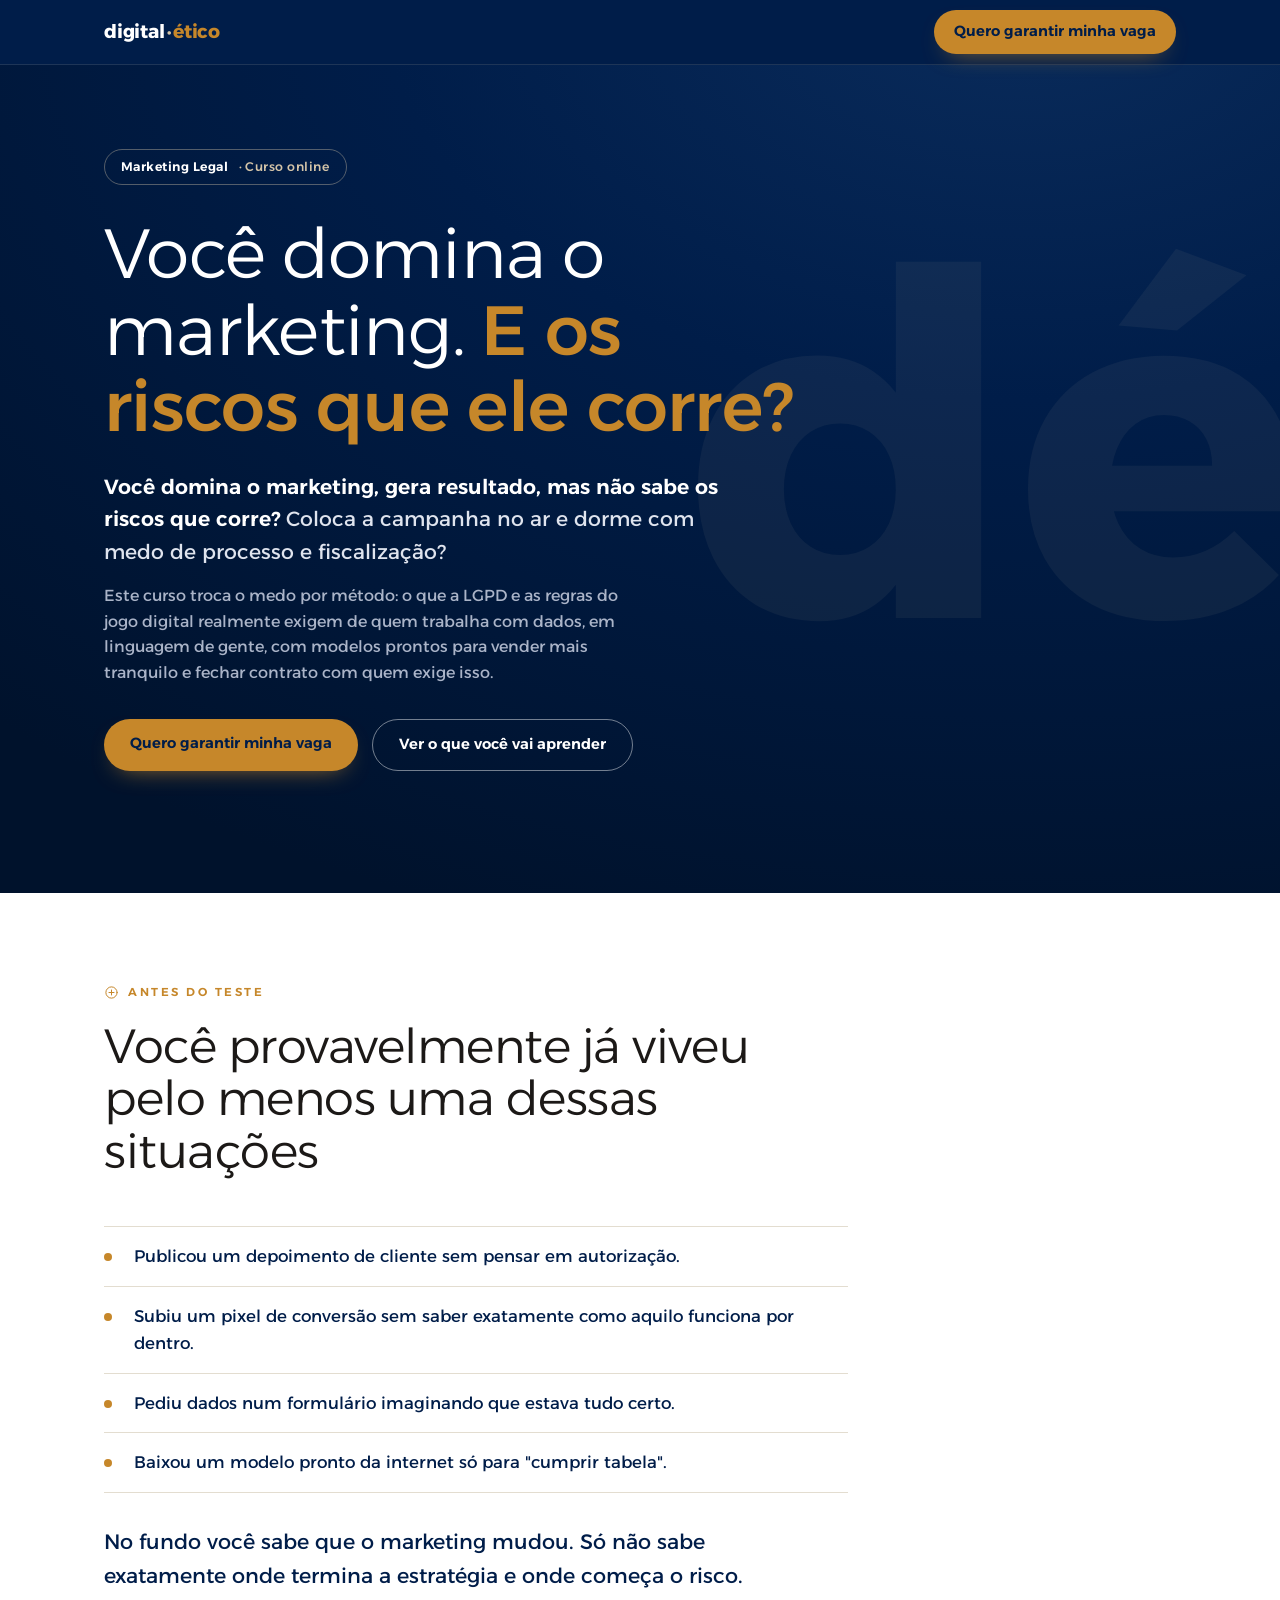
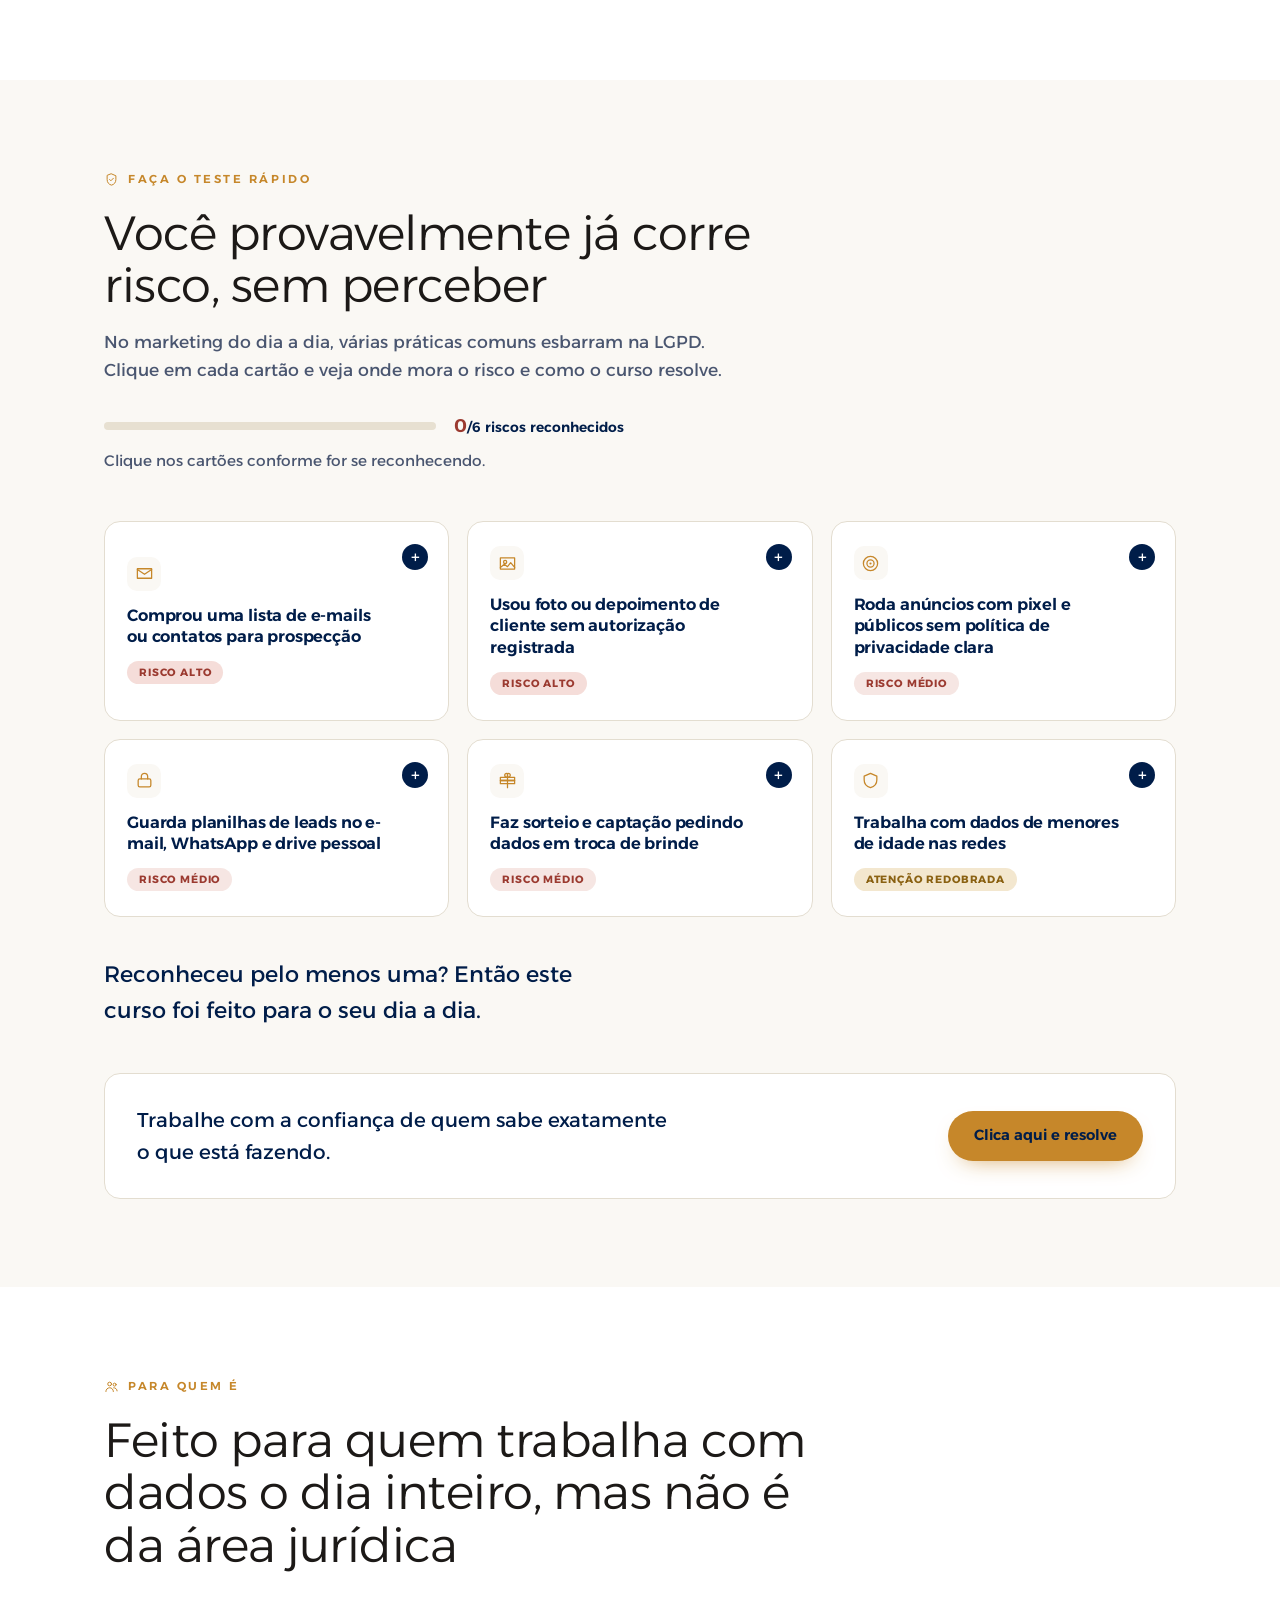
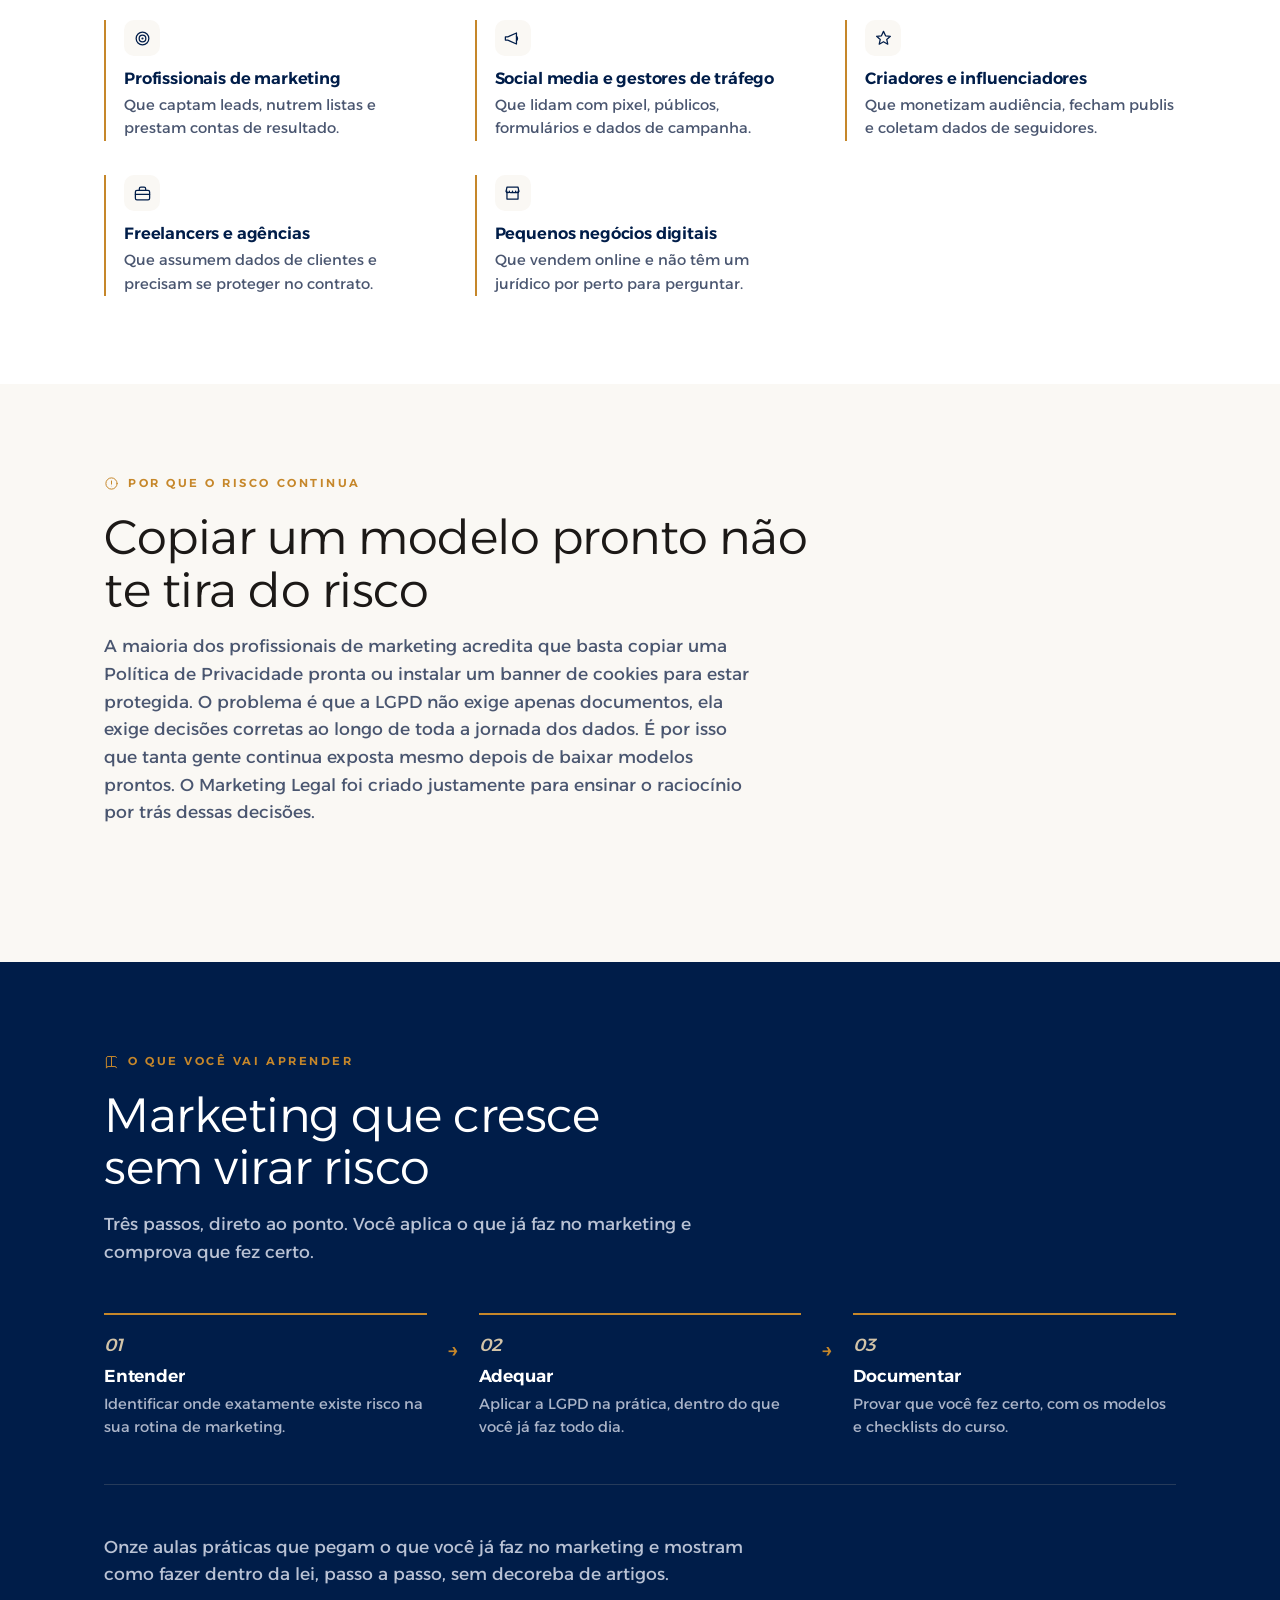
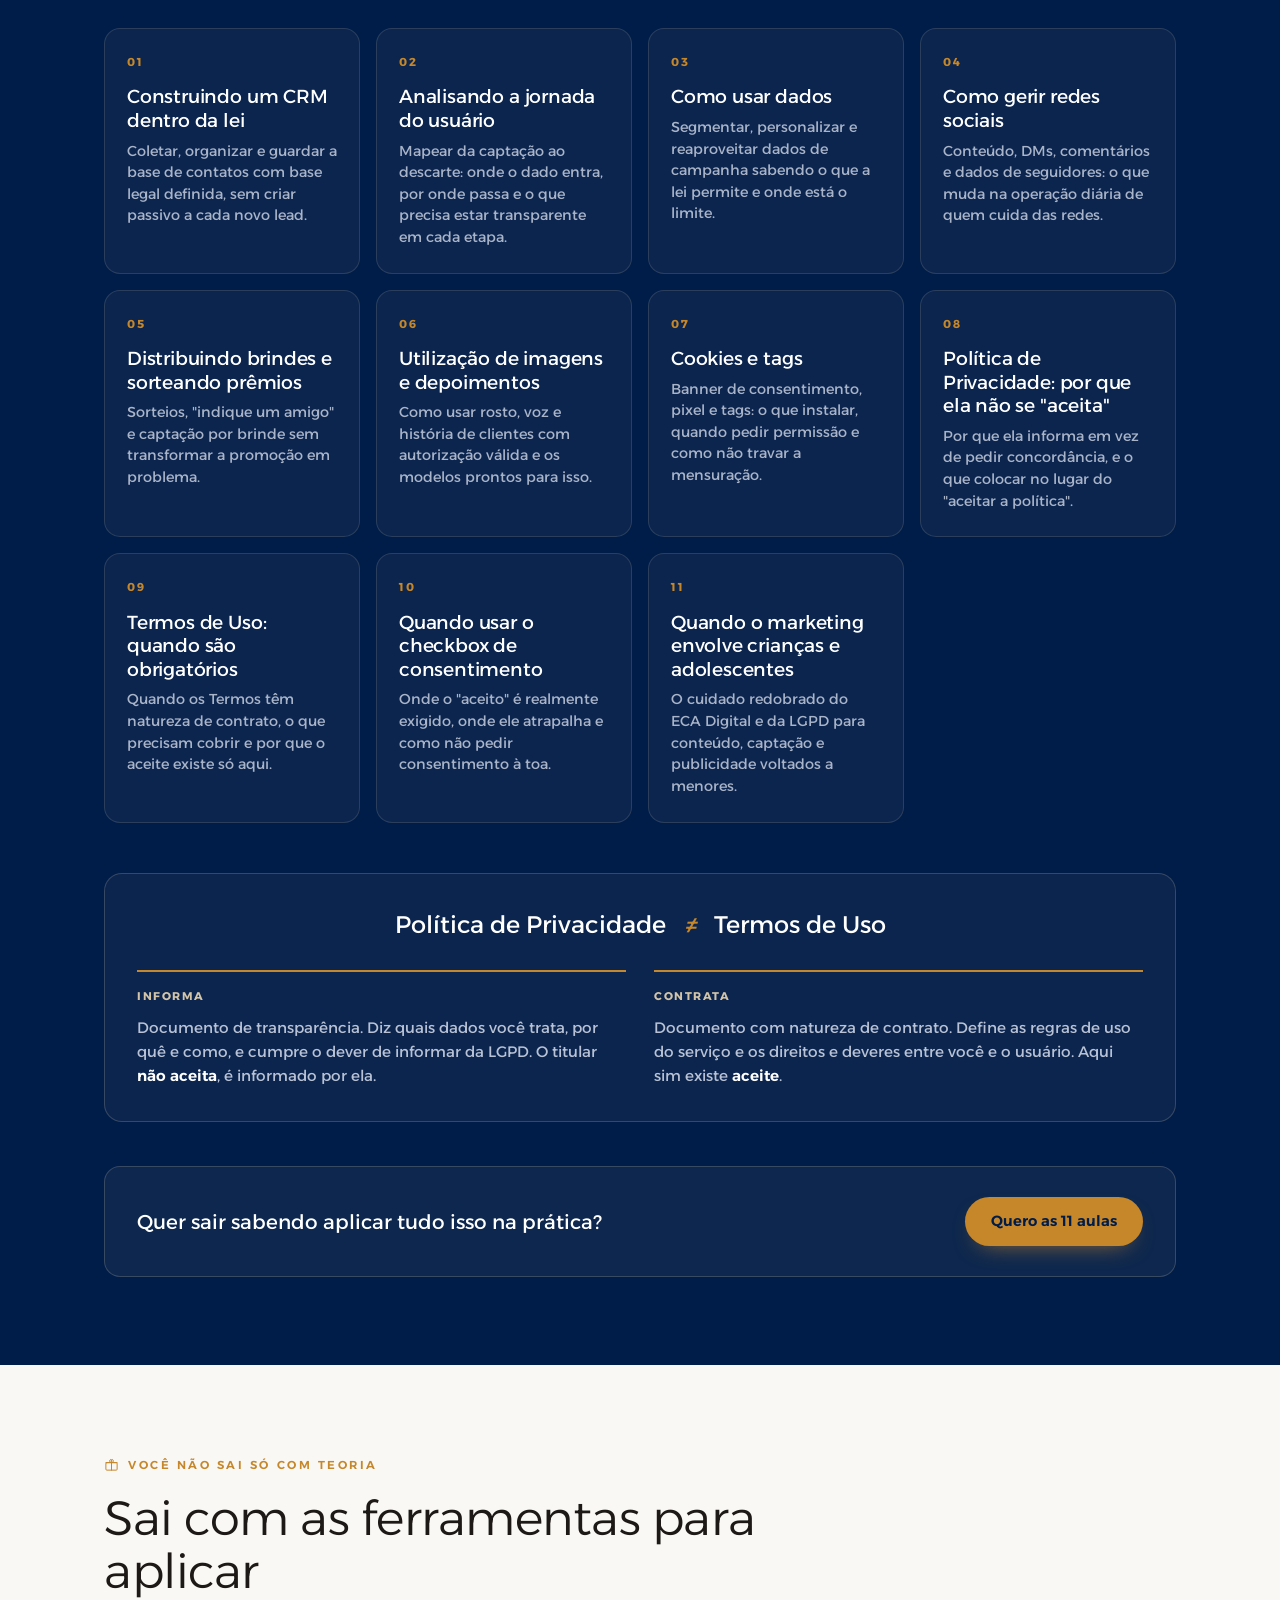
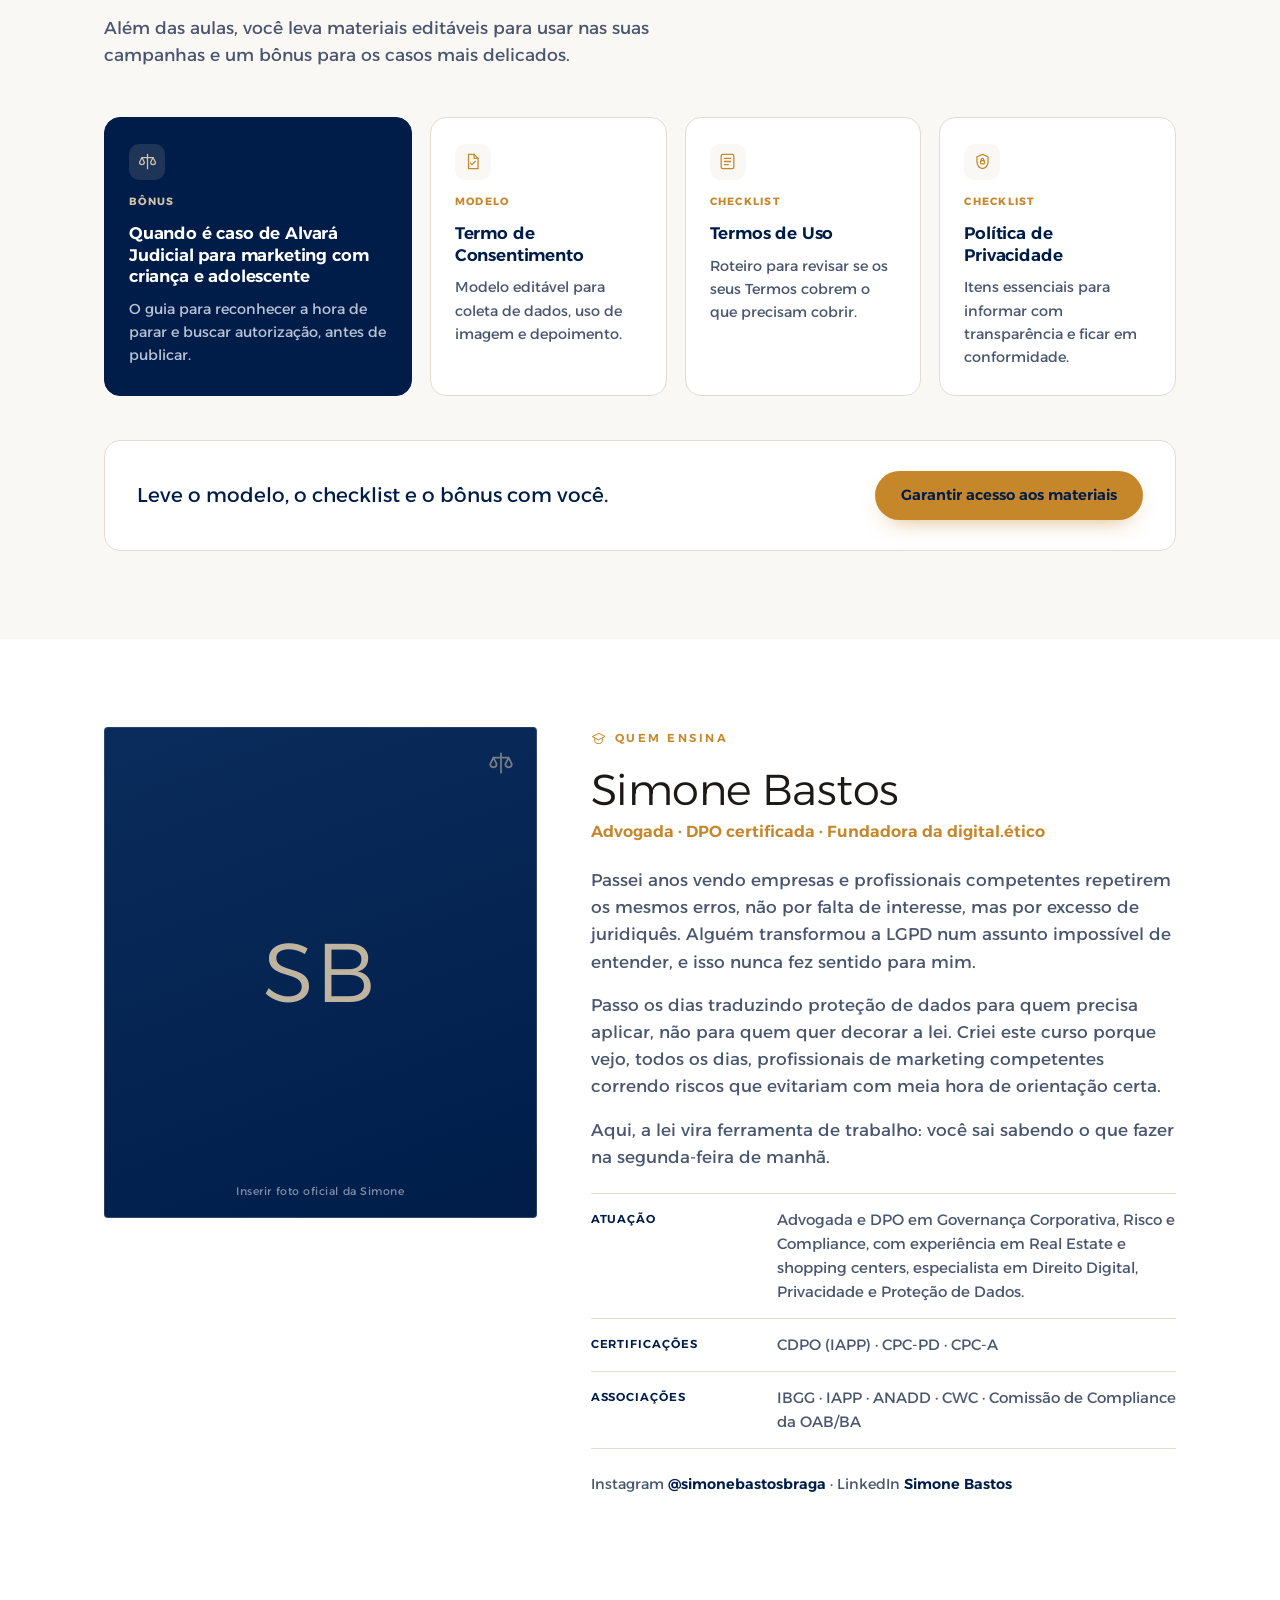
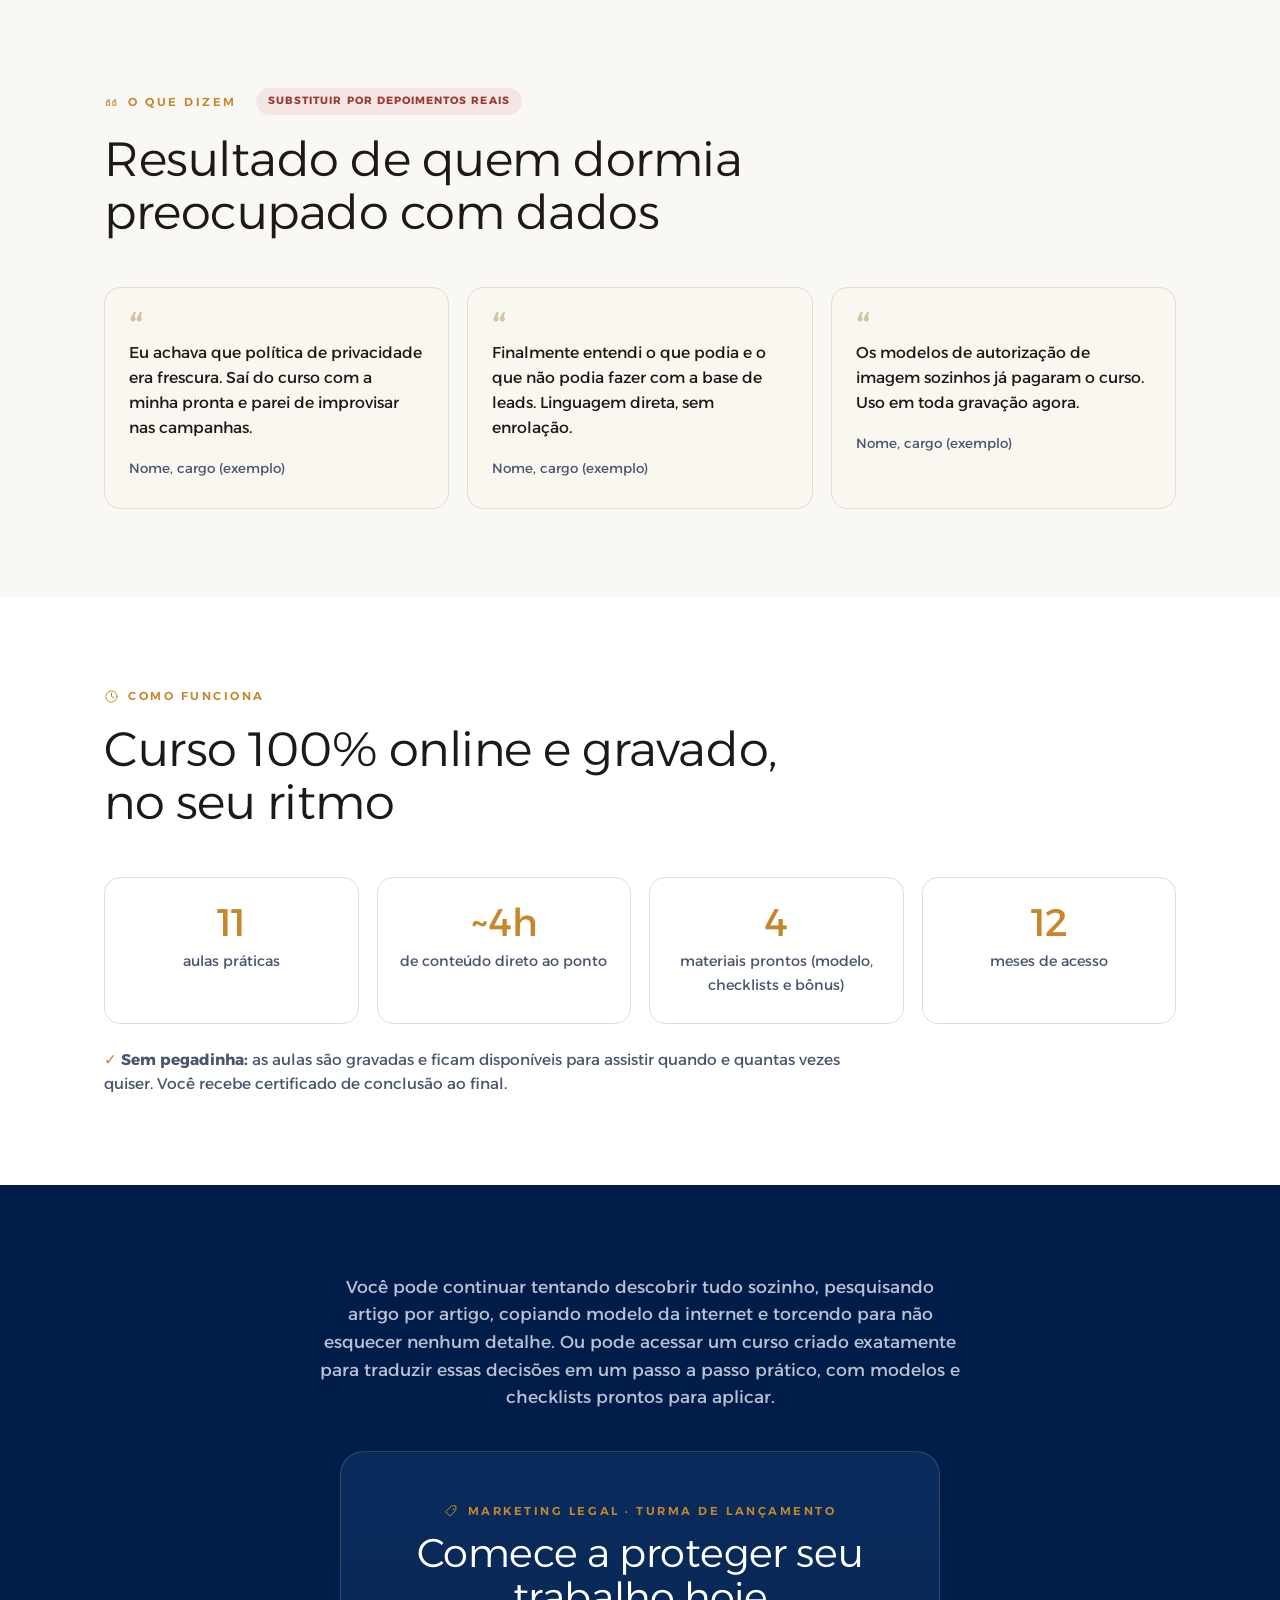
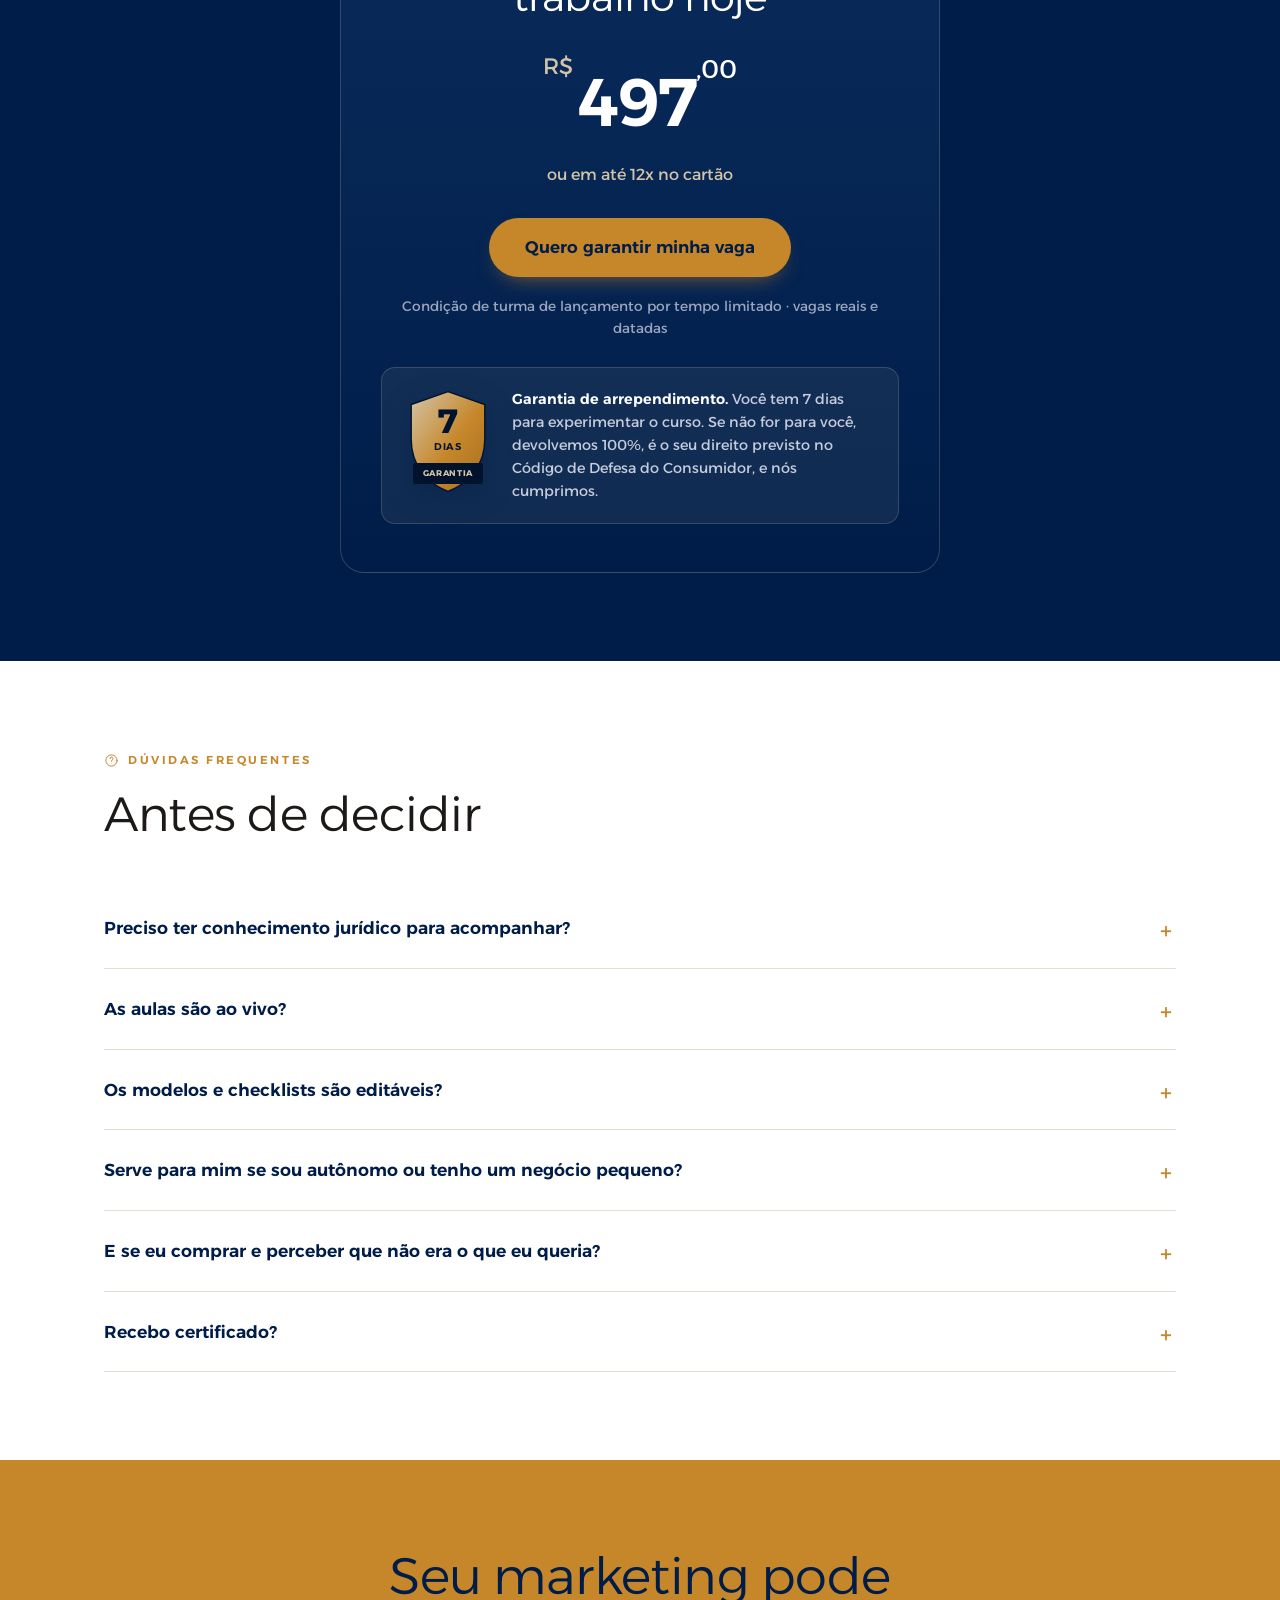
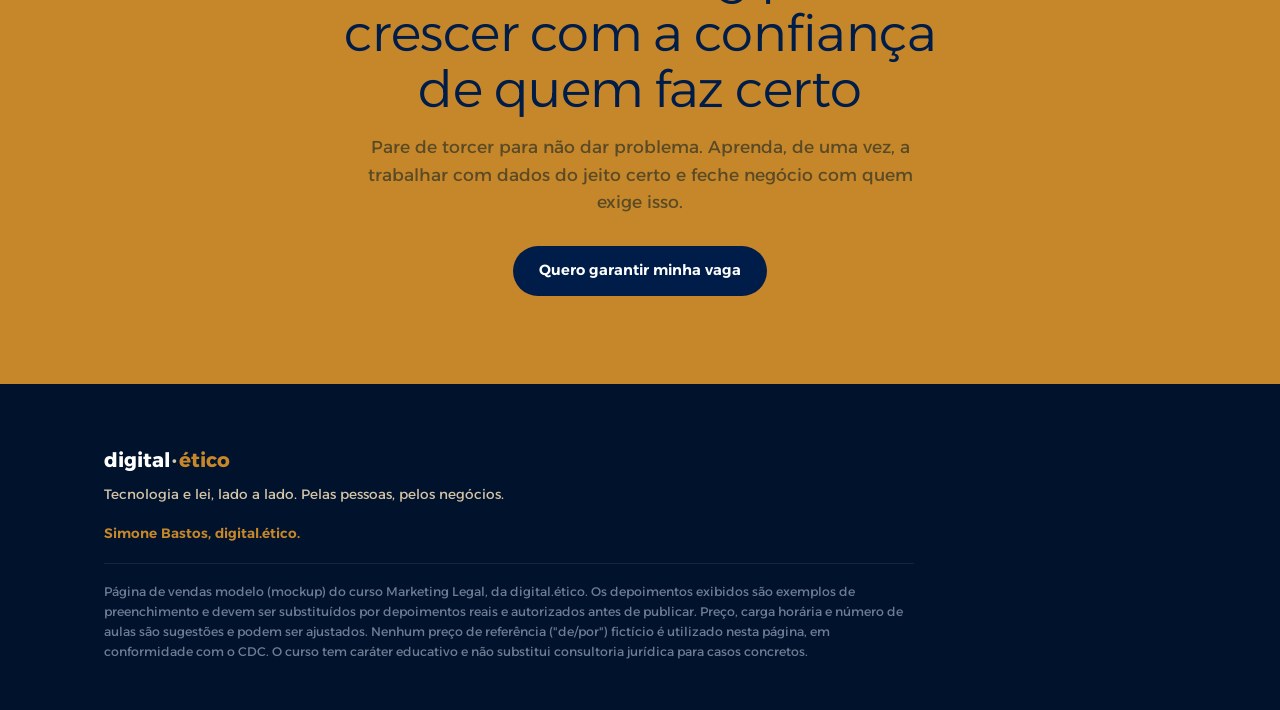
==== marketing-legal/index.html @ 9e47176b "Atualiza LP Marketing Legal para a v9 - Remove descrição de consequência inconsistente dos cards de " ====
<!DOCTYPE html>
<html lang="pt-BR">
<head>
<meta charset="UTF-8">
<meta name="viewport" content="width=device-width, initial-scale=1.0">
<title>Marketing Legal · Curso da digital.ético</title>
<meta name="description" content="Curso online de Marketing Legal para quem trabalha com dados no marketing e não é da área jurídica. LGPD em linguagem direta, com modelos e checklists prontos para usar.">
<meta property="og:type" content="website">
<meta property="og:locale" content="pt_BR">
<meta property="og:title" content="Marketing Legal · Curso da digital.ético">
<meta property="og:description" content="Curso online de Marketing Legal para quem trabalha com dados no marketing e não é da área jurídica. LGPD em linguagem direta, com modelos e checklists prontos para usar.">

<link rel="preconnect" href="https://fonts.googleapis.com">
<link rel="preconnect" href="https://fonts.gstatic.com" crossorigin>
<link href="https://fonts.googleapis.com/css2?family=Alexandria:wght@300;400;500;600;700&display=swap" rel="stylesheet">
<link rel="stylesheet" href="css/style.css">
</head>
<body>

<!-- HEADER -->
<header>
  <div class="wrap nav">
    <span class="logo">digital<span class="dot">·</span><span class="d">ético</span></span>
    <a href="#oferta" class="btn btn-gold">Quero garantir minha vaga</a>
  </div>
</header>

<!-- HERO -->
<section class="hero">
  <span class="para-mark" aria-hidden="true">dé</span>
  <div class="wrap">
    <span class="tag-pill"><b>Marketing Legal</b> · Curso online</span>
    <h1>Você domina o marketing. <span class="accent">E os <br>riscos que ele corre?</span></h1>
    <p class="hook"><b>Você domina o marketing, gera resultado, mas não sabe os riscos que corre?</b> Coloca a campanha no ar e dorme com medo de processo e fiscalização?</p>
    <p class="hero-sub">Este curso troca o medo por método: o que a LGPD e as regras do jogo digital realmente exigem de quem trabalha com dados, em linguagem de gente, com modelos prontos para vender mais tranquilo e fechar contrato com quem exige isso.</p>
    <div class="cta-row">
      <a href="#oferta" class="btn btn-gold">Quero garantir minha vaga</a>
      <a href="#aprender" class="btn btn-ghost">Ver o que você vai aprender</a>
    </div>
  </div>
</section>

<!-- ATIVAÇÃO -->
<section class="sec white">
  <div class="wrap">
    <div class="sec-head reveal">
      <span class="eyebrow"><svg viewBox="0 0 24 24" fill="none" stroke-width="1.6" stroke-linecap="round" stroke-linejoin="round"><circle cx="12" cy="12" r="9"/><path d="M8 12h8M12 8v8"/></svg>Antes do teste</span>
      <h2>Você provavelmente já viveu pelo menos uma dessas situações</h2>
    </div>
    <ul class="activation-list reveal">
      <li>Publicou um depoimento de cliente sem pensar em autorização.</li>
      <li>Subiu um pixel de conversão sem saber exatamente como aquilo funciona por dentro.</li>
      <li>Pediu dados num formulário imaginando que estava tudo certo.</li>
      <li>Baixou um modelo pronto da internet só para "cumprir tabela".</li>
    </ul>
    <p class="activation-turn reveal">No fundo você sabe que o marketing mudou. Só não sabe exatamente onde termina a estratégia e onde começa o risco.</p>
  </div>
</section>

<!-- RISCO -->
<section class="sec cream">
  <div class="wrap">
    <div class="sec-head reveal">
      <span class="eyebrow"><svg viewBox="0 0 24 24" fill="none" stroke-width="1.6" stroke-linecap="round" stroke-linejoin="round"><path d="M12 3l7 3v6c0 5-3 8-7 9-4-1-7-4-7-9V6z"/><path d="M9 12l2 2 4-4"/></svg>Faça o teste rápido</span>
      <h2>Você provavelmente já corre risco, sem perceber</h2>
      <p class="lead">No marketing do dia a dia, várias práticas comuns esbarram na LGPD. Clique em cada cartão e veja onde mora o risco e como o curso resolve.</p>
      <div class="risk-meter" aria-live="polite">
        <div class="rm-track"><div class="rm-fill" id="riskFill"></div></div>
        <div class="rm-text"><b id="riskCount">0</b>/6 riscos reconhecidos</div>
      </div>
      <p class="risk-msg" id="riskMsg">Clique nos cartões conforme for se reconhecendo.</p>
    </div>
    <div class="risk-grid reveal">
      <button class="risk-card" aria-expanded="false" aria-controls="risk-resolve-1">
        <span class="risk-icon" aria-hidden="true"><svg viewBox="0 0 24 24" fill="none" stroke-width="1.6" stroke-linecap="round" stroke-linejoin="round"><path d="M3 6h18v12H3z"/><path d="M3 7l9 6 9-6"/></svg></span>
        <span class="plus" aria-hidden="true">+</span>
        <h3>Comprou uma lista de e-mails ou contatos para prospecção</h3>
        <span class="pill alto">Risco alto</span>
        <div class="resolve" id="risk-resolve-1"><div class="rlabel">Como o curso resolve</div><p>Qual base legal sustenta a prospecção e como construir lista própria, com consentimento, sem herdar passivo.</p></div>
      </button>
      <button class="risk-card" aria-expanded="false" aria-controls="risk-resolve-2">
        <span class="risk-icon" aria-hidden="true"><svg viewBox="0 0 24 24" fill="none" stroke-width="1.6" stroke-linecap="round" stroke-linejoin="round"><path d="M3 5h18v14H3z"/><circle cx="9" cy="10" r="2"/><path d="M3 17l5-4 4 3 4-5 5 6"/></svg></span>
        <span class="plus" aria-hidden="true">+</span>
        <h3>Usou foto ou depoimento de cliente sem autorização registrada</h3>
        <span class="pill alto">Risco alto</span>
        <div class="resolve" id="risk-resolve-2"><div class="rlabel">Como o curso resolve</div><p>Modelo de Termo de Consentimento para imagem e depoimento, pronto para coletar antes de publicar.</p></div>
      </button>
      <button class="risk-card" aria-expanded="false" aria-controls="risk-resolve-3">
        <span class="risk-icon" aria-hidden="true"><svg viewBox="0 0 24 24" fill="none" stroke-width="1.6" stroke-linecap="round" stroke-linejoin="round"><circle cx="12" cy="12" r="9"/><circle cx="12" cy="12" r="4.5"/><circle cx="12" cy="12" r=".6" fill="currentColor"/></svg></span>
        <span class="plus" aria-hidden="true">+</span>
        <h3>Roda anúncios com pixel e públicos sem política de privacidade clara</h3>
        <span class="pill">Risco médio</span>
        <div class="resolve" id="risk-resolve-3"><div class="rlabel">Como o curso resolve</div><p>O que precisa estar visível na sua página e como configurar pixel e tags respeitando o consentimento.</p></div>
      </button>
      <button class="risk-card" aria-expanded="false" aria-controls="risk-resolve-4">
        <span class="risk-icon" aria-hidden="true"><svg viewBox="0 0 24 24" fill="none" stroke-width="1.6" stroke-linecap="round" stroke-linejoin="round"><rect x="4" y="10" width="16" height="10" rx="2"/><path d="M8 10V7a4 4 0 0 1 8 0v3"/></svg></span>
        <span class="plus" aria-hidden="true">+</span>
        <h3>Guarda planilhas de leads no e-mail, WhatsApp e drive pessoal</h3>
        <span class="pill">Risco médio</span>
        <div class="resolve" id="risk-resolve-4"><div class="rlabel">Como o curso resolve</div><p>Como centralizar e guardar a base com a segurança mínima que a lei exige e parar de espalhar dados.</p></div>
      </button>
      <button class="risk-card" aria-expanded="false" aria-controls="risk-resolve-5">
        <span class="risk-icon" aria-hidden="true"><svg viewBox="0 0 24 24" fill="none" stroke-width="1.6" stroke-linecap="round" stroke-linejoin="round"><path d="M12 8v13"/><path d="M3 12h18v4H3z"/><path d="M3 8h18v4H3z"/><path d="M12 8c-2 0-3.5-1-3.5-2.5S9.5 3 11 3s1 2 1 5"/><path d="M12 8c2 0 3.5-1 3.5-2.5S14.5 3 13 3s-1 2-1 5"/></svg></span>
        <span class="plus" aria-hidden="true">+</span>
        <h3>Faz sorteio e captação pedindo dados em troca de brinde</h3>
        <span class="pill">Risco médio</span>
        <div class="resolve" id="risk-resolve-5"><div class="rlabel">Como o curso resolve</div><p>Como captar dados em promoções, sorteios e "indique um amigo" sem transformar a ação em problema.</p></div>
      </button>
      <button class="risk-card" aria-expanded="false" aria-controls="risk-resolve-6">
        <span class="risk-icon" aria-hidden="true"><svg viewBox="0 0 24 24" fill="none" stroke-width="1.6" stroke-linecap="round" stroke-linejoin="round"><path d="M12 3l8 3.5v5c0 4.6-3.2 8.3-8 9.5-4.8-1.2-8-4.9-8-9.5v-5z"/></svg></span>
        <span class="plus" aria-hidden="true">+</span>
        <h3>Trabalha com dados de menores de idade nas redes</h3>
        <span class="pill atencao">Atenção redobrada</span>
        <div class="resolve" id="risk-resolve-6"><div class="rlabel">Como o curso resolve</div><p>O cuidado redobrado do ECA Digital e da LGPD, e quando o caso pede alvará judicial.</p></div>
      </button>
    </div>
    <p class="risk-foot reveal">Reconheceu pelo menos uma? Então este curso foi feito para o seu dia a dia.</p>

    <!-- CTA extra #1 — falando direto com quem acabou de se reconhecer no teste -->
    <div class="cta-inline reveal">
      <p>Trabalhe com a confiança de quem sabe exatamente o que está fazendo.</p>
      <a href="#oferta" class="btn btn-gold">Clica aqui e resolve</a>
    </div>
  </div>
</section>

<!-- PARA QUEM -->
<section class="sec white">
  <div class="wrap">
    <div class="sec-head reveal">
      <span class="eyebrow"><svg viewBox="0 0 24 24" fill="none" stroke-width="1.6" stroke-linecap="round" stroke-linejoin="round"><circle cx="9" cy="8" r="3"/><path d="M3 20c0-3.3 2.7-6 6-6s6 2.7 6 6"/><circle cx="17" cy="9" r="2.4"/><path d="M15.5 14a5 5 0 0 1 5.5 5"/></svg>Para quem é</span>
      <h2>Feito para quem trabalha com dados o dia inteiro, mas não é da área jurídica</h2>
    </div>
    <div class="who-grid reveal">
      <div class="who-item">
        <span class="who-icon" aria-hidden="true"><svg viewBox="0 0 24 24" fill="none" stroke-width="1.6" stroke-linecap="round" stroke-linejoin="round"><circle cx="12" cy="12" r="8"/><circle cx="12" cy="12" r="4.2"/><circle cx="12" cy="12" r=".6" fill="currentColor"/></svg></span>
        <h3>Profissionais de marketing</h3><p>Que captam leads, nutrem listas e prestam contas de resultado.</p>
      </div>
      <div class="who-item">
        <span class="who-icon" aria-hidden="true"><svg viewBox="0 0 24 24" fill="none" stroke-width="1.6" stroke-linecap="round" stroke-linejoin="round"><path d="M3 10v4h3l11 5V5L6 10H3z"/><path d="M17 9a4 4 0 0 1 0 6"/></svg></span>
        <h3>Social media e gestores de tráfego</h3><p>Que lidam com pixel, públicos, formulários e dados de campanha.</p>
      </div>
      <div class="who-item">
        <span class="who-icon" aria-hidden="true"><svg viewBox="0 0 24 24" fill="none" stroke-width="1.6" stroke-linecap="round" stroke-linejoin="round"><path d="M12 3l2.6 5.6 6.1.6-4.6 4 1.3 6-5.4-3.1-5.4 3.1 1.3-6-4.6-4 6.1-.6z"/></svg></span>
        <h3>Criadores e influenciadores</h3><p>Que monetizam audiência, fecham publis e coletam dados de seguidores.</p>
      </div>
      <div class="who-item">
        <span class="who-icon" aria-hidden="true"><svg viewBox="0 0 24 24" fill="none" stroke-width="1.6" stroke-linecap="round" stroke-linejoin="round"><rect x="3" y="8" width="18" height="12" rx="2"/><path d="M8 8V6a2 2 0 0 1 2-2h4a2 2 0 0 1 2 2v2"/><path d="M3 13h18"/></svg></span>
        <h3>Freelancers e agências</h3><p>Que assumem dados de clientes e precisam se proteger no contrato.</p>
      </div>
      <div class="who-item">
        <span class="who-icon" aria-hidden="true"><svg viewBox="0 0 24 24" fill="none" stroke-width="1.6" stroke-linecap="round" stroke-linejoin="round"><path d="M4 9l1-5h14l1 5"/><path d="M4 9a2 2 0 0 0 4 0 2 2 0 0 0 4 0 2 2 0 0 0 4 0 2 2 0 0 0 4 0"/><path d="M5 9v10h14V9"/></svg></span>
        <h3>Pequenos negócios digitais</h3><p>Que vendem online e não têm um jurídico por perto para perguntar.</p>
      </div>
    </div>
  </div>
</section>

<!-- PROVA LÓGICA -->
<section class="sec cream">
  <div class="wrap">
    <div class="sec-head reveal">
      <span class="eyebrow"><svg viewBox="0 0 24 24" fill="none" stroke-width="1.6" stroke-linecap="round" stroke-linejoin="round"><circle cx="12" cy="12" r="9"/><path d="M12 8v5"/><circle cx="12" cy="16" r=".6" fill="currentColor" stroke="none"/></svg>Por que o risco continua</span>
      <h2>Copiar um modelo pronto não te tira do risco</h2>
      <p class="lead">A maioria dos profissionais de marketing acredita que basta copiar uma Política de Privacidade pronta ou instalar um banner de cookies para estar protegida. O problema é que a LGPD não exige apenas documentos, ela exige decisões corretas ao longo de toda a jornada dos dados. É por isso que tanta gente continua exposta mesmo depois de baixar modelos prontos. O Marketing Legal foi criado justamente para ensinar o raciocínio por trás dessas decisões.</p>
    </div>
  </div>
</section>

<!-- SYLLABUS -->
<!-- Módulos e quantidade de aulas ainda em validação pela cliente — manter flexível. -->
<section class="sec dark" id="aprender">
  <div class="wrap">
    <div class="sec-head reveal">
      <span class="eyebrow"><svg viewBox="0 0 24 24" fill="none" stroke-width="1.6" stroke-linecap="round" stroke-linejoin="round"><path d="M4 5.5A2.5 2.5 0 0 1 6.5 4H12v16H6.5A2.5 2.5 0 0 0 4 22z"/><path d="M20 5.5A2.5 2.5 0 0 0 17.5 4H12v16h5.5a2.5 2.5 0 0 1 2.5 2"/></svg>O que você vai aprender</span>
      <h2>Marketing que cresce <br> sem virar risco</h2>
      <p class="lead">Três passos, direto ao ponto. Você aplica o que já faz no marketing e comprova que fez certo.</p>
    </div>
    <div class="pillars reveal">
      <div class="pillar">
        <div class="pillar-num">01</div>
        <h3>Entender</h3>
        <p>Identificar onde exatamente existe risco na sua rotina de marketing.</p>
      </div>
      <div class="pillar-arrow" aria-hidden="true">→</div>
      <div class="pillar">
        <div class="pillar-num">02</div>
        <h3>Adequar</h3>
        <p>Aplicar a LGPD na prática, dentro do que você já faz todo dia.</p>
      </div>
      <div class="pillar-arrow" aria-hidden="true">→</div>
      <div class="pillar">
        <div class="pillar-num">03</div>
        <h3>Documentar</h3>
        <p>Provar que você fez certo, com os modelos e checklists do curso.</p>
      </div>
    </div>
    <p class="lead pillars-lead reveal">Onze aulas práticas que pegam o que você já faz no marketing e mostram como fazer dentro da lei, passo a passo, sem decoreba de artigos.</p>
    <div class="syl-grid reveal">
      <div class="syl-item"><div class="syl-num">01</div><h3>Construindo um CRM dentro da lei</h3><p>Coletar, organizar e guardar a base de contatos com base legal definida, sem criar passivo a cada novo lead.</p></div>
      <div class="syl-item"><div class="syl-num">02</div><h3>Analisando a jornada do usuário</h3><p>Mapear da captação ao descarte: onde o dado entra, por onde passa e o que precisa estar transparente em cada etapa.</p></div>
      <div class="syl-item"><div class="syl-num">03</div><h3>Como usar dados</h3><p>Segmentar, personalizar e reaproveitar dados de campanha sabendo o que a lei permite e onde está o limite.</p></div>
      <div class="syl-item"><div class="syl-num">04</div><h3>Como gerir redes sociais</h3><p>Conteúdo, DMs, comentários e dados de seguidores: o que muda na operação diária de quem cuida das redes.</p></div>
      <div class="syl-item"><div class="syl-num">05</div><h3>Distribuindo brindes e sorteando prêmios</h3><p>Sorteios, "indique um amigo" e captação por brinde sem transformar a promoção em problema.</p></div>
      <div class="syl-item"><div class="syl-num">06</div><h3>Utilização de imagens e depoimentos</h3><p>Como usar rosto, voz e história de clientes com autorização válida e os modelos prontos para isso.</p></div>
      <div class="syl-item"><div class="syl-num">07</div><h3>Cookies e tags</h3><p>Banner de consentimento, pixel e tags: o que instalar, quando pedir permissão e como não travar a mensuração.</p></div>
      <div class="syl-item"><div class="syl-num">08</div><h3>Política de Privacidade: por que ela não se "aceita"</h3><p>Por que ela informa em vez de pedir concordância, e o que colocar no lugar do "aceitar a política".</p></div>
      <div class="syl-item"><div class="syl-num">09</div><h3>Termos de Uso: quando são obrigatórios</h3><p>Quando os Termos têm natureza de contrato, o que precisam cobrir e por que o aceite existe só aqui.</p></div>
      <div class="syl-item"><div class="syl-num">10</div><h3>Quando usar o checkbox de consentimento</h3><p>Onde o "aceito" é realmente exigido, onde ele atrapalha e como não pedir consentimento à toa.</p></div>
      <div class="syl-item"><div class="syl-num">11</div><h3>Quando o marketing envolve crianças e adolescentes</h3><p>O cuidado redobrado do ECA Digital e da LGPD para conteúdo, captação e publicidade voltados a menores.</p></div>
    </div>
    <div class="compare reveal">
      <div class="compare-head"><span>Política de Privacidade</span><span class="neq">≠</span><span>Termos de Uso</span></div>
      <div class="compare-cols">
        <div class="ccol">
          <div class="ctag">Informa</div>
          <p>Documento de transparência. Diz quais dados você trata, por quê e como, e cumpre o dever de informar da LGPD. O titular <b>não aceita</b>, é informado por ela.</p>
        </div>
        <div class="ccol">
          <div class="ctag">Contrata</div>
          <p>Documento com natureza de contrato. Define as regras de uso do serviço e os direitos e deveres entre você e o usuário. Aqui sim existe <b>aceite</b>.</p>
        </div>
      </div>
    </div>

    <!-- CTA extra #2 — falando com o objetivo desta seção (conteúdo/ementa) -->
    <div class="cta-inline dark reveal">
      <p>Quer sair sabendo aplicar tudo isso na prática?</p>
      <a href="#oferta" class="btn btn-gold">Quero as 11 aulas</a>
    </div>
  </div>
</section>

<!-- BÔNUS + MODELOS -->
<section class="sec cream">
  <div class="wrap">
    <div class="sec-head reveal">
      <span class="eyebrow"><svg viewBox="0 0 24 24" fill="none" stroke-width="1.6" stroke-linecap="round" stroke-linejoin="round"><rect x="3" y="9" width="18" height="12" rx="1.5"/><path d="M3 9h18M12 9v12"/><path d="M12 9c-1.8 0-3-1.2-3-2.6C9 4.8 10 4 11 4c1.2 0 1.8 2 1 5zM12 9c1.8 0 3-1.2 3-2.6C15 4.8 14 4 13 4c-1.2 0-1.8 2-1 5z"/></svg>Você não sai só com teoria</span>
      <h2>Sai com as ferramentas para aplicar</h2>
      <p class="lead">Além das aulas, você leva materiais editáveis para usar nas suas campanhas e um bônus para os casos mais delicados.</p>
    </div>
    <div class="deliver-grid reveal">
      <div class="dcard bonus">
        <span class="dcard-icon" aria-hidden="true"><svg viewBox="0 0 24 24" fill="none" stroke-width="1.6" stroke-linecap="round" stroke-linejoin="round"><path d="M12 3v18"/><path d="M5 7h6M13 7h6"/><path d="M5 7l-3 6a3 3 0 0 0 6 0z"/><path d="M19 7l-3 6a3 3 0 0 0 6 0z"/></svg></span>
        <div class="kind">Bônus</div>
        <h3>Quando é caso de Alvará Judicial para marketing com criança e adolescente</h3>
        <p>O guia para reconhecer a hora de parar e buscar autorização, antes de publicar.</p>
      </div>
      <div class="dcard">
        <span class="dcard-icon" aria-hidden="true"><svg viewBox="0 0 24 24" fill="none" stroke-width="1.6" stroke-linecap="round" stroke-linejoin="round"><path d="M7 3h7l5 5v13H7z"/><path d="M14 3v5h5"/><path d="M9.5 14l2 2 4-4"/></svg></span>
        <div class="kind">Modelo</div>
        <h3>Termo de Consentimento</h3>
        <p>Modelo editável para coleta de dados, uso de imagem e depoimento.</p>
      </div>
      <div class="dcard">
        <span class="dcard-icon" aria-hidden="true"><svg viewBox="0 0 24 24" fill="none" stroke-width="1.6" stroke-linecap="round" stroke-linejoin="round"><rect x="4" y="3" width="16" height="18" rx="2"/><path d="M8 8h8M8 12h8M8 16h5"/></svg></span>
        <div class="kind">Checklist</div>
        <h3>Termos de Uso</h3>
        <p>Roteiro para revisar se os seus Termos cobrem o que precisam cobrir.</p>
      </div>
      <div class="dcard">
        <span class="dcard-icon" aria-hidden="true"><svg viewBox="0 0 24 24" fill="none" stroke-width="1.6" stroke-linecap="round" stroke-linejoin="round"><path d="M12 3l7 3v6c0 5-3 8-7 9-4-1-7-4-7-9V6z"/><rect x="9.5" y="11" width="5" height="4" rx="1"/><path d="M10.5 11V9.5a1.5 1.5 0 0 1 3 0V11"/></svg></span>
        <div class="kind">Checklist</div>
        <h3>Política de Privacidade</h3>
        <p>Itens essenciais para informar com transparência e ficar em conformidade.</p>
      </div>
    </div>

    <!-- CTA extra #3 — falando com o objetivo desta seção (entregáveis/bônus) -->
    <div class="cta-inline reveal">
      <p>Leve o modelo, o checklist e o bônus com você.</p>
      <a href="#oferta" class="btn btn-gold">Garantir acesso aos materiais</a>
    </div>
  </div>
</section>

<!-- QUEM ENSINA -->
<section class="sec white">
  <div class="wrap teach reveal">
    <div class="photo">
      <span class="mono-icon" aria-hidden="true"><svg viewBox="0 0 24 24" fill="none" stroke-width="1.6" stroke-linecap="round" stroke-linejoin="round"><path d="M12 3v18"/><path d="M5 7h6M13 7h6"/><path d="M5 7l-3 6a3 3 0 0 0 6 0z"/><path d="M19 7l-3 6a3 3 0 0 0 6 0z"/></svg></span>
      <span class="mono">SB</span>
      <span class="mono-note">Inserir foto oficial da Simone</span>
    </div>
    <div>
      <span class="eyebrow"><svg viewBox="0 0 24 24" fill="none" stroke-width="1.6" stroke-linecap="round" stroke-linejoin="round"><path d="M12 4L2 9l10 5 10-5z"/><path d="M6 11.5V17c0 1.3 2.7 3 6 3s6-1.7 6-3v-5.5"/></svg>Quem ensina</span>
      <h2>Simone Bastos</h2>
      <div class="role">Advogada · DPO certificada · Fundadora da digital.ético</div>
      <p>Passei anos vendo empresas e profissionais competentes repetirem os mesmos erros, não por falta de interesse, mas por excesso de juridiquês. Alguém transformou a LGPD num assunto impossível de entender, e isso nunca fez sentido para mim.</p>
      <p>Passo os dias traduzindo proteção de dados para quem precisa aplicar, não para quem quer decorar a lei. Criei este curso porque vejo, todos os dias, profissionais de marketing competentes correndo riscos que evitariam com meia hora de orientação certa.</p>
      <p>Aqui, a lei vira ferramenta de trabalho: você sai sabendo o que fazer na segunda-feira de manhã.</p>
      <ul class="cv-list">
        <li><span class="k">Atuação</span><span class="v">Advogada e DPO em Governança Corporativa, Risco e Compliance, com experiência em Real Estate e shopping centers, especialista em Direito Digital, Privacidade e Proteção de Dados.</span></li>
        <li><span class="k">Certificações</span><span class="v">CDPO (IAPP) · CPC-PD · CPC-A</span></li>
        <li><span class="k">Associações</span><span class="v">IBGG · IAPP · ANADD · CWC · Comissão de Compliance da OAB/BA</span></li>
      </ul>
      <p class="socials">Instagram <b>@simonebastosbraga</b> · LinkedIn <b>Simone Bastos</b></p>
    </div>
  </div>
</section>

<!-- DEPOIMENTOS -->
<!-- Curso é novo — usar avaliações de treinamentos presenciais/corporativos já
     realizados, como a cliente sugeriu, e não depoimentos fabricados. -->
<section class="sec cream">
  <div class="wrap">
    <div class="sec-head reveal">
      <span class="eyebrow"><svg viewBox="0 0 24 24" fill="none" stroke-width="1.6" stroke-linecap="round" stroke-linejoin="round"><path d="M8 9c-2.2 0-4 1.8-4 4v5h5v-5H6c0-1.1.9-2 2-2z"/><path d="M18 9c-2.2 0-4 1.8-4 4v5h5v-5h-3c0-1.1.9-2 2-2z"/></svg>O que dizem <span class="badge-replace">substituir por depoimentos reais</span></span>
      <h2>Resultado de quem dormia preocupado com dados</h2>
    </div>
    <div class="quotes reveal">
      <div class="quote"><div class="mark">&ldquo;</div><p>Eu achava que política de privacidade era frescura. Saí do curso com a minha pronta e parei de improvisar nas campanhas.</p><div class="by">Nome, cargo (exemplo)</div></div>
      <div class="quote"><div class="mark">&ldquo;</div><p>Finalmente entendi o que podia e o que não podia fazer com a base de leads. Linguagem direta, sem enrolação.</p><div class="by">Nome, cargo (exemplo)</div></div>
      <div class="quote"><div class="mark">&ldquo;</div><p>Os modelos de autorização de imagem sozinhos já pagaram o curso. Uso em toda gravação agora.</p><div class="by">Nome, cargo (exemplo)</div></div>
    </div>
  </div>
</section>

<!-- COMO FUNCIONA -->
<section class="sec white">
  <div class="wrap">
    <div class="sec-head reveal">
      <span class="eyebrow"><svg viewBox="0 0 24 24" fill="none" stroke-width="1.6" stroke-linecap="round" stroke-linejoin="round"><circle cx="12" cy="12" r="9"/><path d="M12 7v5l4 2"/></svg>Como funciona</span>
      <h2>Curso 100% online e gravado, no seu ritmo</h2>
    </div>
    <div class="stats reveal">
      <div class="stat"><div class="big">11</div><div class="lbl">aulas práticas</div></div>
      <div class="stat"><div class="big">~4h</div><div class="lbl">de conteúdo direto ao ponto</div></div>
      <div class="stat"><div class="big">4</div><div class="lbl">materiais prontos (modelo, checklists e bônus)</div></div>
      <div class="stat"><div class="big">12</div><div class="lbl">meses de acesso</div></div>
    </div>
    <p class="nopeg reveal"><span class="ck">✓</span> <b>Sem pegadinha:</b> as aulas são gravadas e ficam disponíveis para assistir quando e quantas vezes quiser. Você recebe certificado de conclusão ao final.</p>
  </div>
</section>

<!-- OFERTA -->
<section class="sec dark" id="oferta">
  <div class="wrap">
    <div class="sec-head anchor reveal">
      <p class="lead">Você pode continuar tentando descobrir tudo sozinho, pesquisando artigo por artigo, copiando modelo da internet e torcendo para não esquecer nenhum detalhe. Ou pode acessar um curso criado exatamente para traduzir essas decisões em um passo a passo prático, com modelos e checklists prontos para aplicar.</p>
    </div>
    <div class="price-card reveal">
      <span class="eyebrow"><svg viewBox="0 0 24 24" fill="none" stroke-width="1.6" stroke-linecap="round" stroke-linejoin="round"><path d="M3 12l9-9h7v7l-9 9z"/><circle cx="15.5" cy="8.5" r="1.4" fill="currentColor" stroke="none"/></svg>Marketing Legal · Turma de lançamento</span>
      <h2>Comece a proteger seu trabalho hoje</h2>
      <div class="price"><span class="cur">R$</span><span class="num">497</span><span class="cents">,00</span></div>
      <div class="parcela">ou em até 12x no cartão</div>
      <a href="#" class="btn btn-gold">Quero garantir minha vaga</a>
      <p class="price-note">Condição de turma de lançamento por tempo limitado · vagas reais e datadas</p>
      <div class="guarantee">
        <div class="seal" aria-hidden="true">
          <svg class="seal-shield" viewBox="0 0 100 116" preserveAspectRatio="none">
            <defs>
              <linearGradient id="sealGrad" x1="0" y1="0" x2="1" y2="1">
                <stop offset="0%" style="stop-color:var(--color-brand-neutral)"/>
                <stop offset="55%" style="stop-color:var(--color-brand-accent)"/>
                <stop offset="100%" style="stop-color:var(--color-brand-accent-strong)"/>
              </linearGradient>
            </defs>
            <path d="M50 4 L90 18 L90 55 C90 85 72 104 50 112 C28 104 10 85 10 55 L10 18 Z" fill="url(#sealGrad)" stroke="var(--color-brand-primary-strong)" stroke-width="1.5"/>
          </svg>
          <div class="seal-content">
            <div class="seal-num">7</div>
            <div class="seal-lbl">DIAS</div>
            <div class="seal-ribbon">GARANTIA</div>
          </div>
        </div>
        <p><b>Garantia de arrependimento.</b> Você tem 7 dias para experimentar o curso. Se não for para você, devolvemos 100%, é o seu direito previsto no Código de Defesa do Consumidor, e nós cumprimos.</p>
      </div>
    </div>
  </div>
</section>

<!-- FAQ -->
<section class="sec white">
  <div class="wrap">
    <div class="sec-head reveal">
      <span class="eyebrow"><svg viewBox="0 0 24 24" fill="none" stroke-width="1.6" stroke-linecap="round" stroke-linejoin="round"><circle cx="12" cy="12" r="9"/><path d="M9.5 9a2.5 2.5 0 1 1 3.5 2.3c-.8.4-1 .9-1 1.7"/><circle cx="12" cy="17" r=".6" fill="currentColor" stroke="none"/></svg>Dúvidas frequentes</span>
      <h2>Antes de decidir</h2>
    </div>
    <div class="faq reveal">
      <details><summary>Preciso ter conhecimento jurídico para acompanhar?</summary><p>Não. O curso foi desenhado justamente para quem não é da área. Tudo é explicado em linguagem do dia a dia, com exemplos do mundo do marketing.</p></details>
      <details><summary>As aulas são ao vivo?</summary><p>Não. São gravadas e ficam disponíveis na plataforma para você assistir quando e quantas vezes quiser. Sem horário marcado, sem pressão.</p></details>
      <details><summary>Os modelos e checklists são editáveis?</summary><p>Sim. São materiais-base para você adaptar ao seu contexto. Eles aceleram seu trabalho, mas não substituem a orientação de um advogado para casos específicos.</p></details>
      <details><summary>Serve para mim se sou autônomo ou tenho um negócio pequeno?</summary><p>Sim. A LGPD vale para qualquer pessoa ou empresa que trate dados, independente do porte. O curso mostra o que fazer no seu contexto.</p></details>
      <details><summary>E se eu comprar e perceber que não era o que eu queria?</summary><p>Você tem 7 dias para pedir reembolso integral, conforme o direito de arrependimento do CDC. Sem burocracia.</p></details>
      <details><summary>Recebo certificado?</summary><p>Sim, você recebe um certificado de conclusão ao final do curso.</p></details>
    </div>
  </div>
</section>

<!-- CTA FINAL -->
<section class="sec final">
  <div class="wrap reveal">
    <h2>Seu marketing pode crescer com a confiança de quem faz certo</h2>
    <p>Pare de torcer para não dar problema. Aprenda, de uma vez, a trabalhar com dados do jeito certo e feche negócio com quem exige isso.</p>
    <a href="#oferta" class="btn btn-navy">Quero garantir minha vaga</a>
  </div>
</section>

<!-- CTA FIXO (teste — visível enquanto a seção de aulas está em tela) -->
<div class="sticky-cta" id="stickyCta" aria-hidden="true">
  <div class="wrap sticky-cta-inner">
    <span class="sticky-cta-text">Marketing Legal · 11 aulas práticas</span>
    <a href="#oferta" class="btn btn-gold">Quero garantir minha vaga</a>
  </div>
</div>

<!-- FOOTER -->
<footer>
  <div class="wrap">
    <div class="flogo">digital<span class="dot">·</span><span class="d">ético</span></div>
    <div class="tagline">Tecnologia e lei, lado a lado. Pelas pessoas, pelos negócios.</div>
    <div class="founder">Simone Bastos, digital.ético.</div>
    <p class="disc">Página de vendas modelo (mockup) do curso Marketing Legal, da digital.ético. Os depoimentos exibidos são exemplos de preenchimento e devem ser substituídos por depoimentos reais e autorizados antes de publicar. Preço, carga horária e número de aulas são sugestões e podem ser ajustados. Nenhum preço de referência ("de/por") fictício é utilizado nesta página, em conformidade com o CDC. O curso tem caráter educativo e não substitui consultoria jurídica para casos concretos.</p>
  </div>
</footer>

<script>
  // Cartões de risco: expandir/recolher no clique
  var riskMsgs = {
    0: 'Clique nos cartões conforme for se reconhecendo.',
    1: 'Já é um risco correndo solto no seu dia a dia.',
    2: 'Dois riscos reais, e nenhum deles é raro.',
    3: 'Metade dos casos mais comuns já é a sua rotina.',
    4: 'Quatro riscos reconhecidos. Isso não é mais coincidência.',
    5: 'Quase todos. Seu marketing precisa desse curso.',
    6: 'Os 6 riscos mais comuns, todos presentes no seu dia a dia.'
  };
  var riskScore = 0;
  var riskFill = document.getElementById('riskFill');
  var riskCount = document.getElementById('riskCount');
  var riskMsg = document.getElementById('riskMsg');
  document.querySelectorAll('.risk-card').forEach(function(card){
    card.addEventListener('click', function(){
      var open = card.getAttribute('aria-expanded') === 'true';
      card.setAttribute('aria-expanded', open ? 'false' : 'true');
      if(!card.classList.contains('done')){
        card.classList.add('done');
        riskScore++;
        if(riskFill) riskFill.style.width = (riskScore/6*100) + '%';
        if(riskCount) riskCount.textContent = riskScore;
        if(riskMsg) riskMsg.textContent = riskMsgs[riskScore];
      }
    });
  });

  // Reveal no scroll
  var prefersReduced = window.matchMedia('(prefers-reduced-motion: reduce)').matches;
  if(!prefersReduced && 'IntersectionObserver' in window){
    var io = new IntersectionObserver(function(entries){
      entries.forEach(function(e){
        if(e.isIntersecting){ e.target.classList.add('in'); io.unobserve(e.target); }
      });
    }, {threshold:0.12});
    document.querySelectorAll('.reveal').forEach(function(el){ io.observe(el); });
  } else {
    document.querySelectorAll('.reveal').forEach(function(el){ el.classList.add('in'); });
  }

  // CTA fixo — teste: aparece enquanto a seção de aulas está em tela
  var stickyCta = document.getElementById('stickyCta');
  var aprenderSec = document.getElementById('aprender');
  if(stickyCta && aprenderSec && 'IntersectionObserver' in window){
    var ioSticky = new IntersectionObserver(function(entries){
      entries.forEach(function(e){
        stickyCta.classList.toggle('show', e.isIntersecting);
        stickyCta.setAttribute('aria-hidden', e.isIntersecting ? 'false' : 'true');
      });
    }, {threshold:0.15});
    ioSticky.observe(aprenderSec);
  }
</script>
</body>
</html>
---- marketing-legal/css/style.css ----
/* =========================================================
   TOKENS — primitivos (paleta crua do brandbook)
   ========================================================= */
:root{
  --palette-navy-900:#001D49;
  --palette-navy-950:#00122c;
  --palette-navy-800:#0a2c5c;
  --palette-navy-900-rgb:0,29,73;

  --palette-gold-500:#C6872A;
  --palette-gold-600:#a86f22;
  --palette-gold-500-rgb:198,135,42;

  --palette-sand-300:#D3C4A8;
  --palette-sand-300-rgb:211,196,168;

  --palette-white:#ffffff;
  --palette-white-rgb:255,255,255;
  --palette-cream-50:#FAF8F4;
  --palette-blush-50:#faf7f1;

  --palette-ink-900:#1C1917;
  --palette-ink-600:#4a5670;
  --palette-line-100:#e3ddd0;

  --palette-rose-100:#F6E6E3;
  --palette-rose-700:#9B3A30;
  --palette-shell-100:#f5ddd9;
  --palette-sun-100:#f3e7cf;
  --palette-sun-700:#8a6112;
  --palette-track-100:#e7e0d1;
  --palette-amber-900:#5a4a25;

  /* texto claro sobre fundo navy — escala do mais forte ao mais discreto */
  --palette-mist-100:#dfe4ee;
  --palette-mist-200:#c5ccdb;
  --palette-mist-300:#b9c2d4;
  --palette-mist-400:#aab4c8;
  --palette-mist-500:#9aa5bc;
  --palette-mist-600:#7d8ba8;
  --palette-mist-700:#6f7b94;

  /* =========================================================
     TOKENS — semânticos (o que os componentes consomem)
     ========================================================= */
  --color-brand-primary:var(--palette-navy-900);
  --color-brand-primary-strong:var(--palette-navy-950);
  --color-brand-primary-soft:var(--palette-navy-800);
  --color-brand-accent:var(--palette-gold-500);
  --color-brand-accent-strong:var(--palette-gold-600);
  --color-brand-neutral:var(--palette-sand-300);

  --color-surface-page:var(--palette-cream-50);
  --color-surface-card:var(--palette-white);
  --color-surface-blush:var(--palette-blush-50);
  --color-surface-track:var(--palette-track-100);

  --color-text-primary:var(--palette-ink-900);
  --color-text-secondary:var(--palette-ink-600);
  --color-text-on-brand:var(--palette-white);
  --color-text-on-brand-1:var(--palette-mist-100);
  --color-text-on-brand-2:var(--palette-mist-200);
  --color-text-on-brand-3:var(--palette-mist-300);
  --color-text-on-brand-4:var(--palette-mist-400);
  --color-text-on-brand-5:var(--palette-mist-500);
  --color-text-on-brand-6:var(--palette-mist-600);
  --color-text-on-brand-7:var(--palette-mist-700);

  --color-border:var(--palette-line-100);
  --color-border-on-brand-rgb:var(--palette-sand-300-rgb);
  --color-overlay-on-brand-rgb:var(--palette-white-rgb);
  --color-shadow-primary-rgb:var(--palette-navy-900-rgb);
  --color-shadow-accent-rgb:var(--palette-gold-500-rgb);

  --color-risk-bg:var(--palette-rose-100);
  --color-risk-text:var(--palette-rose-700);
  --color-risk-alto-bg:var(--palette-shell-100);
  --color-risk-atencao-bg:var(--palette-sun-100);
  --color-risk-atencao-text:var(--palette-sun-700);

  --color-final-text:var(--palette-amber-900);

  --font-heading:"Alexandria",Georgia,serif;
  --font-body:"Alexandria",system-ui,sans-serif;

  --radius-xs:4px;
  --radius-sm:10px;
  --radius-md:14px;
  --radius-lg:16px;
  --radius-xl:18px;
  --radius-2xl:24px;
  --radius-pill:999px;
  --radius-circle:50%;

  --duration-fast:.15s;
  --duration-base:.2s;
  --duration-moderate:.25s;
  --duration-slow:.3s;
  --duration-slower:.5s;
  --duration-slowest:.6s;
  --ease-standard:ease;
  --ease-out-soft:cubic-bezier(.22,.9,.35,1);

  --layout-max-width:1120px;
}

*{box-sizing:border-box;margin:0;padding:0}
html{scroll-behavior:smooth}
body{
  font-family:var(--font-body);color:var(--color-text-primary);background:var(--color-surface-page);
  line-height:1.6;-webkit-font-smoothing:antialiased;font-weight:400;
  font-size:17px;
}
h1,h2,h3{font-family:var(--font-heading);font-weight:300;line-height:1.1;letter-spacing:-.01em}
.wrap{max-width:var(--layout-max-width);margin:0 auto;padding:0 24px}
.eyebrow{
  font-family:var(--font-body);font-weight:600;font-size:.72rem;letter-spacing:.22em;
  text-transform:uppercase;color:var(--color-brand-accent);margin-bottom:18px;
  display:inline-flex;align-items:center;gap:9px;
}
.eyebrow svg{width:15px;height:15px;stroke:var(--color-brand-accent);flex-shrink:0}
a{color:inherit}
section{position:relative}

/* ---------- HEADER ---------- */
header{
  position:sticky;top:0;z-index:50;background:var(--color-brand-primary);
  border-bottom:1px solid rgba(var(--color-border-on-brand-rgb),.14);
}
.nav{display:flex;align-items:center;justify-content:space-between;height:64px}
.logo{font-family:var(--font-body);font-weight:700;font-size:1.18rem;letter-spacing:-.01em;color:var(--color-text-on-brand)}
.logo .d{color:var(--color-brand-accent)}
.logo .dot{color:var(--color-brand-neutral);margin:0 .12em}
.btn{
  display:inline-block;font-family:var(--font-body);font-weight:600;font-size:.92rem;
  border:none;border-radius:var(--radius-pill);padding:13px 26px;cursor:pointer;
  text-decoration:none;transition:transform var(--duration-fast) var(--ease-standard),background var(--duration-base) var(--ease-standard),box-shadow var(--duration-base) var(--ease-standard);
}
.btn-gold{background:var(--color-brand-accent);color:var(--color-brand-primary);box-shadow:0 10px 24px -14px rgba(var(--color-shadow-accent-rgb),.9)}
.btn-gold:hover{background:var(--color-brand-accent-strong);transform:translateY(-1px)}
.btn-ghost{background:transparent;color:var(--color-text-on-brand);border:1px solid rgba(var(--color-overlay-on-brand-rgb),.45)}
.btn-ghost:hover{border-color:var(--color-text-on-brand);background:rgba(var(--color-overlay-on-brand-rgb),.06)}
.btn-navy{background:var(--color-brand-primary);color:var(--color-text-on-brand)}
.btn-navy:hover{background:var(--color-brand-primary-strong);transform:translateY(-1px)}
.btn-outline{background:transparent;color:var(--color-brand-primary);border:1px solid var(--color-border)}
.btn-outline:hover{border-color:var(--color-brand-accent);color:var(--color-brand-accent-strong)}
.nav .btn{padding:10px 20px}
.btn:focus-visible{outline:3px solid var(--color-brand-neutral);outline-offset:2px}
a:focus-visible,button:focus-visible,summary:focus-visible{outline:3px solid var(--color-brand-accent);outline-offset:2px}

/* ---------- CTA inline (blocos pedidos na call) ---------- */
.cta-inline{background:var(--color-surface-card);border:1px solid var(--color-border);border-radius:var(--radius-lg);
  padding:30px 32px;display:flex;align-items:center;justify-content:space-between;gap:24px;flex-wrap:wrap;margin-top:44px}
.cta-inline p{font-family:var(--font-heading);font-size:1.25rem;color:var(--color-brand-primary);max-width:38ch;font-weight:400}
.cta-inline.dark{background:rgba(var(--color-border-on-brand-rgb),.06);border-color:rgba(var(--color-border-on-brand-rgb),.22)}
.cta-inline.dark p{color:var(--color-text-on-brand)}

/* ---------- HERO ---------- */
.hero{
  background:radial-gradient(120% 120% at 80% -10%,var(--color-brand-primary-soft) 0%,var(--color-brand-primary) 42%,var(--color-brand-primary-strong) 100%);
  color:var(--color-text-on-brand);overflow:hidden;
}
.hero .wrap{padding-top:84px;padding-bottom:92px;position:relative;z-index:2}
.hero .para-mark{
  position:absolute;right:-2%;top:46%;transform:translateY(-50%);
  font-family:var(--font-heading);font-weight:700;font-size:30rem;line-height:1;
  color:rgba(var(--color-border-on-brand-rgb),.06);z-index:1;pointer-events:none;user-select:none;
}
.tag-pill{
  display:inline-flex;align-items:center;gap:10px;border:1px solid rgba(var(--color-border-on-brand-rgb),.4);
  border-radius:var(--radius-pill);padding:7px 16px;font-size:.78rem;font-weight:500;letter-spacing:.04em;
  color:var(--color-brand-neutral);margin-bottom:30px;
}
.tag-pill b{color:var(--color-text-on-brand);font-weight:600}
.hero h1{font-size:clamp(2.5rem,6vw,4.35rem);max-width:15ch;margin-bottom:26px;font-weight:300}
.hero h1 .accent{color:var(--color-brand-accent);font-weight:500}
.hook{font-size:clamp(1.05rem,2vw,1.28rem);font-weight:400;color:var(--color-text-on-brand-1);max-width:46ch;margin-bottom:14px}
.hook b{color:var(--color-text-on-brand);font-weight:600}
.hero-sub{font-size:1rem;color:var(--color-text-on-brand-4);max-width:50ch;margin-bottom:34px}
.cta-row{display:flex;gap:14px;flex-wrap:wrap;margin-bottom:30px}
.trust{display:flex;gap:8px 26px;flex-wrap:wrap;font-size:.86rem;color:var(--color-text-on-brand-2)}
.trust span{display:inline-flex;align-items:center;gap:8px}
.trust .ck{color:var(--color-brand-neutral);font-weight:700}

/* ---------- SECTION GENERICS ---------- */
.sec{padding:88px 0}
.sec-head{max-width:60ch;margin-bottom:48px}
.sec h2{font-size:clamp(2rem,4.2vw,3rem);margin-bottom:16px;font-weight:300}
.sec.dark{background:var(--color-brand-primary);color:var(--color-text-on-brand)}
.sec.dark h2{color:var(--color-text-on-brand)}
.sec.dark .lead{color:var(--color-text-on-brand-3)}
.sec.cream{background:var(--color-surface-page)}
.sec.white{background:var(--color-surface-card)}
.lead{font-size:1.08rem;color:var(--color-text-secondary);max-width:54ch}

/* ---------- ATIVAÇÃO ---------- */
.activation-list{list-style:none;max-width:62ch;margin-top:8px}
.activation-list li{
  position:relative;padding:16px 0 16px 30px;border-bottom:1px solid var(--color-border);
  font-size:1.05rem;color:var(--color-brand-primary);
}
.activation-list li:first-child{border-top:1px solid var(--color-border)}
.activation-list li::before{
  content:"";position:absolute;left:0;top:26px;width:8px;height:8px;border-radius:var(--radius-circle);
  background:var(--color-brand-accent);
}
.activation-turn{margin-top:32px;font-family:var(--font-heading);font-size:1.3rem;color:var(--color-brand-primary);max-width:46ch;font-weight:400}

/* ---------- RISCO CARDS ---------- */
.risk-grid{display:grid;grid-template-columns:repeat(3,1fr);gap:18px}
.risk-card{
  background:var(--color-surface-card);border:1px solid var(--color-border);border-radius:var(--radius-lg);
  padding:24px 22px;text-align:left;cursor:pointer;width:100%;font-family:var(--font-body);
  transition:box-shadow var(--duration-base) var(--ease-standard),border-color var(--duration-base) var(--ease-standard),transform var(--duration-base) var(--ease-standard);position:relative;
}
.risk-card:hover{box-shadow:0 14px 34px -22px rgba(var(--color-shadow-primary-rgb),.4);transform:translateY(-2px);border-color:var(--color-brand-neutral)}
.risk-card.done{border-color:var(--color-brand-accent)}
.risk-card h3{font-family:var(--font-body);font-weight:600;font-size:1.02rem;line-height:1.3;color:var(--color-brand-primary);padding-right:34px;margin-bottom:14px}
.risk-icon{width:34px;height:34px;border-radius:var(--radius-sm);background:var(--color-surface-page);display:grid;place-items:center;margin-bottom:14px}
.risk-icon svg{width:19px;height:19px;stroke:var(--color-brand-accent)}
.risk-card .plus{
  position:absolute;top:22px;right:20px;width:26px;height:26px;border-radius:var(--radius-circle);
  background:var(--color-brand-primary);color:var(--color-text-on-brand);display:grid;place-items:center;font-size:1.1rem;
  transition:transform var(--duration-moderate) var(--ease-standard);line-height:1;
}
.risk-card[aria-expanded="true"] .plus{transform:rotate(45deg)}
.pill{display:inline-block;font-size:.66rem;font-weight:700;letter-spacing:.08em;text-transform:uppercase;
  background:var(--color-risk-bg);color:var(--color-risk-text);border-radius:var(--radius-pill);padding:5px 12px}
.pill.alto{background:var(--color-risk-alto-bg)}
.pill.atencao{background:var(--color-risk-atencao-bg);color:var(--color-risk-atencao-text)}
.resolve{
  max-height:0;overflow:hidden;transition:max-height var(--duration-slow) var(--ease-standard),margin var(--duration-slow) var(--ease-standard),opacity var(--duration-moderate) var(--ease-standard);
  opacity:0;border-top:1px solid transparent;
}
.risk-card[aria-expanded="true"] .resolve{max-height:240px;opacity:1;margin-top:16px;padding-top:16px;border-top:1px solid var(--color-border)}
.resolve .rlabel{font-size:.66rem;font-weight:700;letter-spacing:.1em;text-transform:uppercase;color:var(--color-brand-accent);margin-bottom:6px}
.resolve p{font-size:.92rem;color:var(--color-text-secondary);line-height:1.5}
.risk-foot{margin-top:40px;font-family:var(--font-heading);font-size:1.4rem;color:var(--color-brand-primary);max-width:30ch;font-weight:400}

/* ---------- MEDIDOR DE RISCO (score) ---------- */
.risk-meter{display:flex;align-items:center;gap:18px;margin:28px 0 8px;max-width:520px}
.rm-track{flex:1;height:8px;border-radius:var(--radius-pill);background:var(--color-surface-track);overflow:hidden}
.rm-fill{height:100%;width:0%;border-radius:var(--radius-pill);background:linear-gradient(90deg,var(--color-brand-accent),var(--color-risk-text));transition:width var(--duration-slower) var(--ease-out-soft)}
.rm-text{font-family:var(--font-body);font-size:.86rem;color:var(--color-brand-primary);white-space:nowrap;font-weight:600}
.rm-text b{font-family:var(--font-heading);font-size:1.15rem;font-weight:600;color:var(--color-risk-text)}
.risk-msg{font-family:var(--font-body);font-size:.95rem;color:var(--color-text-secondary);margin-top:2px;min-height:1.4em}

/* ---------- PARA QUEM ---------- */
.who-grid{display:grid;grid-template-columns:repeat(3,1fr);gap:34px 40px}
.who-item{border-left:2px solid var(--color-brand-accent);padding-left:18px}
.who-icon{width:36px;height:36px;border-radius:var(--radius-sm);background:var(--color-surface-page);display:grid;place-items:center;margin-bottom:14px}
.who-icon svg{width:19px;height:19px;stroke:var(--color-brand-primary)}
.who-item h3{font-family:var(--font-body);font-weight:600;font-size:1.02rem;color:var(--color-brand-primary);margin-bottom:6px}
.who-item p{font-size:.92rem;color:var(--color-text-secondary)}

/* ---------- MÉTODO (3 pilares) ---------- */
.pillars{
  display:grid;grid-template-columns:1fr auto 1fr auto 1fr;gap:20px;align-items:start;
  margin-bottom:48px;padding-bottom:44px;border-bottom:1px solid rgba(var(--color-border-on-brand-rgb),.18);
}
.pillar{border-top:2px solid var(--color-brand-accent);padding-top:16px}
.pillar-num{font-family:var(--font-heading);font-weight:500;font-size:1.1rem;color:var(--color-brand-neutral);font-style:italic;margin-bottom:6px}
.pillar h3{font-family:var(--font-body);font-weight:600;font-size:1.08rem;color:var(--color-text-on-brand);margin-bottom:8px}
.pillar p{font-size:.92rem;color:var(--color-text-on-brand-4)}
.pillar-arrow{color:var(--color-brand-accent);font-size:1.3rem;padding-top:20px}
.pillars-lead{margin-bottom:40px}
@media (max-width:900px){
  .pillars{grid-template-columns:1fr;gap:24px}
  .pillar-arrow{display:none}
}

/* ---------- SYLLABUS (grade de cartões) ---------- */
.syl-grid{
  display:grid;grid-template-columns:repeat(4,1fr);gap:16px;
}
.syl-item{
  background:rgba(var(--color-border-on-brand-rgb),.05);border:1px solid rgba(var(--color-border-on-brand-rgb),.16);
  border-radius:var(--radius-lg);padding:24px 22px;
  transition:border-color var(--duration-base) var(--ease-standard),transform var(--duration-base) var(--ease-standard),background var(--duration-base) var(--ease-standard);
}
.syl-item:hover{border-color:rgba(var(--color-border-on-brand-rgb),.4);background:rgba(var(--color-border-on-brand-rgb),.08);transform:translateY(-2px)}
.syl-num{font-family:var(--font-body);font-weight:700;font-size:.72rem;letter-spacing:.16em;color:var(--color-brand-accent);display:block;margin-bottom:14px}
.syl-item h3{font-family:var(--font-heading);font-weight:400;font-size:1.18rem;color:var(--color-text-on-brand);margin-bottom:8px;line-height:1.25}
.syl-item p{font-size:.9rem;color:var(--color-text-on-brand-4);line-height:1.5}
.compare{margin-top:50px;border:1px solid rgba(var(--color-border-on-brand-rgb),.22);border-radius:var(--radius-xl);padding:32px;background:rgba(var(--color-border-on-brand-rgb),.05)}
.compare-head{display:flex;align-items:center;justify-content:center;gap:18px;font-family:var(--font-heading);font-size:clamp(1.2rem,2.4vw,1.5rem);color:var(--color-text-on-brand);margin-bottom:26px;text-align:center;flex-wrap:wrap;font-weight:400}
.compare-head .neq{color:var(--color-brand-accent);font-style:italic;font-weight:500}
.compare-cols{display:grid;grid-template-columns:1fr 1fr;gap:28px}
.ccol{border-top:2px solid var(--color-brand-accent);padding-top:16px}
.ctag{font-size:.7rem;font-weight:700;letter-spacing:.14em;text-transform:uppercase;color:var(--color-brand-neutral);margin-bottom:10px}
.ccol p{font-size:.95rem;color:var(--color-text-on-brand-3)}
.ccol p b{color:var(--color-text-on-brand);font-weight:600}

/* ---------- BONUS / MODELOS ---------- */
.deliver-grid{display:grid;grid-template-columns:1.3fr 1fr 1fr 1fr;gap:18px}
.dcard{border-radius:var(--radius-lg);padding:26px 24px;border:1px solid var(--color-border);background:var(--color-surface-card)}
.dcard .kind{font-size:.66rem;font-weight:700;letter-spacing:.12em;text-transform:uppercase;color:var(--color-brand-accent);margin-bottom:12px}
.dcard-icon{width:36px;height:36px;border-radius:var(--radius-sm);background:var(--color-surface-page);display:grid;place-items:center;margin-bottom:14px}
.dcard-icon svg{width:19px;height:19px;stroke:var(--color-brand-accent)}
.dcard h3{font-family:var(--font-body);font-weight:600;font-size:1.05rem;color:var(--color-brand-primary);line-height:1.3;margin-bottom:10px}
.dcard p{font-size:.9rem;color:var(--color-text-secondary)}
.dcard.bonus{background:var(--color-brand-primary);border-color:var(--color-brand-primary)}
.dcard.bonus .kind{color:var(--color-brand-neutral)}
.dcard.bonus .dcard-icon{background:rgba(var(--color-border-on-brand-rgb),.14)}
.dcard.bonus .dcard-icon svg{stroke:var(--color-brand-neutral)}
.dcard.bonus h3{color:var(--color-text-on-brand)}
.dcard.bonus p{color:var(--color-text-on-brand-3)}

/* ---------- QUEM ENSINA ---------- */
.teach{display:grid;grid-template-columns:0.85fr 1.15fr;gap:54px;align-items:start}
.photo{
  background:linear-gradient(160deg,var(--color-brand-primary-soft),var(--color-brand-primary));border-radius:var(--radius-xs);aspect-ratio:3/3.4;
  display:grid;place-items:center;color:var(--color-text-on-brand-6);font-size:.86rem;text-align:center;padding:24px;
  border:1px solid rgba(var(--color-border-on-brand-rgb),.2);position:relative;overflow:hidden;
}
.photo .mono{font-family:var(--font-heading);font-size:5.2rem;font-weight:300;color:rgba(var(--color-border-on-brand-rgb),.9);letter-spacing:.02em}
.photo .mono-icon{position:absolute;top:22px;right:22px;width:26px;height:26px;opacity:.55}
.photo .mono-icon svg{width:100%;height:100%;stroke:var(--color-brand-neutral)}
.photo .mono-note{position:absolute;bottom:16px;left:0;right:0;font-size:.68rem;letter-spacing:.05em;color:var(--color-text-on-brand-6);padding:0 20px}
.teach h2{font-size:clamp(2rem,4vw,2.7rem);margin-bottom:6px}
.teach .role{color:var(--color-brand-accent);font-weight:600;font-size:1rem;margin-bottom:22px}
.teach p{color:var(--color-text-secondary);margin-bottom:16px;max-width:58ch}
.cv-list{list-style:none;margin:22px 0 24px;border-top:1px solid var(--color-border)}
.cv-list li{padding:14px 0;border-bottom:1px solid var(--color-border);display:grid;grid-template-columns:170px 1fr;gap:16px;font-size:.94rem}
.cv-list .k{font-weight:600;color:var(--color-brand-primary);font-size:.72rem;letter-spacing:.08em;text-transform:uppercase;padding-top:2px}
.cv-list .v{color:var(--color-text-secondary)}
.socials{font-size:.9rem;color:var(--color-text-secondary)}
.socials b{color:var(--color-brand-primary);font-weight:600}

/* ---------- DEPOIMENTOS ---------- */
.badge-replace{display:inline-block;font-size:.66rem;font-weight:700;letter-spacing:.1em;text-transform:uppercase;
  background:var(--color-risk-bg);color:var(--color-risk-text);border-radius:var(--radius-pill);padding:5px 12px;margin-left:10px;vertical-align:middle}
.quotes{display:grid;grid-template-columns:repeat(3,1fr);gap:18px;margin-top:34px}
.quote{background:var(--color-surface-blush);border:1px solid var(--color-border);border-radius:var(--radius-lg);padding:28px 24px}
.quote .mark{font-family:var(--font-heading);font-size:2.6rem;color:var(--color-brand-neutral);line-height:.6;height:24px}
.quote p{font-size:.98rem;color:var(--color-text-primary);margin-bottom:18px}
.quote .by{font-size:.84rem;color:var(--color-text-secondary)}

/* ---------- COMO FUNCIONA ---------- */
.stats{display:grid;grid-template-columns:repeat(4,1fr);gap:18px;margin-top:8px}
.stat{background:var(--color-surface-card);border:1px solid var(--color-border);border-radius:var(--radius-lg);padding:26px 22px;text-align:center}
.stat .big{font-family:var(--font-heading);font-size:2.4rem;color:var(--color-brand-accent);line-height:1;margin-bottom:8px;font-weight:400}
.stat .lbl{font-size:.9rem;color:var(--color-text-secondary)}
.nopeg{margin-top:24px;font-size:.96rem;color:var(--color-text-secondary);max-width:70ch}
.nopeg .ck{color:var(--color-brand-accent);font-weight:700}

/* ---------- PREÇO ---------- */
.sec-head.anchor{max-width:640px;margin:0 auto 40px;text-align:center}
.sec-head.anchor .lead{max-width:none}
.price-card{
  max-width:600px;margin:0 auto;background:linear-gradient(180deg,var(--color-brand-primary-soft),var(--color-brand-primary));
  border:1px solid rgba(var(--color-border-on-brand-rgb),.22);border-radius:var(--radius-2xl);padding:48px 40px;text-align:center;
}
.price-card .eyebrow{color:var(--color-brand-accent);margin-bottom:10px}
.price-card h2{color:var(--color-text-on-brand);font-size:clamp(1.8rem,3.4vw,2.5rem);margin-bottom:30px}
.price{font-family:var(--font-heading);color:var(--color-text-on-brand);margin-bottom:6px}
.price .cur{font-size:1.4rem;vertical-align:top;color:var(--color-brand-neutral);margin-right:6px}
.price .num{font-size:4.2rem;font-weight:600;letter-spacing:-.02em}
.price .cents{font-size:1.6rem;vertical-align:top}
.parcela{color:var(--color-brand-neutral);font-size:1rem;margin-bottom:30px}
.price-card .btn{font-size:1.05rem;padding:16px 36px}
.price-note{font-size:.86rem;color:var(--color-text-on-brand-5);margin-top:18px}
.guarantee{display:flex;gap:18px;align-items:flex-start;text-align:left;background:rgba(var(--color-border-on-brand-rgb),.08);
  border:1px solid rgba(var(--color-border-on-brand-rgb),.2);border-radius:var(--radius-md);padding:20px;margin-top:28px}
.seal{position:relative;flex:none;width:92px;height:107px;filter:drop-shadow(0 8px 14px rgba(var(--color-shadow-primary-rgb),.35))}
.seal-shield{position:absolute;inset:0;width:100%;height:100%}
.seal-content{
  position:absolute;inset:0;display:flex;flex-direction:column;align-items:center;justify-content:center;
  padding-top:6px;text-align:center;
}
.seal-num{font-family:var(--font-heading);font-weight:700;font-size:2.1rem;line-height:1;color:var(--color-brand-primary-strong)}
.seal-lbl{font-family:var(--font-body);font-weight:600;font-size:.62rem;letter-spacing:.1em;color:var(--color-brand-primary-strong);margin-top:1px}
.seal-ribbon{
  margin-top:8px;background:var(--color-brand-primary-strong);color:var(--color-brand-neutral);
  font-family:var(--font-body);font-weight:700;font-size:.52rem;letter-spacing:.08em;
  padding:4px 10px;border-radius:2px;
}
.guarantee p{font-size:.9rem;color:var(--color-text-on-brand-2)}
.guarantee p b{color:var(--color-text-on-brand);font-weight:600}

/* ---------- FAQ ---------- */
.faq details{border-bottom:1px solid var(--color-border);padding:6px 0}
.faq summary{list-style:none;cursor:pointer;padding:20px 40px 20px 0;position:relative;
  font-family:var(--font-body);font-weight:600;font-size:1.08rem;color:var(--color-brand-primary)}
.faq summary::-webkit-details-marker{display:none}
.faq summary::after{content:"+";position:absolute;right:4px;top:18px;font-size:1.5rem;color:var(--color-brand-accent);
  transition:transform var(--duration-base) var(--ease-standard);font-weight:400}
.faq details[open] summary::after{transform:rotate(45deg)}
.faq details p{padding:0 40px 22px 0;color:var(--color-text-secondary);font-size:.98rem;max-width:74ch}

/* ---------- CTA FINAL ---------- */
.final{background:var(--color-brand-accent);color:var(--color-brand-primary);text-align:center;overflow:hidden}
.final h2{font-size:clamp(2.1rem,4.6vw,3.2rem);color:var(--color-brand-primary);margin-bottom:16px;max-width:18ch;margin-inline:auto}
.final p{color:var(--color-final-text);max-width:46ch;margin:0 auto 30px;font-size:1.08rem}

/* ---------- CTA FIXO (teste) ---------- */
.sticky-cta{
  position:fixed;left:0;right:0;bottom:0;z-index:90;
  background:linear-gradient(0deg,var(--color-brand-primary-strong) 0%,rgba(0,18,44,.96) 100%);
  border-top:1px solid rgba(var(--color-border-on-brand-rgb),.22);
  box-shadow:0 -16px 40px -20px rgba(var(--color-shadow-primary-rgb),.6);
  transform:translateY(100%);opacity:0;pointer-events:none;
  transition:transform var(--duration-slow) var(--ease-out-soft),opacity var(--duration-slow) var(--ease-standard);
}
.sticky-cta.show{transform:translateY(0);opacity:1;pointer-events:auto}
.sticky-cta-inner{display:flex;align-items:center;justify-content:space-between;gap:16px;padding:14px 24px;flex-wrap:wrap}
.sticky-cta-text{font-family:var(--font-body);font-weight:600;font-size:.92rem;color:var(--color-text-on-brand-2)}
@media (max-width:600px){
  .sticky-cta-text{display:none}
  .sticky-cta-inner{justify-content:center}
}
@media (prefers-reduced-motion:reduce){.sticky-cta{transition:none}}

/* ---------- FOOTER ---------- */
footer{background:var(--color-brand-primary-strong);color:var(--color-text-on-brand-5);padding:60px 0 48px;font-size:.85rem}
footer .flogo{font-family:var(--font-body);font-weight:700;font-size:1.25rem;color:var(--color-text-on-brand);margin-bottom:8px}
footer .flogo .d{color:var(--color-brand-accent)} footer .flogo .dot{color:var(--color-brand-neutral);margin:0 .1em}
footer .tagline{color:var(--color-brand-neutral);margin-bottom:6px}
footer .founder{color:var(--color-brand-accent);font-weight:600;margin:18px 0 14px}
footer .disc{font-size:.78rem;color:var(--color-text-on-brand-7);line-height:1.6;max-width:90ch;border-top:1px solid rgba(var(--color-overlay-on-brand-rgb),.08);padding-top:18px;margin-top:18px}

/* ---------- REVEAL ---------- */
.reveal{opacity:0;transform:translateY(18px);transition:opacity var(--duration-slowest) var(--ease-standard),transform var(--duration-slowest) var(--ease-standard)}
.reveal.in{opacity:1;transform:none}
@media (prefers-reduced-motion:reduce){
  html{scroll-behavior:auto}
  .reveal{opacity:1;transform:none;transition:none}
  .risk-card,.btn{transition:none}
}

/* ---------- RESPONSIVE ---------- */
@media (max-width:900px){
  .risk-grid,.who-grid,.quotes{grid-template-columns:1fr 1fr}
  .deliver-grid{grid-template-columns:1fr 1fr}
  .stats{grid-template-columns:1fr 1fr}
  .syl-grid{grid-template-columns:1fr 1fr}
  .teach{grid-template-columns:1fr;gap:30px}
  .photo{aspect-ratio:16/10;max-width:420px}
  .hero .para-mark{font-size:18rem;right:-8%}
  .cta-inline{flex-direction:column;align-items:flex-start}
}
@media (max-width:600px){
  body{font-size:16px}
  .sec{padding:64px 0}
  .nav .btn{display:none}
  .risk-grid,.who-grid,.quotes,.deliver-grid,.stats,.syl-grid{grid-template-columns:1fr}
  .cv-list li{grid-template-columns:1fr;gap:2px}
  .cv-list .k{padding-top:8px}
  .hero .para-mark{display:none}
  .cta-row .btn{flex:1 1 100%;text-align:center}
  .guarantee{flex-direction:row}
}
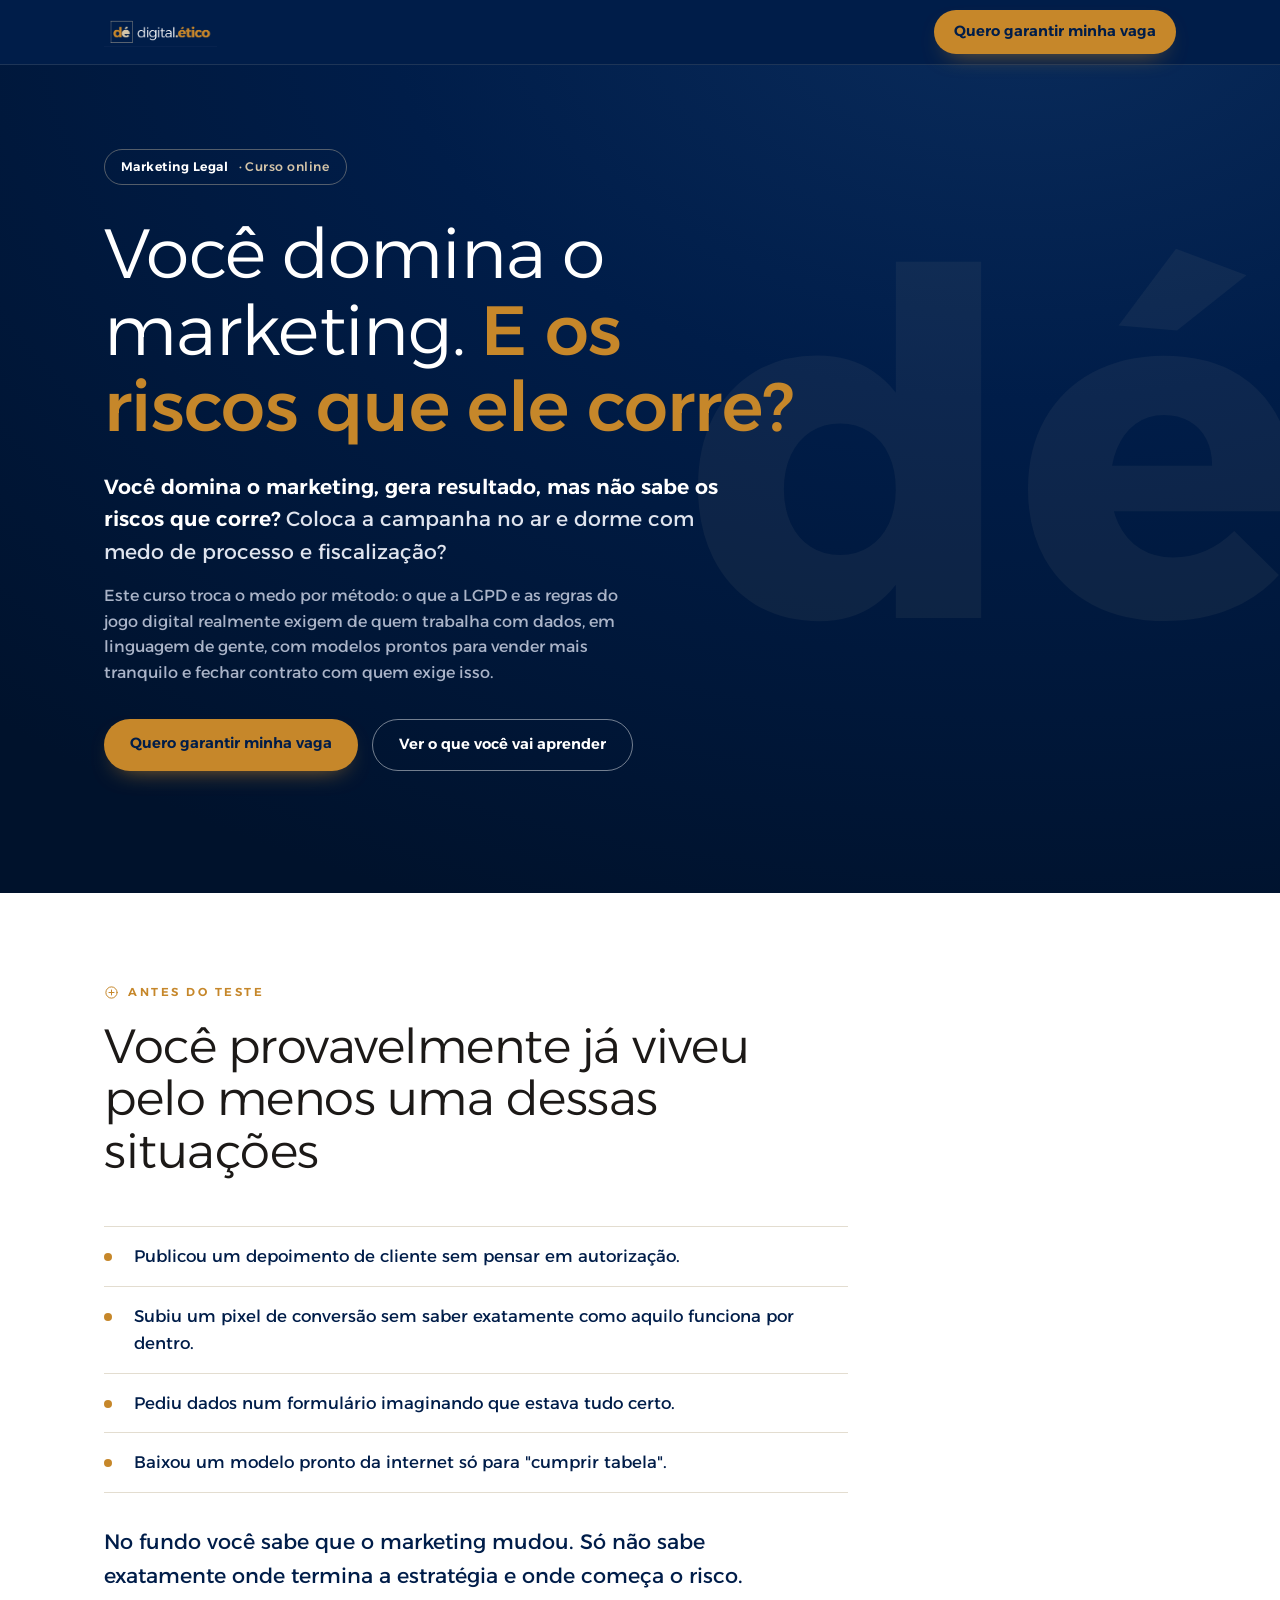
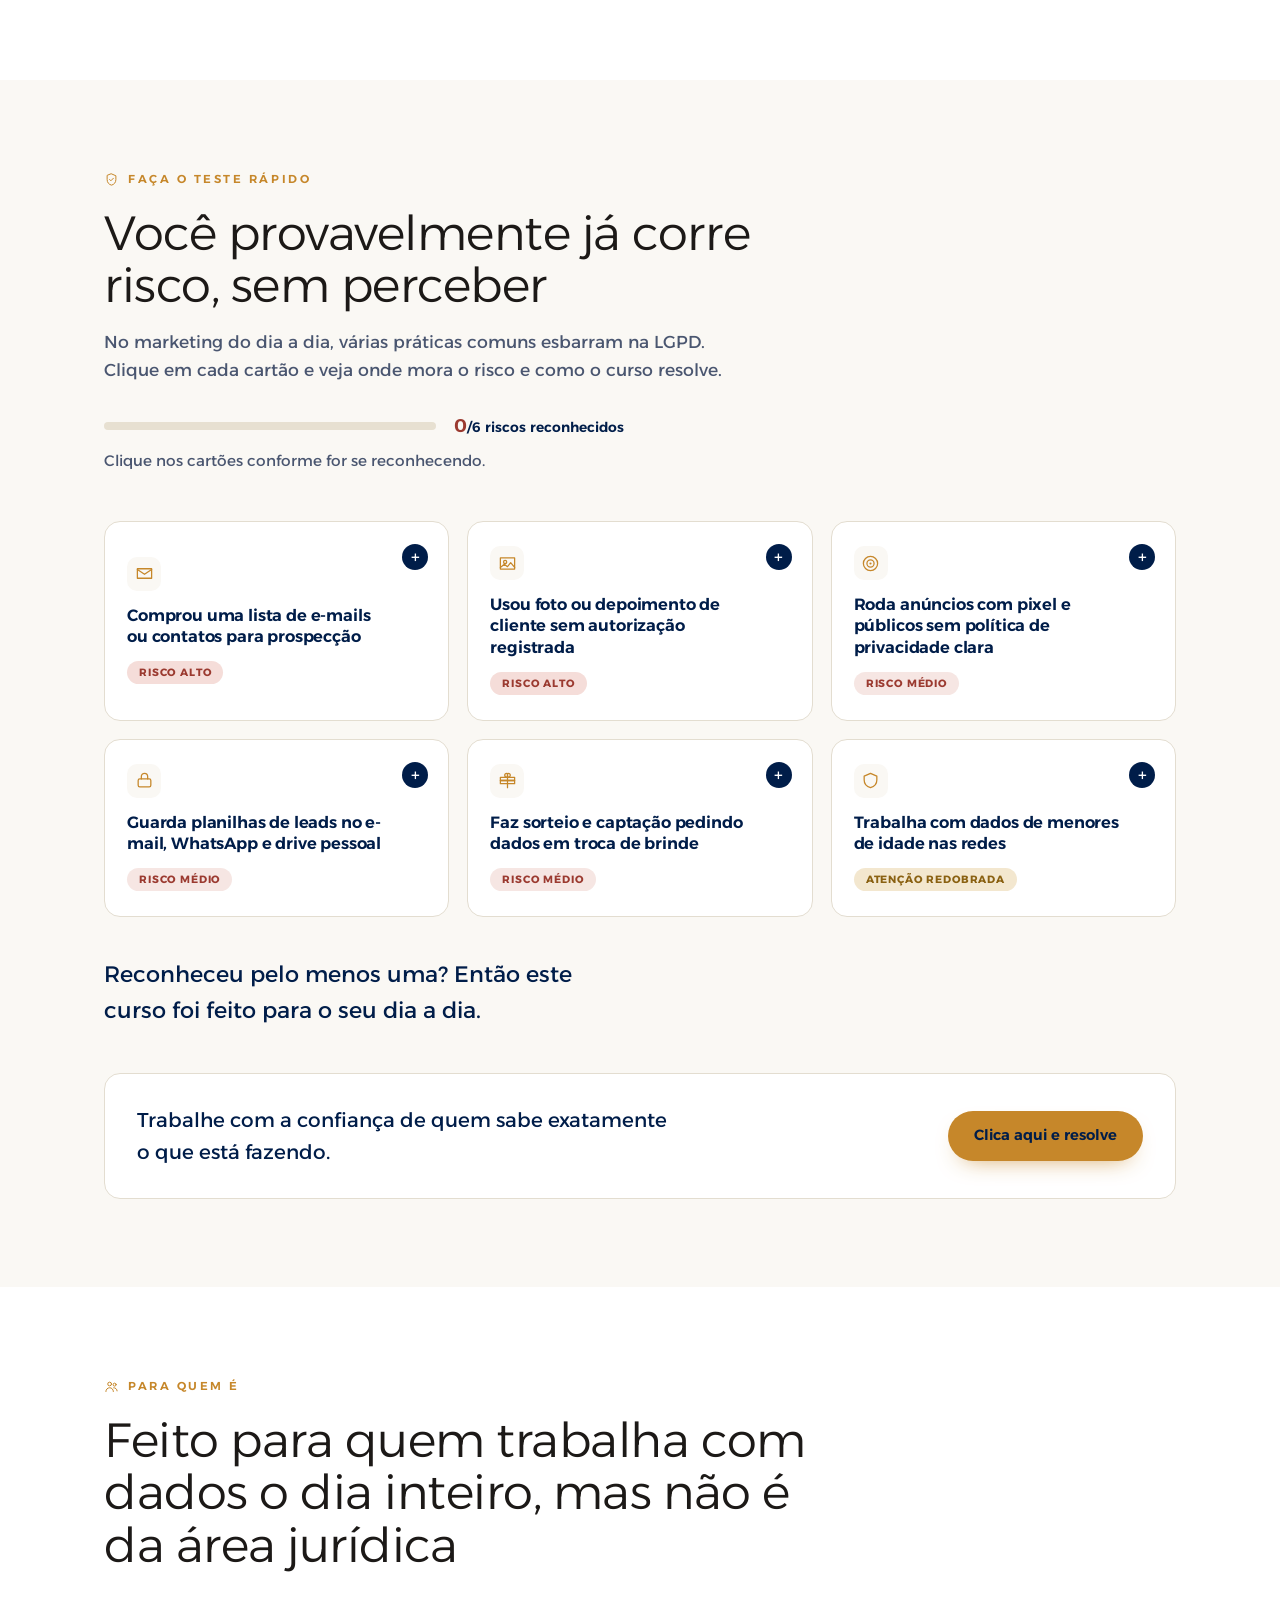
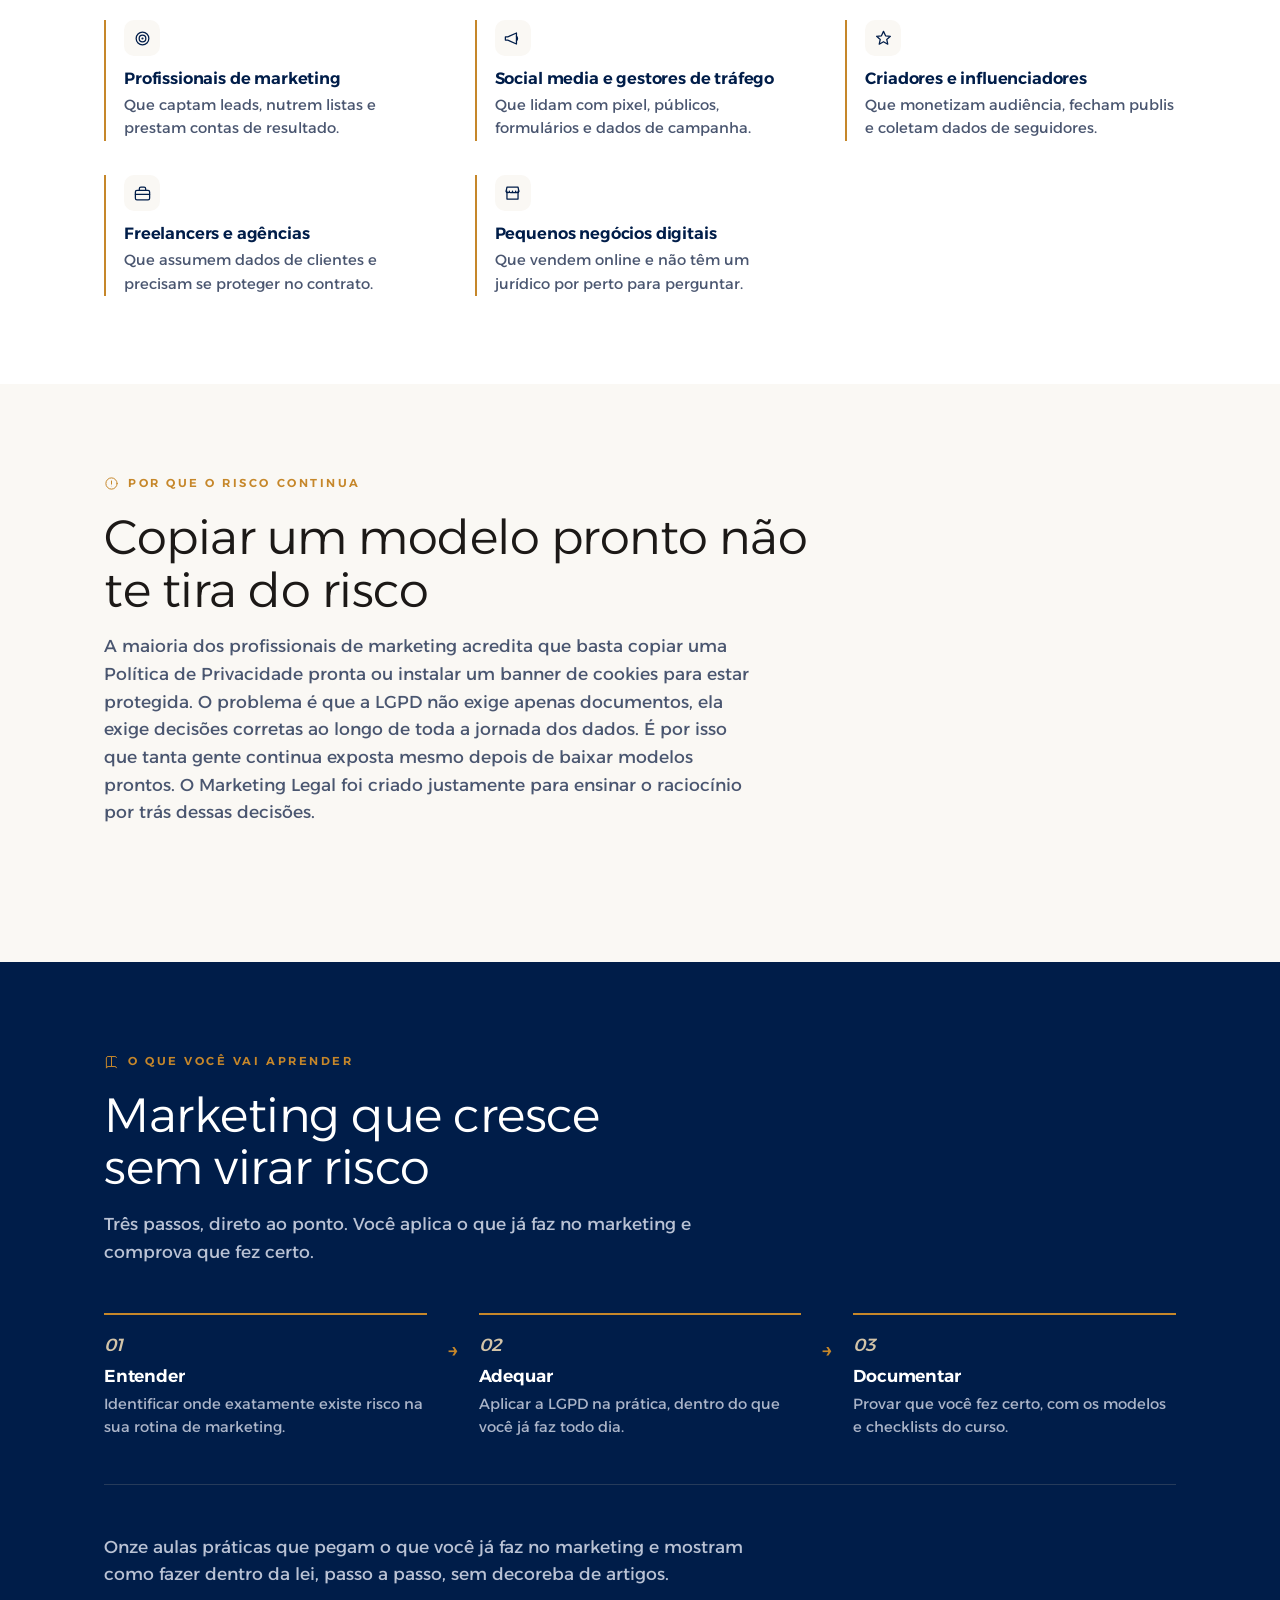
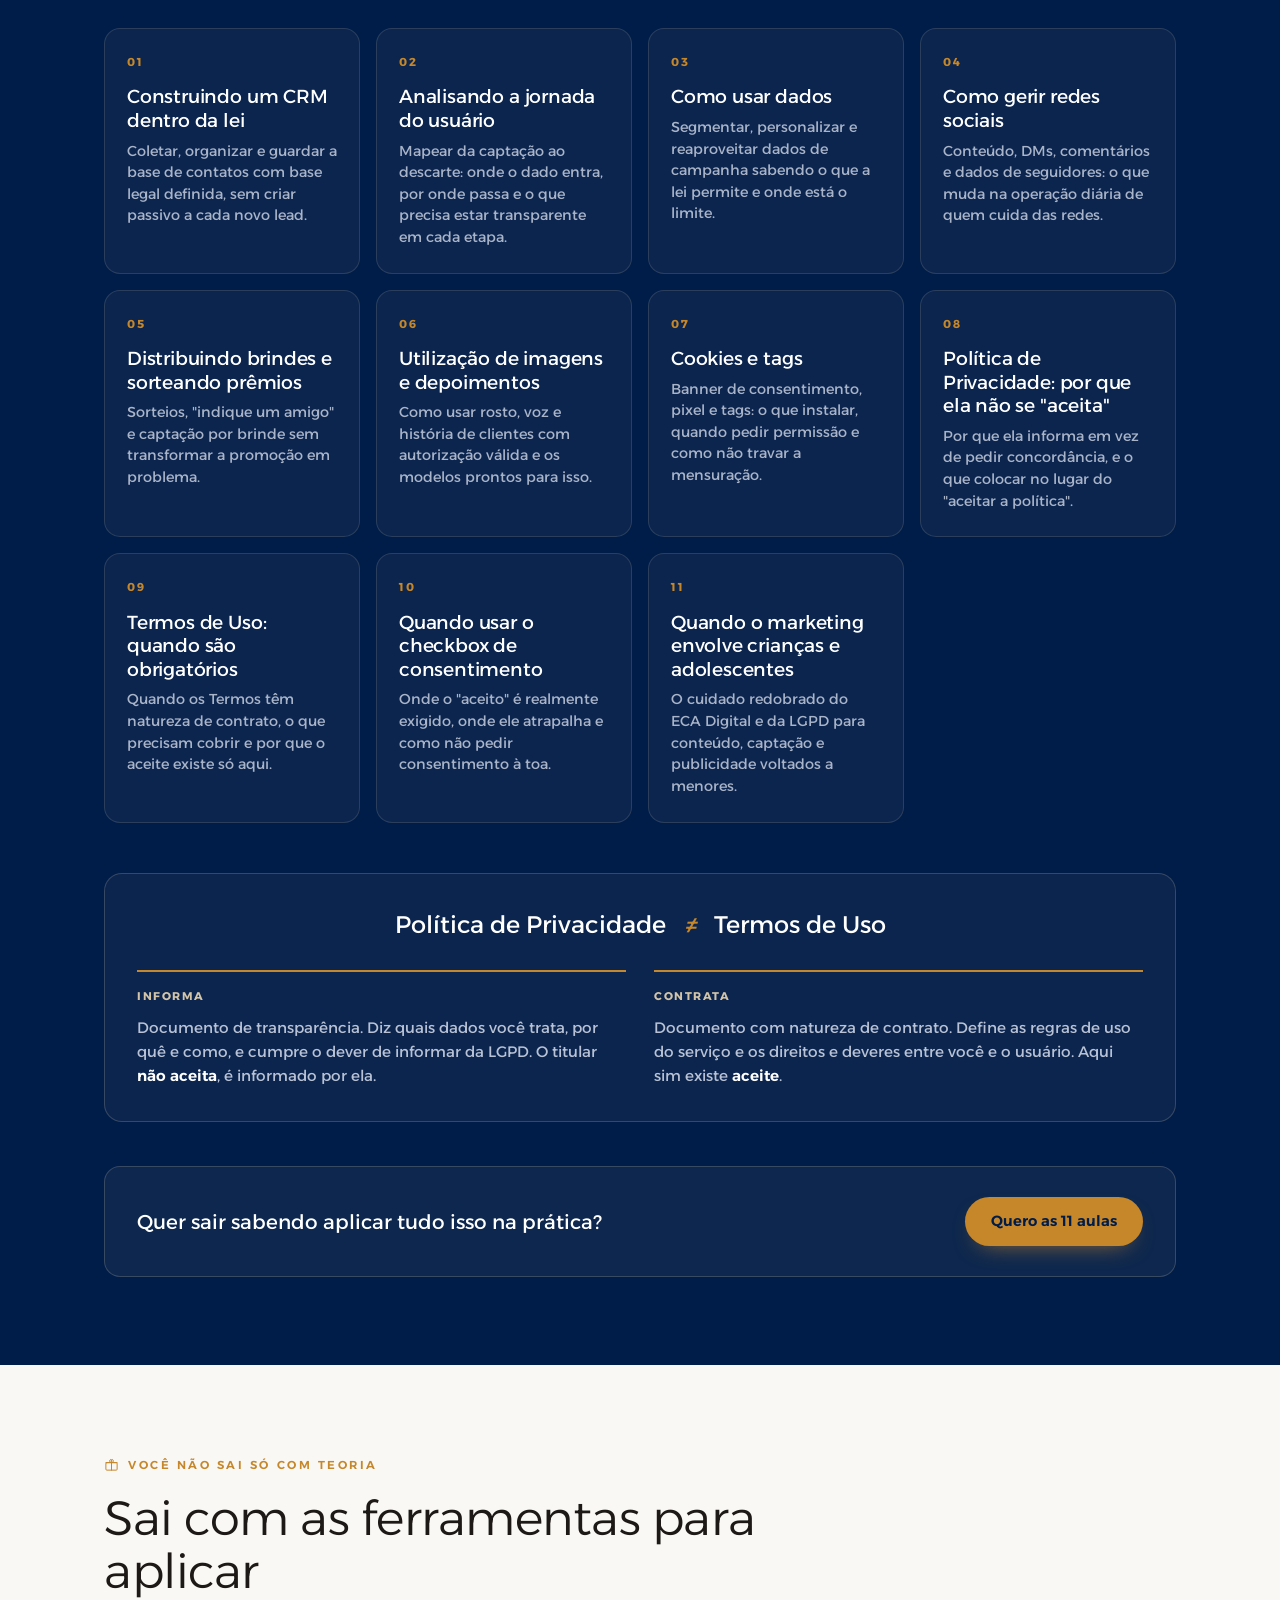
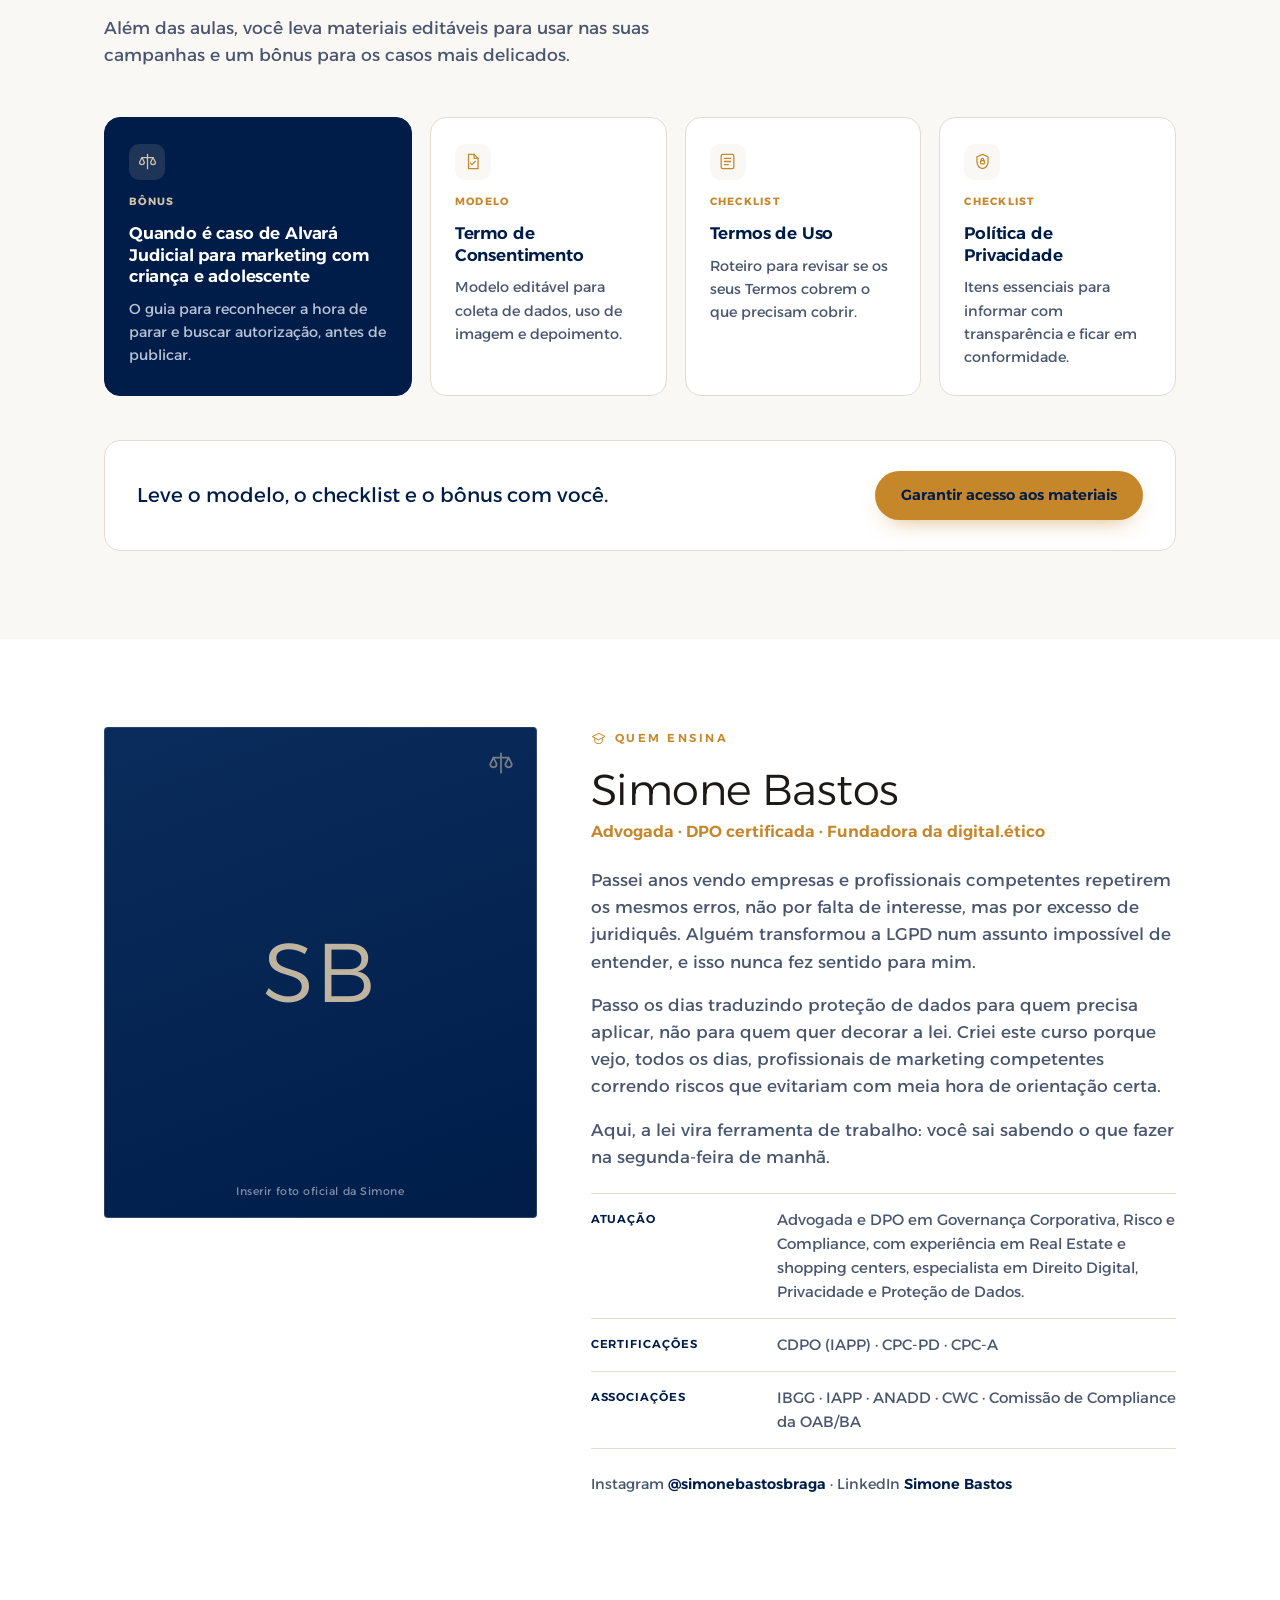
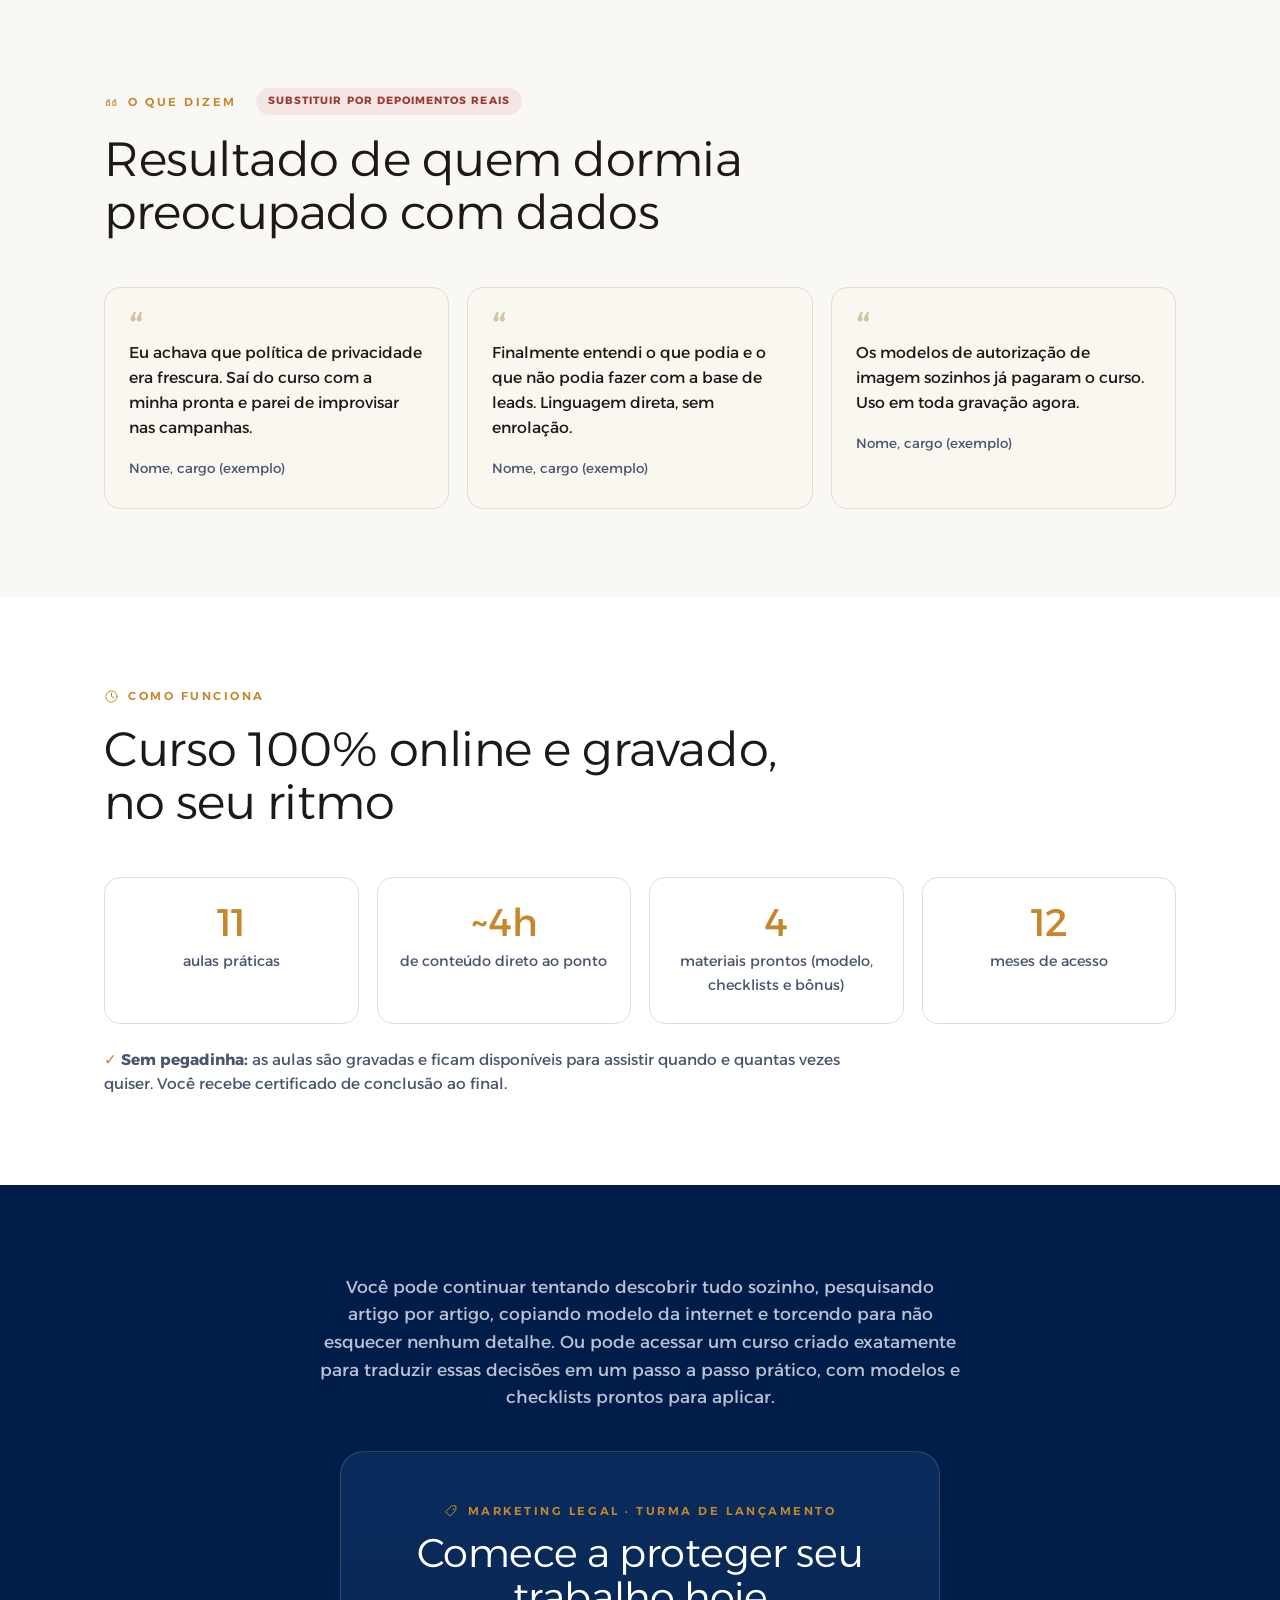
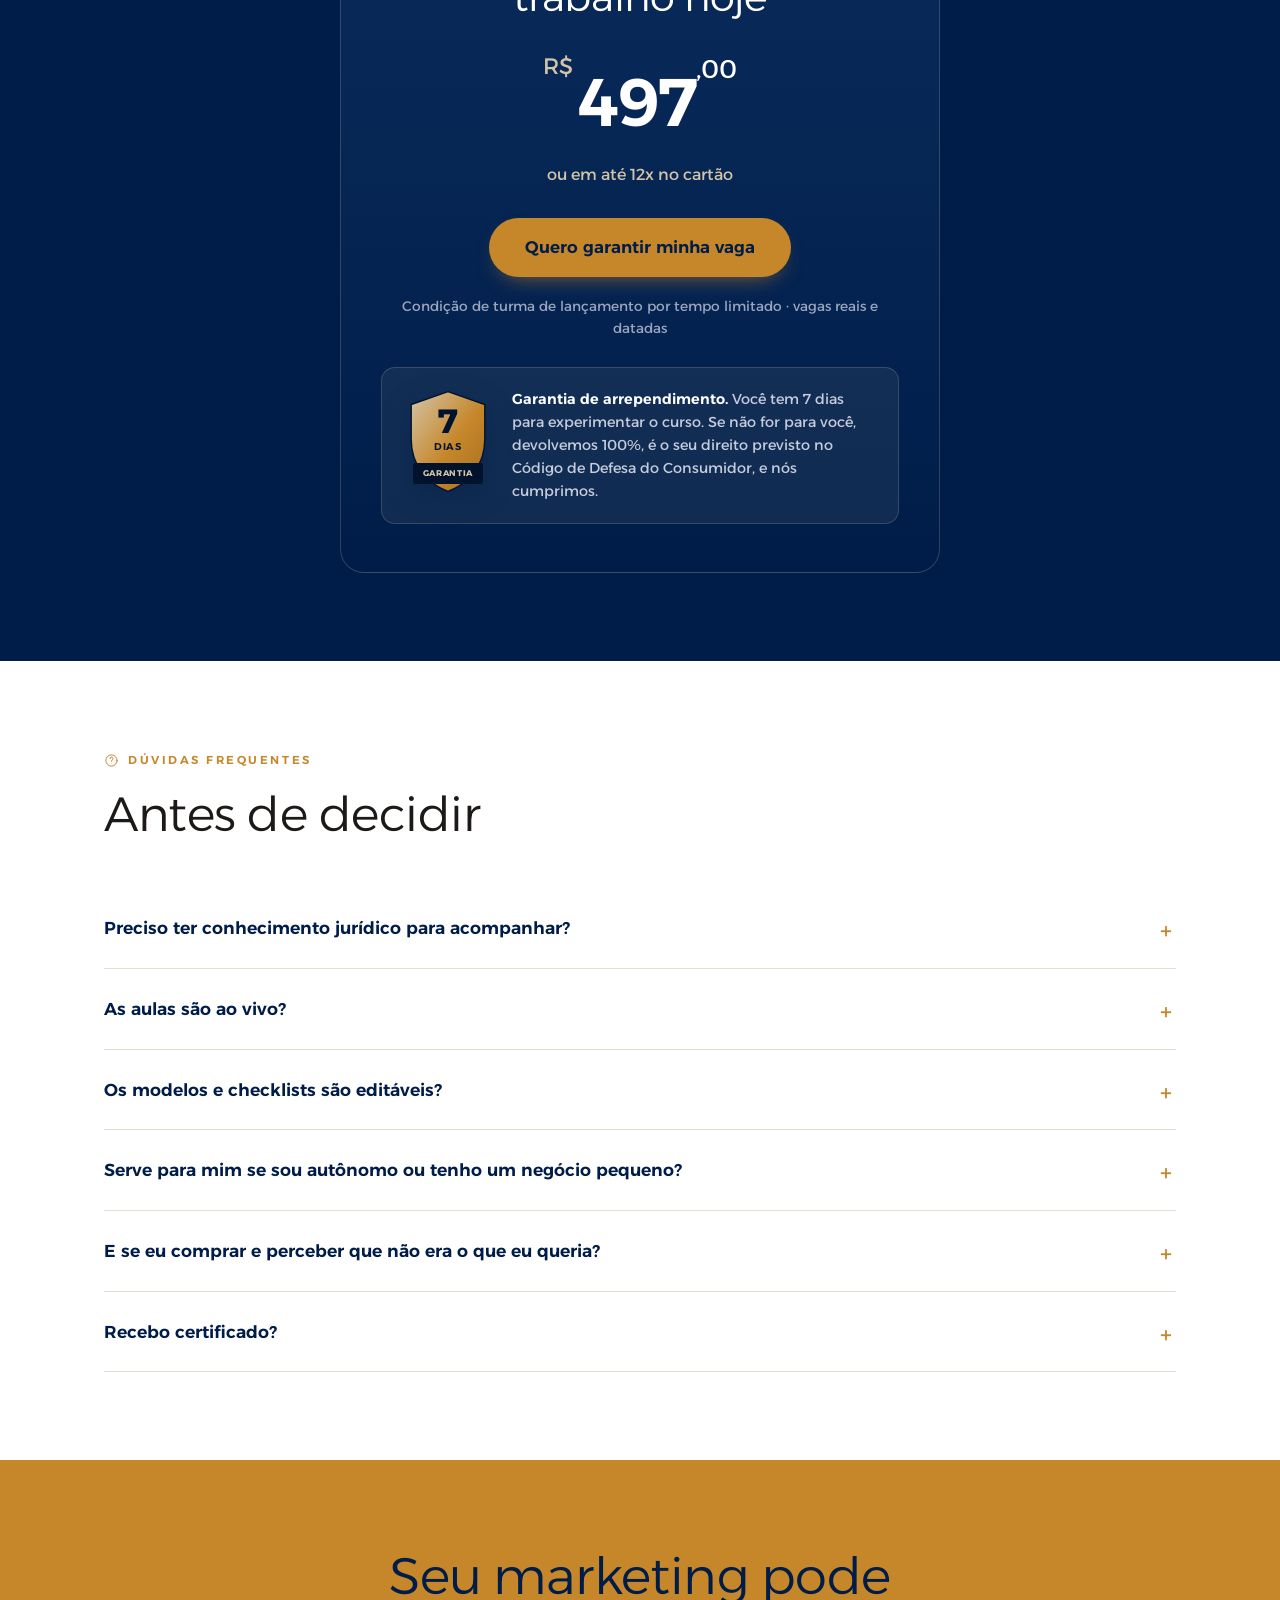
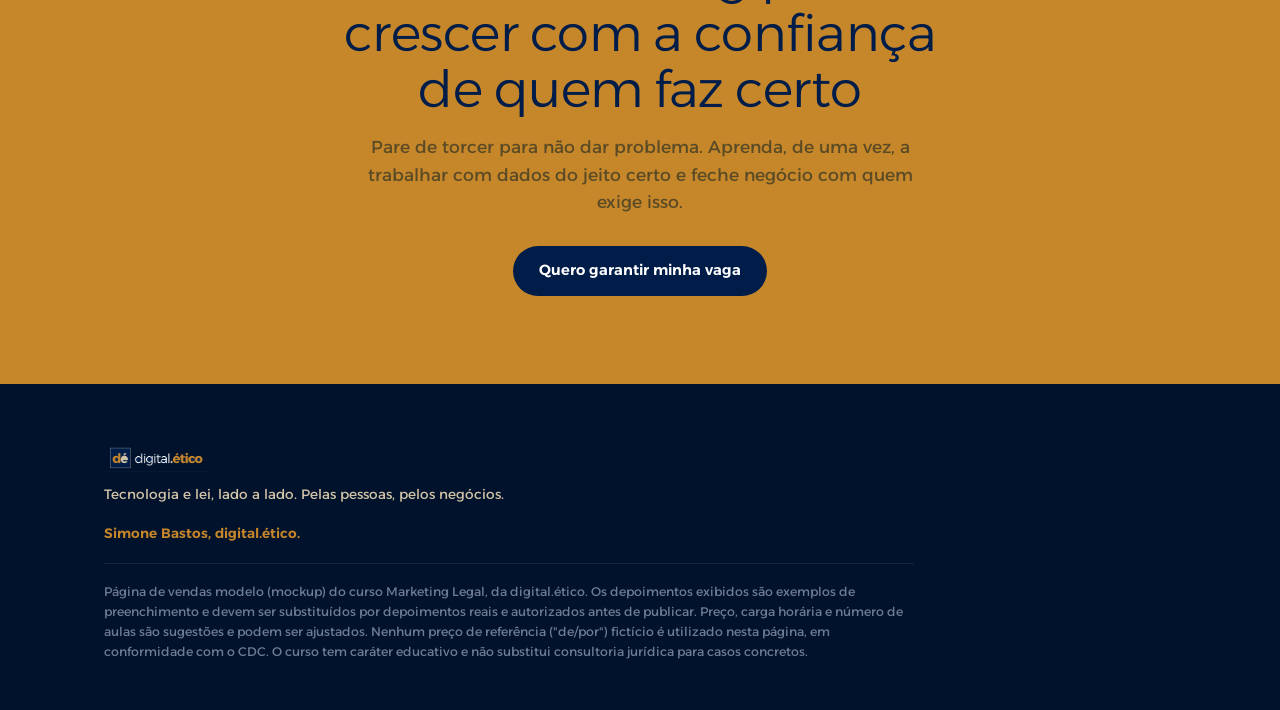
==== commit 8fab33e1: "Aplica a logo oficial (badge + wordmark) no header e rodapé Substitui o texto estilizado em CSS pela" ====
--- a/marketing-legal/index.html
+++ b/marketing-legal/index.html
@@ -20,7 +20,7 @@
 <!-- HEADER -->
 <header>
   <div class="wrap nav">
-    <span class="logo">digital<span class="dot">·</span><span class="d">ético</span></span>
+    <a href="../index.html" class="logo"><img src="img/logo-horizontal-navy.png" alt="digital.ético"></a>
     <a href="#oferta" class="btn btn-gold">Quero garantir minha vaga</a>
   </div>
 </header>
@@ -408,7 +408,7 @@
 <!-- FOOTER -->
 <footer>
   <div class="wrap">
-    <div class="flogo">digital<span class="dot">·</span><span class="d">ético</span></div>
+    <div class="flogo"><img src="img/logo-horizontal-navy.png" alt="digital.ético"></div>
     <div class="tagline">Tecnologia e lei, lado a lado. Pelas pessoas, pelos negócios.</div>
     <div class="founder">Simone Bastos, digital.ético.</div>
     <p class="disc">Página de vendas modelo (mockup) do curso Marketing Legal, da digital.ético. Os depoimentos exibidos são exemplos de preenchimento e devem ser substituídos por depoimentos reais e autorizados antes de publicar. Preço, carga horária e número de aulas são sugestões e podem ser ajustados. Nenhum preço de referência ("de/por") fictício é utilizado nesta página, em conformidade com o CDC. O curso tem caráter educativo e não substitui consultoria jurídica para casos concretos.</p>
--- a/marketing-legal/css/style.css
+++ b/marketing-legal/css/style.css
@@ -128,9 +128,8 @@
   border-bottom:1px solid rgba(var(--color-border-on-brand-rgb),.14);
 }
 .nav{display:flex;align-items:center;justify-content:space-between;height:64px}
-.logo{font-family:var(--font-body);font-weight:700;font-size:1.18rem;letter-spacing:-.01em;color:var(--color-text-on-brand)}
-.logo .d{color:var(--color-brand-accent)}
-.logo .dot{color:var(--color-brand-neutral);margin:0 .12em}
+.logo{display:inline-flex;align-items:center}
+.logo img{display:block;height:30px;width:auto}
 .btn{
   display:inline-block;font-family:var(--font-body);font-weight:600;font-size:.92rem;
   border:none;border-radius:var(--radius-pill);padding:13px 26px;cursor:pointer;
@@ -413,8 +412,8 @@
 
 /* ---------- FOOTER ---------- */
 footer{background:var(--color-brand-primary-strong);color:var(--color-text-on-brand-5);padding:60px 0 48px;font-size:.85rem}
-footer .flogo{font-family:var(--font-body);font-weight:700;font-size:1.25rem;color:var(--color-text-on-brand);margin-bottom:8px}
-footer .flogo .d{color:var(--color-brand-accent)} footer .flogo .dot{color:var(--color-brand-neutral);margin:0 .1em}
+footer .flogo{margin-bottom:12px}
+footer .flogo img{display:block;height:28px;width:auto}
 footer .tagline{color:var(--color-brand-neutral);margin-bottom:6px}
 footer .founder{color:var(--color-brand-accent);font-weight:600;margin:18px 0 14px}
 footer .disc{font-size:.78rem;color:var(--color-text-on-brand-7);line-height:1.6;max-width:90ch;border-top:1px solid rgba(var(--color-overlay-on-brand-rgb),.08);padding-top:18px;margin-top:18px}
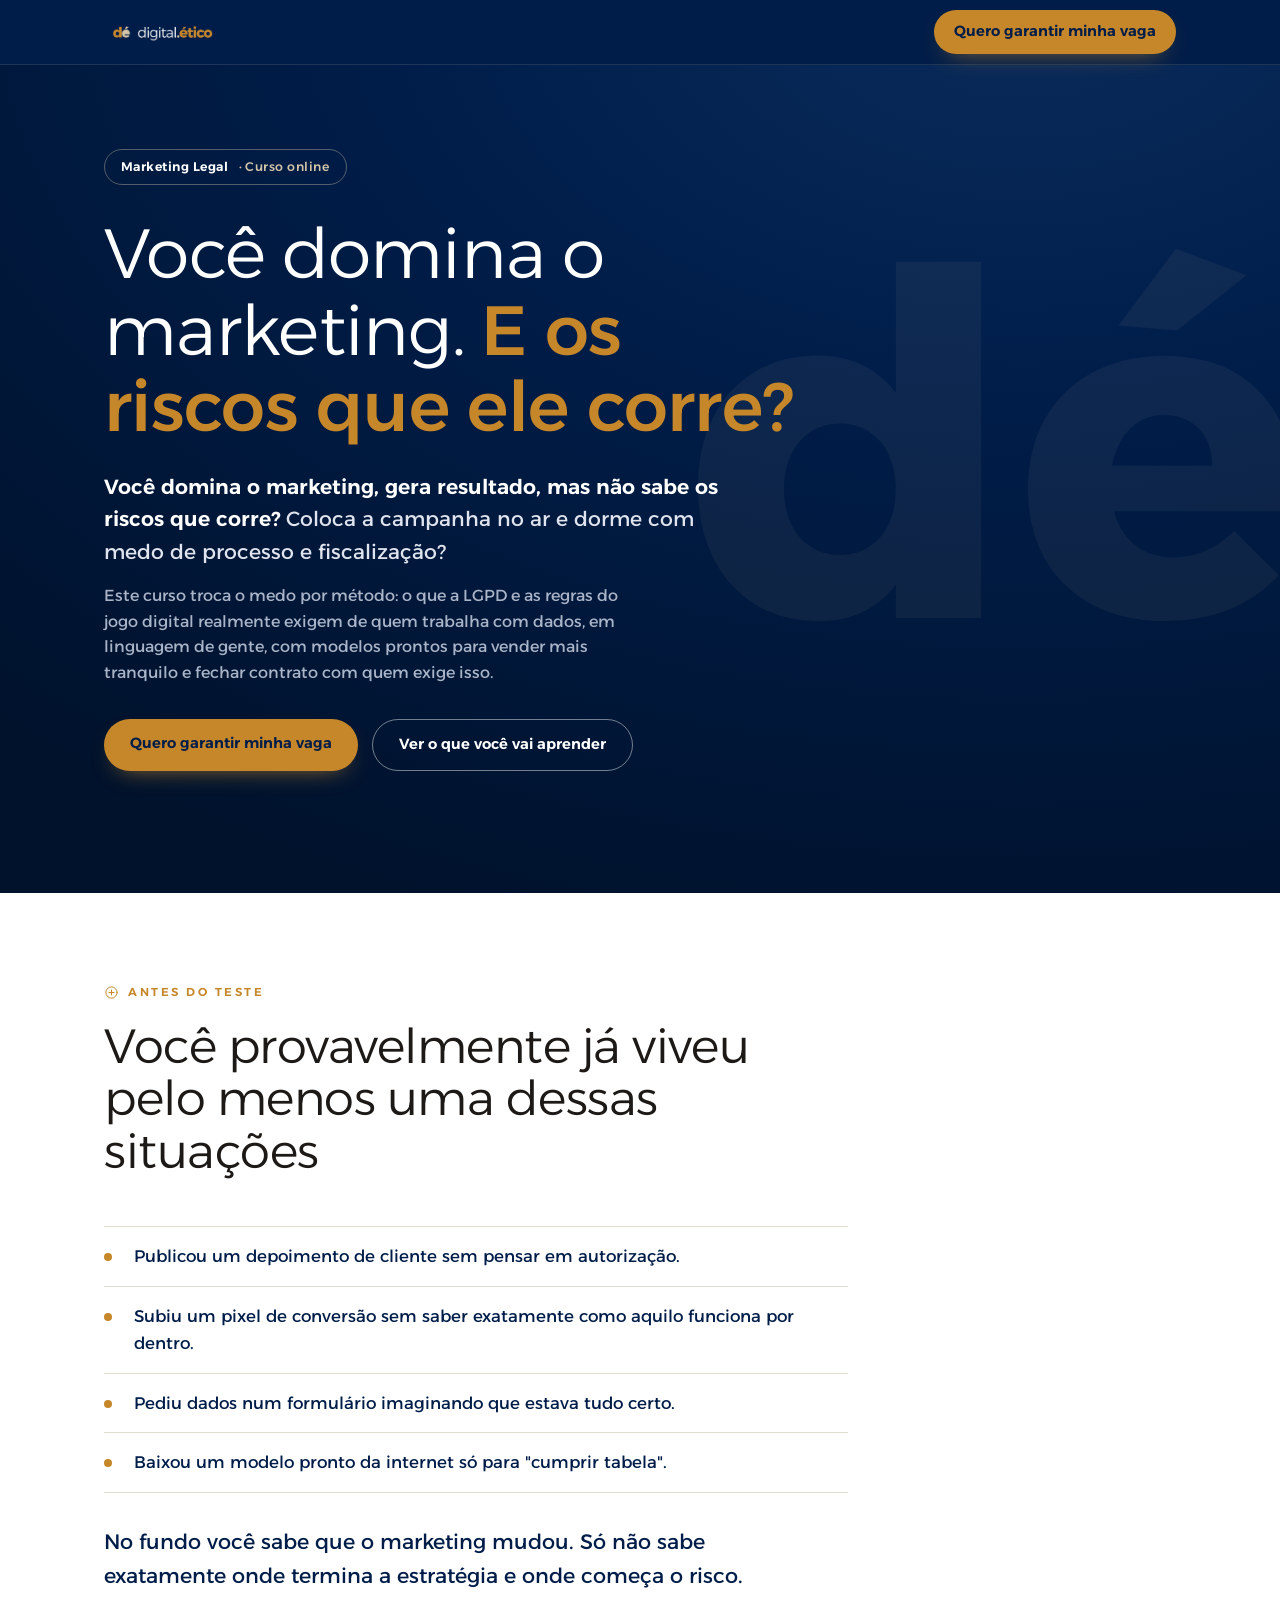
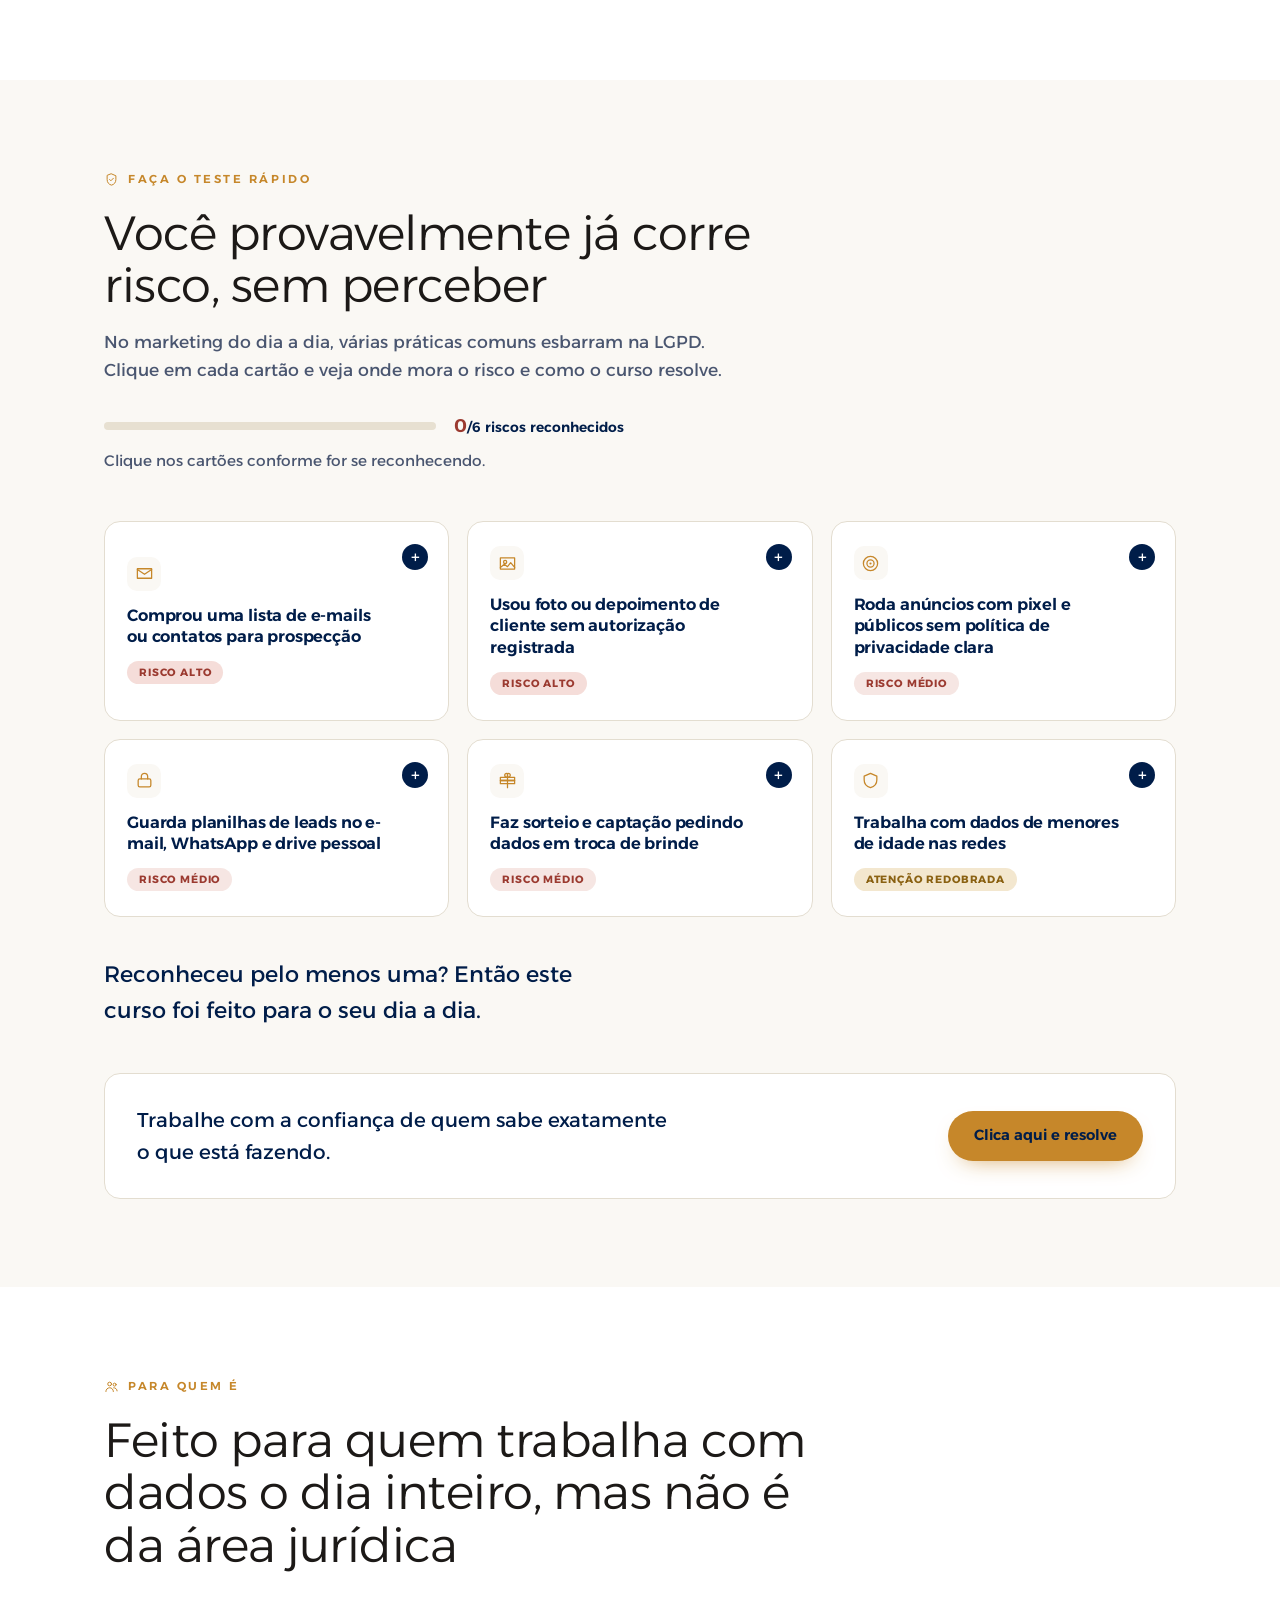
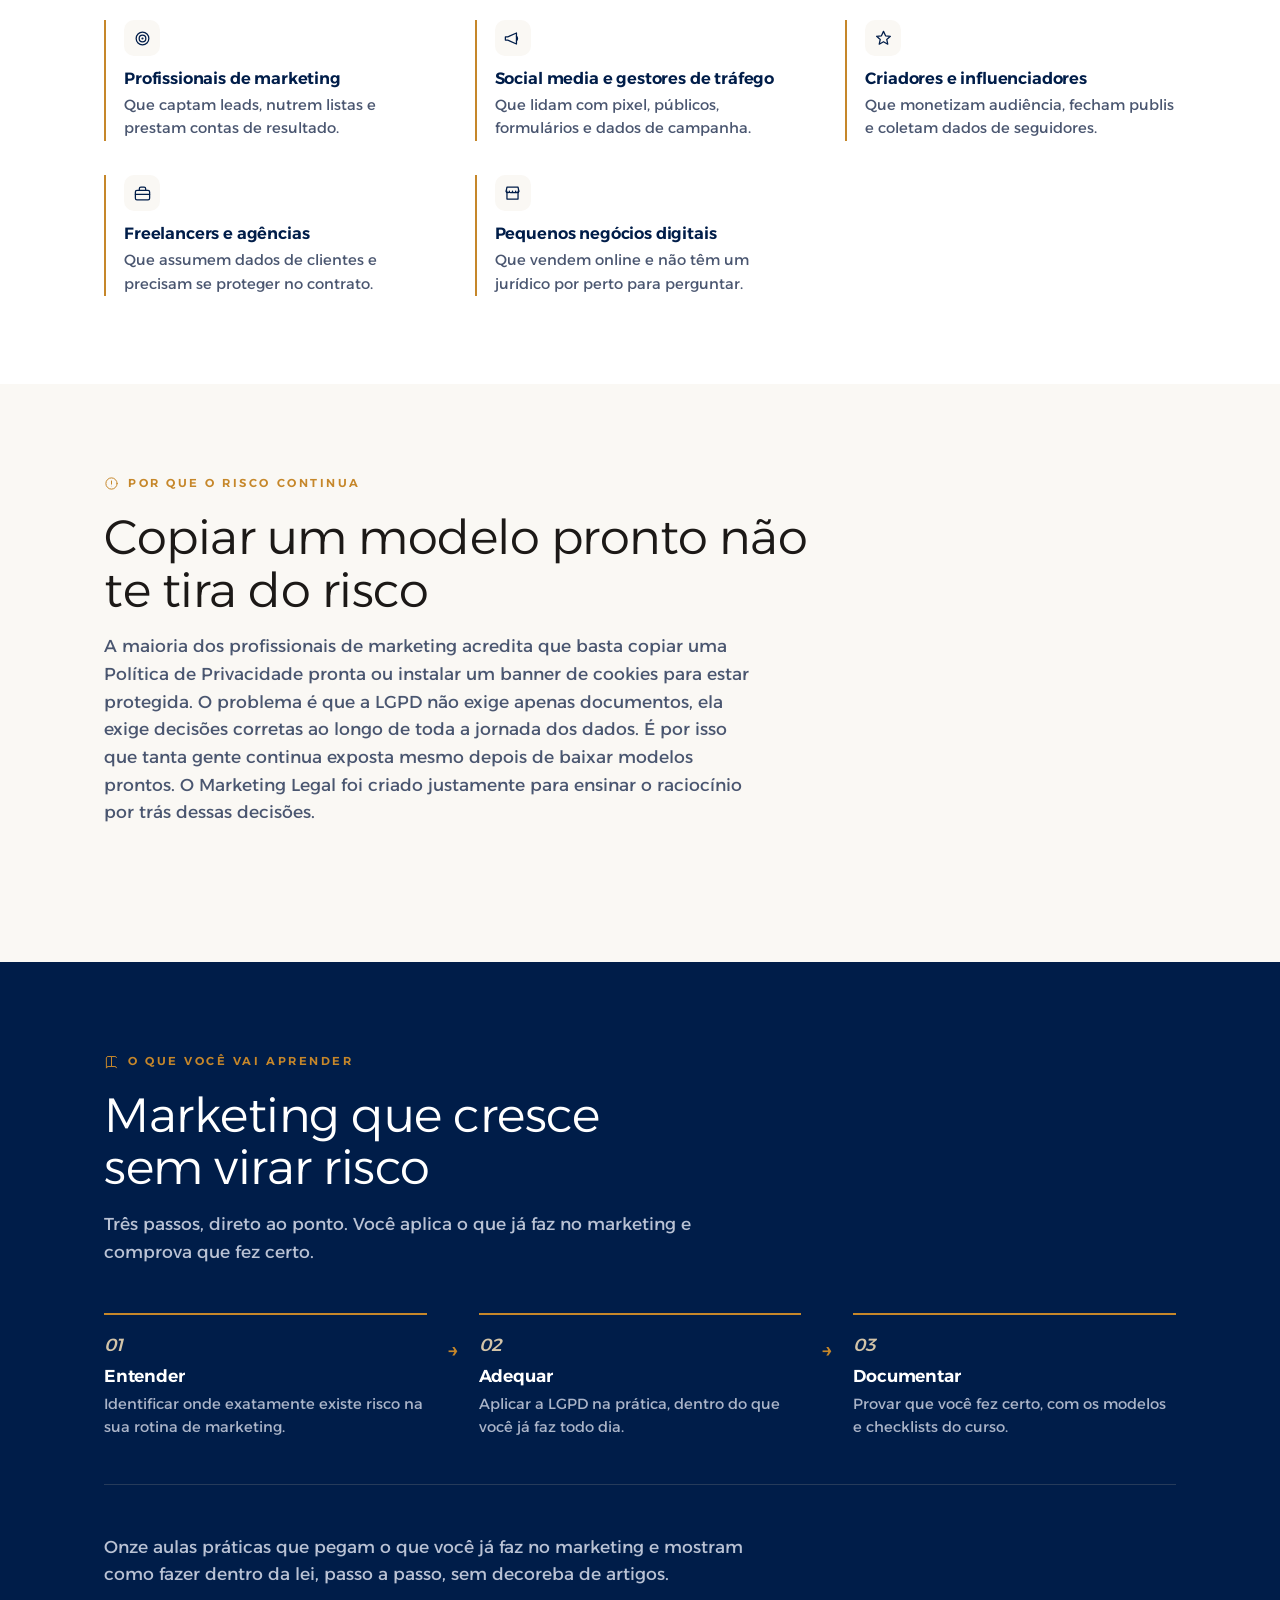
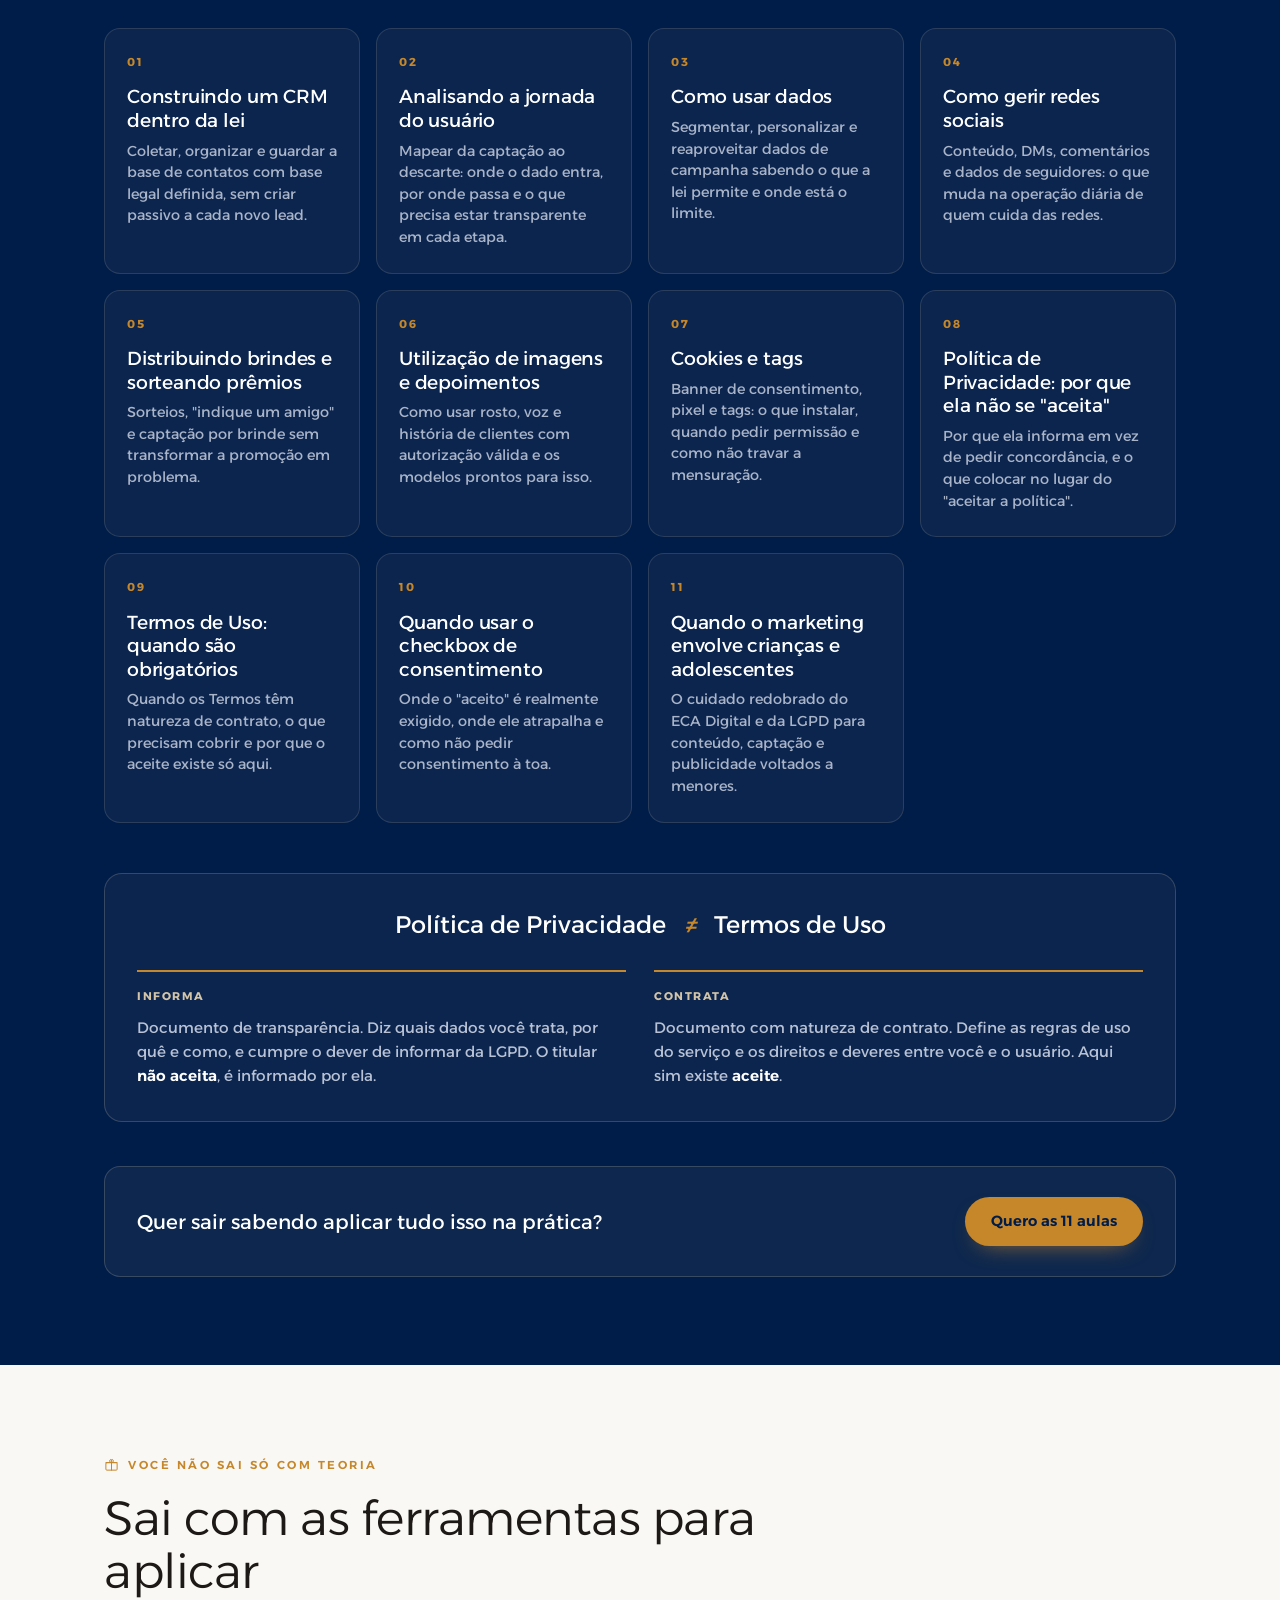
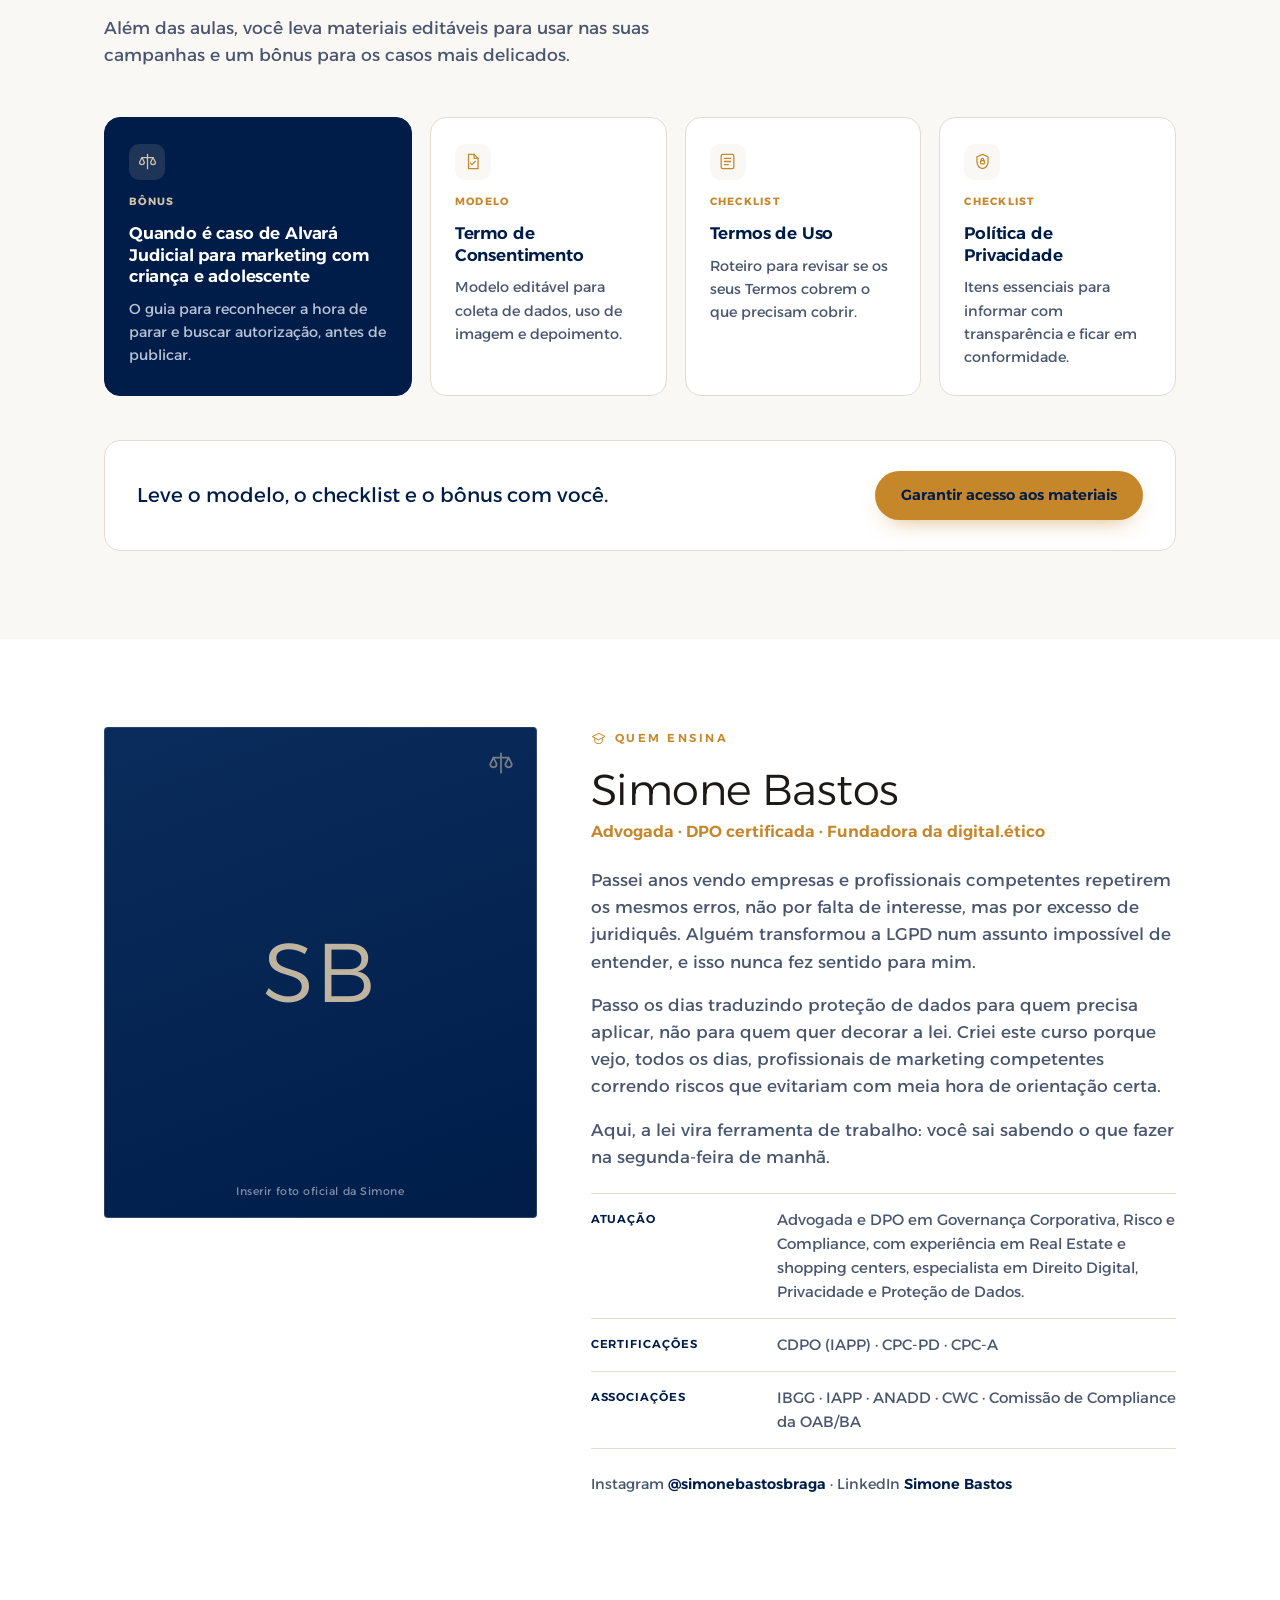
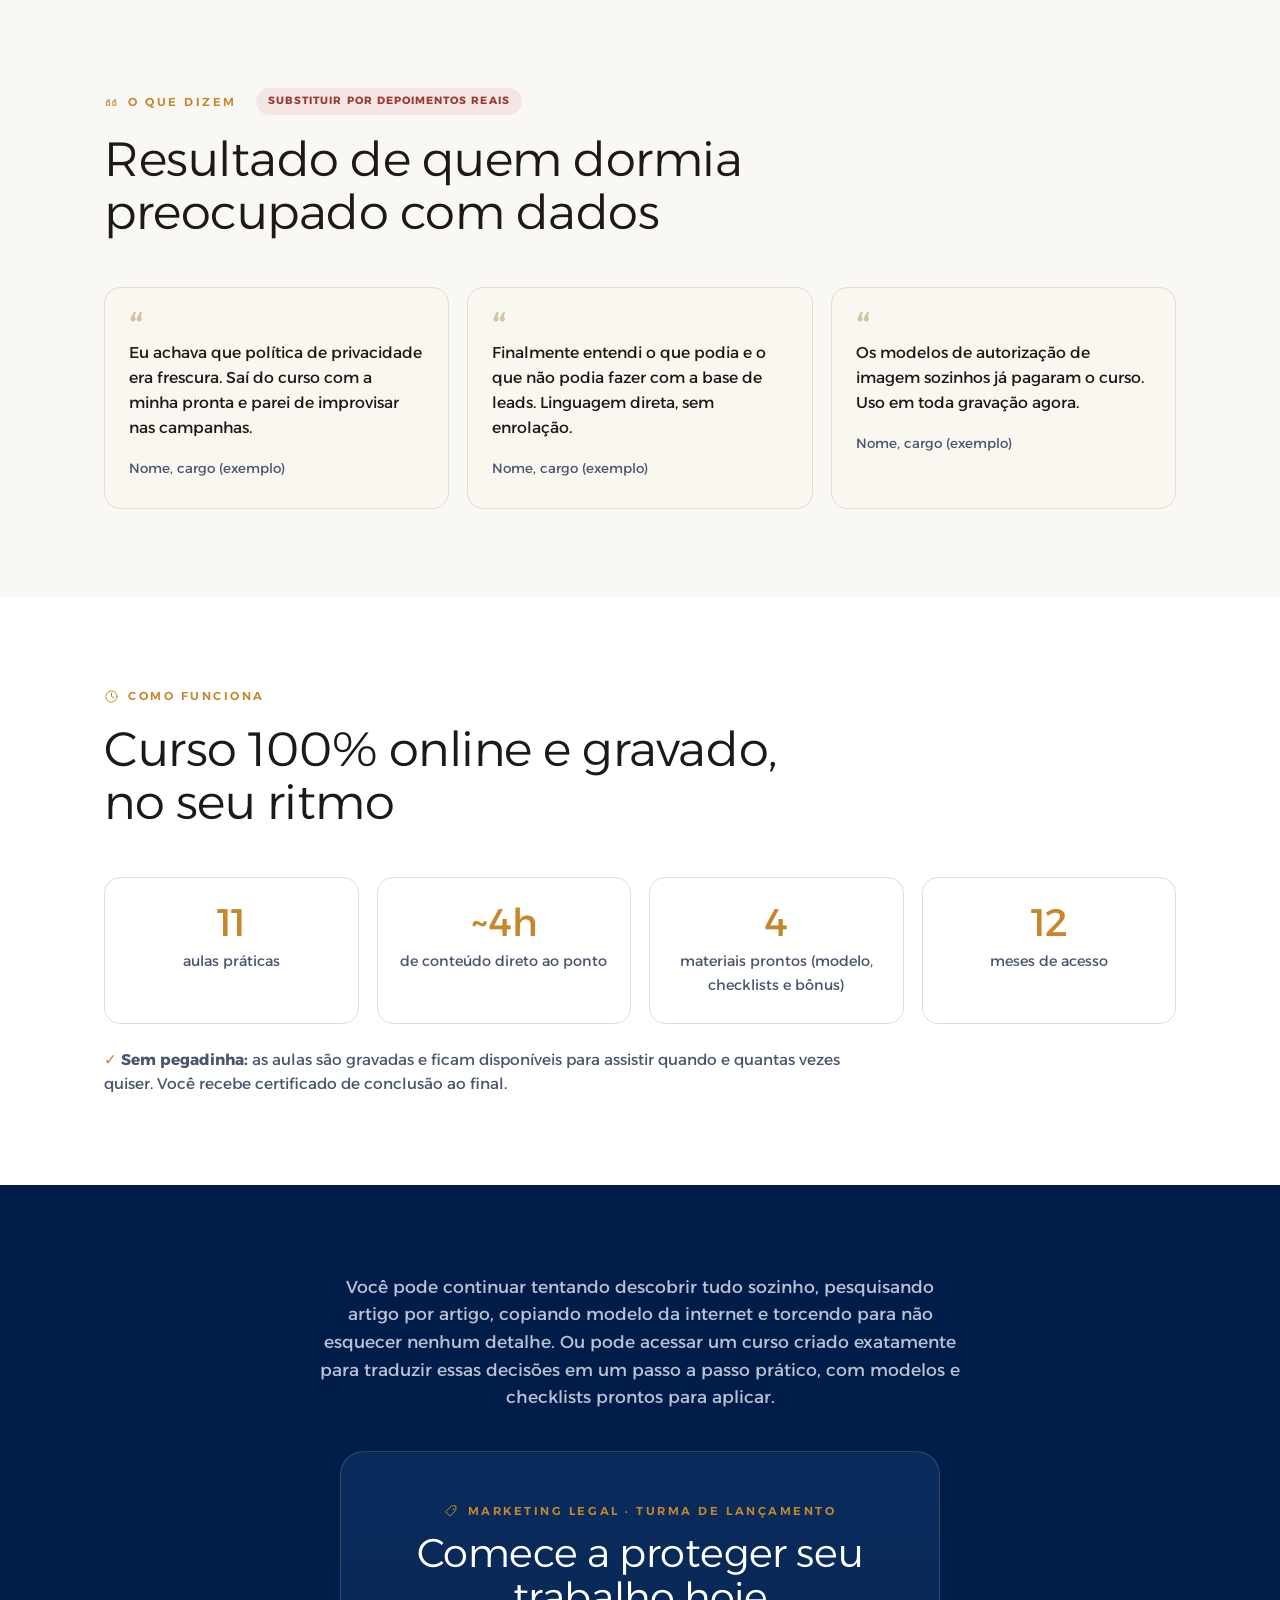
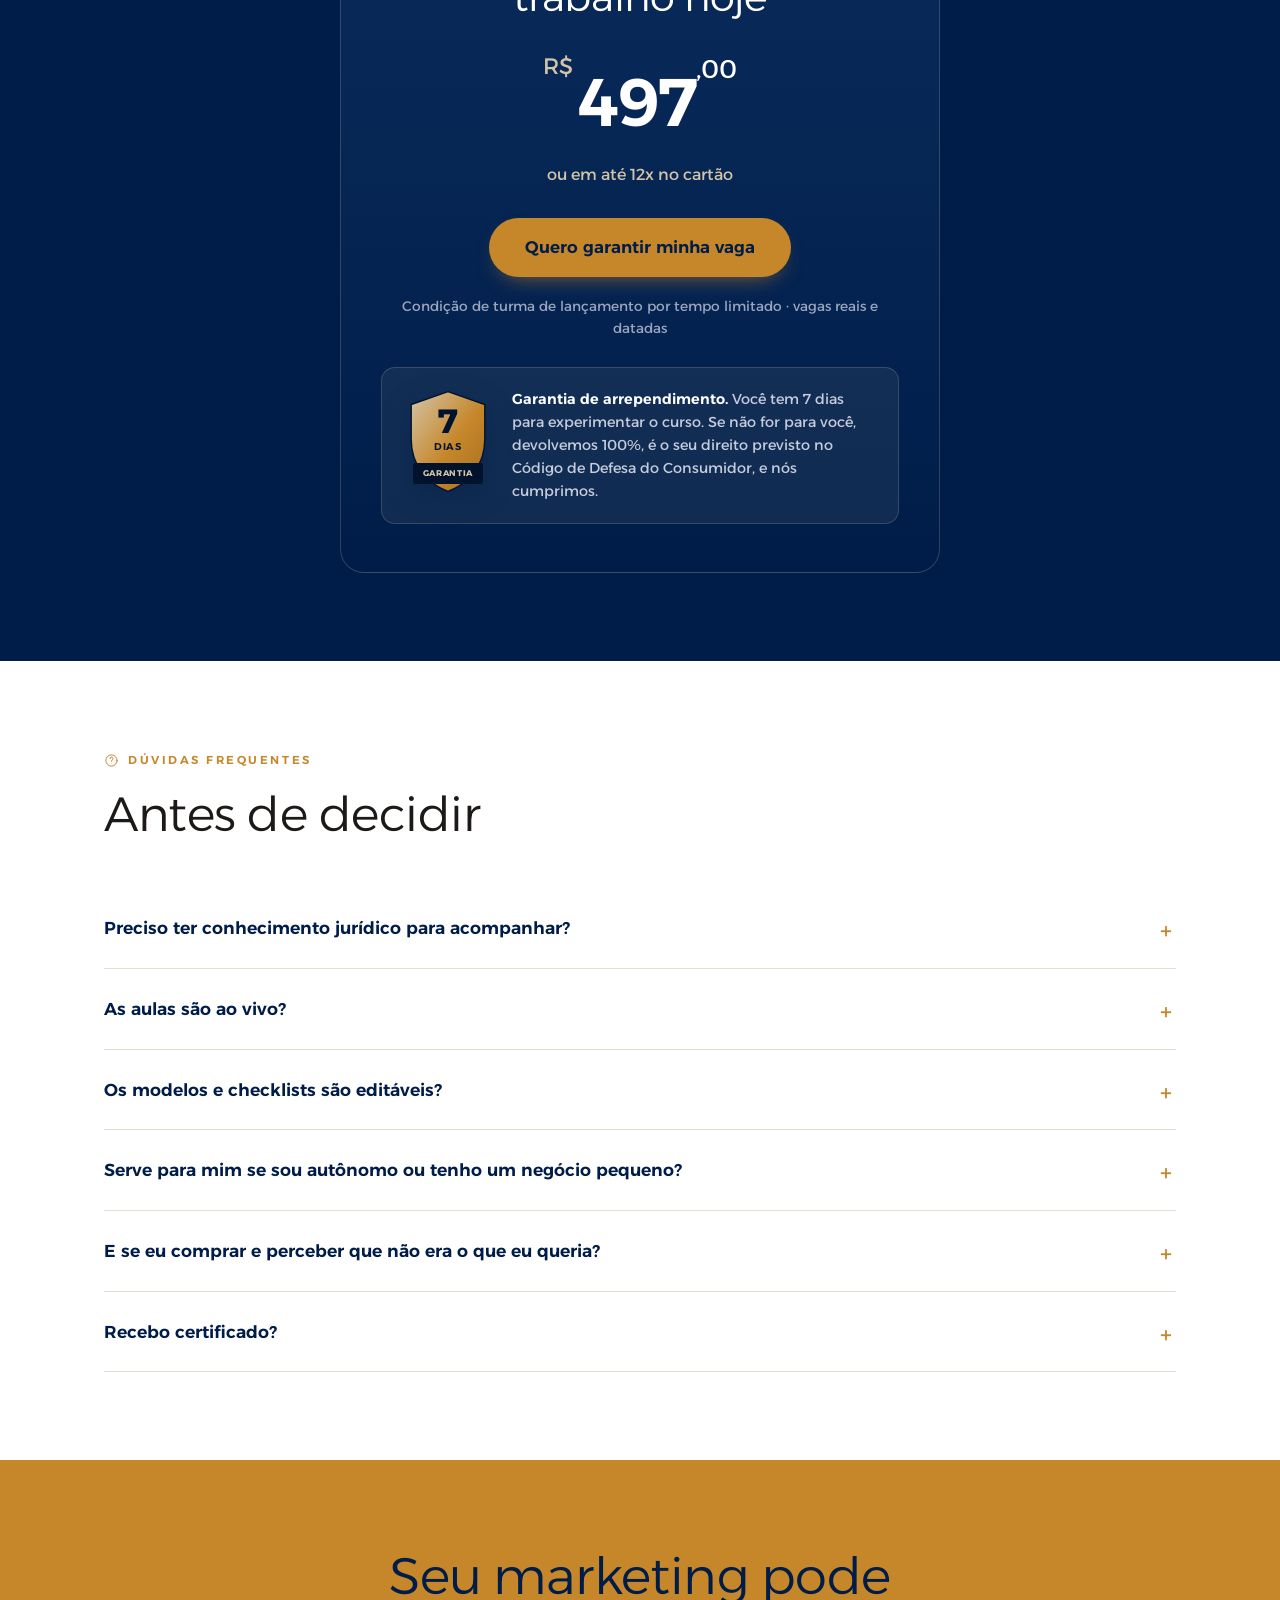
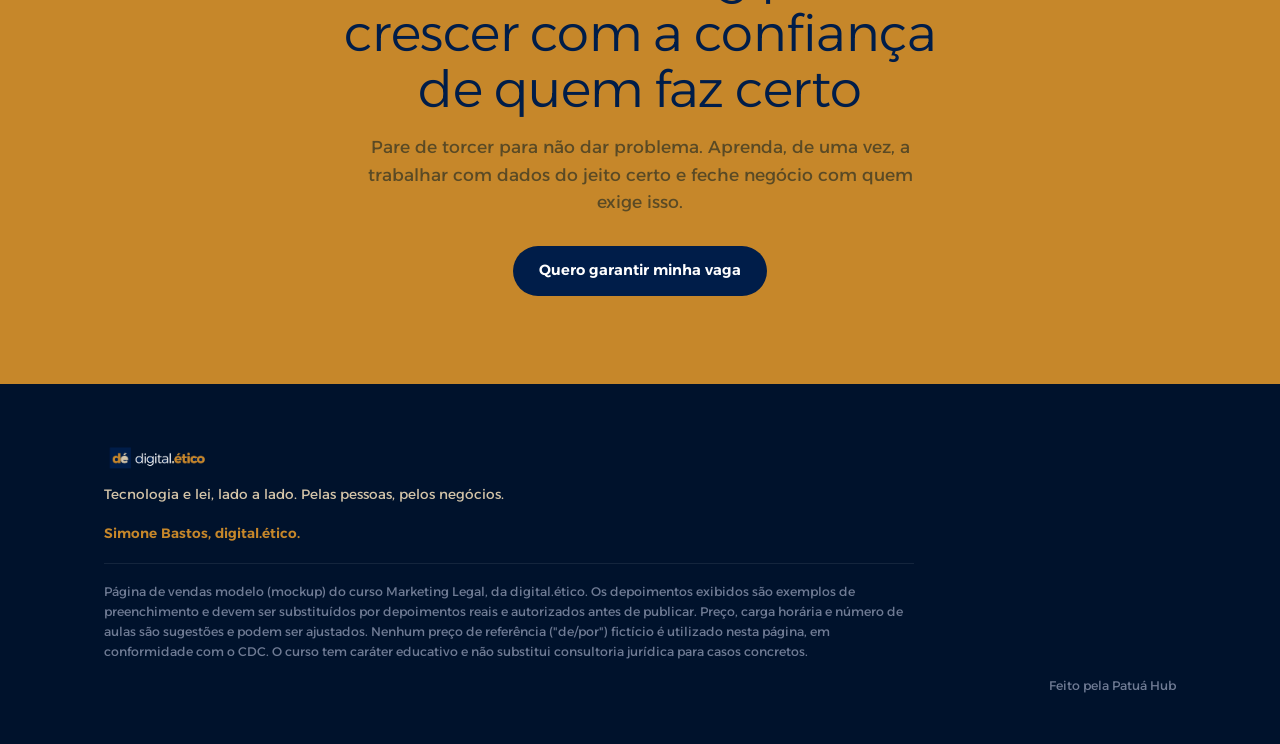
==== commit 7c28f9b8: "Remove borda do badge da logo e adiciona crédito da Patuá Hub no rodapé - Remove a moldura fina ao r" ====
--- a/marketing-legal/index.html
+++ b/marketing-legal/index.html
@@ -412,6 +412,7 @@
     <div class="tagline">Tecnologia e lei, lado a lado. Pelas pessoas, pelos negócios.</div>
     <div class="founder">Simone Bastos, digital.ético.</div>
     <p class="disc">Página de vendas modelo (mockup) do curso Marketing Legal, da digital.ético. Os depoimentos exibidos são exemplos de preenchimento e devem ser substituídos por depoimentos reais e autorizados antes de publicar. Preço, carga horária e número de aulas são sugestões e podem ser ajustados. Nenhum preço de referência ("de/por") fictício é utilizado nesta página, em conformidade com o CDC. O curso tem caráter educativo e não substitui consultoria jurídica para casos concretos.</p>
+    <p class="foot-credit">Feito pela <a href="https://www.patuahub.com.br" target="_blank" rel="noopener">Patuá Hub</a></p>
   </div>
 </footer>
 
--- a/marketing-legal/css/style.css
+++ b/marketing-legal/css/style.css
@@ -417,6 +417,9 @@
 footer .tagline{color:var(--color-brand-neutral);margin-bottom:6px}
 footer .founder{color:var(--color-brand-accent);font-weight:600;margin:18px 0 14px}
 footer .disc{font-size:.78rem;color:var(--color-text-on-brand-7);line-height:1.6;max-width:90ch;border-top:1px solid rgba(var(--color-overlay-on-brand-rgb),.08);padding-top:18px;margin-top:18px}
+footer .foot-credit{font-size:.78rem;color:var(--color-text-on-brand-7);text-align:right;margin-top:14px}
+footer .foot-credit a{color:var(--color-text-on-brand-7);text-decoration:none}
+footer .foot-credit a:hover{color:var(--color-brand-accent)}
 
 /* ---------- REVEAL ---------- */
 .reveal{opacity:0;transform:translateY(18px);transition:opacity var(--duration-slowest) var(--ease-standard),transform var(--duration-slowest) var(--ease-standard)}
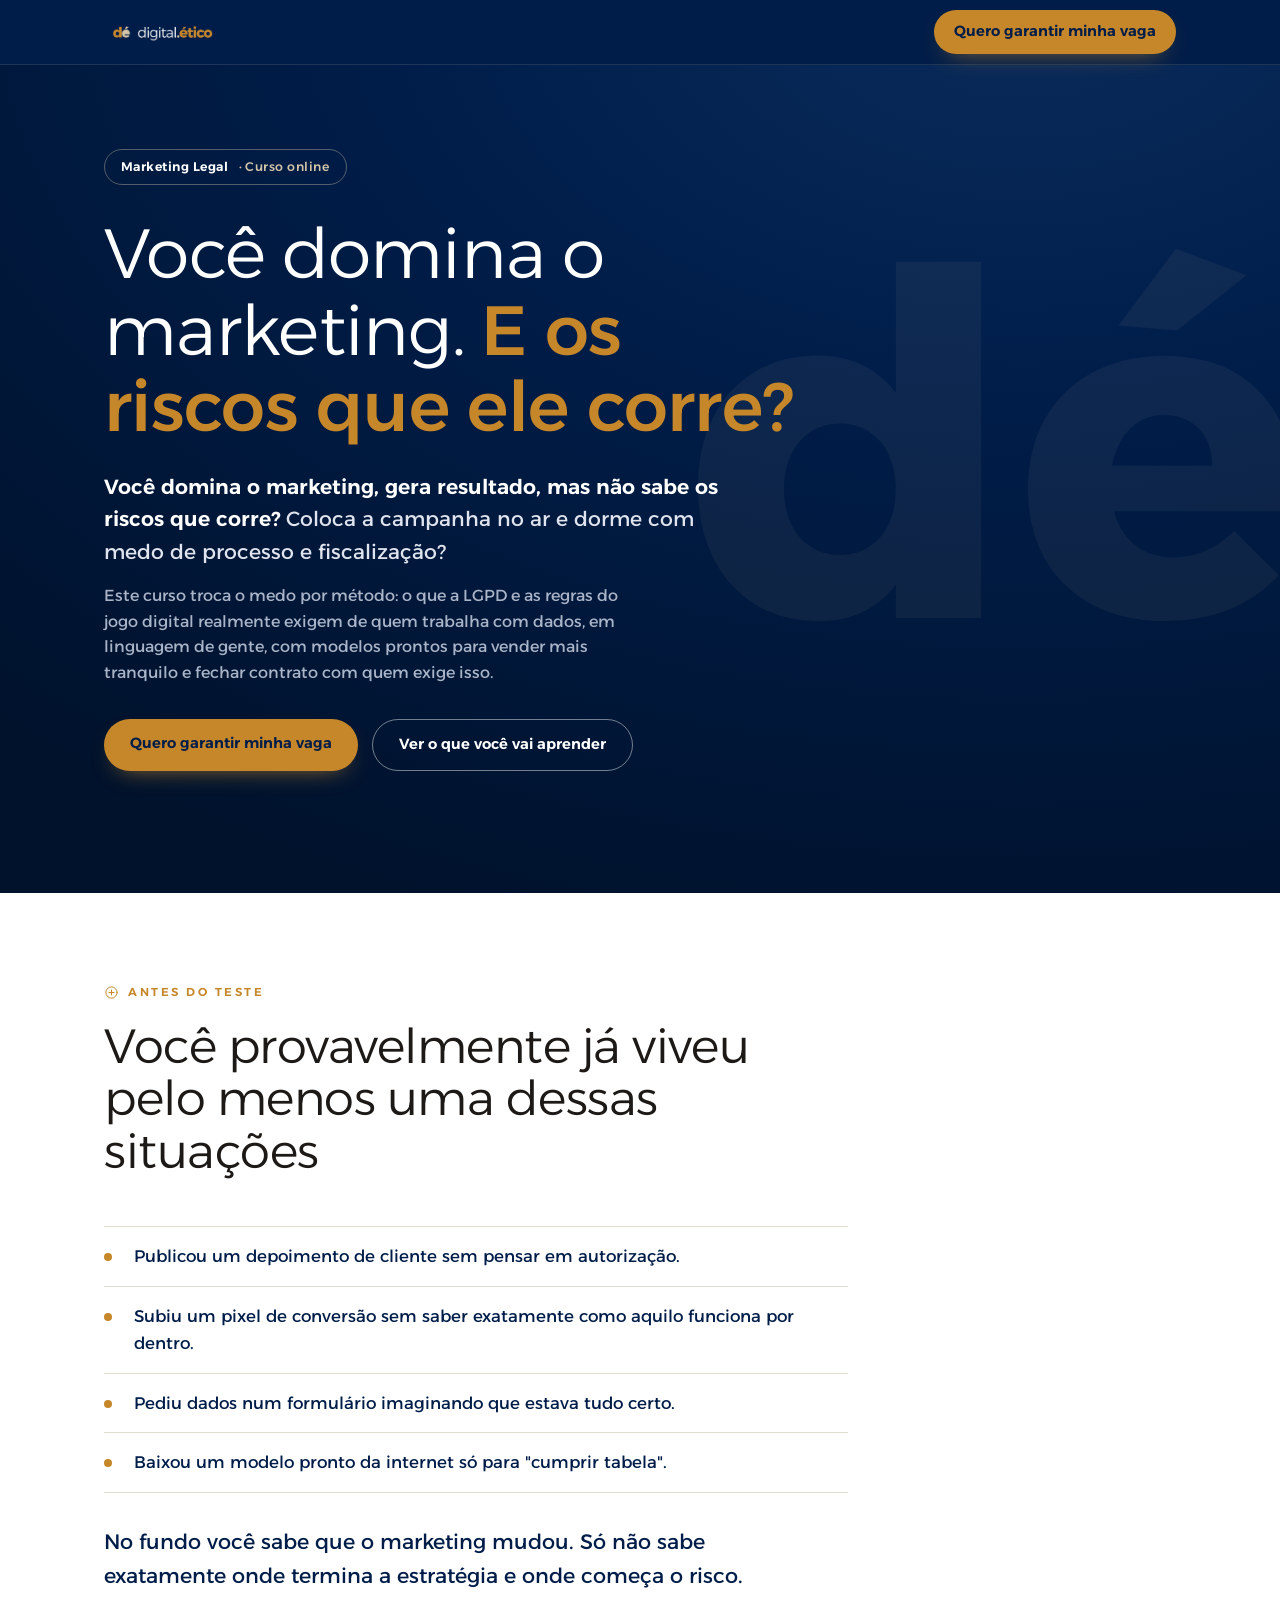
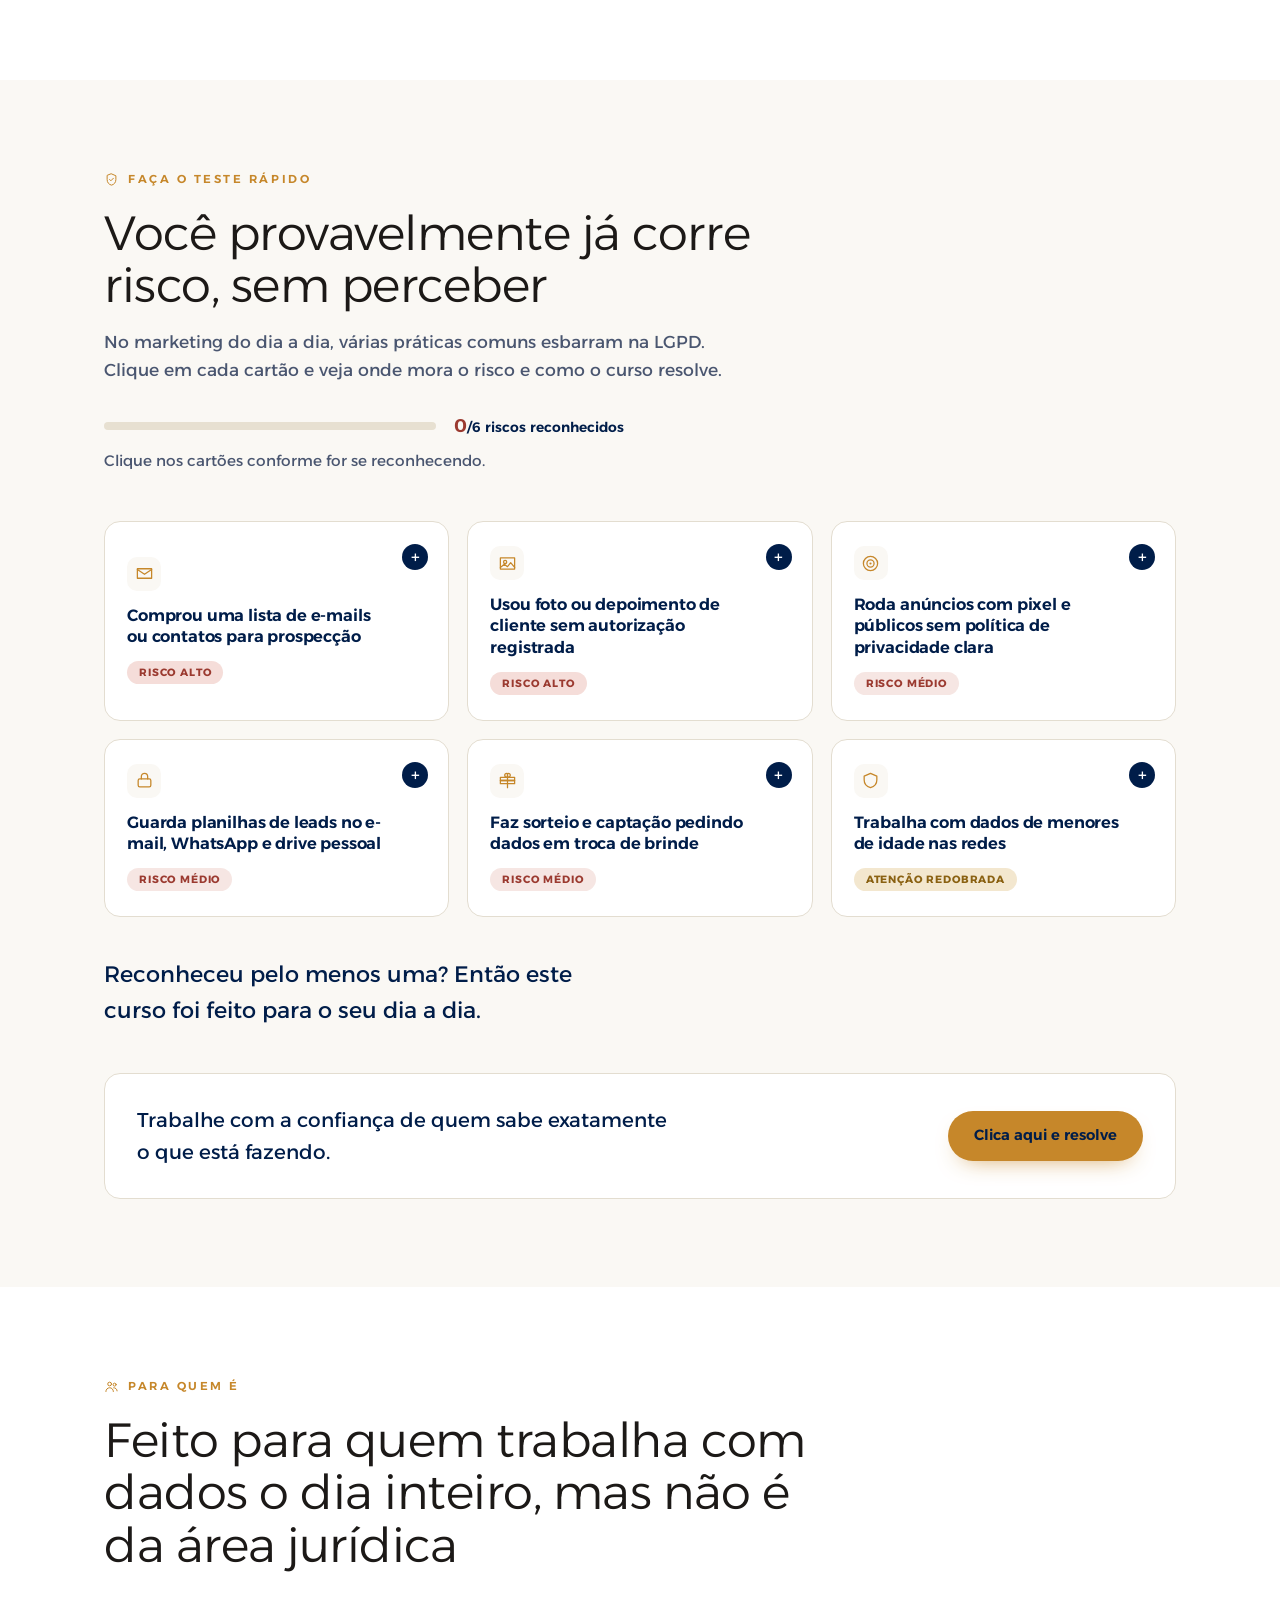
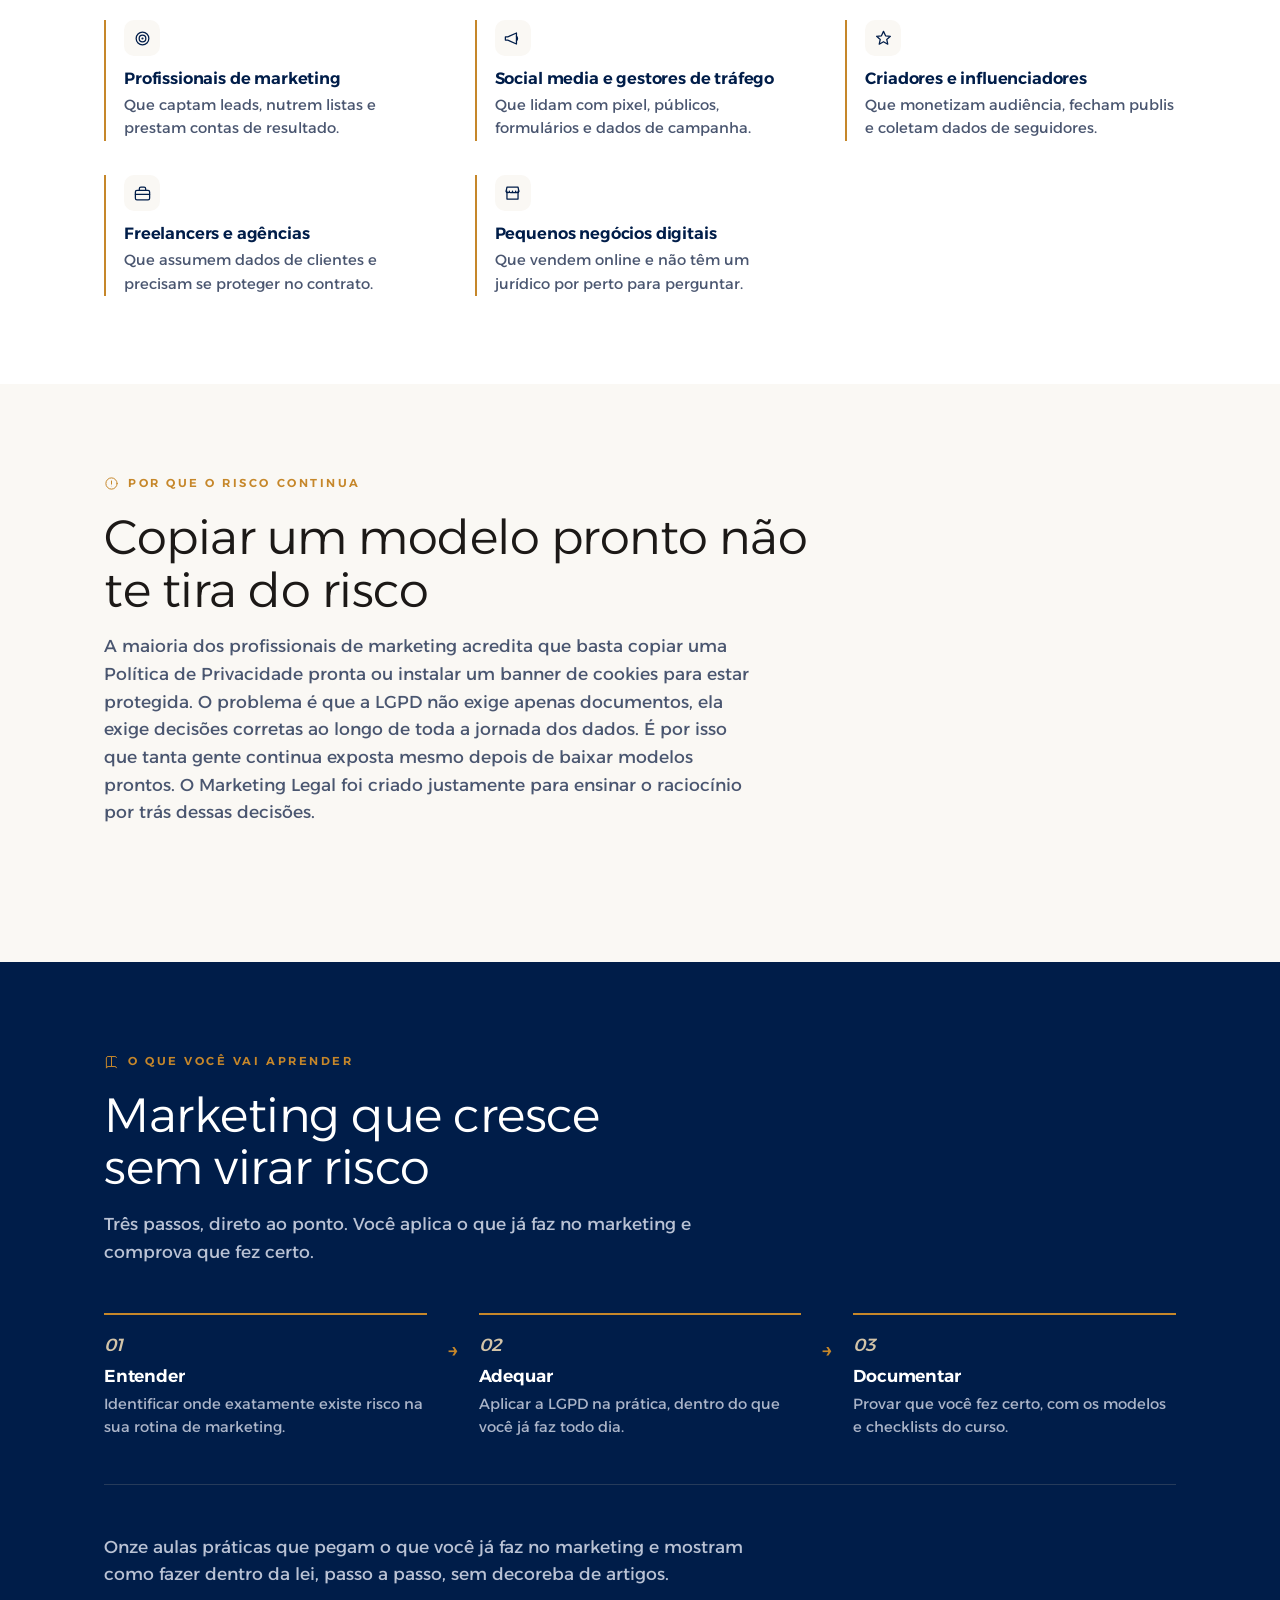
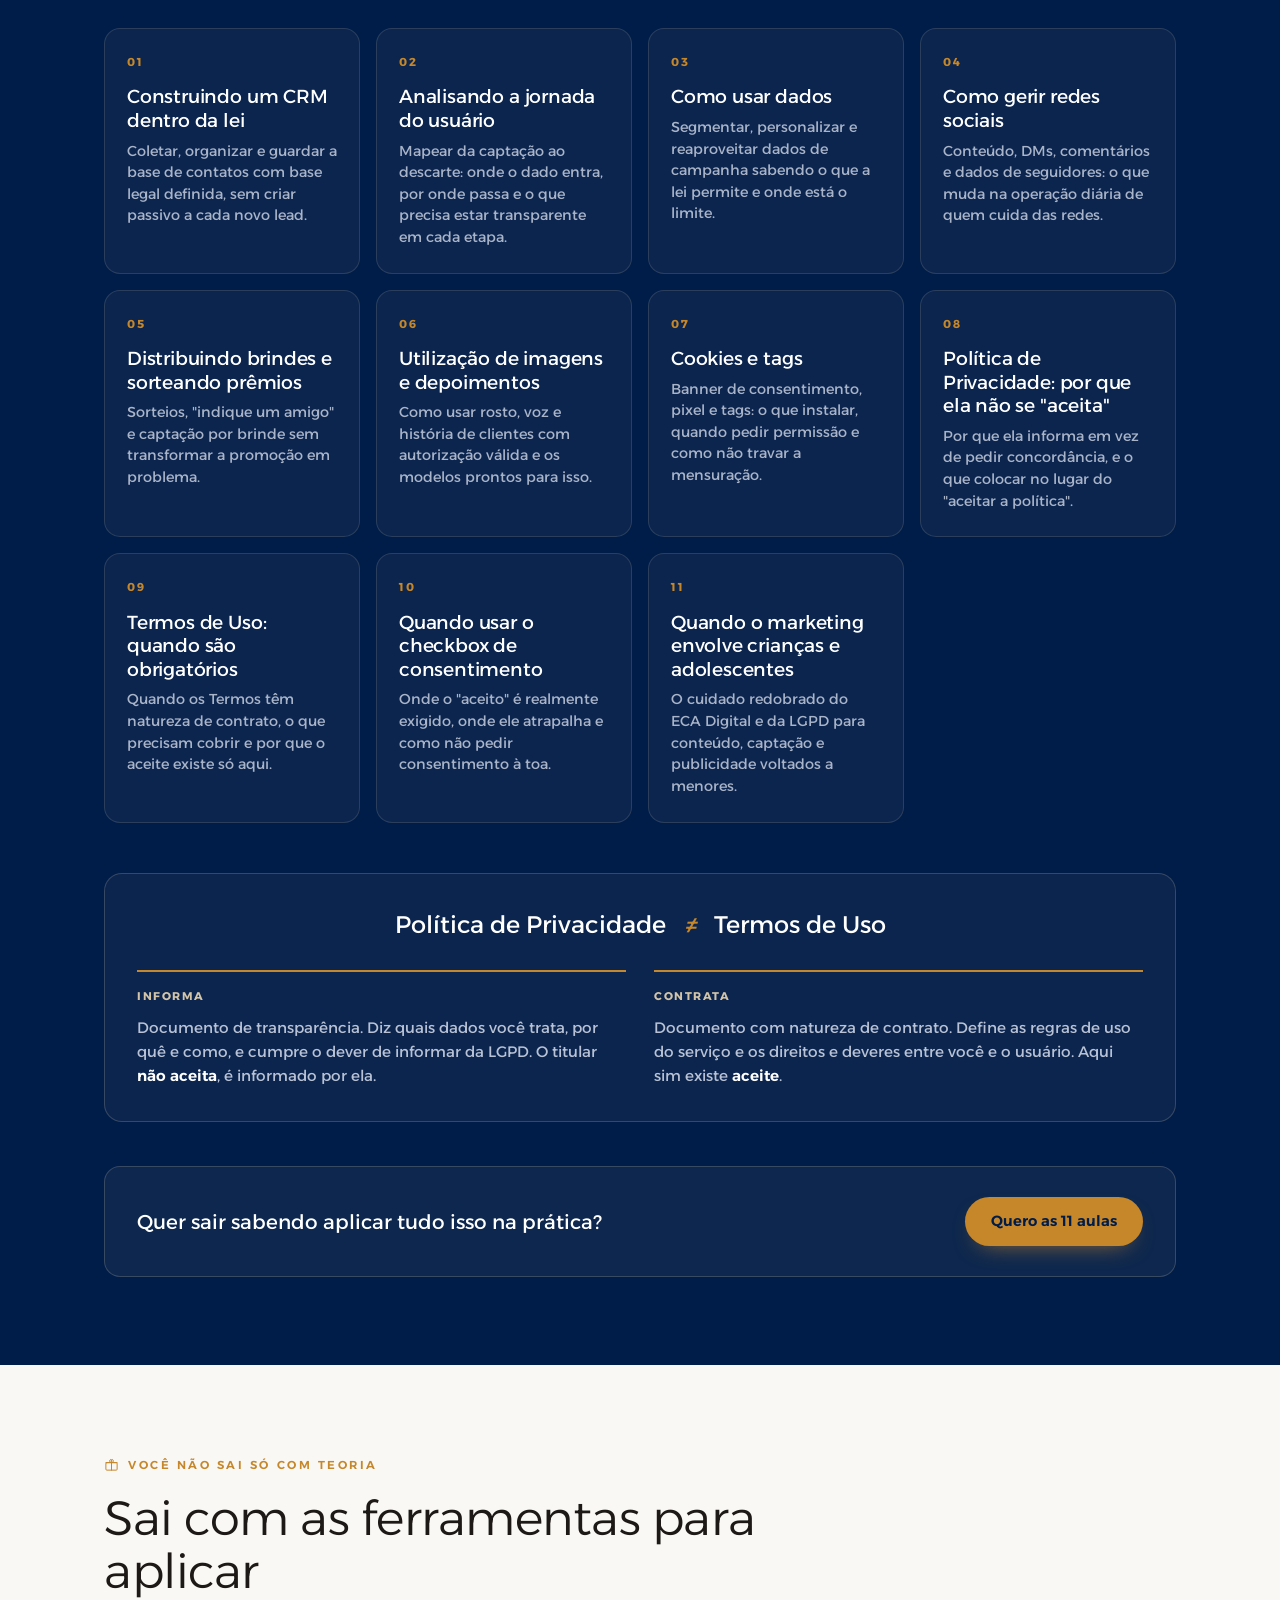
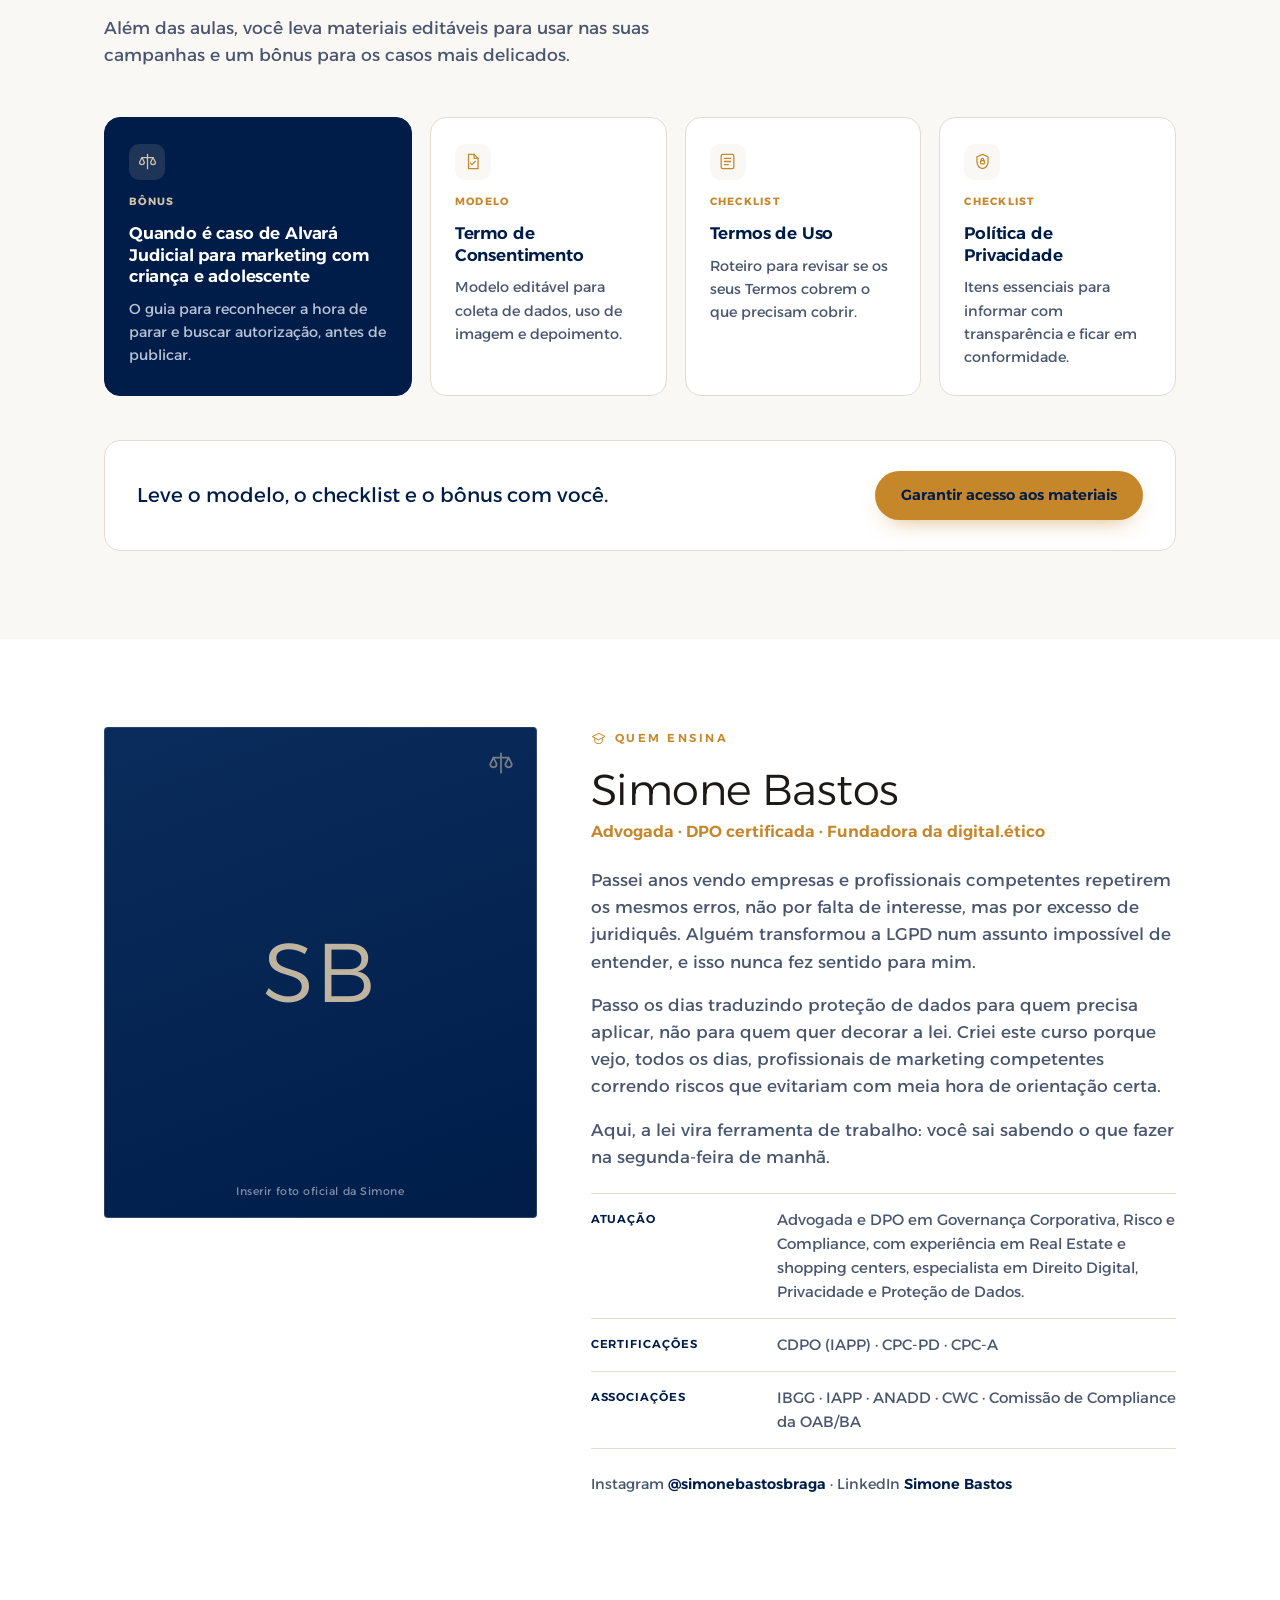
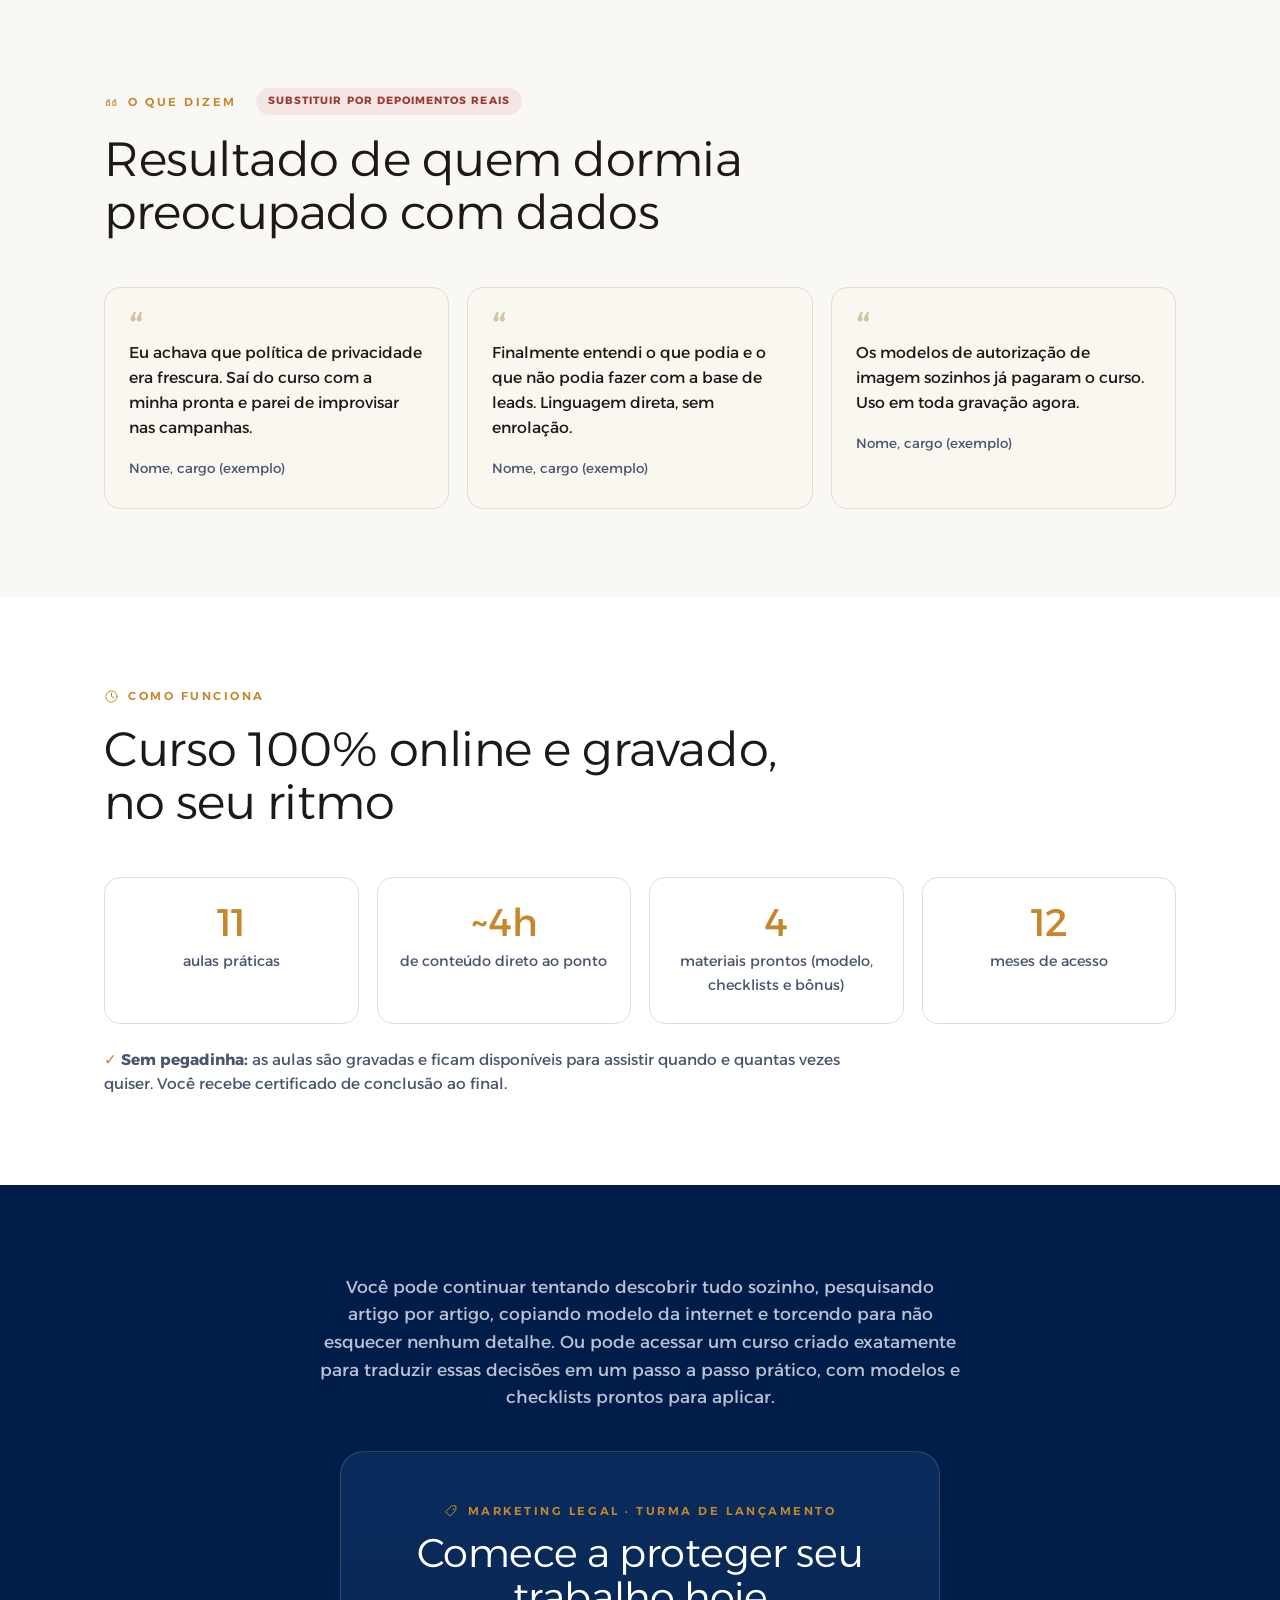
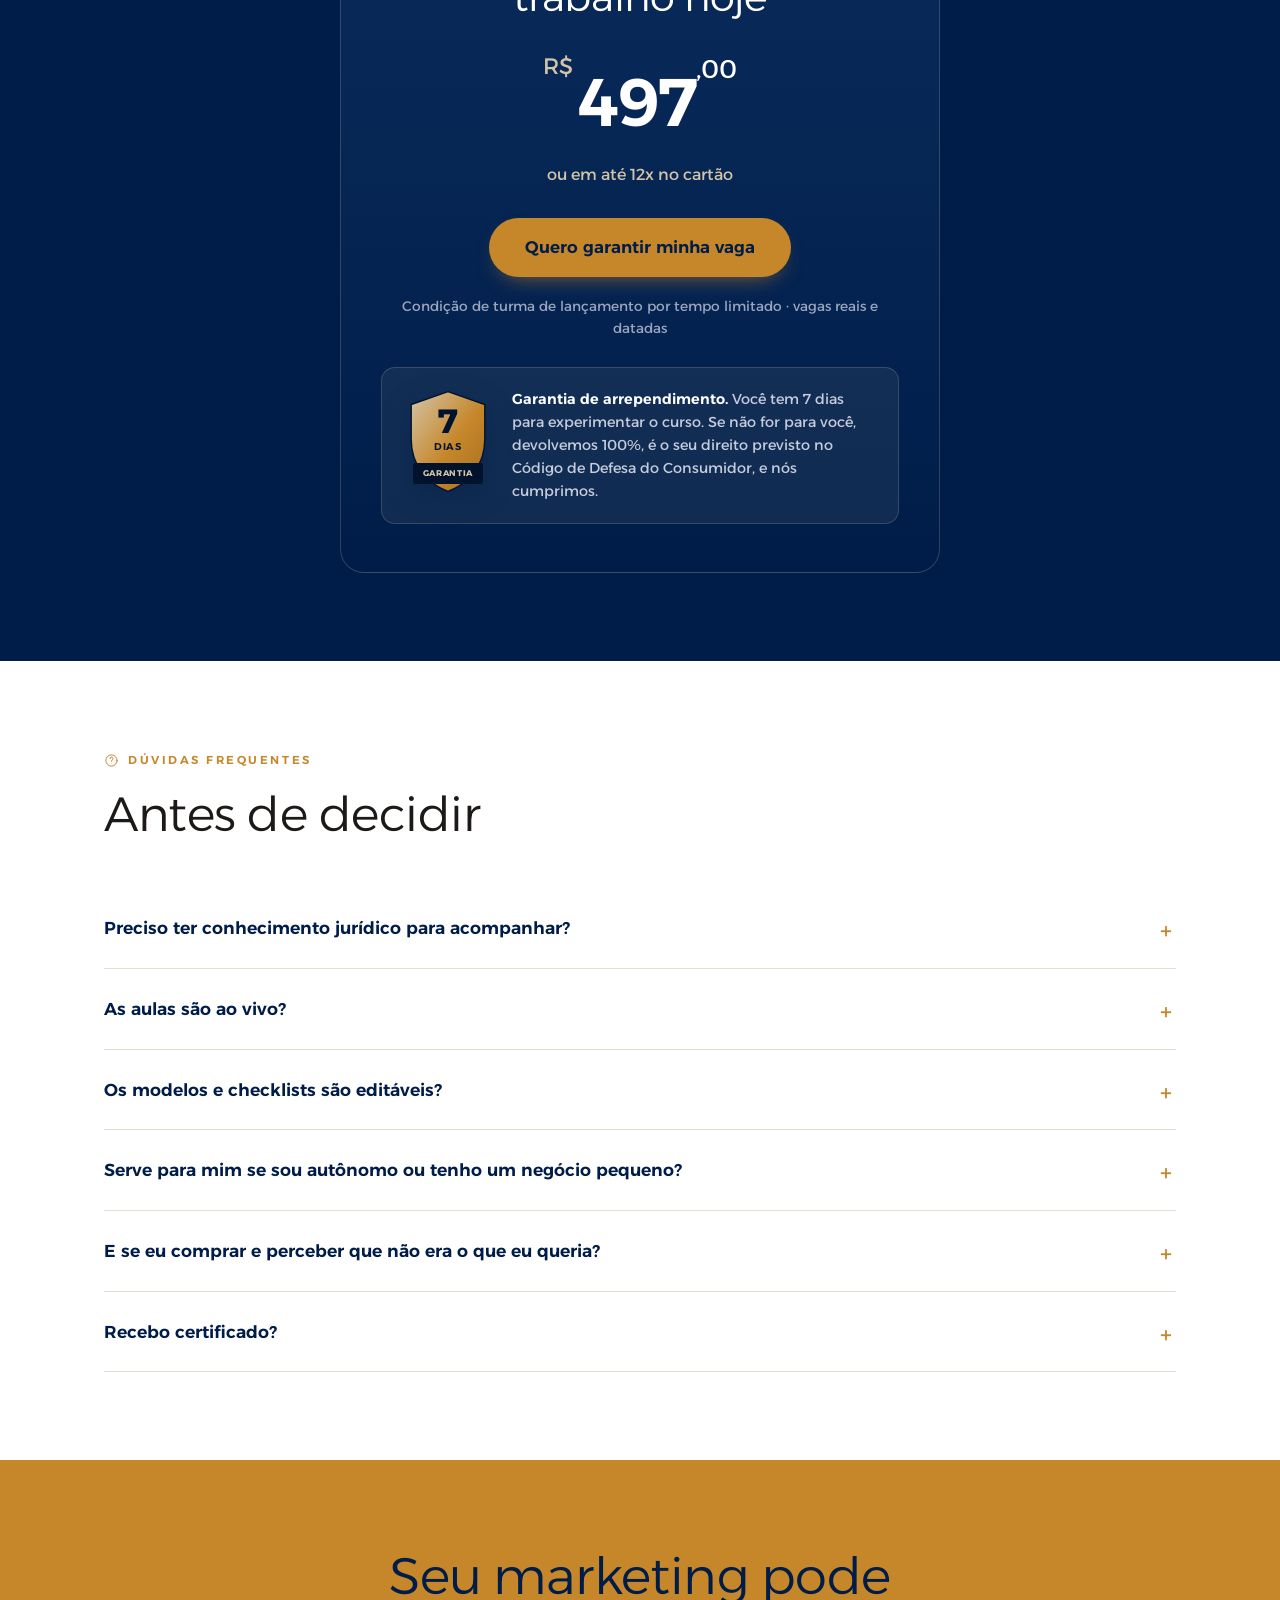
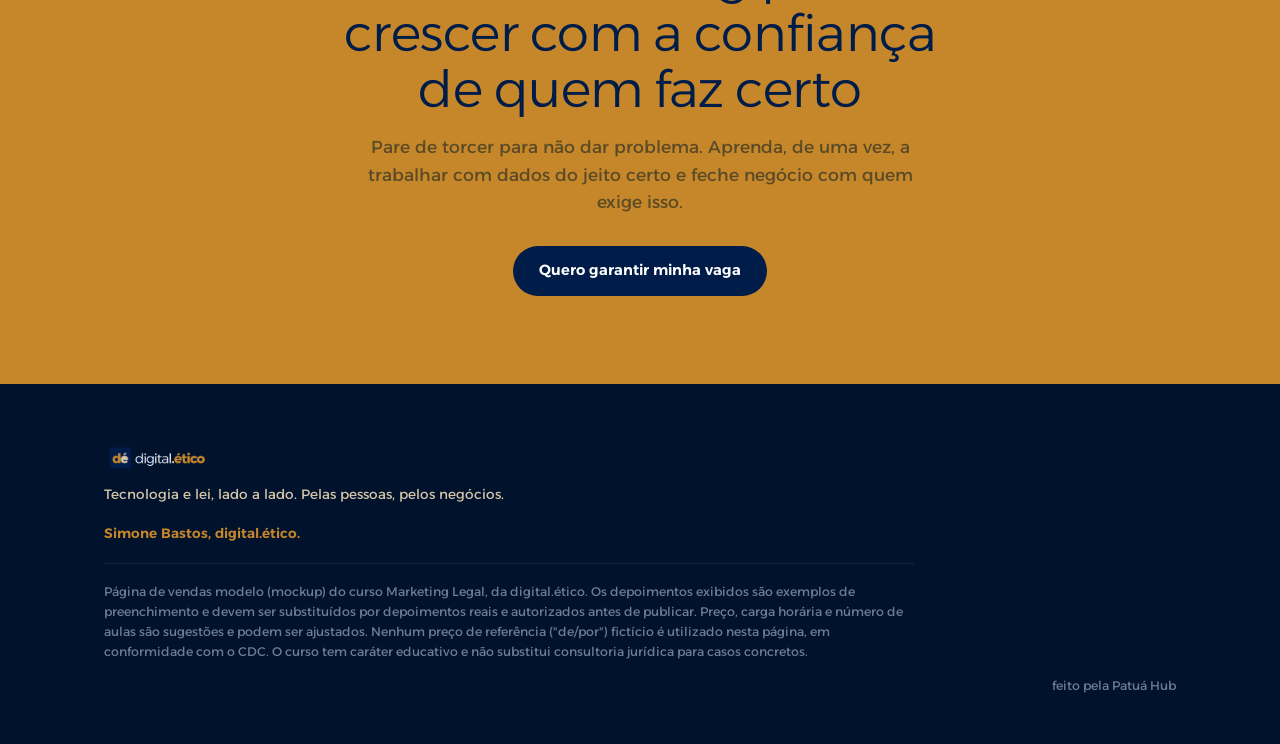
==== commit ad1c9d65: "Corrige capitalização: 'Feito pela' -> 'feito pela' no crédito do rodapé" ====
--- a/marketing-legal/index.html
+++ b/marketing-legal/index.html
@@ -412,7 +412,7 @@
     <div class="tagline">Tecnologia e lei, lado a lado. Pelas pessoas, pelos negócios.</div>
     <div class="founder">Simone Bastos, digital.ético.</div>
     <p class="disc">Página de vendas modelo (mockup) do curso Marketing Legal, da digital.ético. Os depoimentos exibidos são exemplos de preenchimento e devem ser substituídos por depoimentos reais e autorizados antes de publicar. Preço, carga horária e número de aulas são sugestões e podem ser ajustados. Nenhum preço de referência ("de/por") fictício é utilizado nesta página, em conformidade com o CDC. O curso tem caráter educativo e não substitui consultoria jurídica para casos concretos.</p>
-    <p class="foot-credit">Feito pela <a href="https://www.patuahub.com.br" target="_blank" rel="noopener">Patuá Hub</a></p>
+    <p class="foot-credit">feito pela <a href="https://www.patuahub.com.br" target="_blank" rel="noopener">Patuá Hub</a></p>
   </div>
 </footer>
 
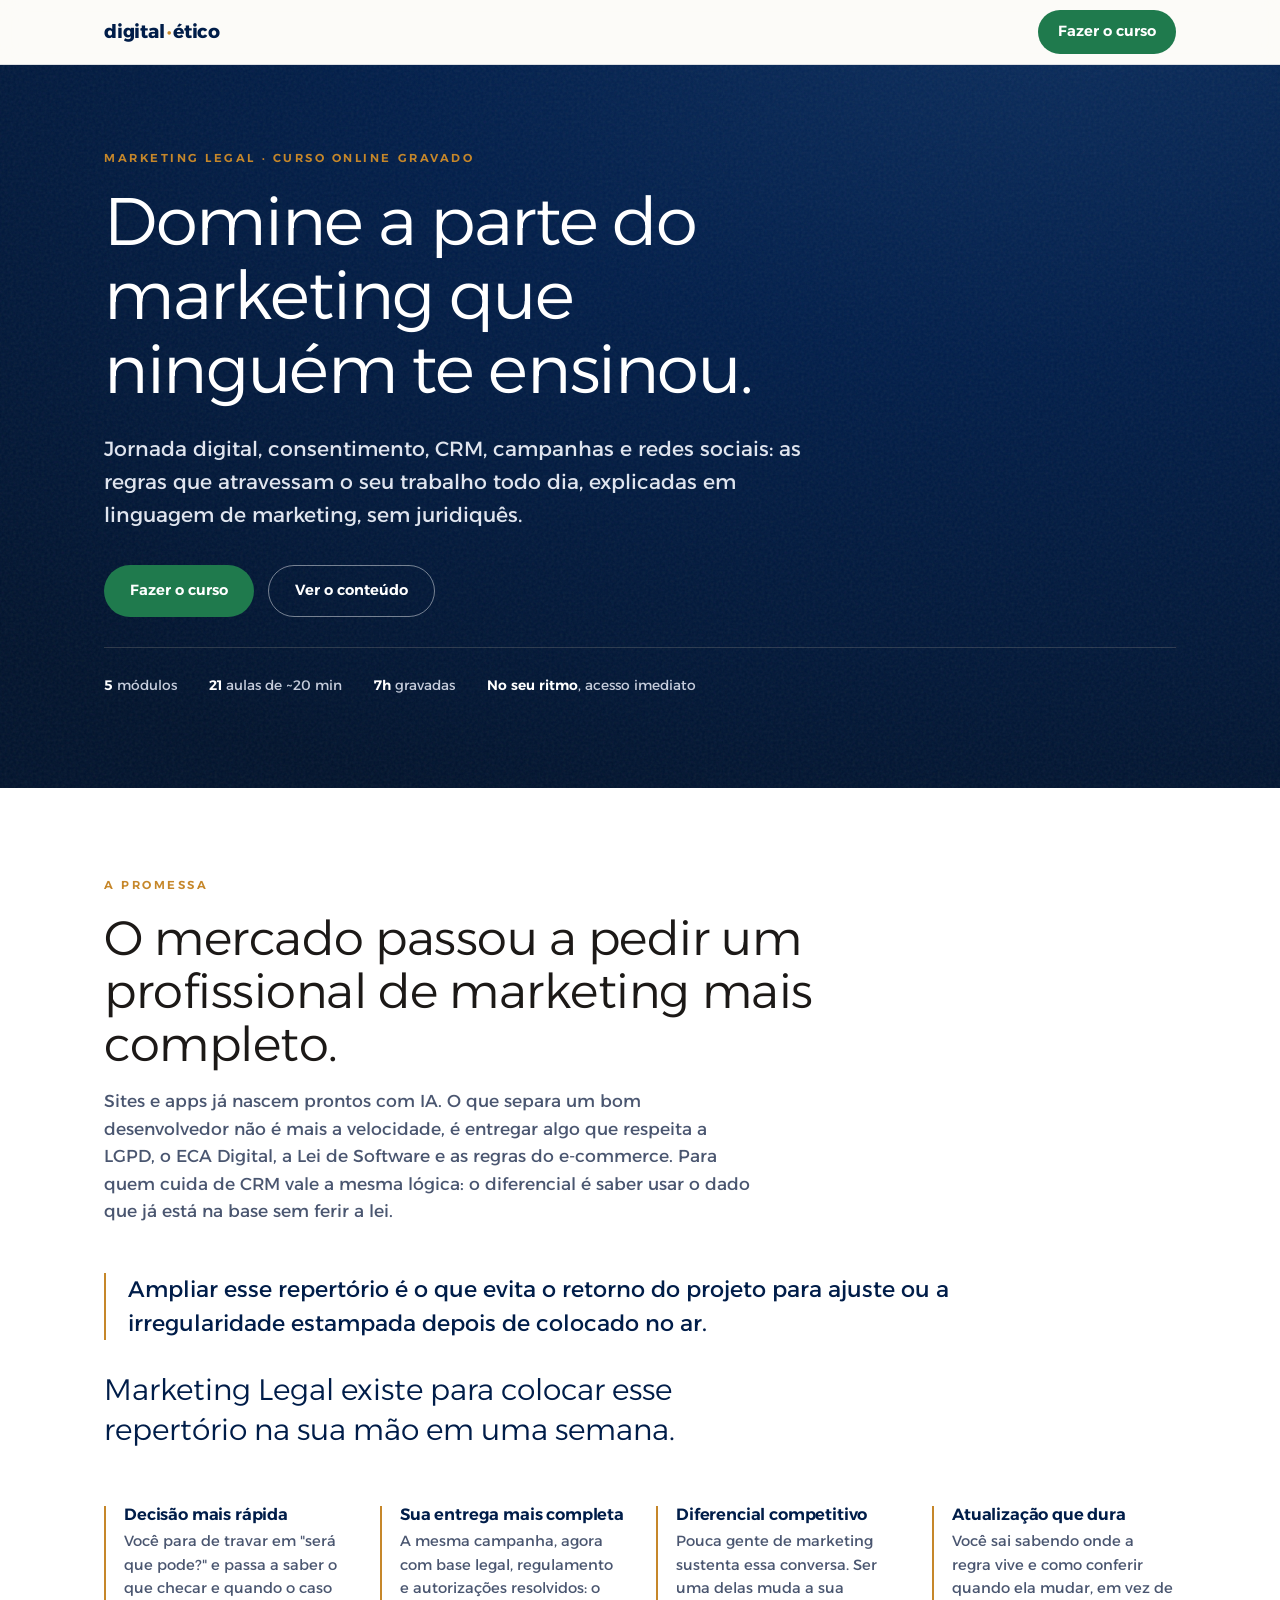
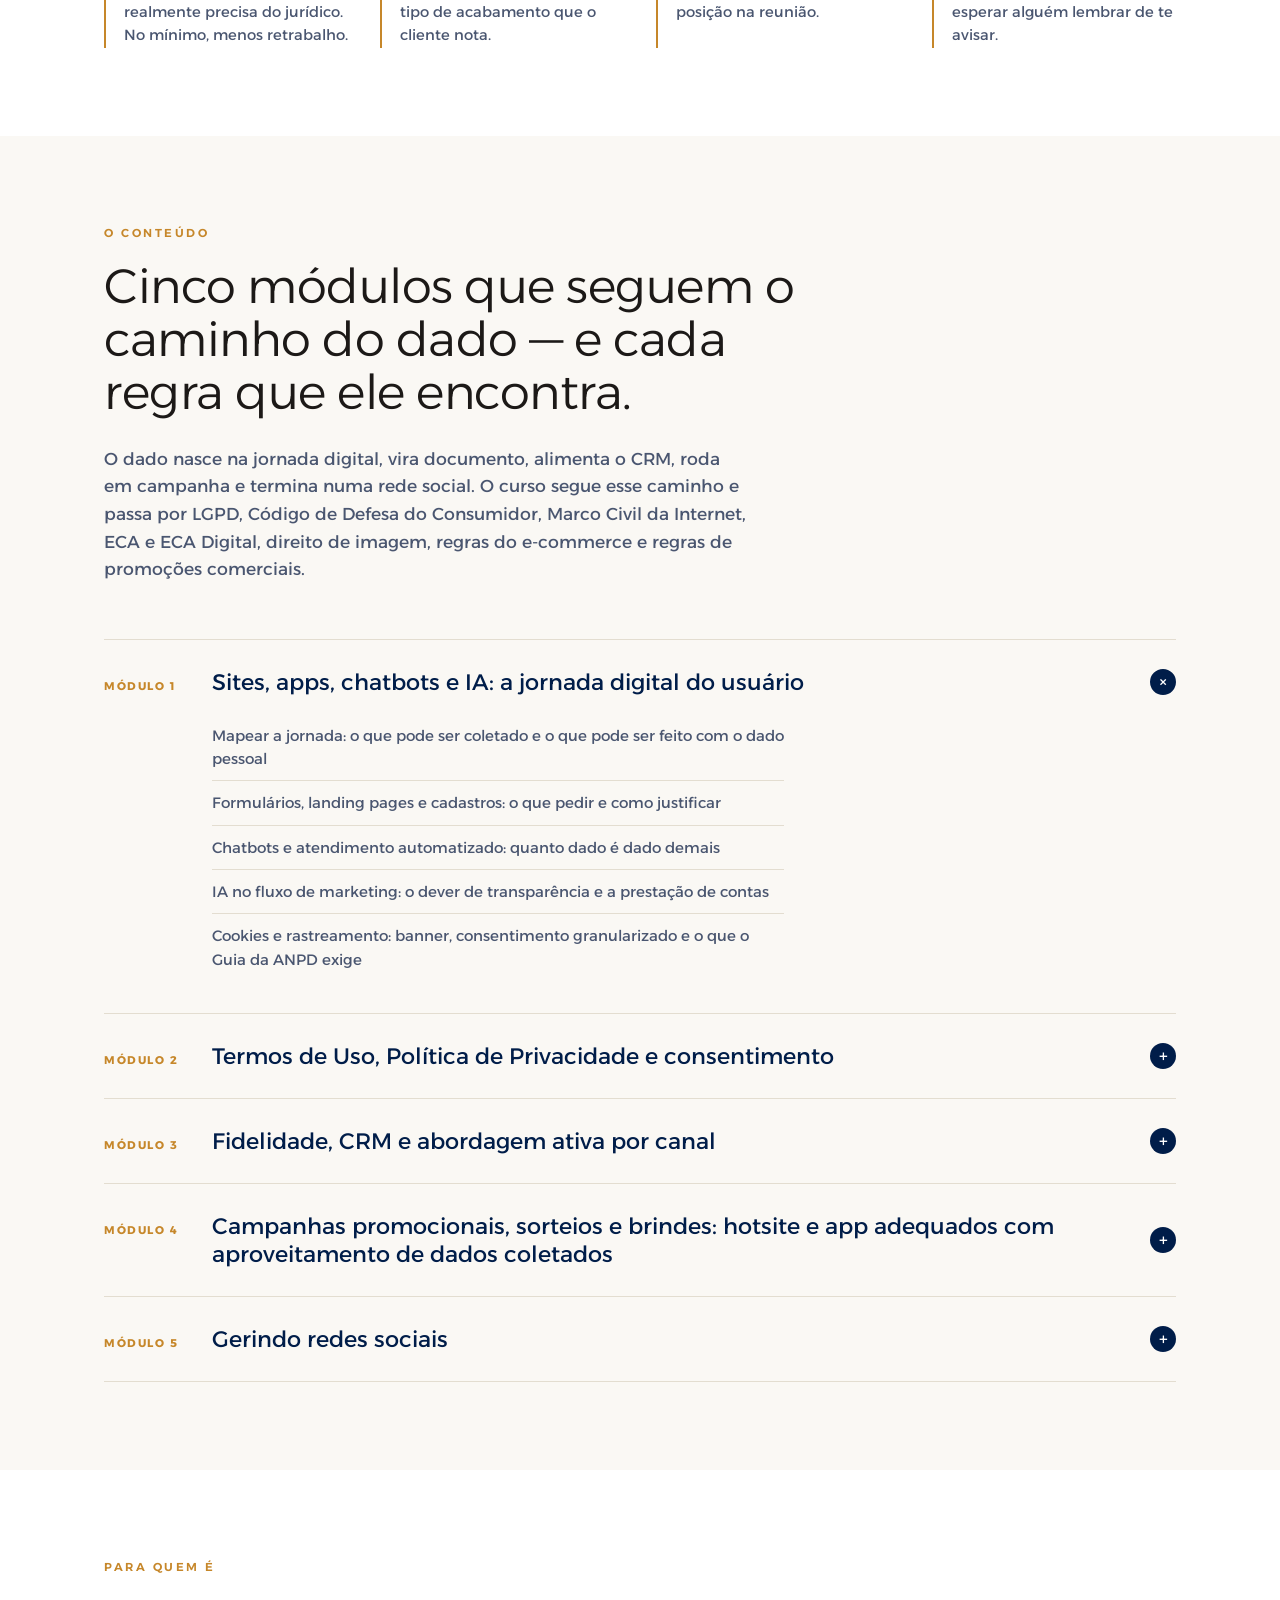
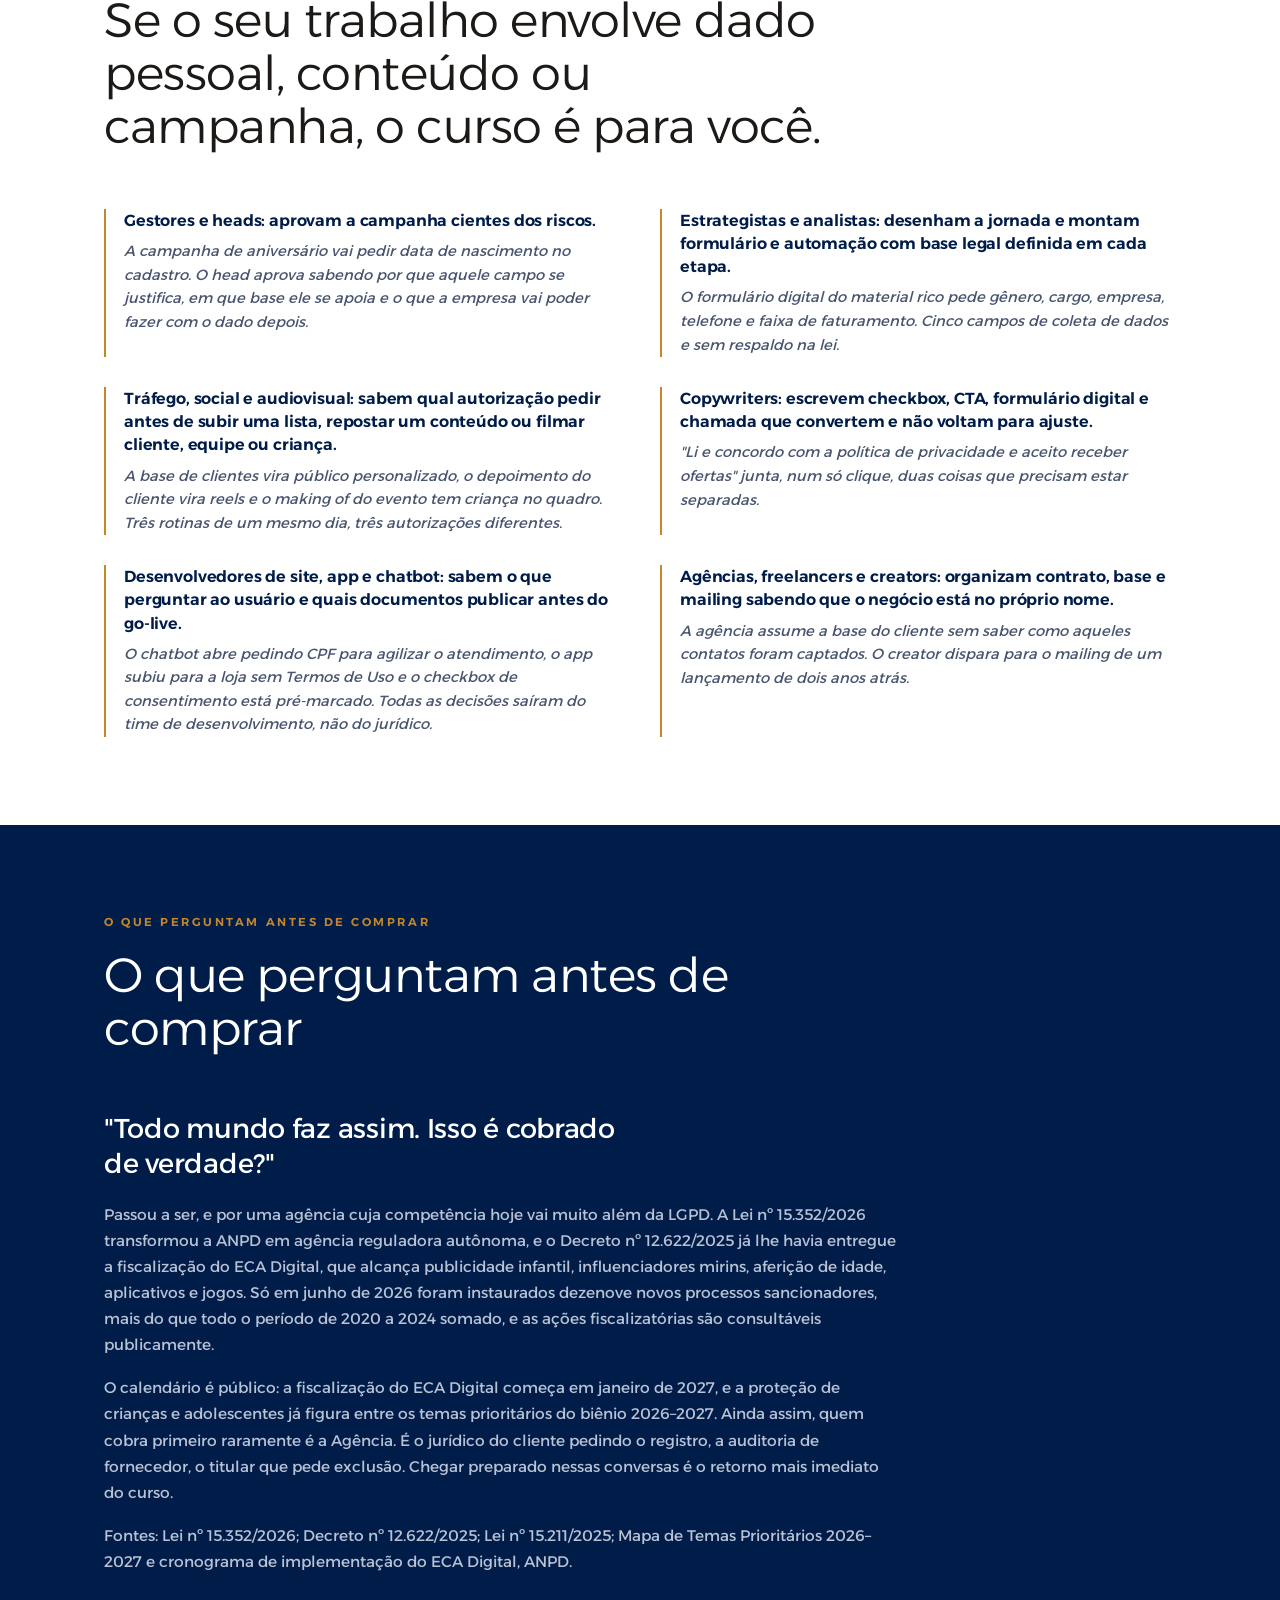
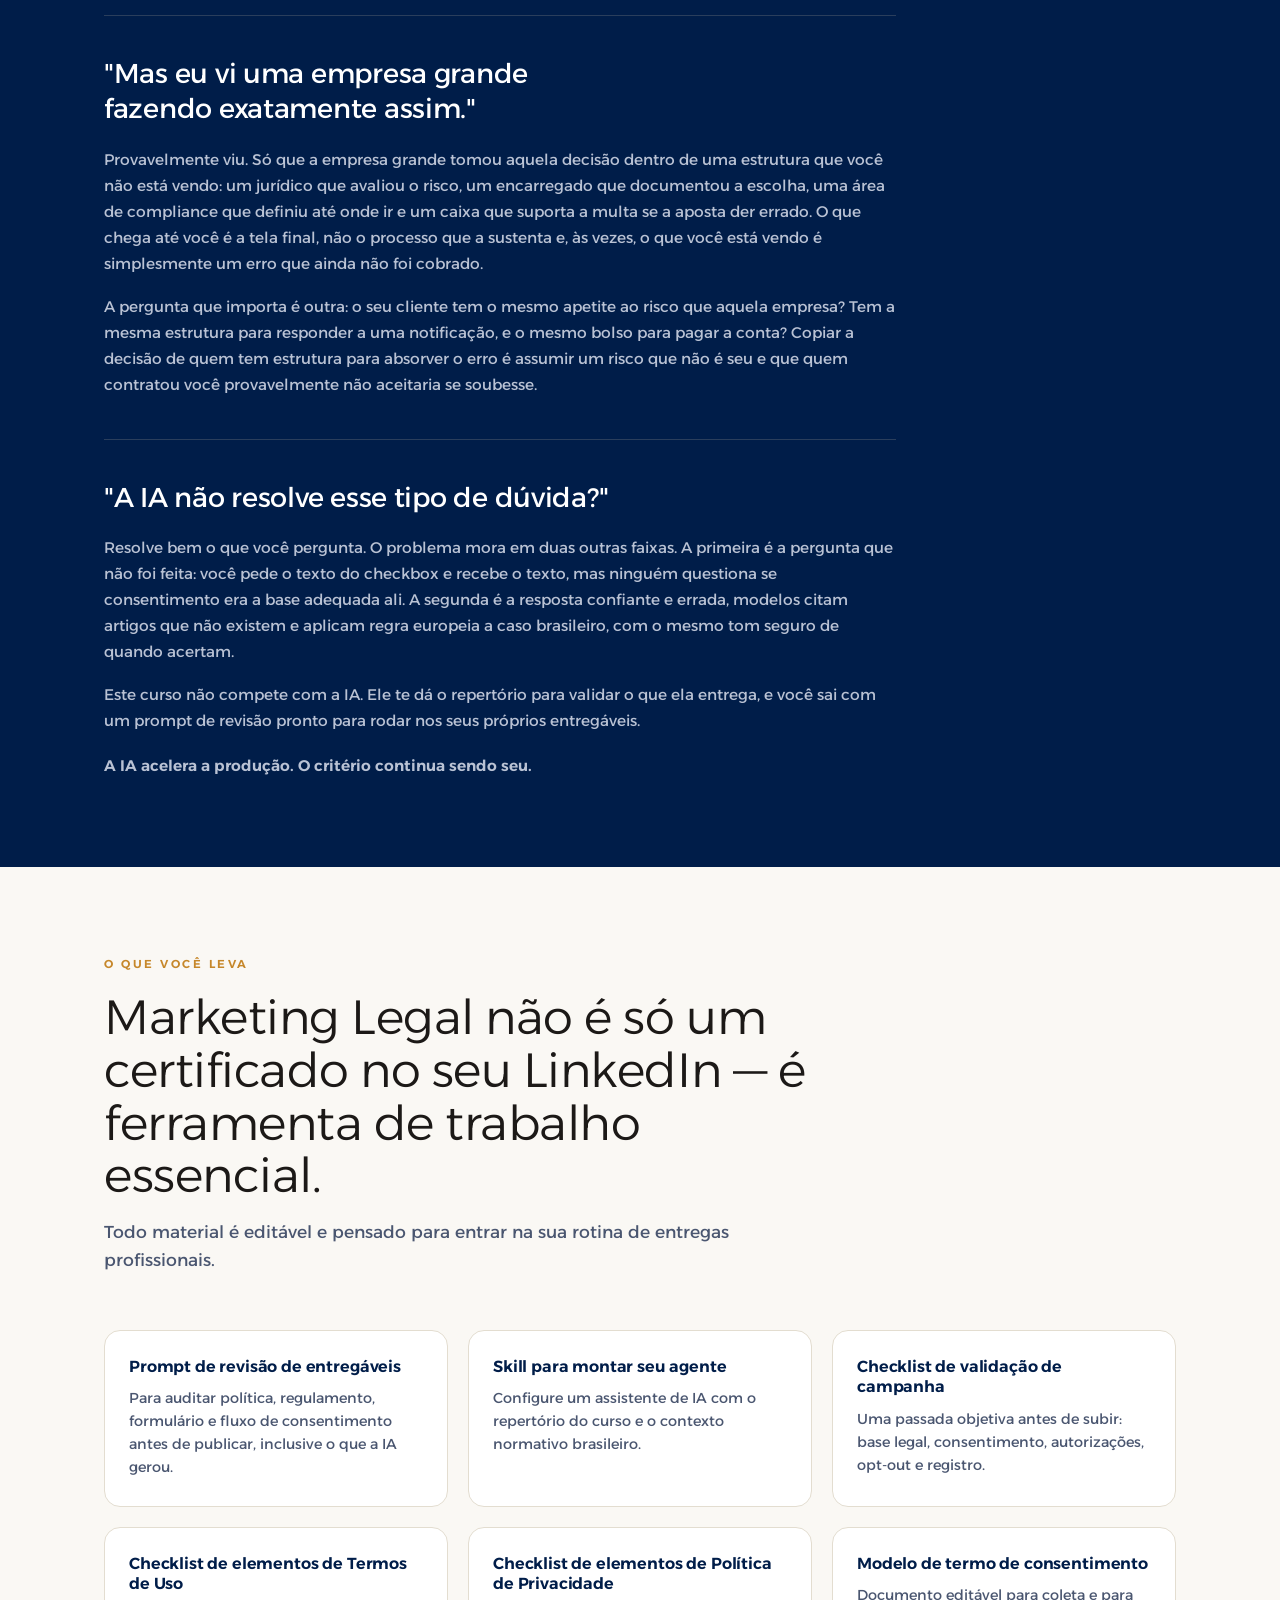
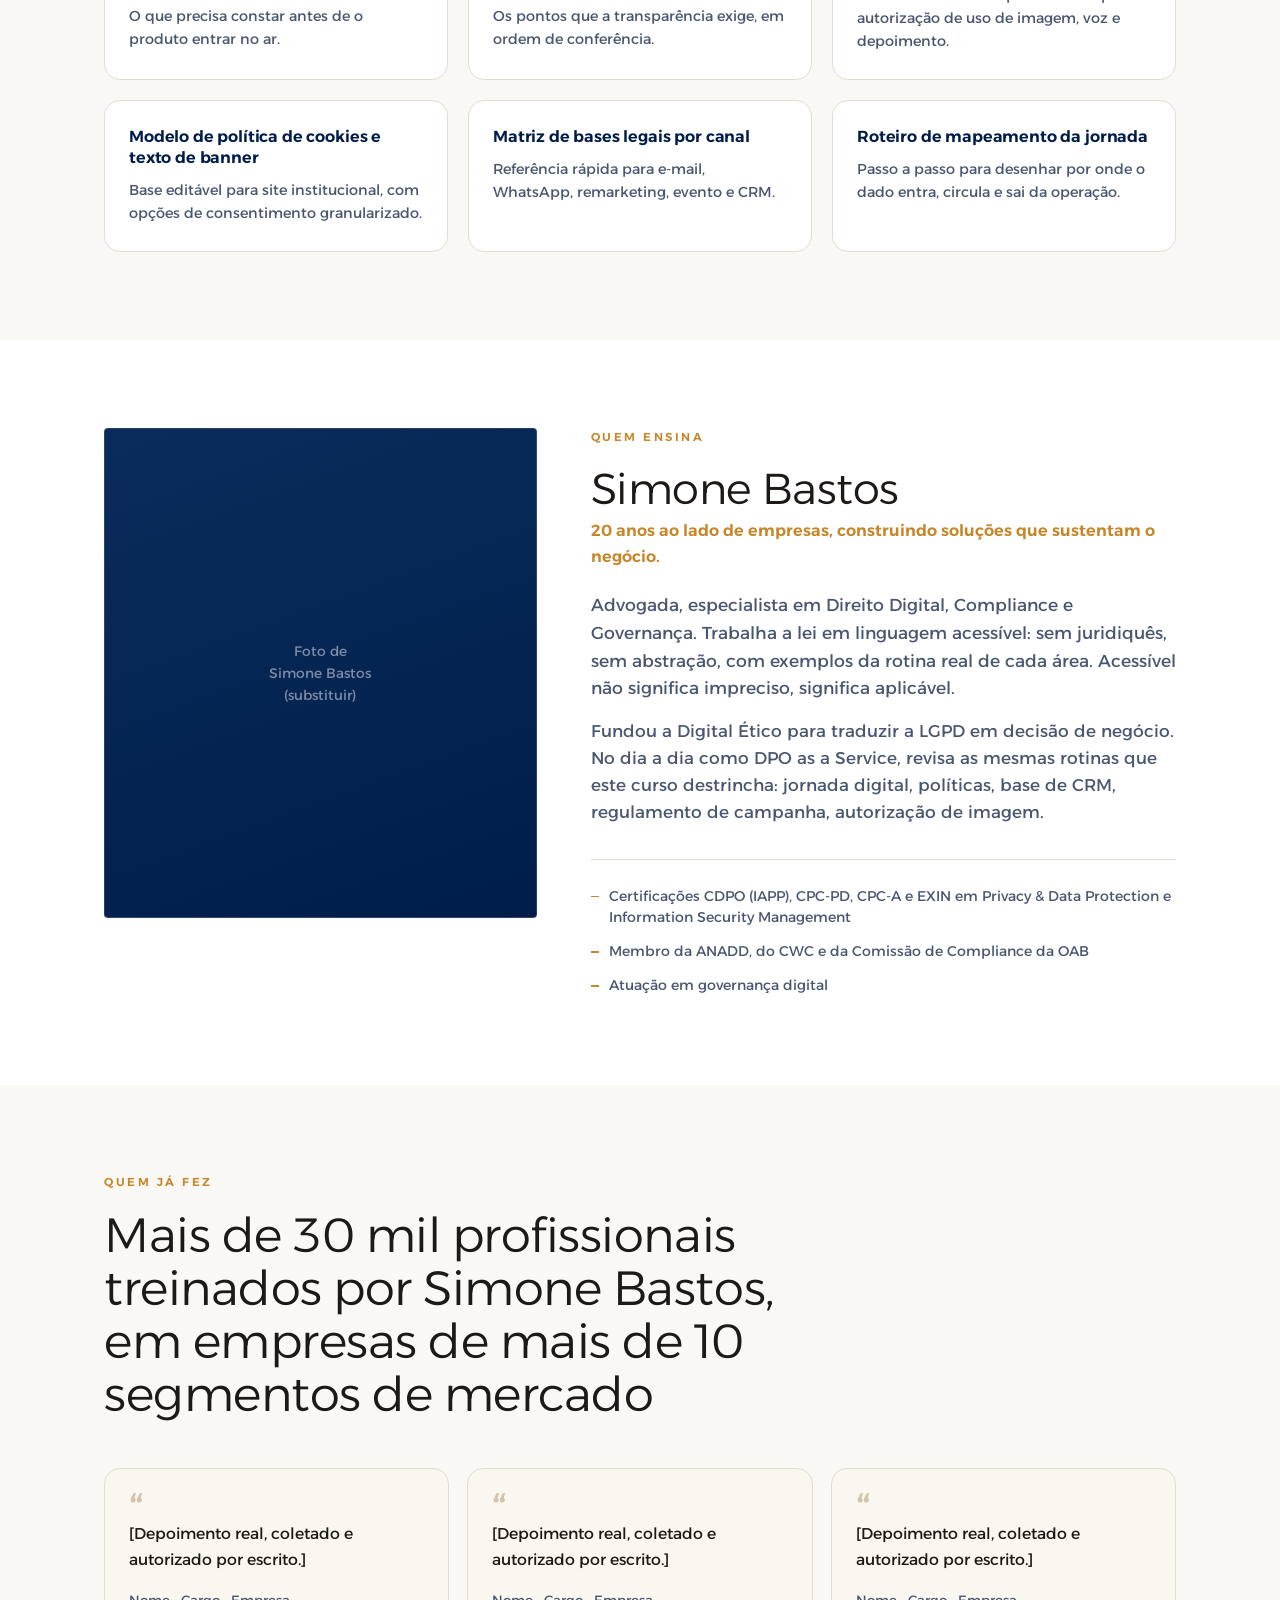
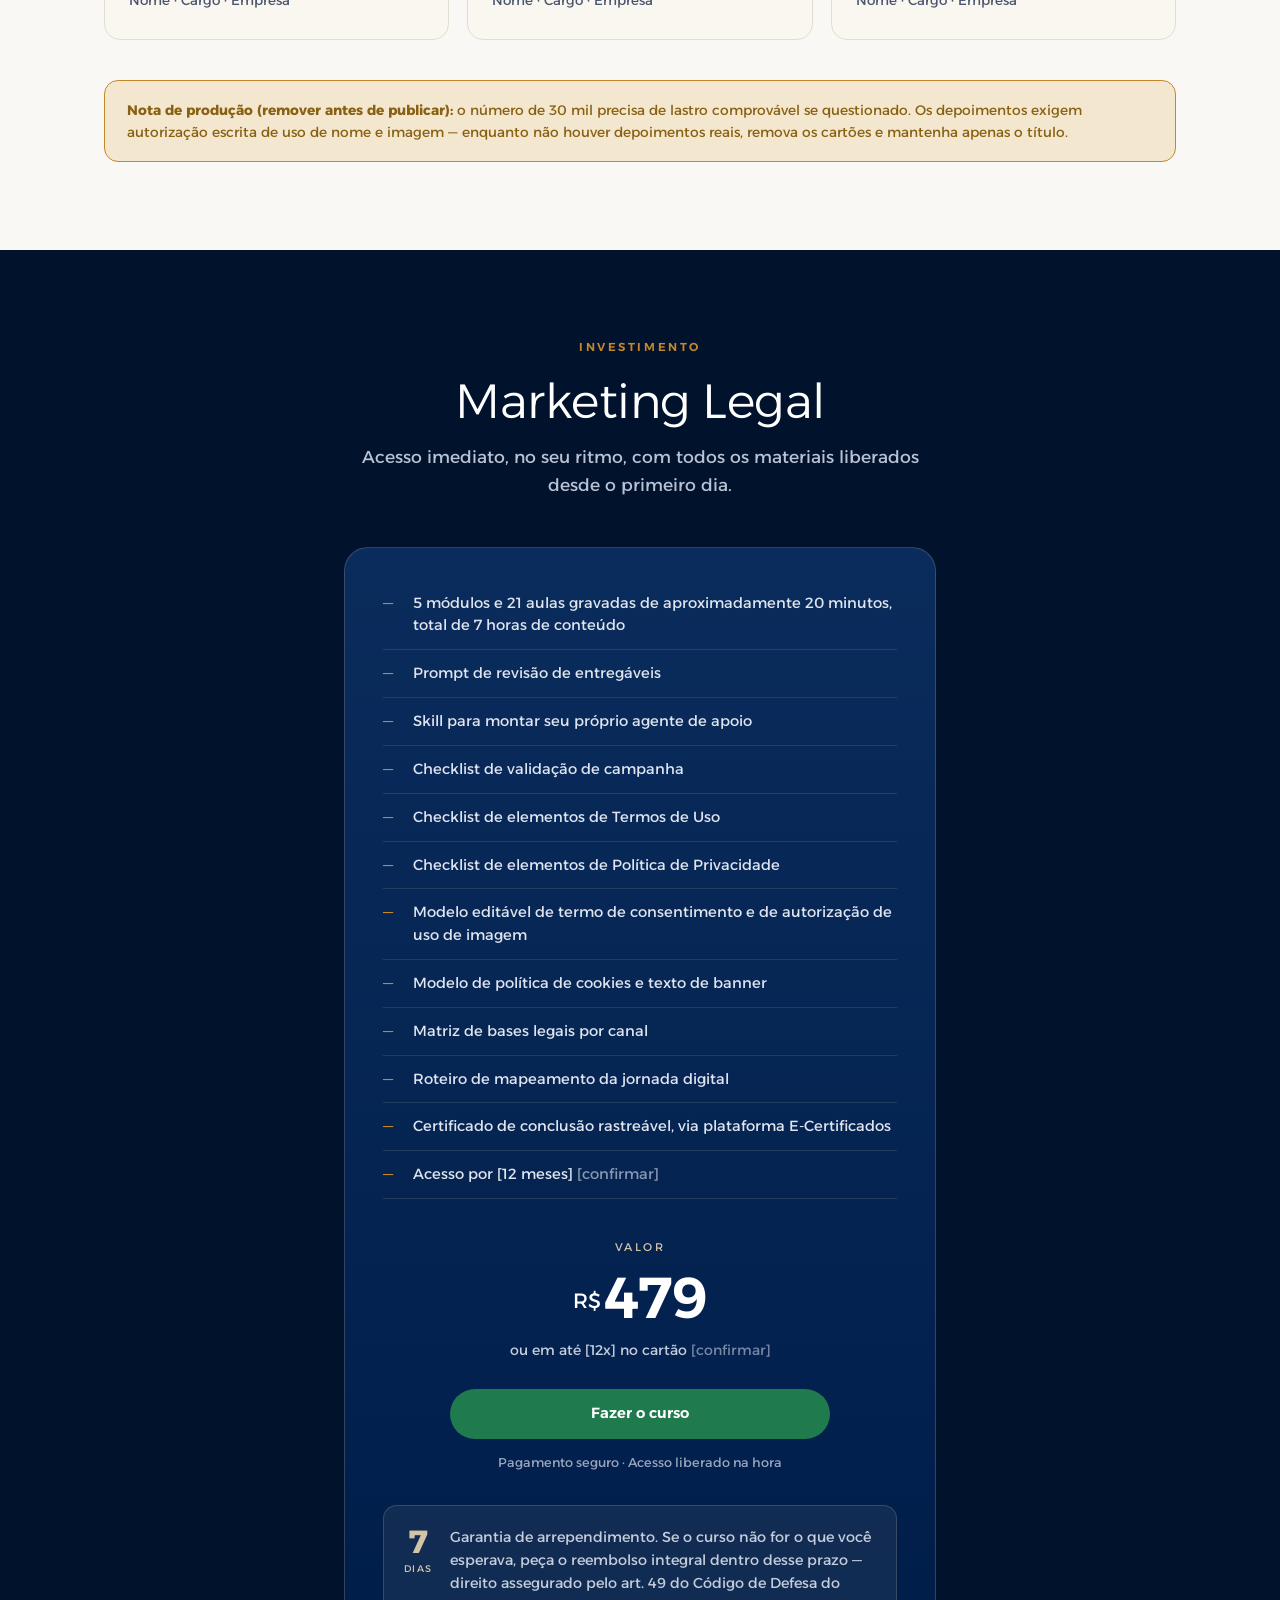
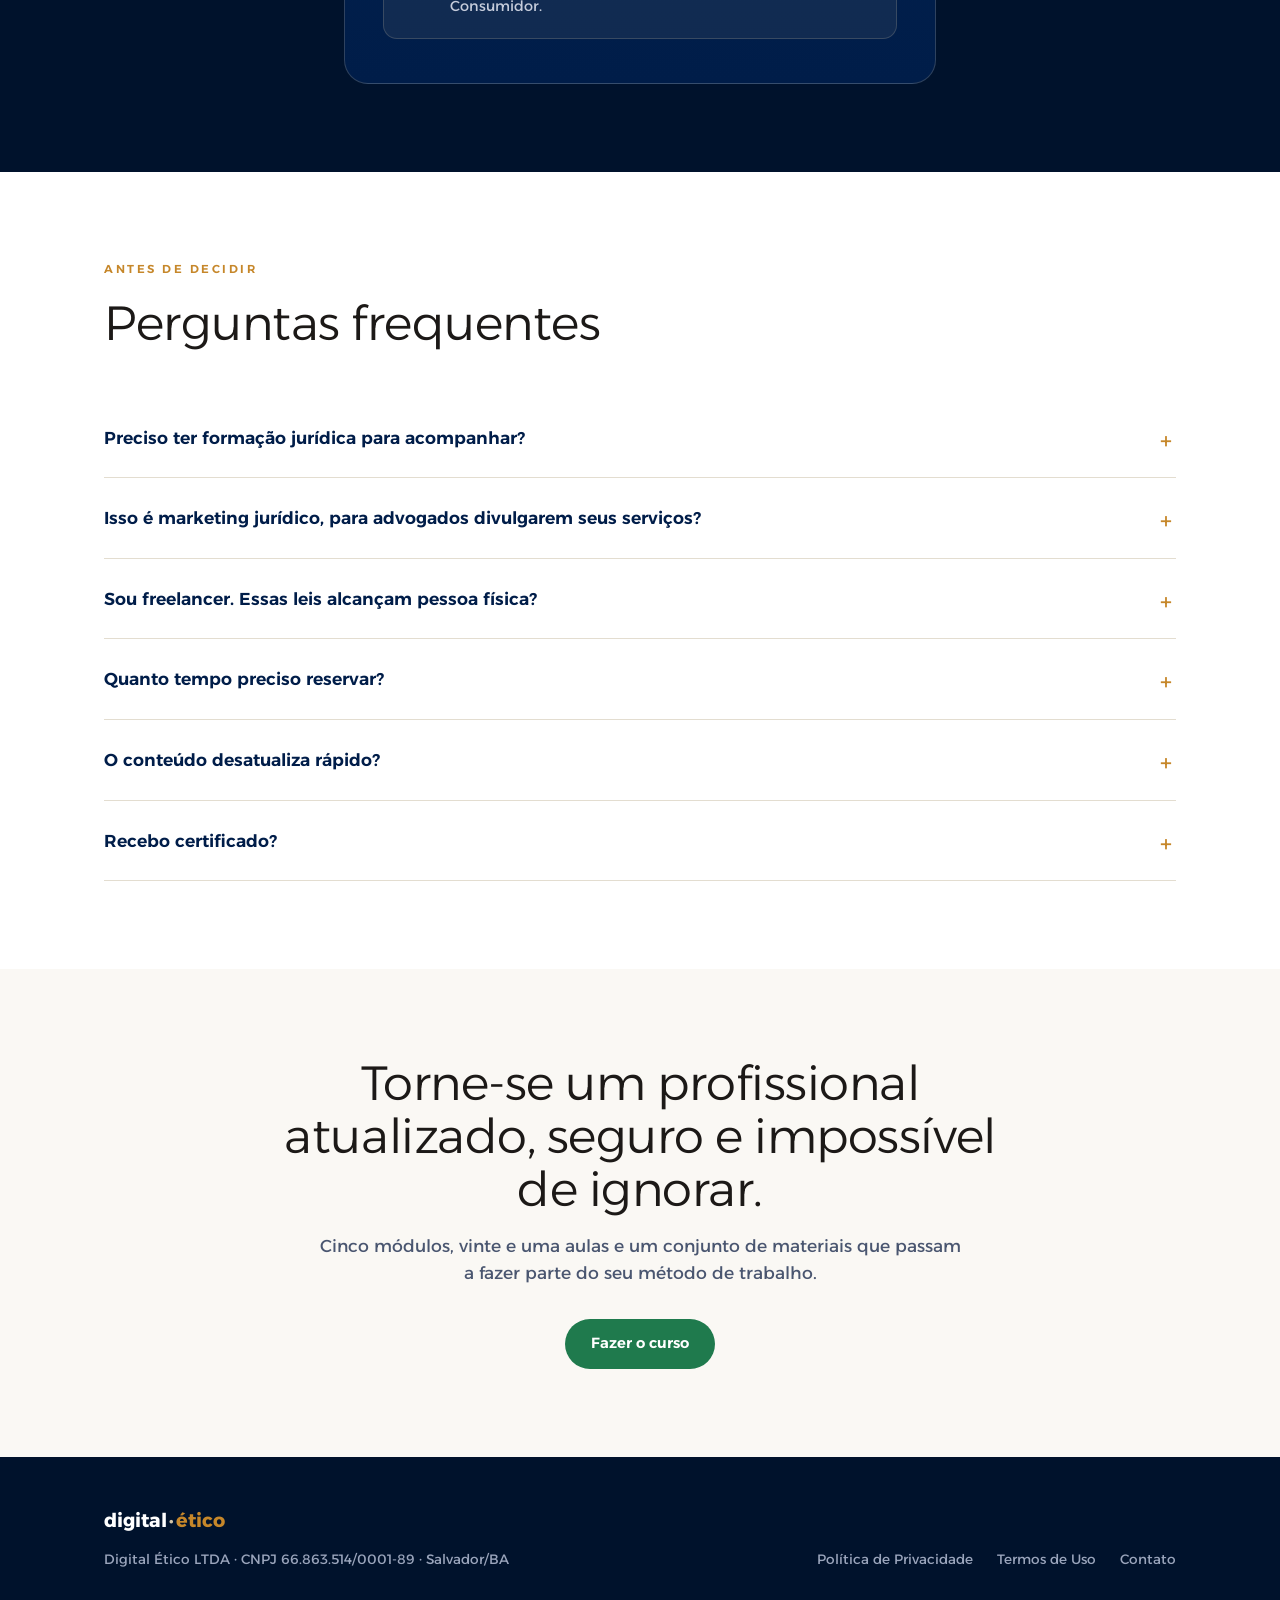
==== commit 571c3e96: "Atualiza LP Marketing Legal para a v10 Substitui o conteúdo de marketing-legal/ pela v10: paleta tra" ====
--- a/marketing-legal/index.html
+++ b/marketing-legal/index.html
@@ -2,14 +2,9 @@
 <html lang="pt-BR">
 <head>
 <meta charset="UTF-8">
-<meta name="viewport" content="width=device-width, initial-scale=1.0">
-<title>Marketing Legal · Curso da digital.ético</title>
-<meta name="description" content="Curso online de Marketing Legal para quem trabalha com dados no marketing e não é da área jurídica. LGPD em linguagem direta, com modelos e checklists prontos para usar.">
-<meta property="og:type" content="website">
-<meta property="og:locale" content="pt_BR">
-<meta property="og:title" content="Marketing Legal · Curso da digital.ético">
-<meta property="og:description" content="Curso online de Marketing Legal para quem trabalha com dados no marketing e não é da área jurídica. LGPD em linguagem direta, com modelos e checklists prontos para usar.">
-
+<meta name="viewport" content="width=device-width, initial-scale=1">
+<title>Marketing Legal — Curso online para profissionais de marketing | Digital Ético</title>
+<meta name="description" content="Curso online gravado. 5 módulos, 21 aulas, 7h. As regras que atravessam o trabalho de marketing todo dia: jornada digital, consentimento, CRM, campanhas promocionais e redes sociais.">
 <link rel="preconnect" href="https://fonts.googleapis.com">
 <link rel="preconnect" href="https://fonts.gstatic.com" crossorigin>
 <link href="https://fonts.googleapis.com/css2?family=Alexandria:wght@300;400;500;600;700&display=swap" rel="stylesheet">
@@ -20,456 +15,517 @@
 <!-- HEADER -->
 <header>
   <div class="wrap nav">
-    <a href="../index.html" class="logo"><img src="img/logo-horizontal-navy.png" alt="digital.ético"></a>
-    <a href="#oferta" class="btn btn-gold">Quero garantir minha vaga</a>
+    <a class="logo" href="#topo">digital<span class="dot">·</span><span class="d">ético</span></a>
+    <a href="#oferta" class="btn btn-cta">Fazer o curso</a>
   </div>
 </header>
 
-<!-- HERO -->
-<section class="hero">
-  <span class="para-mark" aria-hidden="true">dé</span>
-  <div class="wrap">
-    <span class="tag-pill"><b>Marketing Legal</b> · Curso online</span>
-    <h1>Você domina o marketing. <span class="accent">E os <br>riscos que ele corre?</span></h1>
-    <p class="hook"><b>Você domina o marketing, gera resultado, mas não sabe os riscos que corre?</b> Coloca a campanha no ar e dorme com medo de processo e fiscalização?</p>
-    <p class="hero-sub">Este curso troca o medo por método: o que a LGPD e as regras do jogo digital realmente exigem de quem trabalha com dados, em linguagem de gente, com modelos prontos para vender mais tranquilo e fechar contrato com quem exige isso.</p>
+<!-- 1 HERO -->
+<section class="hero" id="topo">
+  <div class="wrap">
+    <span class="eyebrow">Marketing Legal · Curso online gravado</span>
+    <h1>Domine a parte do marketing que ninguém te ensinou.</h1>
+    <p class="hero-sub">
+      Jornada digital, consentimento, CRM, campanhas e redes sociais: as regras que
+      atravessam o seu trabalho todo dia, explicadas em linguagem de marketing,
+      sem juridiquês.
+    </p>
     <div class="cta-row">
-      <a href="#oferta" class="btn btn-gold">Quero garantir minha vaga</a>
-      <a href="#aprender" class="btn btn-ghost">Ver o que você vai aprender</a>
-    </div>
-  </div>
-</section>
-
-<!-- ATIVAÇÃO -->
+      <a class="btn btn-cta" href="#oferta">Fazer o curso</a>
+      <a class="btn btn-ghost" href="#grade">Ver o conteúdo</a>
+    </div>
+    <div class="specs">
+      <span><b>5</b> módulos</span>
+      <span><b>21</b> aulas de ~20 min</span>
+      <span><b>7h</b> gravadas</span>
+      <span><b>No seu ritmo</b>, acesso imediato</span>
+    </div>
+  </div>
+</section>
+
+<!-- 2 PROMESSA -->
 <section class="sec white">
   <div class="wrap">
     <div class="sec-head reveal">
-      <span class="eyebrow"><svg viewBox="0 0 24 24" fill="none" stroke-width="1.6" stroke-linecap="round" stroke-linejoin="round"><circle cx="12" cy="12" r="9"/><path d="M8 12h8M12 8v8"/></svg>Antes do teste</span>
-      <h2>Você provavelmente já viveu pelo menos uma dessas situações</h2>
-    </div>
-    <ul class="activation-list reveal">
-      <li>Publicou um depoimento de cliente sem pensar em autorização.</li>
-      <li>Subiu um pixel de conversão sem saber exatamente como aquilo funciona por dentro.</li>
-      <li>Pediu dados num formulário imaginando que estava tudo certo.</li>
-      <li>Baixou um modelo pronto da internet só para "cumprir tabela".</li>
-    </ul>
-    <p class="activation-turn reveal">No fundo você sabe que o marketing mudou. Só não sabe exatamente onde termina a estratégia e onde começa o risco.</p>
-  </div>
-</section>
-
-<!-- RISCO -->
+      <span class="eyebrow">A promessa</span>
+      <h2>O mercado passou a pedir um profissional de marketing mais completo.</h2>
+      <p class="lead">
+        Sites e apps já nascem prontos com IA. O que separa um bom desenvolvedor não é
+        mais a velocidade, é entregar algo que respeita a LGPD, o ECA Digital, a Lei de
+        Software e as regras do e-commerce. Para quem cuida de CRM vale a mesma lógica:
+        o diferencial é saber usar o dado que já está na base sem ferir a lei.
+      </p>
+    </div>
+
+    <p class="pull-quote reveal">
+      Ampliar esse repertório é o que evita o retorno do projeto para ajuste ou a
+      irregularidade estampada depois de colocado no ar.
+    </p>
+    <p class="statement reveal">
+      Marketing Legal existe para colocar esse repertório na sua mão em uma semana.
+    </p>
+
+    <div class="gains reveal">
+      <div class="gain">
+        <h3>Decisão mais rápida</h3>
+        <p>Você para de travar em "será que pode?" e passa a saber o que checar e quando o caso realmente precisa do jurídico. No mínimo, menos retrabalho.</p>
+      </div>
+      <div class="gain">
+        <h3>Sua entrega mais completa</h3>
+        <p>A mesma campanha, agora com base legal, regulamento e autorizações resolvidos: o tipo de acabamento que o cliente nota.</p>
+      </div>
+      <div class="gain">
+        <h3>Diferencial competitivo</h3>
+        <p>Pouca gente de marketing sustenta essa conversa. Ser uma delas muda a sua posição na reunião.</p>
+      </div>
+      <div class="gain">
+        <h3>Atualização que dura</h3>
+        <p>Você sai sabendo onde a regra vive e como conferir quando ela mudar, em vez de esperar alguém lembrar de te avisar.</p>
+      </div>
+    </div>
+  </div>
+</section>
+
+<!-- 3 CONTEÚDO -->
+<section class="sec cream" id="grade">
+  <div class="wrap">
+    <div class="sec-head reveal">
+      <span class="eyebrow">O conteúdo</span>
+      <h2>Cinco módulos que seguem o caminho do dado — e cada regra que ele encontra.</h2>
+      <p class="lead grade-nota">
+        O dado nasce na jornada digital, vira documento, alimenta o CRM, roda em campanha
+        e termina numa rede social. O curso segue esse caminho e passa por LGPD, Código de
+        Defesa do Consumidor, Marco Civil da Internet, ECA e ECA Digital, direito de imagem,
+        regras do e-commerce e regras de promoções comerciais.
+      </p>
+    </div>
+
+    <div class="modules reveal">
+
+      <details class="module" open>
+        <summary>
+          <span class="mod-num">Módulo 1</span>
+          <span class="mod-title">Sites, apps, chatbots e IA: a jornada digital do usuário</span>
+          <span class="mod-icon" aria-hidden="true">+</span>
+        </summary>
+        <ul class="lessons">
+          <li>Mapear a jornada: o que pode ser coletado e o que pode ser feito com o dado pessoal</li>
+          <li>Formulários, landing pages e cadastros: o que pedir e como justificar</li>
+          <li>Chatbots e atendimento automatizado: quanto dado é dado demais</li>
+          <li>IA no fluxo de marketing: o dever de transparência e a prestação de contas</li>
+          <li>Cookies e rastreamento: banner, consentimento granularizado e o que o Guia da ANPD exige</li>
+        </ul>
+      </details>
+
+      <details class="module">
+        <summary>
+          <span class="mod-num">Módulo 2</span>
+          <span class="mod-title">Termos de Uso, Política de Privacidade e consentimento</span>
+          <span class="mod-icon" aria-hidden="true">+</span>
+        </summary>
+        <ul class="lessons">
+          <li>Termos de Uso: quando incluir na jornada e o que devem conter</li>
+          <li>Por que Política de Privacidade não se aceita e o que fazer com o checkbox</li>
+          <li>Consentimento: quando e como pedir</li>
+          <li>Bases legais no marketing: quando consentimento não é a resposta certa</li>
+        </ul>
+      </details>
+
+      <details class="module">
+        <summary>
+          <span class="mod-num">Módulo 3</span>
+          <span class="mod-title">Fidelidade, CRM e abordagem ativa por canal</span>
+          <span class="mod-icon" aria-hidden="true">+</span>
+        </summary>
+        <ul class="lessons">
+          <li>Programas de fidelidade: o dado coletado e o benefício que o sustenta</li>
+          <li>Gestão de CRM: omnicanalidade na formação da base de dados</li>
+          <li>E-mail, WhatsApp, SMS e telefone: o que muda em cada canal</li>
+          <li>Opt-in e opt-out: quando usar o checkbox de consentimento e como tratar o descadastro</li>
+        </ul>
+      </details>
+
+      <details class="module">
+        <summary>
+          <span class="mod-num">Módulo 4</span>
+          <span class="mod-title">Campanhas promocionais, sorteios e brindes: hotsite e app adequados com aproveitamento de dados coletados</span>
+          <span class="mod-icon" aria-hidden="true">+</span>
+        </summary>
+        <ul class="lessons">
+          <li>Regulamento: cláusulas obrigatórias e a cláusula de aviso de privacidade</li>
+          <li>Hotsite e app de clube de vantagens ou programa de relacionamento: o que coletar no cadastro e como usar os dados</li>
+          <li>Dados dos participantes: por que "aceito receber ofertas" não é a saída, e o que entra no lugar</li>
+          <li>Sorteio, concurso e vale-brinde: quando a mecânica exige autorização prévia da Secretaria de Prêmios e Apostas</li>
+        </ul>
+      </details>
+
+      <details class="module">
+        <summary>
+          <span class="mod-num">Módulo 5</span>
+          <span class="mod-title">Gerindo redes sociais</span>
+          <span class="mod-icon" aria-hidden="true">+</span>
+        </summary>
+        <ul class="lessons">
+          <li>Autorização de uso de imagem, voz e depoimento: prazo, finalidade e limites</li>
+          <li>UGC, repost e print de conversa: o que dá para publicar e como pedir</li>
+          <li>Criança e adolescente: publicidade infantil, ECA, ECA Digital e o alvará judicial</li>
+          <li>Comentários, moderação e pedidos de titular que chegam pela DM</li>
+        </ul>
+      </details>
+
+    </div>
+  </div>
+</section>
+
+<!-- 4 PARA QUEM -->
+<section class="sec white">
+  <div class="wrap">
+    <div class="sec-head reveal">
+      <span class="eyebrow">Para quem é</span>
+      <h2>Se o seu trabalho envolve dado pessoal, conteúdo ou campanha, o curso é para você.</h2>
+    </div>
+
+    <div class="who-grid-2 reveal">
+      <div class="who-item">
+        <h3>Gestores e heads: aprovam a campanha cientes dos riscos.</h3>
+        <p>A campanha de aniversário vai pedir data de nascimento no cadastro. O head aprova sabendo por que aquele campo se justifica, em que base ele se apoia e o que a empresa vai poder fazer com o dado depois.</p>
+      </div>
+      <div class="who-item">
+        <h3>Estrategistas e analistas: desenham a jornada e montam formulário e automação com base legal definida em cada etapa.</h3>
+        <p>O formulário digital do material rico pede gênero, cargo, empresa, telefone e faixa de faturamento. Cinco campos de coleta de dados e sem respaldo na lei.</p>
+      </div>
+      <div class="who-item">
+        <h3>Tráfego, social e audiovisual: sabem qual autorização pedir antes de subir uma lista, repostar um conteúdo ou filmar cliente, equipe ou criança.</h3>
+        <p>A base de clientes vira público personalizado, o depoimento do cliente vira reels e o making of do evento tem criança no quadro. Três rotinas de um mesmo dia, três autorizações diferentes.</p>
+      </div>
+      <div class="who-item">
+        <h3>Copywriters: escrevem checkbox, CTA, formulário digital e chamada que convertem e não voltam para ajuste.</h3>
+        <p>"Li e concordo com a política de privacidade e aceito receber ofertas" junta, num só clique, duas coisas que precisam estar separadas.</p>
+      </div>
+      <div class="who-item">
+        <h3>Desenvolvedores de site, app e chatbot: sabem o que perguntar ao usuário e quais documentos publicar antes do go-live.</h3>
+        <p>O chatbot abre pedindo CPF para agilizar o atendimento, o app subiu para a loja sem Termos de Uso e o checkbox de consentimento está pré-marcado. Todas as decisões saíram do time de desenvolvimento, não do jurídico.</p>
+      </div>
+      <div class="who-item">
+        <h3>Agências, freelancers e creators: organizam contrato, base e mailing sabendo que o negócio está no próprio nome.</h3>
+        <p>A agência assume a base do cliente sem saber como aqueles contatos foram captados. O creator dispara para o mailing de um lançamento de dois anos atrás.</p>
+      </div>
+    </div>
+  </div>
+</section>
+
+<!-- 5 DÚVIDAS ANTES DE COMPRAR -->
+<section class="sec dark">
+  <div class="wrap">
+    <div class="sec-head reveal">
+      <span class="eyebrow">O que perguntam antes de comprar</span>
+      <h2>O que perguntam antes de comprar</h2>
+    </div>
+
+    <div class="qa-list reveal">
+      <div class="qa">
+        <h3>"Todo mundo faz assim. Isso é cobrado de verdade?"</h3>
+        <p>
+          Passou a ser, e por uma agência cuja competência hoje vai muito além da LGPD.
+          A Lei nº 15.352/2026 transformou a ANPD em agência reguladora autônoma, e o
+          Decreto nº 12.622/2025 já lhe havia entregue a fiscalização do ECA Digital,
+          que alcança publicidade infantil, influenciadores mirins, aferição de idade,
+          aplicativos e jogos. Só em junho de 2026 foram instaurados dezenove novos
+          processos sancionadores, mais do que todo o período de 2020 a 2024 somado,
+          e as ações fiscalizatórias são consultáveis publicamente.
+        </p>
+        <p>
+          O calendário é público: a fiscalização do ECA Digital começa em janeiro de
+          2027, e a proteção de crianças e adolescentes já figura entre os temas
+          prioritários do biênio 2026–2027. Ainda assim, quem cobra primeiro raramente
+          é a Agência. É o jurídico do cliente pedindo o registro, a auditoria de
+          fornecedor, o titular que pede exclusão. Chegar preparado nessas conversas é
+          o retorno mais imediato do curso.
+        </p>
+        <p class="qa-source">
+          Fontes: Lei nº 15.352/2026; Decreto nº 12.622/2025; Lei nº 15.211/2025;
+          Mapa de Temas Prioritários 2026–2027 e cronograma de implementação do ECA
+          Digital, ANPD.
+        </p>
+      </div>
+
+      <div class="qa">
+        <h3>"Mas eu vi uma empresa grande fazendo exatamente assim."</h3>
+        <p>
+          Provavelmente viu. Só que a empresa grande tomou aquela decisão dentro de uma
+          estrutura que você não está vendo: um jurídico que avaliou o risco, um
+          encarregado que documentou a escolha, uma área de compliance que definiu até
+          onde ir e um caixa que suporta a multa se a aposta der errado. O que chega até
+          você é a tela final, não o processo que a sustenta e, às vezes, o que você
+          está vendo é simplesmente um erro que ainda não foi cobrado.
+        </p>
+        <p>
+          A pergunta que importa é outra: o seu cliente tem o mesmo apetite ao risco que
+          aquela empresa? Tem a mesma estrutura para responder a uma notificação, e o
+          mesmo bolso para pagar a conta? Copiar a decisão de quem tem estrutura para
+          absorver o erro é assumir um risco que não é seu e que quem contratou você
+          provavelmente não aceitaria se soubesse.
+        </p>
+      </div>
+
+      <div class="qa">
+        <h3>"A IA não resolve esse tipo de dúvida?"</h3>
+        <p>
+          Resolve bem o que você pergunta. O problema mora em duas outras faixas. A
+          primeira é a pergunta que não foi feita: você pede o texto do checkbox e recebe
+          o texto, mas ninguém questiona se consentimento era a base adequada ali. A
+          segunda é a resposta confiante e errada, modelos citam artigos que não existem
+          e aplicam regra europeia a caso brasileiro, com o mesmo tom seguro de quando
+          acertam.
+        </p>
+        <p>
+          Este curso não compete com a IA. Ele te dá o repertório para validar o que ela
+          entrega, e você sai com um prompt de revisão pronto para rodar nos seus
+          próprios entregáveis.
+        </p>
+        <p class="qa-highlight">A IA acelera a produção. O critério continua sendo seu.</p>
+      </div>
+    </div>
+  </div>
+</section>
+
+<!-- 6 MATERIAIS -->
 <section class="sec cream">
   <div class="wrap">
     <div class="sec-head reveal">
-      <span class="eyebrow"><svg viewBox="0 0 24 24" fill="none" stroke-width="1.6" stroke-linecap="round" stroke-linejoin="round"><path d="M12 3l7 3v6c0 5-3 8-7 9-4-1-7-4-7-9V6z"/><path d="M9 12l2 2 4-4"/></svg>Faça o teste rápido</span>
-      <h2>Você provavelmente já corre risco, sem perceber</h2>
-      <p class="lead">No marketing do dia a dia, várias práticas comuns esbarram na LGPD. Clique em cada cartão e veja onde mora o risco e como o curso resolve.</p>
-      <div class="risk-meter" aria-live="polite">
-        <div class="rm-track"><div class="rm-fill" id="riskFill"></div></div>
-        <div class="rm-text"><b id="riskCount">0</b>/6 riscos reconhecidos</div>
-      </div>
-      <p class="risk-msg" id="riskMsg">Clique nos cartões conforme for se reconhecendo.</p>
-    </div>
-    <div class="risk-grid reveal">
-      <button class="risk-card" aria-expanded="false" aria-controls="risk-resolve-1">
-        <span class="risk-icon" aria-hidden="true"><svg viewBox="0 0 24 24" fill="none" stroke-width="1.6" stroke-linecap="round" stroke-linejoin="round"><path d="M3 6h18v12H3z"/><path d="M3 7l9 6 9-6"/></svg></span>
-        <span class="plus" aria-hidden="true">+</span>
-        <h3>Comprou uma lista de e-mails ou contatos para prospecção</h3>
-        <span class="pill alto">Risco alto</span>
-        <div class="resolve" id="risk-resolve-1"><div class="rlabel">Como o curso resolve</div><p>Qual base legal sustenta a prospecção e como construir lista própria, com consentimento, sem herdar passivo.</p></div>
-      </button>
-      <button class="risk-card" aria-expanded="false" aria-controls="risk-resolve-2">
-        <span class="risk-icon" aria-hidden="true"><svg viewBox="0 0 24 24" fill="none" stroke-width="1.6" stroke-linecap="round" stroke-linejoin="round"><path d="M3 5h18v14H3z"/><circle cx="9" cy="10" r="2"/><path d="M3 17l5-4 4 3 4-5 5 6"/></svg></span>
-        <span class="plus" aria-hidden="true">+</span>
-        <h3>Usou foto ou depoimento de cliente sem autorização registrada</h3>
-        <span class="pill alto">Risco alto</span>
-        <div class="resolve" id="risk-resolve-2"><div class="rlabel">Como o curso resolve</div><p>Modelo de Termo de Consentimento para imagem e depoimento, pronto para coletar antes de publicar.</p></div>
-      </button>
-      <button class="risk-card" aria-expanded="false" aria-controls="risk-resolve-3">
-        <span class="risk-icon" aria-hidden="true"><svg viewBox="0 0 24 24" fill="none" stroke-width="1.6" stroke-linecap="round" stroke-linejoin="round"><circle cx="12" cy="12" r="9"/><circle cx="12" cy="12" r="4.5"/><circle cx="12" cy="12" r=".6" fill="currentColor"/></svg></span>
-        <span class="plus" aria-hidden="true">+</span>
-        <h3>Roda anúncios com pixel e públicos sem política de privacidade clara</h3>
-        <span class="pill">Risco médio</span>
-        <div class="resolve" id="risk-resolve-3"><div class="rlabel">Como o curso resolve</div><p>O que precisa estar visível na sua página e como configurar pixel e tags respeitando o consentimento.</p></div>
-      </button>
-      <button class="risk-card" aria-expanded="false" aria-controls="risk-resolve-4">
-        <span class="risk-icon" aria-hidden="true"><svg viewBox="0 0 24 24" fill="none" stroke-width="1.6" stroke-linecap="round" stroke-linejoin="round"><rect x="4" y="10" width="16" height="10" rx="2"/><path d="M8 10V7a4 4 0 0 1 8 0v3"/></svg></span>
-        <span class="plus" aria-hidden="true">+</span>
-        <h3>Guarda planilhas de leads no e-mail, WhatsApp e drive pessoal</h3>
-        <span class="pill">Risco médio</span>
-        <div class="resolve" id="risk-resolve-4"><div class="rlabel">Como o curso resolve</div><p>Como centralizar e guardar a base com a segurança mínima que a lei exige e parar de espalhar dados.</p></div>
-      </button>
-      <button class="risk-card" aria-expanded="false" aria-controls="risk-resolve-5">
-        <span class="risk-icon" aria-hidden="true"><svg viewBox="0 0 24 24" fill="none" stroke-width="1.6" stroke-linecap="round" stroke-linejoin="round"><path d="M12 8v13"/><path d="M3 12h18v4H3z"/><path d="M3 8h18v4H3z"/><path d="M12 8c-2 0-3.5-1-3.5-2.5S9.5 3 11 3s1 2 1 5"/><path d="M12 8c2 0 3.5-1 3.5-2.5S14.5 3 13 3s-1 2-1 5"/></svg></span>
-        <span class="plus" aria-hidden="true">+</span>
-        <h3>Faz sorteio e captação pedindo dados em troca de brinde</h3>
-        <span class="pill">Risco médio</span>
-        <div class="resolve" id="risk-resolve-5"><div class="rlabel">Como o curso resolve</div><p>Como captar dados em promoções, sorteios e "indique um amigo" sem transformar a ação em problema.</p></div>
-      </button>
-      <button class="risk-card" aria-expanded="false" aria-controls="risk-resolve-6">
-        <span class="risk-icon" aria-hidden="true"><svg viewBox="0 0 24 24" fill="none" stroke-width="1.6" stroke-linecap="round" stroke-linejoin="round"><path d="M12 3l8 3.5v5c0 4.6-3.2 8.3-8 9.5-4.8-1.2-8-4.9-8-9.5v-5z"/></svg></span>
-        <span class="plus" aria-hidden="true">+</span>
-        <h3>Trabalha com dados de menores de idade nas redes</h3>
-        <span class="pill atencao">Atenção redobrada</span>
-        <div class="resolve" id="risk-resolve-6"><div class="rlabel">Como o curso resolve</div><p>O cuidado redobrado do ECA Digital e da LGPD, e quando o caso pede alvará judicial.</p></div>
-      </button>
-    </div>
-    <p class="risk-foot reveal">Reconheceu pelo menos uma? Então este curso foi feito para o seu dia a dia.</p>
-
-    <!-- CTA extra #1 — falando direto com quem acabou de se reconhecer no teste -->
-    <div class="cta-inline reveal">
-      <p>Trabalhe com a confiança de quem sabe exatamente o que está fazendo.</p>
-      <a href="#oferta" class="btn btn-gold">Clica aqui e resolve</a>
-    </div>
-  </div>
-</section>
-
-<!-- PARA QUEM -->
-<section class="sec white">
-  <div class="wrap">
-    <div class="sec-head reveal">
-      <span class="eyebrow"><svg viewBox="0 0 24 24" fill="none" stroke-width="1.6" stroke-linecap="round" stroke-linejoin="round"><circle cx="9" cy="8" r="3"/><path d="M3 20c0-3.3 2.7-6 6-6s6 2.7 6 6"/><circle cx="17" cy="9" r="2.4"/><path d="M15.5 14a5 5 0 0 1 5.5 5"/></svg>Para quem é</span>
-      <h2>Feito para quem trabalha com dados o dia inteiro, mas não é da área jurídica</h2>
-    </div>
-    <div class="who-grid reveal">
-      <div class="who-item">
-        <span class="who-icon" aria-hidden="true"><svg viewBox="0 0 24 24" fill="none" stroke-width="1.6" stroke-linecap="round" stroke-linejoin="round"><circle cx="12" cy="12" r="8"/><circle cx="12" cy="12" r="4.2"/><circle cx="12" cy="12" r=".6" fill="currentColor"/></svg></span>
-        <h3>Profissionais de marketing</h3><p>Que captam leads, nutrem listas e prestam contas de resultado.</p>
-      </div>
-      <div class="who-item">
-        <span class="who-icon" aria-hidden="true"><svg viewBox="0 0 24 24" fill="none" stroke-width="1.6" stroke-linecap="round" stroke-linejoin="round"><path d="M3 10v4h3l11 5V5L6 10H3z"/><path d="M17 9a4 4 0 0 1 0 6"/></svg></span>
-        <h3>Social media e gestores de tráfego</h3><p>Que lidam com pixel, públicos, formulários e dados de campanha.</p>
-      </div>
-      <div class="who-item">
-        <span class="who-icon" aria-hidden="true"><svg viewBox="0 0 24 24" fill="none" stroke-width="1.6" stroke-linecap="round" stroke-linejoin="round"><path d="M12 3l2.6 5.6 6.1.6-4.6 4 1.3 6-5.4-3.1-5.4 3.1 1.3-6-4.6-4 6.1-.6z"/></svg></span>
-        <h3>Criadores e influenciadores</h3><p>Que monetizam audiência, fecham publis e coletam dados de seguidores.</p>
-      </div>
-      <div class="who-item">
-        <span class="who-icon" aria-hidden="true"><svg viewBox="0 0 24 24" fill="none" stroke-width="1.6" stroke-linecap="round" stroke-linejoin="round"><rect x="3" y="8" width="18" height="12" rx="2"/><path d="M8 8V6a2 2 0 0 1 2-2h4a2 2 0 0 1 2 2v2"/><path d="M3 13h18"/></svg></span>
-        <h3>Freelancers e agências</h3><p>Que assumem dados de clientes e precisam se proteger no contrato.</p>
-      </div>
-      <div class="who-item">
-        <span class="who-icon" aria-hidden="true"><svg viewBox="0 0 24 24" fill="none" stroke-width="1.6" stroke-linecap="round" stroke-linejoin="round"><path d="M4 9l1-5h14l1 5"/><path d="M4 9a2 2 0 0 0 4 0 2 2 0 0 0 4 0 2 2 0 0 0 4 0 2 2 0 0 0 4 0"/><path d="M5 9v10h14V9"/></svg></span>
-        <h3>Pequenos negócios digitais</h3><p>Que vendem online e não têm um jurídico por perto para perguntar.</p>
-      </div>
-    </div>
-  </div>
-</section>
-
-<!-- PROVA LÓGICA -->
-<section class="sec cream">
-  <div class="wrap">
-    <div class="sec-head reveal">
-      <span class="eyebrow"><svg viewBox="0 0 24 24" fill="none" stroke-width="1.6" stroke-linecap="round" stroke-linejoin="round"><circle cx="12" cy="12" r="9"/><path d="M12 8v5"/><circle cx="12" cy="16" r=".6" fill="currentColor" stroke="none"/></svg>Por que o risco continua</span>
-      <h2>Copiar um modelo pronto não te tira do risco</h2>
-      <p class="lead">A maioria dos profissionais de marketing acredita que basta copiar uma Política de Privacidade pronta ou instalar um banner de cookies para estar protegida. O problema é que a LGPD não exige apenas documentos, ela exige decisões corretas ao longo de toda a jornada dos dados. É por isso que tanta gente continua exposta mesmo depois de baixar modelos prontos. O Marketing Legal foi criado justamente para ensinar o raciocínio por trás dessas decisões.</p>
-    </div>
-  </div>
-</section>
-
-<!-- SYLLABUS -->
-<!-- Módulos e quantidade de aulas ainda em validação pela cliente — manter flexível. -->
-<section class="sec dark" id="aprender">
-  <div class="wrap">
-    <div class="sec-head reveal">
-      <span class="eyebrow"><svg viewBox="0 0 24 24" fill="none" stroke-width="1.6" stroke-linecap="round" stroke-linejoin="round"><path d="M4 5.5A2.5 2.5 0 0 1 6.5 4H12v16H6.5A2.5 2.5 0 0 0 4 22z"/><path d="M20 5.5A2.5 2.5 0 0 0 17.5 4H12v16h5.5a2.5 2.5 0 0 1 2.5 2"/></svg>O que você vai aprender</span>
-      <h2>Marketing que cresce <br> sem virar risco</h2>
-      <p class="lead">Três passos, direto ao ponto. Você aplica o que já faz no marketing e comprova que fez certo.</p>
-    </div>
-    <div class="pillars reveal">
-      <div class="pillar">
-        <div class="pillar-num">01</div>
-        <h3>Entender</h3>
-        <p>Identificar onde exatamente existe risco na sua rotina de marketing.</p>
-      </div>
-      <div class="pillar-arrow" aria-hidden="true">→</div>
-      <div class="pillar">
-        <div class="pillar-num">02</div>
-        <h3>Adequar</h3>
-        <p>Aplicar a LGPD na prática, dentro do que você já faz todo dia.</p>
-      </div>
-      <div class="pillar-arrow" aria-hidden="true">→</div>
-      <div class="pillar">
-        <div class="pillar-num">03</div>
-        <h3>Documentar</h3>
-        <p>Provar que você fez certo, com os modelos e checklists do curso.</p>
-      </div>
-    </div>
-    <p class="lead pillars-lead reveal">Onze aulas práticas que pegam o que você já faz no marketing e mostram como fazer dentro da lei, passo a passo, sem decoreba de artigos.</p>
-    <div class="syl-grid reveal">
-      <div class="syl-item"><div class="syl-num">01</div><h3>Construindo um CRM dentro da lei</h3><p>Coletar, organizar e guardar a base de contatos com base legal definida, sem criar passivo a cada novo lead.</p></div>
-      <div class="syl-item"><div class="syl-num">02</div><h3>Analisando a jornada do usuário</h3><p>Mapear da captação ao descarte: onde o dado entra, por onde passa e o que precisa estar transparente em cada etapa.</p></div>
-      <div class="syl-item"><div class="syl-num">03</div><h3>Como usar dados</h3><p>Segmentar, personalizar e reaproveitar dados de campanha sabendo o que a lei permite e onde está o limite.</p></div>
-      <div class="syl-item"><div class="syl-num">04</div><h3>Como gerir redes sociais</h3><p>Conteúdo, DMs, comentários e dados de seguidores: o que muda na operação diária de quem cuida das redes.</p></div>
-      <div class="syl-item"><div class="syl-num">05</div><h3>Distribuindo brindes e sorteando prêmios</h3><p>Sorteios, "indique um amigo" e captação por brinde sem transformar a promoção em problema.</p></div>
-      <div class="syl-item"><div class="syl-num">06</div><h3>Utilização de imagens e depoimentos</h3><p>Como usar rosto, voz e história de clientes com autorização válida e os modelos prontos para isso.</p></div>
-      <div class="syl-item"><div class="syl-num">07</div><h3>Cookies e tags</h3><p>Banner de consentimento, pixel e tags: o que instalar, quando pedir permissão e como não travar a mensuração.</p></div>
-      <div class="syl-item"><div class="syl-num">08</div><h3>Política de Privacidade: por que ela não se "aceita"</h3><p>Por que ela informa em vez de pedir concordância, e o que colocar no lugar do "aceitar a política".</p></div>
-      <div class="syl-item"><div class="syl-num">09</div><h3>Termos de Uso: quando são obrigatórios</h3><p>Quando os Termos têm natureza de contrato, o que precisam cobrir e por que o aceite existe só aqui.</p></div>
-      <div class="syl-item"><div class="syl-num">10</div><h3>Quando usar o checkbox de consentimento</h3><p>Onde o "aceito" é realmente exigido, onde ele atrapalha e como não pedir consentimento à toa.</p></div>
-      <div class="syl-item"><div class="syl-num">11</div><h3>Quando o marketing envolve crianças e adolescentes</h3><p>O cuidado redobrado do ECA Digital e da LGPD para conteúdo, captação e publicidade voltados a menores.</p></div>
-    </div>
-    <div class="compare reveal">
-      <div class="compare-head"><span>Política de Privacidade</span><span class="neq">≠</span><span>Termos de Uso</span></div>
-      <div class="compare-cols">
-        <div class="ccol">
-          <div class="ctag">Informa</div>
-          <p>Documento de transparência. Diz quais dados você trata, por quê e como, e cumpre o dever de informar da LGPD. O titular <b>não aceita</b>, é informado por ela.</p>
-        </div>
-        <div class="ccol">
-          <div class="ctag">Contrata</div>
-          <p>Documento com natureza de contrato. Define as regras de uso do serviço e os direitos e deveres entre você e o usuário. Aqui sim existe <b>aceite</b>.</p>
-        </div>
-      </div>
-    </div>
-
-    <!-- CTA extra #2 — falando com o objetivo desta seção (conteúdo/ementa) -->
-    <div class="cta-inline dark reveal">
-      <p>Quer sair sabendo aplicar tudo isso na prática?</p>
-      <a href="#oferta" class="btn btn-gold">Quero as 11 aulas</a>
-    </div>
-  </div>
-</section>
-
-<!-- BÔNUS + MODELOS -->
-<section class="sec cream">
-  <div class="wrap">
-    <div class="sec-head reveal">
-      <span class="eyebrow"><svg viewBox="0 0 24 24" fill="none" stroke-width="1.6" stroke-linecap="round" stroke-linejoin="round"><rect x="3" y="9" width="18" height="12" rx="1.5"/><path d="M3 9h18M12 9v12"/><path d="M12 9c-1.8 0-3-1.2-3-2.6C9 4.8 10 4 11 4c1.2 0 1.8 2 1 5zM12 9c1.8 0 3-1.2 3-2.6C15 4.8 14 4 13 4c-1.2 0-1.8 2-1 5z"/></svg>Você não sai só com teoria</span>
-      <h2>Sai com as ferramentas para aplicar</h2>
-      <p class="lead">Além das aulas, você leva materiais editáveis para usar nas suas campanhas e um bônus para os casos mais delicados.</p>
-    </div>
-    <div class="deliver-grid reveal">
-      <div class="dcard bonus">
-        <span class="dcard-icon" aria-hidden="true"><svg viewBox="0 0 24 24" fill="none" stroke-width="1.6" stroke-linecap="round" stroke-linejoin="round"><path d="M12 3v18"/><path d="M5 7h6M13 7h6"/><path d="M5 7l-3 6a3 3 0 0 0 6 0z"/><path d="M19 7l-3 6a3 3 0 0 0 6 0z"/></svg></span>
-        <div class="kind">Bônus</div>
-        <h3>Quando é caso de Alvará Judicial para marketing com criança e adolescente</h3>
-        <p>O guia para reconhecer a hora de parar e buscar autorização, antes de publicar.</p>
-      </div>
-      <div class="dcard">
-        <span class="dcard-icon" aria-hidden="true"><svg viewBox="0 0 24 24" fill="none" stroke-width="1.6" stroke-linecap="round" stroke-linejoin="round"><path d="M7 3h7l5 5v13H7z"/><path d="M14 3v5h5"/><path d="M9.5 14l2 2 4-4"/></svg></span>
-        <div class="kind">Modelo</div>
-        <h3>Termo de Consentimento</h3>
-        <p>Modelo editável para coleta de dados, uso de imagem e depoimento.</p>
-      </div>
-      <div class="dcard">
-        <span class="dcard-icon" aria-hidden="true"><svg viewBox="0 0 24 24" fill="none" stroke-width="1.6" stroke-linecap="round" stroke-linejoin="round"><rect x="4" y="3" width="16" height="18" rx="2"/><path d="M8 8h8M8 12h8M8 16h5"/></svg></span>
-        <div class="kind">Checklist</div>
-        <h3>Termos de Uso</h3>
-        <p>Roteiro para revisar se os seus Termos cobrem o que precisam cobrir.</p>
-      </div>
-      <div class="dcard">
-        <span class="dcard-icon" aria-hidden="true"><svg viewBox="0 0 24 24" fill="none" stroke-width="1.6" stroke-linecap="round" stroke-linejoin="round"><path d="M12 3l7 3v6c0 5-3 8-7 9-4-1-7-4-7-9V6z"/><rect x="9.5" y="11" width="5" height="4" rx="1"/><path d="M10.5 11V9.5a1.5 1.5 0 0 1 3 0V11"/></svg></span>
-        <div class="kind">Checklist</div>
-        <h3>Política de Privacidade</h3>
-        <p>Itens essenciais para informar com transparência e ficar em conformidade.</p>
-      </div>
-    </div>
-
-    <!-- CTA extra #3 — falando com o objetivo desta seção (entregáveis/bônus) -->
-    <div class="cta-inline reveal">
-      <p>Leve o modelo, o checklist e o bônus com você.</p>
-      <a href="#oferta" class="btn btn-gold">Garantir acesso aos materiais</a>
-    </div>
-  </div>
-</section>
-
-<!-- QUEM ENSINA -->
+      <span class="eyebrow">O que você leva</span>
+      <h2>Marketing Legal não é só um certificado no seu LinkedIn — é ferramenta de trabalho essencial.</h2>
+      <p class="lead">Todo material é editável e pensado para entrar na sua rotina de entregas profissionais.</p>
+    </div>
+
+    <div class="kit-grid reveal">
+      <div class="kit-card">
+        <h3>Prompt de revisão de entregáveis</h3>
+        <p>Para auditar política, regulamento, formulário e fluxo de consentimento antes de publicar, inclusive o que a IA gerou.</p>
+      </div>
+      <div class="kit-card">
+        <h3>Skill para montar seu agente</h3>
+        <p>Configure um assistente de IA com o repertório do curso e o contexto normativo brasileiro.</p>
+      </div>
+      <div class="kit-card">
+        <h3>Checklist de validação de campanha</h3>
+        <p>Uma passada objetiva antes de subir: base legal, consentimento, autorizações, opt-out e registro.</p>
+      </div>
+      <div class="kit-card">
+        <h3>Checklist de elementos de Termos de Uso</h3>
+        <p>O que precisa constar antes de o produto entrar no ar.</p>
+      </div>
+      <div class="kit-card">
+        <h3>Checklist de elementos de Política de Privacidade</h3>
+        <p>Os pontos que a transparência exige, em ordem de conferência.</p>
+      </div>
+      <div class="kit-card">
+        <h3>Modelo de termo de consentimento</h3>
+        <p>Documento editável para coleta e para autorização de uso de imagem, voz e depoimento.</p>
+      </div>
+      <div class="kit-card">
+        <h3>Modelo de política de cookies e texto de banner</h3>
+        <p>Base editável para site institucional, com opções de consentimento granularizado.</p>
+      </div>
+      <div class="kit-card">
+        <h3>Matriz de bases legais por canal</h3>
+        <p>Referência rápida para e-mail, WhatsApp, remarketing, evento e CRM.</p>
+      </div>
+      <div class="kit-card">
+        <h3>Roteiro de mapeamento da jornada</h3>
+        <p>Passo a passo para desenhar por onde o dado entra, circula e sai da operação.</p>
+      </div>
+    </div>
+  </div>
+</section>
+
+<!-- 7 QUEM ENSINA -->
 <section class="sec white">
   <div class="wrap teach reveal">
-    <div class="photo">
-      <span class="mono-icon" aria-hidden="true"><svg viewBox="0 0 24 24" fill="none" stroke-width="1.6" stroke-linecap="round" stroke-linejoin="round"><path d="M12 3v18"/><path d="M5 7h6M13 7h6"/><path d="M5 7l-3 6a3 3 0 0 0 6 0z"/><path d="M19 7l-3 6a3 3 0 0 0 6 0z"/></svg></span>
-      <span class="mono">SB</span>
-      <span class="mono-note">Inserir foto oficial da Simone</span>
-    </div>
+    <div class="photo">Foto de<br>Simone Bastos<br>(substituir)</div>
     <div>
-      <span class="eyebrow"><svg viewBox="0 0 24 24" fill="none" stroke-width="1.6" stroke-linecap="round" stroke-linejoin="round"><path d="M12 4L2 9l10 5 10-5z"/><path d="M6 11.5V17c0 1.3 2.7 3 6 3s6-1.7 6-3v-5.5"/></svg>Quem ensina</span>
+      <span class="eyebrow">Quem ensina</span>
       <h2>Simone Bastos</h2>
-      <div class="role">Advogada · DPO certificada · Fundadora da digital.ético</div>
-      <p>Passei anos vendo empresas e profissionais competentes repetirem os mesmos erros, não por falta de interesse, mas por excesso de juridiquês. Alguém transformou a LGPD num assunto impossível de entender, e isso nunca fez sentido para mim.</p>
-      <p>Passo os dias traduzindo proteção de dados para quem precisa aplicar, não para quem quer decorar a lei. Criei este curso porque vejo, todos os dias, profissionais de marketing competentes correndo riscos que evitariam com meia hora de orientação certa.</p>
-      <p>Aqui, a lei vira ferramenta de trabalho: você sai sabendo o que fazer na segunda-feira de manhã.</p>
-      <ul class="cv-list">
-        <li><span class="k">Atuação</span><span class="v">Advogada e DPO em Governança Corporativa, Risco e Compliance, com experiência em Real Estate e shopping centers, especialista em Direito Digital, Privacidade e Proteção de Dados.</span></li>
-        <li><span class="k">Certificações</span><span class="v">CDPO (IAPP) · CPC-PD · CPC-A</span></li>
-        <li><span class="k">Associações</span><span class="v">IBGG · IAPP · ANADD · CWC · Comissão de Compliance da OAB/BA</span></li>
+      <div class="role">20 anos ao lado de empresas, construindo soluções que sustentam o negócio.</div>
+      <p class="lead">
+        Advogada, especialista em Direito Digital, Compliance e Governança. Trabalha a
+        lei em linguagem acessível: sem juridiquês, sem abstração, com exemplos da
+        rotina real de cada área. Acessível não significa impreciso, significa aplicável.
+      </p>
+      <p>
+        Fundou a Digital Ético para traduzir a LGPD em decisão de negócio. No dia a dia
+        como DPO as a Service, revisa as mesmas rotinas que este curso destrincha:
+        jornada digital, políticas, base de CRM, regulamento de campanha, autorização
+        de imagem.
+      </p>
+
+      <div class="creds">
+        <div class="cred">Certificações CDPO (IAPP), CPC-PD, CPC-A e EXIN em Privacy &amp; Data Protection e Information Security Management</div>
+        <div class="cred">Membro da ANADD, do CWC e da Comissão de Compliance da OAB</div>
+        <div class="cred">Atuação em governança digital</div>
+      </div>
+    </div>
+  </div>
+</section>
+
+<!-- 8 DEPOIMENTOS -->
+<section class="sec cream">
+  <div class="wrap">
+    <div class="sec-head reveal">
+      <span class="eyebrow">Quem já fez</span>
+      <h2>Mais de 30 mil profissionais treinados por Simone Bastos, em empresas de mais de 10 segmentos de mercado</h2>
+    </div>
+
+    <div class="quotes reveal">
+      <div class="quote">
+        <div class="mark">&ldquo;</div>
+        <p>[Depoimento real, coletado e autorizado por escrito.]</p>
+        <cite>Nome · Cargo · Empresa</cite>
+      </div>
+      <div class="quote">
+        <div class="mark">&ldquo;</div>
+        <p>[Depoimento real, coletado e autorizado por escrito.]</p>
+        <cite>Nome · Cargo · Empresa</cite>
+      </div>
+      <div class="quote">
+        <div class="mark">&ldquo;</div>
+        <p>[Depoimento real, coletado e autorizado por escrito.]</p>
+        <cite>Nome · Cargo · Empresa</cite>
+      </div>
+    </div>
+
+    <div class="notice reveal">
+      <b>Nota de produção (remover antes de publicar):</b> o número de 30 mil precisa de
+      lastro comprovável se questionado. Os depoimentos exigem autorização escrita de
+      uso de nome e imagem — enquanto não houver depoimentos reais, remova os cartões e
+      mantenha apenas o título.
+    </div>
+  </div>
+</section>
+
+<!-- 9 OFERTA -->
+<section class="sec deep" id="oferta">
+  <div class="wrap" style="max-width:640px;text-align:center">
+    <span class="eyebrow">Investimento</span>
+    <h2>Marketing Legal</h2>
+    <p class="lead" style="margin:0 auto">Acesso imediato, no seu ritmo, com todos os materiais liberados desde o primeiro dia.</p>
+
+    <div class="offer-panel reveal">
+      <ul class="includes">
+        <li><span>5 módulos e 21 aulas gravadas de aproximadamente 20 minutos, total de 7 horas de conteúdo</span></li>
+        <li><span>Prompt de revisão de entregáveis</span></li>
+        <li><span>Skill para montar seu próprio agente de apoio</span></li>
+        <li><span>Checklist de validação de campanha</span></li>
+        <li><span>Checklist de elementos de Termos de Uso</span></li>
+        <li><span>Checklist de elementos de Política de Privacidade</span></li>
+        <li><span>Modelo editável de termo de consentimento e de autorização de uso de imagem</span></li>
+        <li><span>Modelo de política de cookies e texto de banner</span></li>
+        <li><span>Matriz de bases legais por canal</span></li>
+        <li><span>Roteiro de mapeamento da jornada digital</span></li>
+        <li><span>Certificado de conclusão rastreável, via plataforma E-Certificados</span></li>
+        <li><span>Acesso por [12 meses] <span class="pending">[confirmar]</span></span></li>
       </ul>
-      <p class="socials">Instagram <b>@simonebastosbraga</b> · LinkedIn <b>Simone Bastos</b></p>
-    </div>
-  </div>
-</section>
-
-<!-- DEPOIMENTOS -->
-<!-- Curso é novo — usar avaliações de treinamentos presenciais/corporativos já
-     realizados, como a cliente sugeriu, e não depoimentos fabricados. -->
-<section class="sec cream">
-  <div class="wrap">
-    <div class="sec-head reveal">
-      <span class="eyebrow"><svg viewBox="0 0 24 24" fill="none" stroke-width="1.6" stroke-linecap="round" stroke-linejoin="round"><path d="M8 9c-2.2 0-4 1.8-4 4v5h5v-5H6c0-1.1.9-2 2-2z"/><path d="M18 9c-2.2 0-4 1.8-4 4v5h5v-5h-3c0-1.1.9-2 2-2z"/></svg>O que dizem <span class="badge-replace">substituir por depoimentos reais</span></span>
-      <h2>Resultado de quem dormia preocupado com dados</h2>
-    </div>
-    <div class="quotes reveal">
-      <div class="quote"><div class="mark">&ldquo;</div><p>Eu achava que política de privacidade era frescura. Saí do curso com a minha pronta e parei de improvisar nas campanhas.</p><div class="by">Nome, cargo (exemplo)</div></div>
-      <div class="quote"><div class="mark">&ldquo;</div><p>Finalmente entendi o que podia e o que não podia fazer com a base de leads. Linguagem direta, sem enrolação.</p><div class="by">Nome, cargo (exemplo)</div></div>
-      <div class="quote"><div class="mark">&ldquo;</div><p>Os modelos de autorização de imagem sozinhos já pagaram o curso. Uso em toda gravação agora.</p><div class="by">Nome, cargo (exemplo)</div></div>
-    </div>
-  </div>
-</section>
-
-<!-- COMO FUNCIONA -->
+
+      <div class="price-block">
+        <div class="price-label">Valor</div>
+        <div class="price-big"><small>R$</small>479</div>
+        <div class="installment">ou em até [12x] no cartão <span class="pending">[confirmar]</span></div>
+        <a class="btn btn-cta" href="#">Fazer o curso</a>
+        <p class="nota">Pagamento seguro · Acesso liberado na hora</p>
+      </div>
+
+      <div class="guarantee">
+        <div class="days"><b>7</b><small>DIAS</small></div>
+        <p>Garantia de arrependimento. Se o curso não for o que você esperava, peça o
+          reembolso integral dentro desse prazo — direito assegurado pelo art. 49 do
+          Código de Defesa do Consumidor.</p>
+      </div>
+    </div>
+  </div>
+</section>
+
+<!-- 10 FAQ -->
 <section class="sec white">
   <div class="wrap">
     <div class="sec-head reveal">
-      <span class="eyebrow"><svg viewBox="0 0 24 24" fill="none" stroke-width="1.6" stroke-linecap="round" stroke-linejoin="round"><circle cx="12" cy="12" r="9"/><path d="M12 7v5l4 2"/></svg>Como funciona</span>
-      <h2>Curso 100% online e gravado, no seu ritmo</h2>
-    </div>
-    <div class="stats reveal">
-      <div class="stat"><div class="big">11</div><div class="lbl">aulas práticas</div></div>
-      <div class="stat"><div class="big">~4h</div><div class="lbl">de conteúdo direto ao ponto</div></div>
-      <div class="stat"><div class="big">4</div><div class="lbl">materiais prontos (modelo, checklists e bônus)</div></div>
-      <div class="stat"><div class="big">12</div><div class="lbl">meses de acesso</div></div>
-    </div>
-    <p class="nopeg reveal"><span class="ck">✓</span> <b>Sem pegadinha:</b> as aulas são gravadas e ficam disponíveis para assistir quando e quantas vezes quiser. Você recebe certificado de conclusão ao final.</p>
-  </div>
-</section>
-
-<!-- OFERTA -->
-<section class="sec dark" id="oferta">
-  <div class="wrap">
-    <div class="sec-head anchor reveal">
-      <p class="lead">Você pode continuar tentando descobrir tudo sozinho, pesquisando artigo por artigo, copiando modelo da internet e torcendo para não esquecer nenhum detalhe. Ou pode acessar um curso criado exatamente para traduzir essas decisões em um passo a passo prático, com modelos e checklists prontos para aplicar.</p>
-    </div>
-    <div class="price-card reveal">
-      <span class="eyebrow"><svg viewBox="0 0 24 24" fill="none" stroke-width="1.6" stroke-linecap="round" stroke-linejoin="round"><path d="M3 12l9-9h7v7l-9 9z"/><circle cx="15.5" cy="8.5" r="1.4" fill="currentColor" stroke="none"/></svg>Marketing Legal · Turma de lançamento</span>
-      <h2>Comece a proteger seu trabalho hoje</h2>
-      <div class="price"><span class="cur">R$</span><span class="num">497</span><span class="cents">,00</span></div>
-      <div class="parcela">ou em até 12x no cartão</div>
-      <a href="#" class="btn btn-gold">Quero garantir minha vaga</a>
-      <p class="price-note">Condição de turma de lançamento por tempo limitado · vagas reais e datadas</p>
-      <div class="guarantee">
-        <div class="seal" aria-hidden="true">
-          <svg class="seal-shield" viewBox="0 0 100 116" preserveAspectRatio="none">
-            <defs>
-              <linearGradient id="sealGrad" x1="0" y1="0" x2="1" y2="1">
-                <stop offset="0%" style="stop-color:var(--color-brand-neutral)"/>
-                <stop offset="55%" style="stop-color:var(--color-brand-accent)"/>
-                <stop offset="100%" style="stop-color:var(--color-brand-accent-strong)"/>
-              </linearGradient>
-            </defs>
-            <path d="M50 4 L90 18 L90 55 C90 85 72 104 50 112 C28 104 10 85 10 55 L10 18 Z" fill="url(#sealGrad)" stroke="var(--color-brand-primary-strong)" stroke-width="1.5"/>
-          </svg>
-          <div class="seal-content">
-            <div class="seal-num">7</div>
-            <div class="seal-lbl">DIAS</div>
-            <div class="seal-ribbon">GARANTIA</div>
-          </div>
-        </div>
-        <p><b>Garantia de arrependimento.</b> Você tem 7 dias para experimentar o curso. Se não for para você, devolvemos 100%, é o seu direito previsto no Código de Defesa do Consumidor, e nós cumprimos.</p>
-      </div>
-    </div>
-  </div>
-</section>
-
-<!-- FAQ -->
-<section class="sec white">
-  <div class="wrap">
-    <div class="sec-head reveal">
-      <span class="eyebrow"><svg viewBox="0 0 24 24" fill="none" stroke-width="1.6" stroke-linecap="round" stroke-linejoin="round"><circle cx="12" cy="12" r="9"/><path d="M9.5 9a2.5 2.5 0 1 1 3.5 2.3c-.8.4-1 .9-1 1.7"/><circle cx="12" cy="17" r=".6" fill="currentColor" stroke="none"/></svg>Dúvidas frequentes</span>
-      <h2>Antes de decidir</h2>
-    </div>
+      <span class="eyebrow">Antes de decidir</span>
+      <h2>Perguntas frequentes</h2>
+    </div>
+
     <div class="faq reveal">
-      <details><summary>Preciso ter conhecimento jurídico para acompanhar?</summary><p>Não. O curso foi desenhado justamente para quem não é da área. Tudo é explicado em linguagem do dia a dia, com exemplos do mundo do marketing.</p></details>
-      <details><summary>As aulas são ao vivo?</summary><p>Não. São gravadas e ficam disponíveis na plataforma para você assistir quando e quantas vezes quiser. Sem horário marcado, sem pressão.</p></details>
-      <details><summary>Os modelos e checklists são editáveis?</summary><p>Sim. São materiais-base para você adaptar ao seu contexto. Eles aceleram seu trabalho, mas não substituem a orientação de um advogado para casos específicos.</p></details>
-      <details><summary>Serve para mim se sou autônomo ou tenho um negócio pequeno?</summary><p>Sim. A LGPD vale para qualquer pessoa ou empresa que trate dados, independente do porte. O curso mostra o que fazer no seu contexto.</p></details>
-      <details><summary>E se eu comprar e perceber que não era o que eu queria?</summary><p>Você tem 7 dias para pedir reembolso integral, conforme o direito de arrependimento do CDC. Sem burocracia.</p></details>
-      <details><summary>Recebo certificado?</summary><p>Sim, você recebe um certificado de conclusão ao final do curso.</p></details>
-    </div>
-  </div>
-</section>
-
-<!-- CTA FINAL -->
-<section class="sec final">
+      <details>
+        <summary>Preciso ter formação jurídica para acompanhar?</summary>
+        <p>Não. O curso foi construído para quem trabalha com marketing. Cada aula parte
+          de uma rotina concreta (um formulário, um disparo, um sorteio, um banner de
+          cookies) e explica a regra a partir dela. Não há leitura de lei artigo por artigo.</p>
+      </details>
+
+      <details>
+        <summary>Isso é marketing jurídico, para advogados divulgarem seus serviços?</summary>
+        <p>Não, e a confusão é comum. Marketing jurídico trata das regras de publicidade
+          da advocacia. Marketing Legal é o oposto: a lei aplicada à prática de marketing,
+          para profissionais de marketing.</p>
+      </details>
+
+      <details>
+        <summary>Sou freelancer. Essas leis alcançam pessoa física?</summary>
+        <p>Sim. A LGPD alcança agentes de tratamento pessoas físicas ou jurídicas, e as
+          demais normas seguem a mesma lógica: o que define a incidência é a atividade
+          exercida, não o formato jurídico de quem a exerce.</p>
+      </details>
+
+      <details>
+        <summary>Quanto tempo preciso reservar?</summary>
+        <p>São 7h no total, em aulas de cerca de 20 minutos. Dá para assistir um módulo
+          por semana ou consumir tudo em dois dias. Como é gravado, você volta na aula
+          específica quando o caso aparece no trabalho.</p>
+      </details>
+
+      <details>
+        <summary>O conteúdo desatualiza rápido?</summary>
+        <p>Os fundamentos são estáveis, e as leis que sustentam o curso são recentes.
+          O que se movimenta é a camada infralegal: os guias e orientações da ANPD e as
+          normas do CONAR. O curso ensina onde acompanhar essas atualizações e entrega
+          o prompt de revisão, para você conferir antes de aplicar.</p>
+      </details>
+
+      <details>
+        <summary>Recebo certificado?</summary>
+        <p>Sim, certificados rastreáveis, via plataforma E-Certificados.</p>
+      </details>
+    </div>
+  </div>
+</section>
+
+<!-- 11 FECHO -->
+<section class="sec cream fecho">
   <div class="wrap reveal">
-    <h2>Seu marketing pode crescer com a confiança de quem faz certo</h2>
-    <p>Pare de torcer para não dar problema. Aprenda, de uma vez, a trabalhar com dados do jeito certo e feche negócio com quem exige isso.</p>
-    <a href="#oferta" class="btn btn-navy">Quero garantir minha vaga</a>
-  </div>
-</section>
-
-<!-- CTA FIXO (teste — visível enquanto a seção de aulas está em tela) -->
-<div class="sticky-cta" id="stickyCta" aria-hidden="true">
-  <div class="wrap sticky-cta-inner">
-    <span class="sticky-cta-text">Marketing Legal · 11 aulas práticas</span>
-    <a href="#oferta" class="btn btn-gold">Quero garantir minha vaga</a>
-  </div>
-</div>
+    <h2>Torne-se um profissional atualizado, seguro e impossível de ignorar.</h2>
+    <p class="lead">Cinco módulos, vinte e uma aulas e um conjunto de materiais que passam a fazer
+      parte do seu método de trabalho.</p>
+    <a class="btn btn-cta" href="#oferta">Fazer o curso</a>
+  </div>
+</section>
 
 <!-- FOOTER -->
 <footer>
   <div class="wrap">
-    <div class="flogo"><img src="img/logo-horizontal-navy.png" alt="digital.ético"></div>
-    <div class="tagline">Tecnologia e lei, lado a lado. Pelas pessoas, pelos negócios.</div>
-    <div class="founder">Simone Bastos, digital.ético.</div>
-    <p class="disc">Página de vendas modelo (mockup) do curso Marketing Legal, da digital.ético. Os depoimentos exibidos são exemplos de preenchimento e devem ser substituídos por depoimentos reais e autorizados antes de publicar. Preço, carga horária e número de aulas são sugestões e podem ser ajustados. Nenhum preço de referência ("de/por") fictício é utilizado nesta página, em conformidade com o CDC. O curso tem caráter educativo e não substitui consultoria jurídica para casos concretos.</p>
-    <p class="foot-credit">feito pela <a href="https://www.patuahub.com.br" target="_blank" rel="noopener">Patuá Hub</a></p>
+    <div class="flogo">digital<span class="dot">·</span><span class="d">ético</span></div>
+    <div class="footer-row">
+      <div class="footer-meta">Digital Ético LTDA · CNPJ 66.863.514/0001-89 · Salvador/BA</div>
+      <div class="footer-links">
+        <a href="#">Política de Privacidade</a>
+        <a href="#">Termos de Uso</a>
+        <a href="#">Contato</a>
+      </div>
+    </div>
   </div>
 </footer>
 
-<script>
-  // Cartões de risco: expandir/recolher no clique
-  var riskMsgs = {
-    0: 'Clique nos cartões conforme for se reconhecendo.',
-    1: 'Já é um risco correndo solto no seu dia a dia.',
-    2: 'Dois riscos reais, e nenhum deles é raro.',
-    3: 'Metade dos casos mais comuns já é a sua rotina.',
-    4: 'Quatro riscos reconhecidos. Isso não é mais coincidência.',
-    5: 'Quase todos. Seu marketing precisa desse curso.',
-    6: 'Os 6 riscos mais comuns, todos presentes no seu dia a dia.'
-  };
-  var riskScore = 0;
-  var riskFill = document.getElementById('riskFill');
-  var riskCount = document.getElementById('riskCount');
-  var riskMsg = document.getElementById('riskMsg');
-  document.querySelectorAll('.risk-card').forEach(function(card){
-    card.addEventListener('click', function(){
-      var open = card.getAttribute('aria-expanded') === 'true';
-      card.setAttribute('aria-expanded', open ? 'false' : 'true');
-      if(!card.classList.contains('done')){
-        card.classList.add('done');
-        riskScore++;
-        if(riskFill) riskFill.style.width = (riskScore/6*100) + '%';
-        if(riskCount) riskCount.textContent = riskScore;
-        if(riskMsg) riskMsg.textContent = riskMsgs[riskScore];
-      }
-    });
-  });
-
-  // Reveal no scroll
-  var prefersReduced = window.matchMedia('(prefers-reduced-motion: reduce)').matches;
-  if(!prefersReduced && 'IntersectionObserver' in window){
-    var io = new IntersectionObserver(function(entries){
-      entries.forEach(function(e){
-        if(e.isIntersecting){ e.target.classList.add('in'); io.unobserve(e.target); }
-      });
-    }, {threshold:0.12});
-    document.querySelectorAll('.reveal').forEach(function(el){ io.observe(el); });
-  } else {
-    document.querySelectorAll('.reveal').forEach(function(el){ el.classList.add('in'); });
-  }
-
-  // CTA fixo — teste: aparece enquanto a seção de aulas está em tela
-  var stickyCta = document.getElementById('stickyCta');
-  var aprenderSec = document.getElementById('aprender');
-  if(stickyCta && aprenderSec && 'IntersectionObserver' in window){
-    var ioSticky = new IntersectionObserver(function(entries){
-      entries.forEach(function(e){
-        stickyCta.classList.toggle('show', e.isIntersecting);
-        stickyCta.setAttribute('aria-hidden', e.isIntersecting ? 'false' : 'true');
-      });
-    }, {threshold:0.15});
-    ioSticky.observe(aprenderSec);
-  }
-</script>
+<div class="mobile-bar">
+  <a class="btn btn-cta" href="#oferta">Fazer o curso · R$ 479</a>
+</div>
+
+<script src="js/main.js"></script>
 </body>
 </html>
--- a/marketing-legal/css/style.css
+++ b/marketing-legal/css/style.css
@@ -1,454 +1,351 @@
-/* =========================================================
-   TOKENS — primitivos (paleta crua do brandbook)
-   ========================================================= */
 :root{
-  --palette-navy-900:#001D49;
-  --palette-navy-950:#00122c;
-  --palette-navy-800:#0a2c5c;
-  --palette-navy-900-rgb:0,29,73;
-
-  --palette-gold-500:#C6872A;
-  --palette-gold-600:#a86f22;
-  --palette-gold-500-rgb:198,135,42;
-
-  --palette-sand-300:#D3C4A8;
-  --palette-sand-300-rgb:211,196,168;
-
-  --palette-white:#ffffff;
-  --palette-white-rgb:255,255,255;
-  --palette-cream-50:#FAF8F4;
-  --palette-blush-50:#faf7f1;
-
-  --palette-ink-900:#1C1917;
-  --palette-ink-600:#4a5670;
-  --palette-line-100:#e3ddd0;
-
-  --palette-rose-100:#F6E6E3;
-  --palette-rose-700:#9B3A30;
-  --palette-shell-100:#f5ddd9;
-  --palette-sun-100:#f3e7cf;
-  --palette-sun-700:#8a6112;
-  --palette-track-100:#e7e0d1;
-  --palette-amber-900:#5a4a25;
-
-  /* texto claro sobre fundo navy — escala do mais forte ao mais discreto */
-  --palette-mist-100:#dfe4ee;
-  --palette-mist-200:#c5ccdb;
-  --palette-mist-300:#b9c2d4;
-  --palette-mist-400:#aab4c8;
-  --palette-mist-500:#9aa5bc;
-  --palette-mist-600:#7d8ba8;
-  --palette-mist-700:#6f7b94;
-
-  /* =========================================================
-     TOKENS — semânticos (o que os componentes consomem)
-     ========================================================= */
-  --color-brand-primary:var(--palette-navy-900);
-  --color-brand-primary-strong:var(--palette-navy-950);
-  --color-brand-primary-soft:var(--palette-navy-800);
-  --color-brand-accent:var(--palette-gold-500);
-  --color-brand-accent-strong:var(--palette-gold-600);
-  --color-brand-neutral:var(--palette-sand-300);
-
-  --color-surface-page:var(--palette-cream-50);
-  --color-surface-card:var(--palette-white);
-  --color-surface-blush:var(--palette-blush-50);
-  --color-surface-track:var(--palette-track-100);
-
-  --color-text-primary:var(--palette-ink-900);
-  --color-text-secondary:var(--palette-ink-600);
-  --color-text-on-brand:var(--palette-white);
-  --color-text-on-brand-1:var(--palette-mist-100);
-  --color-text-on-brand-2:var(--palette-mist-200);
-  --color-text-on-brand-3:var(--palette-mist-300);
-  --color-text-on-brand-4:var(--palette-mist-400);
-  --color-text-on-brand-5:var(--palette-mist-500);
-  --color-text-on-brand-6:var(--palette-mist-600);
-  --color-text-on-brand-7:var(--palette-mist-700);
-
-  --color-border:var(--palette-line-100);
-  --color-border-on-brand-rgb:var(--palette-sand-300-rgb);
-  --color-overlay-on-brand-rgb:var(--palette-white-rgb);
-  --color-shadow-primary-rgb:var(--palette-navy-900-rgb);
-  --color-shadow-accent-rgb:var(--palette-gold-500-rgb);
-
-  --color-risk-bg:var(--palette-rose-100);
-  --color-risk-text:var(--palette-rose-700);
-  --color-risk-alto-bg:var(--palette-shell-100);
-  --color-risk-atencao-bg:var(--palette-sun-100);
-  --color-risk-atencao-text:var(--palette-sun-700);
-
-  --color-final-text:var(--palette-amber-900);
-
-  --font-heading:"Alexandria",Georgia,serif;
-  --font-body:"Alexandria",system-ui,sans-serif;
-
-  --radius-xs:4px;
-  --radius-sm:10px;
-  --radius-md:14px;
-  --radius-lg:16px;
-  --radius-xl:18px;
-  --radius-2xl:24px;
-  --radius-pill:999px;
-  --radius-circle:50%;
-
-  --duration-fast:.15s;
-  --duration-base:.2s;
-  --duration-moderate:.25s;
-  --duration-slow:.3s;
-  --duration-slower:.5s;
-  --duration-slowest:.6s;
-  --ease-standard:ease;
-  --ease-out-soft:cubic-bezier(.22,.9,.35,1);
-
-  --layout-max-width:1120px;
-}
-
+  /* ---------- tokens primitivos — marca ---------- */
+  --palette-navy-700: #0a2c5c;
+  --palette-navy-900: #001D49;
+  --palette-navy-950: #00122c;
+  --palette-gold-500: #C6872A;
+  --palette-gold-600: #a86f22;
+  --palette-gold-900: #5a4a25;
+  --palette-sand-300: #D3C4A8;
+  --palette-paper-50:  #FAF8F4;
+  --palette-paper-100: #faf7f1;
+  --palette-ink-900:  #1C1917;
+  --palette-slate-500: #4a5670;
+  --palette-white: #ffffff;
+
+  /* ---------- tokens primitivos — estado (risco/atenção) ---------- */
+  --palette-rose-100: #F6E6E3;
+  --palette-rose-200: #f5ddd9;
+  --palette-rose-700: #9B3A30;
+  --palette-amber-100: #f3e7cf;
+  --palette-amber-800: #8a6112;
+
+  /* ---------- tokens primitivos — escala de texto sobre fundo escuro ---------- */
+  --palette-mist-200: #dfe4ee;
+  --palette-mist-300: #c5ccdb;
+  --palette-mist-400: #b9c2d4;
+  --palette-mist-500: #aeb8cc;
+  --palette-mist-600: #aab4c8;
+  --palette-mist-700: #9aa5bc;
+  --palette-mist-800: #6f7b94;
+  --palette-slate-300: #7d8ba8;
+
+  /* ---------- tokens semânticos — marca ---------- */
+  --color-brand-primary:      var(--palette-navy-900);
+  --color-brand-primary-mid:  var(--palette-navy-700);
+  --color-brand-primary-deep: var(--palette-navy-950);
+  --color-brand-primary-rgb: 0,29,73;
+
+  --color-accent:        var(--palette-gold-500);
+  --color-accent-hover:  var(--palette-gold-600);
+  --color-accent-rgb: 198,135,42;
+
+  --palette-green-600: #1F7A4D;
+  --palette-green-700: #17603C;
+  --color-cta:       var(--palette-green-600);
+  --color-cta-hover: var(--palette-green-700);
+
+  --color-surface:      var(--palette-paper-50);
+  --color-surface-soft: var(--palette-paper-100);
+  --color-surface-alt:  var(--palette-sand-300);
+  --color-surface-alt-rgb: 211,196,168;
+  --color-white: var(--palette-white);
+  --color-white-rgb: 255,255,255;
+
+  --color-text:       var(--palette-ink-900);
+  --color-text-muted: var(--palette-slate-500);
+  --color-border:     #e3ddd0;
+
+  /* ---------- tokens semânticos — estado ---------- */
+  --color-risk-bg:        var(--palette-rose-100);
+  --color-risk-bg-strong: var(--palette-rose-200);
+  --color-risk-text:      var(--palette-rose-700);
+  --color-caution-bg:   var(--palette-amber-100);
+  --color-caution-text: var(--palette-amber-800);
+
+  /* ---------- tokens semânticos — texto sobre fundo escuro (claro → mais apagado) ---------- */
+  --color-text-inverse-strong: var(--palette-mist-200);
+  --color-text-inverse:        var(--palette-mist-300);
+  --color-text-inverse-muted:  var(--palette-mist-400);
+  --color-text-inverse-soft:   var(--palette-mist-500);
+  --color-text-inverse-subtle: var(--palette-mist-600);
+  --color-text-inverse-faint:  var(--palette-mist-700);
+  --color-text-inverse-dim:    var(--palette-mist-800);
+  --color-placeholder-text:    var(--palette-slate-300);
+
+  --color-on-accent:       var(--color-brand-primary);
+  --color-on-accent-muted: var(--palette-gold-900);
+
+  /* ---------- tipografia ---------- */
+  --font-heading: "Alexandria", Georgia, serif;
+  --font-body:    "Alexandria", system-ui, sans-serif;
+
+  /* ---------- layout & forma ---------- */
+  --layout-max-width: 1120px;
+  --radius-pill:    999px;
+  --radius-img:     4px;
+  --radius-compact: 14px;
+  --radius-card:    16px;
+  --radius-panel:   18px;
+  --radius-feature: 24px;
+}
 *{box-sizing:border-box;margin:0;padding:0}
 html{scroll-behavior:smooth}
+@media (prefers-reduced-motion:reduce){html{scroll-behavior:auto}}
 body{
-  font-family:var(--font-body);color:var(--color-text-primary);background:var(--color-surface-page);
-  line-height:1.6;-webkit-font-smoothing:antialiased;font-weight:400;
-  font-size:17px;
-}
+  font-family:var(--font-body);color:var(--color-text);background:var(--color-surface);
+  line-height:1.6;-webkit-font-smoothing:antialiased;font-weight:400;font-size:17px;
+}
+img{max-width:100%;display:block}
 h1,h2,h3{font-family:var(--font-heading);font-weight:300;line-height:1.1;letter-spacing:-.01em}
+p{margin-bottom:1.1em}
+p:last-child{margin-bottom:0}
+strong{font-weight:600;color:var(--color-brand-primary)}
+a{color:inherit}
+section{position:relative}
 .wrap{max-width:var(--layout-max-width);margin:0 auto;padding:0 24px}
 .eyebrow{
   font-family:var(--font-body);font-weight:600;font-size:.72rem;letter-spacing:.22em;
-  text-transform:uppercase;color:var(--color-brand-accent);margin-bottom:18px;
-  display:inline-flex;align-items:center;gap:9px;
-}
-.eyebrow svg{width:15px;height:15px;stroke:var(--color-brand-accent);flex-shrink:0}
-a{color:inherit}
-section{position:relative}
-
-/* ---------- HEADER ---------- */
+  text-transform:uppercase;color:var(--color-accent);margin-bottom:18px;display:block;
+}
+.lead{font-size:1.08rem;color:var(--color-text-muted);max-width:54ch}
+
+/* ---------- header ---------- */
 header{
-  position:sticky;top:0;z-index:50;background:var(--color-brand-primary);
-  border-bottom:1px solid rgba(var(--color-border-on-brand-rgb),.14);
+  position:sticky;top:0;z-index:50;background:rgba(252,251,248,.92);
+  backdrop-filter:blur(12px);-webkit-backdrop-filter:blur(12px);
+  border-bottom:1px solid rgba(var(--color-brand-primary-rgb),.12);
 }
 .nav{display:flex;align-items:center;justify-content:space-between;height:64px}
-.logo{display:inline-flex;align-items:center}
-.logo img{display:block;height:30px;width:auto}
+.logo{font-family:var(--font-body);font-weight:700;font-size:1.18rem;letter-spacing:-.01em;color:var(--color-brand-primary);text-decoration:none}
+.logo .dot{color:var(--color-accent);margin:0 .12em}
+
+/* ---------- botões ---------- */
 .btn{
-  display:inline-block;font-family:var(--font-body);font-weight:600;font-size:.92rem;
-  border:none;border-radius:var(--radius-pill);padding:13px 26px;cursor:pointer;
-  text-decoration:none;transition:transform var(--duration-fast) var(--ease-standard),background var(--duration-base) var(--ease-standard),box-shadow var(--duration-base) var(--ease-standard);
-}
-.btn-gold{background:var(--color-brand-accent);color:var(--color-brand-primary);box-shadow:0 10px 24px -14px rgba(var(--color-shadow-accent-rgb),.9)}
-.btn-gold:hover{background:var(--color-brand-accent-strong);transform:translateY(-1px)}
-.btn-ghost{background:transparent;color:var(--color-text-on-brand);border:1px solid rgba(var(--color-overlay-on-brand-rgb),.45)}
-.btn-ghost:hover{border-color:var(--color-text-on-brand);background:rgba(var(--color-overlay-on-brand-rgb),.06)}
-.btn-navy{background:var(--color-brand-primary);color:var(--color-text-on-brand)}
-.btn-navy:hover{background:var(--color-brand-primary-strong);transform:translateY(-1px)}
+  display:inline-flex;align-items:center;justify-content:center;font-family:var(--font-body);
+  font-weight:600;font-size:.92rem;border:none;border-radius:var(--radius-pill);padding:13px 26px;
+  cursor:pointer;text-decoration:none;text-align:center;
+  transition:transform .15s ease,background .2s ease,box-shadow .2s ease,border-color .2s ease,color .2s ease;
+}
+.btn-gold{background:var(--color-accent);color:var(--color-on-accent)}
+.btn-gold:hover{background:var(--color-accent-hover);transform:translateY(-1px)}
+.btn-cta{background:var(--color-cta);color:var(--color-white)}
+.btn-cta:hover{background:var(--color-cta-hover);transform:translateY(-1px)}
+.btn-ghost{background:transparent;color:var(--color-white);border:1px solid rgba(var(--color-white-rgb),.45)}
+.btn-ghost:hover{border-color:var(--color-white);background:rgba(var(--color-white-rgb),.06)}
+.btn-navy{background:var(--color-brand-primary);color:var(--color-white)}
+.btn-navy:hover{background:var(--color-brand-primary-deep);transform:translateY(-1px)}
 .btn-outline{background:transparent;color:var(--color-brand-primary);border:1px solid var(--color-border)}
-.btn-outline:hover{border-color:var(--color-brand-accent);color:var(--color-brand-accent-strong)}
+.btn-outline:hover{border-color:var(--color-accent);color:var(--color-accent-hover)}
 .nav .btn{padding:10px 20px}
-.btn:focus-visible{outline:3px solid var(--color-brand-neutral);outline-offset:2px}
-a:focus-visible,button:focus-visible,summary:focus-visible{outline:3px solid var(--color-brand-accent);outline-offset:2px}
-
-/* ---------- CTA inline (blocos pedidos na call) ---------- */
-.cta-inline{background:var(--color-surface-card);border:1px solid var(--color-border);border-radius:var(--radius-lg);
-  padding:30px 32px;display:flex;align-items:center;justify-content:space-between;gap:24px;flex-wrap:wrap;margin-top:44px}
-.cta-inline p{font-family:var(--font-heading);font-size:1.25rem;color:var(--color-brand-primary);max-width:38ch;font-weight:400}
-.cta-inline.dark{background:rgba(var(--color-border-on-brand-rgb),.06);border-color:rgba(var(--color-border-on-brand-rgb),.22)}
-.cta-inline.dark p{color:var(--color-text-on-brand)}
-
-/* ---------- HERO ---------- */
+.btn:focus-visible{outline:3px solid var(--color-surface-alt);outline-offset:2px}
+a:focus-visible,button:focus-visible,summary:focus-visible{outline:3px solid var(--color-accent);outline-offset:2px}
+.nota{font-size:.8rem;color:var(--color-text-inverse-faint);margin-top:14px;text-align:center}
+
+/* ---------- hero ---------- */
 .hero{
-  background:radial-gradient(120% 120% at 80% -10%,var(--color-brand-primary-soft) 0%,var(--color-brand-primary) 42%,var(--color-brand-primary-strong) 100%);
-  color:var(--color-text-on-brand);overflow:hidden;
+  background:radial-gradient(120% 120% at 80% -10%,var(--color-brand-primary-mid) 0%,var(--color-brand-primary) 42%,var(--color-brand-primary-deep) 100%);
+  color:var(--color-white);overflow:hidden;
+}
+.hero::before{
+  content:"";position:absolute;inset:0;z-index:1;pointer-events:none;
+  background-image:url("data:image/svg+xml,%3Csvg xmlns='http://www.w3.org/2000/svg' viewBox='0 0 300 300'%3E%3Cfilter id='n'%3E%3CfeTurbulence type='fractalNoise' baseFrequency='0.85' numOctaves='2' stitchTiles='stitch'/%3E%3C/filter%3E%3Crect width='100%25' height='100%25' filter='url(%23n)'/%3E%3C/svg%3E");
+  opacity:.08;
 }
 .hero .wrap{padding-top:84px;padding-bottom:92px;position:relative;z-index:2}
-.hero .para-mark{
-  position:absolute;right:-2%;top:46%;transform:translateY(-50%);
-  font-family:var(--font-heading);font-weight:700;font-size:30rem;line-height:1;
-  color:rgba(var(--color-border-on-brand-rgb),.06);z-index:1;pointer-events:none;user-select:none;
-}
-.tag-pill{
-  display:inline-flex;align-items:center;gap:10px;border:1px solid rgba(var(--color-border-on-brand-rgb),.4);
-  border-radius:var(--radius-pill);padding:7px 16px;font-size:.78rem;font-weight:500;letter-spacing:.04em;
-  color:var(--color-brand-neutral);margin-bottom:30px;
-}
-.tag-pill b{color:var(--color-text-on-brand);font-weight:600}
-.hero h1{font-size:clamp(2.5rem,6vw,4.35rem);max-width:15ch;margin-bottom:26px;font-weight:300}
-.hero h1 .accent{color:var(--color-brand-accent);font-weight:500}
-.hook{font-size:clamp(1.05rem,2vw,1.28rem);font-weight:400;color:var(--color-text-on-brand-1);max-width:46ch;margin-bottom:14px}
-.hook b{color:var(--color-text-on-brand);font-weight:600}
-.hero-sub{font-size:1rem;color:var(--color-text-on-brand-4);max-width:50ch;margin-bottom:34px}
+.hero h1{font-size:clamp(2.4rem,6vw,4.2rem);max-width:16ch;margin-bottom:26px;font-weight:300;letter-spacing:-.02em}
+.hero-sub{font-size:clamp(1.05rem,2vw,1.28rem);font-weight:400;color:var(--color-text-inverse-strong);max-width:50ch;margin-bottom:34px}
 .cta-row{display:flex;gap:14px;flex-wrap:wrap;margin-bottom:30px}
-.trust{display:flex;gap:8px 26px;flex-wrap:wrap;font-size:.86rem;color:var(--color-text-on-brand-2)}
-.trust span{display:inline-flex;align-items:center;gap:8px}
-.trust .ck{color:var(--color-brand-neutral);font-weight:700}
-
-/* ---------- SECTION GENERICS ---------- */
+.specs{display:flex;flex-wrap:wrap;gap:10px 32px;margin-top:8px;padding-top:26px;
+  border-top:1px solid rgba(var(--color-surface-alt-rgb),.2);font-size:.86rem;color:var(--color-text-inverse)}
+.specs b{color:var(--color-white);font-weight:600}
+
+/* ---------- section generics ---------- */
 .sec{padding:88px 0}
 .sec-head{max-width:60ch;margin-bottom:48px}
 .sec h2{font-size:clamp(2rem,4.2vw,3rem);margin-bottom:16px;font-weight:300}
-.sec.dark{background:var(--color-brand-primary);color:var(--color-text-on-brand)}
-.sec.dark h2{color:var(--color-text-on-brand)}
-.sec.dark .lead{color:var(--color-text-on-brand-3)}
-.sec.cream{background:var(--color-surface-page)}
-.sec.white{background:var(--color-surface-card)}
-.lead{font-size:1.08rem;color:var(--color-text-secondary);max-width:54ch}
-
-/* ---------- ATIVAÇÃO ---------- */
-.activation-list{list-style:none;max-width:62ch;margin-top:8px}
-.activation-list li{
-  position:relative;padding:16px 0 16px 30px;border-bottom:1px solid var(--color-border);
-  font-size:1.05rem;color:var(--color-brand-primary);
-}
-.activation-list li:first-child{border-top:1px solid var(--color-border)}
-.activation-list li::before{
-  content:"";position:absolute;left:0;top:26px;width:8px;height:8px;border-radius:var(--radius-circle);
-  background:var(--color-brand-accent);
-}
-.activation-turn{margin-top:32px;font-family:var(--font-heading);font-size:1.3rem;color:var(--color-brand-primary);max-width:46ch;font-weight:400}
-
-/* ---------- RISCO CARDS ---------- */
-.risk-grid{display:grid;grid-template-columns:repeat(3,1fr);gap:18px}
-.risk-card{
-  background:var(--color-surface-card);border:1px solid var(--color-border);border-radius:var(--radius-lg);
-  padding:24px 22px;text-align:left;cursor:pointer;width:100%;font-family:var(--font-body);
-  transition:box-shadow var(--duration-base) var(--ease-standard),border-color var(--duration-base) var(--ease-standard),transform var(--duration-base) var(--ease-standard);position:relative;
-}
-.risk-card:hover{box-shadow:0 14px 34px -22px rgba(var(--color-shadow-primary-rgb),.4);transform:translateY(-2px);border-color:var(--color-brand-neutral)}
-.risk-card.done{border-color:var(--color-brand-accent)}
-.risk-card h3{font-family:var(--font-body);font-weight:600;font-size:1.02rem;line-height:1.3;color:var(--color-brand-primary);padding-right:34px;margin-bottom:14px}
-.risk-icon{width:34px;height:34px;border-radius:var(--radius-sm);background:var(--color-surface-page);display:grid;place-items:center;margin-bottom:14px}
-.risk-icon svg{width:19px;height:19px;stroke:var(--color-brand-accent)}
-.risk-card .plus{
-  position:absolute;top:22px;right:20px;width:26px;height:26px;border-radius:var(--radius-circle);
-  background:var(--color-brand-primary);color:var(--color-text-on-brand);display:grid;place-items:center;font-size:1.1rem;
-  transition:transform var(--duration-moderate) var(--ease-standard);line-height:1;
-}
-.risk-card[aria-expanded="true"] .plus{transform:rotate(45deg)}
-.pill{display:inline-block;font-size:.66rem;font-weight:700;letter-spacing:.08em;text-transform:uppercase;
-  background:var(--color-risk-bg);color:var(--color-risk-text);border-radius:var(--radius-pill);padding:5px 12px}
-.pill.alto{background:var(--color-risk-alto-bg)}
-.pill.atencao{background:var(--color-risk-atencao-bg);color:var(--color-risk-atencao-text)}
-.resolve{
-  max-height:0;overflow:hidden;transition:max-height var(--duration-slow) var(--ease-standard),margin var(--duration-slow) var(--ease-standard),opacity var(--duration-moderate) var(--ease-standard);
-  opacity:0;border-top:1px solid transparent;
-}
-.risk-card[aria-expanded="true"] .resolve{max-height:240px;opacity:1;margin-top:16px;padding-top:16px;border-top:1px solid var(--color-border)}
-.resolve .rlabel{font-size:.66rem;font-weight:700;letter-spacing:.1em;text-transform:uppercase;color:var(--color-brand-accent);margin-bottom:6px}
-.resolve p{font-size:.92rem;color:var(--color-text-secondary);line-height:1.5}
-.risk-foot{margin-top:40px;font-family:var(--font-heading);font-size:1.4rem;color:var(--color-brand-primary);max-width:30ch;font-weight:400}
-
-/* ---------- MEDIDOR DE RISCO (score) ---------- */
-.risk-meter{display:flex;align-items:center;gap:18px;margin:28px 0 8px;max-width:520px}
-.rm-track{flex:1;height:8px;border-radius:var(--radius-pill);background:var(--color-surface-track);overflow:hidden}
-.rm-fill{height:100%;width:0%;border-radius:var(--radius-pill);background:linear-gradient(90deg,var(--color-brand-accent),var(--color-risk-text));transition:width var(--duration-slower) var(--ease-out-soft)}
-.rm-text{font-family:var(--font-body);font-size:.86rem;color:var(--color-brand-primary);white-space:nowrap;font-weight:600}
-.rm-text b{font-family:var(--font-heading);font-size:1.15rem;font-weight:600;color:var(--color-risk-text)}
-.risk-msg{font-family:var(--font-body);font-size:.95rem;color:var(--color-text-secondary);margin-top:2px;min-height:1.4em}
-
-/* ---------- PARA QUEM ---------- */
-.who-grid{display:grid;grid-template-columns:repeat(3,1fr);gap:34px 40px}
-.who-item{border-left:2px solid var(--color-brand-accent);padding-left:18px}
-.who-icon{width:36px;height:36px;border-radius:var(--radius-sm);background:var(--color-surface-page);display:grid;place-items:center;margin-bottom:14px}
-.who-icon svg{width:19px;height:19px;stroke:var(--color-brand-primary)}
-.who-item h3{font-family:var(--font-body);font-weight:600;font-size:1.02rem;color:var(--color-brand-primary);margin-bottom:6px}
-.who-item p{font-size:.92rem;color:var(--color-text-secondary)}
-
-/* ---------- MÉTODO (3 pilares) ---------- */
-.pillars{
-  display:grid;grid-template-columns:1fr auto 1fr auto 1fr;gap:20px;align-items:start;
-  margin-bottom:48px;padding-bottom:44px;border-bottom:1px solid rgba(var(--color-border-on-brand-rgb),.18);
-}
-.pillar{border-top:2px solid var(--color-brand-accent);padding-top:16px}
-.pillar-num{font-family:var(--font-heading);font-weight:500;font-size:1.1rem;color:var(--color-brand-neutral);font-style:italic;margin-bottom:6px}
-.pillar h3{font-family:var(--font-body);font-weight:600;font-size:1.08rem;color:var(--color-text-on-brand);margin-bottom:8px}
-.pillar p{font-size:.92rem;color:var(--color-text-on-brand-4)}
-.pillar-arrow{color:var(--color-brand-accent);font-size:1.3rem;padding-top:20px}
-.pillars-lead{margin-bottom:40px}
-@media (max-width:900px){
-  .pillars{grid-template-columns:1fr;gap:24px}
-  .pillar-arrow{display:none}
-}
-
-/* ---------- SYLLABUS (grade de cartões) ---------- */
-.syl-grid{
-  display:grid;grid-template-columns:repeat(4,1fr);gap:16px;
-}
-.syl-item{
-  background:rgba(var(--color-border-on-brand-rgb),.05);border:1px solid rgba(var(--color-border-on-brand-rgb),.16);
-  border-radius:var(--radius-lg);padding:24px 22px;
-  transition:border-color var(--duration-base) var(--ease-standard),transform var(--duration-base) var(--ease-standard),background var(--duration-base) var(--ease-standard);
-}
-.syl-item:hover{border-color:rgba(var(--color-border-on-brand-rgb),.4);background:rgba(var(--color-border-on-brand-rgb),.08);transform:translateY(-2px)}
-.syl-num{font-family:var(--font-body);font-weight:700;font-size:.72rem;letter-spacing:.16em;color:var(--color-brand-accent);display:block;margin-bottom:14px}
-.syl-item h3{font-family:var(--font-heading);font-weight:400;font-size:1.18rem;color:var(--color-text-on-brand);margin-bottom:8px;line-height:1.25}
-.syl-item p{font-size:.9rem;color:var(--color-text-on-brand-4);line-height:1.5}
-.compare{margin-top:50px;border:1px solid rgba(var(--color-border-on-brand-rgb),.22);border-radius:var(--radius-xl);padding:32px;background:rgba(var(--color-border-on-brand-rgb),.05)}
-.compare-head{display:flex;align-items:center;justify-content:center;gap:18px;font-family:var(--font-heading);font-size:clamp(1.2rem,2.4vw,1.5rem);color:var(--color-text-on-brand);margin-bottom:26px;text-align:center;flex-wrap:wrap;font-weight:400}
-.compare-head .neq{color:var(--color-brand-accent);font-style:italic;font-weight:500}
-.compare-cols{display:grid;grid-template-columns:1fr 1fr;gap:28px}
-.ccol{border-top:2px solid var(--color-brand-accent);padding-top:16px}
-.ctag{font-size:.7rem;font-weight:700;letter-spacing:.14em;text-transform:uppercase;color:var(--color-brand-neutral);margin-bottom:10px}
-.ccol p{font-size:.95rem;color:var(--color-text-on-brand-3)}
-.ccol p b{color:var(--color-text-on-brand);font-weight:600}
-
-/* ---------- BONUS / MODELOS ---------- */
-.deliver-grid{display:grid;grid-template-columns:1.3fr 1fr 1fr 1fr;gap:18px}
-.dcard{border-radius:var(--radius-lg);padding:26px 24px;border:1px solid var(--color-border);background:var(--color-surface-card)}
-.dcard .kind{font-size:.66rem;font-weight:700;letter-spacing:.12em;text-transform:uppercase;color:var(--color-brand-accent);margin-bottom:12px}
-.dcard-icon{width:36px;height:36px;border-radius:var(--radius-sm);background:var(--color-surface-page);display:grid;place-items:center;margin-bottom:14px}
-.dcard-icon svg{width:19px;height:19px;stroke:var(--color-brand-accent)}
-.dcard h3{font-family:var(--font-body);font-weight:600;font-size:1.05rem;color:var(--color-brand-primary);line-height:1.3;margin-bottom:10px}
-.dcard p{font-size:.9rem;color:var(--color-text-secondary)}
-.dcard.bonus{background:var(--color-brand-primary);border-color:var(--color-brand-primary)}
-.dcard.bonus .kind{color:var(--color-brand-neutral)}
-.dcard.bonus .dcard-icon{background:rgba(var(--color-border-on-brand-rgb),.14)}
-.dcard.bonus .dcard-icon svg{stroke:var(--color-brand-neutral)}
-.dcard.bonus h3{color:var(--color-text-on-brand)}
-.dcard.bonus p{color:var(--color-text-on-brand-3)}
-
-/* ---------- QUEM ENSINA ---------- */
+.sec.dark{background:var(--color-brand-primary);color:var(--color-white)}
+.sec.dark h2{color:var(--color-white)}
+.sec.dark .lead{color:var(--color-text-inverse-muted)}
+.sec.deep{background:var(--color-brand-primary-deep);color:var(--color-white)}
+.sec.deep h2{color:var(--color-white)}
+.sec.deep .lead{color:var(--color-text-inverse-muted)}
+.sec.cream{background:var(--color-surface)}
+.sec.white{background:var(--color-white)}
+
+/* ---------- promessa ---------- */
+.pull-quote{
+  font-family:var(--font-heading);font-size:clamp(1.15rem,2.1vw,1.4rem);line-height:1.5;
+  color:var(--color-brand-primary);font-weight:400;max-width:56ch;margin-top:36px;
+  padding-left:22px;border-left:2px solid var(--color-accent);
+}
+.statement{
+  font-family:var(--font-heading);font-size:clamp(1.3rem,2.6vw,1.85rem);line-height:1.35;
+  color:var(--color-brand-primary);font-weight:300;max-width:28ch;margin-top:30px;
+}
+.gains{display:grid;grid-template-columns:repeat(4,1fr);gap:34px 32px;margin-top:56px}
+.gain{border-left:2px solid var(--color-accent);padding-left:18px}
+.gain h3{font-family:var(--font-body);font-weight:600;font-size:1.02rem;color:var(--color-brand-primary);margin-bottom:6px}
+.gain p{font-size:.92rem;color:var(--color-text-muted)}
+
+/* ---------- conteúdo / módulos ---------- */
+.grade-nota{margin-top:26px}
+.modules{margin-top:56px;border-top:1px solid var(--color-border)}
+.module{border-bottom:1px solid var(--color-border)}
+.module summary{
+  list-style:none;cursor:pointer;padding:28px 0;font-family:var(--font-body);
+  display:grid;grid-template-columns:84px 1fr 26px;gap:24px;align-items:baseline;
+}
+.module summary::-webkit-details-marker{display:none}
+.mod-num{font-size:.7rem;font-weight:700;letter-spacing:.14em;text-transform:uppercase;color:var(--color-accent)}
+.mod-title{font-family:var(--font-heading);font-weight:400;line-height:1.25;
+  font-size:clamp(1.15rem,2vw,1.4rem);color:var(--color-brand-primary)}
+.module summary:hover .mod-title{color:var(--color-accent-hover)}
+.mod-icon{
+  justify-self:end;align-self:center;width:26px;height:26px;border-radius:50%;
+  background:var(--color-brand-primary);color:var(--color-white);display:grid;place-items:center;
+  font-size:1.1rem;line-height:1;transition:transform .25s ease;
+}
+.module[open] .mod-icon{transform:rotate(45deg)}
+.lessons{padding:0 0 32px 108px;margin:0;list-style:none;max-width:680px}
+.lessons li{padding:10px 0;font-size:.94rem;line-height:1.55;color:var(--color-text-muted);border-top:1px solid var(--color-border)}
+.lessons li:first-child{border-top:0;padding-top:0}
+
+/* ---------- para quem ---------- */
+.who-grid-2{display:grid;grid-template-columns:repeat(2,1fr);gap:30px 40px;margin-top:56px}
+.who-item{border-left:2px solid var(--color-accent);padding-left:18px}
+.who-item h3{font-family:var(--font-body);font-weight:600;font-size:1rem;color:var(--color-brand-primary);margin-bottom:8px;line-height:1.45}
+.who-item p{font-size:.92rem;color:var(--color-text-muted);font-style:italic}
+
+/* ---------- dúvidas antes de comprar ---------- */
+.qa-list{margin-top:56px}
+.qa{padding-top:40px;margin-top:40px;border-top:1px solid rgba(var(--color-surface-alt-rgb),.2);max-width:66ch}
+.qa:first-child{padding-top:0;margin-top:0;border-top:0}
+.qa h3{font-family:var(--font-heading);font-weight:400;font-size:clamp(1.25rem,2.4vw,1.7rem);
+  color:var(--color-white);line-height:1.3;margin-bottom:20px;max-width:28ch}
+.qa p{font-size:.96rem;line-height:1.7;color:var(--color-text-inverse-muted)}
+.qa-source{font-size:.78rem;color:var(--color-text-inverse-faint);margin-top:16px;line-height:1.6}
+.qa-highlight{margin-top:18px;font-size:1rem;color:var(--color-accent);font-weight:600}
+
+/* ---------- materiais ---------- */
+.kit-grid{display:grid;grid-template-columns:repeat(3,1fr);gap:20px;margin-top:56px}
+.kit-card{background:var(--color-white);border:1px solid var(--color-border);border-radius:var(--radius-card);padding:26px 24px}
+.kit-card h3{font-family:var(--font-body);font-weight:600;font-size:1rem;color:var(--color-brand-primary);margin-bottom:10px;line-height:1.3}
+.kit-card p{font-size:.9rem;color:var(--color-text-muted)}
+
+/* ---------- quem ensina ---------- */
 .teach{display:grid;grid-template-columns:0.85fr 1.15fr;gap:54px;align-items:start}
 .photo{
-  background:linear-gradient(160deg,var(--color-brand-primary-soft),var(--color-brand-primary));border-radius:var(--radius-xs);aspect-ratio:3/3.4;
-  display:grid;place-items:center;color:var(--color-text-on-brand-6);font-size:.86rem;text-align:center;padding:24px;
-  border:1px solid rgba(var(--color-border-on-brand-rgb),.2);position:relative;overflow:hidden;
-}
-.photo .mono{font-family:var(--font-heading);font-size:5.2rem;font-weight:300;color:rgba(var(--color-border-on-brand-rgb),.9);letter-spacing:.02em}
-.photo .mono-icon{position:absolute;top:22px;right:22px;width:26px;height:26px;opacity:.55}
-.photo .mono-icon svg{width:100%;height:100%;stroke:var(--color-brand-neutral)}
-.photo .mono-note{position:absolute;bottom:16px;left:0;right:0;font-size:.68rem;letter-spacing:.05em;color:var(--color-text-on-brand-6);padding:0 20px}
+  background:linear-gradient(160deg,var(--color-brand-primary-mid),var(--color-brand-primary));
+  border-radius:var(--radius-img);aspect-ratio:3/3.4;display:grid;place-items:center;
+  color:var(--color-placeholder-text);font-size:.86rem;text-align:center;padding:24px;
+  border:1px solid rgba(var(--color-surface-alt-rgb),.2);
+}
 .teach h2{font-size:clamp(2rem,4vw,2.7rem);margin-bottom:6px}
-.teach .role{color:var(--color-brand-accent);font-weight:600;font-size:1rem;margin-bottom:22px}
-.teach p{color:var(--color-text-secondary);margin-bottom:16px;max-width:58ch}
-.cv-list{list-style:none;margin:22px 0 24px;border-top:1px solid var(--color-border)}
-.cv-list li{padding:14px 0;border-bottom:1px solid var(--color-border);display:grid;grid-template-columns:170px 1fr;gap:16px;font-size:.94rem}
-.cv-list .k{font-weight:600;color:var(--color-brand-primary);font-size:.72rem;letter-spacing:.08em;text-transform:uppercase;padding-top:2px}
-.cv-list .v{color:var(--color-text-secondary)}
-.socials{font-size:.9rem;color:var(--color-text-secondary)}
-.socials b{color:var(--color-brand-primary);font-weight:600}
-
-/* ---------- DEPOIMENTOS ---------- */
-.badge-replace{display:inline-block;font-size:.66rem;font-weight:700;letter-spacing:.1em;text-transform:uppercase;
-  background:var(--color-risk-bg);color:var(--color-risk-text);border-radius:var(--radius-pill);padding:5px 12px;margin-left:10px;vertical-align:middle}
+.teach .role{color:var(--color-accent);font-weight:600;font-size:1rem;margin-bottom:22px}
+.teach p{color:var(--color-text-muted);margin-bottom:16px;max-width:58ch}
+.creds{margin-top:32px;padding-top:26px;border-top:1px solid var(--color-border);display:grid;gap:12px}
+.cred{font-size:.88rem;color:var(--color-text-muted);line-height:1.55;padding-left:18px;position:relative}
+.cred::before{content:"";position:absolute;left:0;top:10px;width:8px;height:1.5px;background:var(--color-accent)}
+
+/* ---------- depoimentos ---------- */
 .quotes{display:grid;grid-template-columns:repeat(3,1fr);gap:18px;margin-top:34px}
-.quote{background:var(--color-surface-blush);border:1px solid var(--color-border);border-radius:var(--radius-lg);padding:28px 24px}
-.quote .mark{font-family:var(--font-heading);font-size:2.6rem;color:var(--color-brand-neutral);line-height:.6;height:24px}
-.quote p{font-size:.98rem;color:var(--color-text-primary);margin-bottom:18px}
-.quote .by{font-size:.84rem;color:var(--color-text-secondary)}
-
-/* ---------- COMO FUNCIONA ---------- */
-.stats{display:grid;grid-template-columns:repeat(4,1fr);gap:18px;margin-top:8px}
-.stat{background:var(--color-surface-card);border:1px solid var(--color-border);border-radius:var(--radius-lg);padding:26px 22px;text-align:center}
-.stat .big{font-family:var(--font-heading);font-size:2.4rem;color:var(--color-brand-accent);line-height:1;margin-bottom:8px;font-weight:400}
-.stat .lbl{font-size:.9rem;color:var(--color-text-secondary)}
-.nopeg{margin-top:24px;font-size:.96rem;color:var(--color-text-secondary);max-width:70ch}
-.nopeg .ck{color:var(--color-brand-accent);font-weight:700}
-
-/* ---------- PREÇO ---------- */
-.sec-head.anchor{max-width:640px;margin:0 auto 40px;text-align:center}
-.sec-head.anchor .lead{max-width:none}
-.price-card{
-  max-width:600px;margin:0 auto;background:linear-gradient(180deg,var(--color-brand-primary-soft),var(--color-brand-primary));
-  border:1px solid rgba(var(--color-border-on-brand-rgb),.22);border-radius:var(--radius-2xl);padding:48px 40px;text-align:center;
-}
-.price-card .eyebrow{color:var(--color-brand-accent);margin-bottom:10px}
-.price-card h2{color:var(--color-text-on-brand);font-size:clamp(1.8rem,3.4vw,2.5rem);margin-bottom:30px}
-.price{font-family:var(--font-heading);color:var(--color-text-on-brand);margin-bottom:6px}
-.price .cur{font-size:1.4rem;vertical-align:top;color:var(--color-brand-neutral);margin-right:6px}
-.price .num{font-size:4.2rem;font-weight:600;letter-spacing:-.02em}
-.price .cents{font-size:1.6rem;vertical-align:top}
-.parcela{color:var(--color-brand-neutral);font-size:1rem;margin-bottom:30px}
-.price-card .btn{font-size:1.05rem;padding:16px 36px}
-.price-note{font-size:.86rem;color:var(--color-text-on-brand-5);margin-top:18px}
-.guarantee{display:flex;gap:18px;align-items:flex-start;text-align:left;background:rgba(var(--color-border-on-brand-rgb),.08);
-  border:1px solid rgba(var(--color-border-on-brand-rgb),.2);border-radius:var(--radius-md);padding:20px;margin-top:28px}
-.seal{position:relative;flex:none;width:92px;height:107px;filter:drop-shadow(0 8px 14px rgba(var(--color-shadow-primary-rgb),.35))}
-.seal-shield{position:absolute;inset:0;width:100%;height:100%}
-.seal-content{
-  position:absolute;inset:0;display:flex;flex-direction:column;align-items:center;justify-content:center;
-  padding-top:6px;text-align:center;
-}
-.seal-num{font-family:var(--font-heading);font-weight:700;font-size:2.1rem;line-height:1;color:var(--color-brand-primary-strong)}
-.seal-lbl{font-family:var(--font-body);font-weight:600;font-size:.62rem;letter-spacing:.1em;color:var(--color-brand-primary-strong);margin-top:1px}
-.seal-ribbon{
-  margin-top:8px;background:var(--color-brand-primary-strong);color:var(--color-brand-neutral);
-  font-family:var(--font-body);font-weight:700;font-size:.52rem;letter-spacing:.08em;
-  padding:4px 10px;border-radius:2px;
-}
-.guarantee p{font-size:.9rem;color:var(--color-text-on-brand-2)}
-.guarantee p b{color:var(--color-text-on-brand);font-weight:600}
-
-/* ---------- FAQ ---------- */
+.quote{background:var(--color-surface-soft);border:1px solid var(--color-border);border-radius:var(--radius-card);padding:28px 24px}
+.quote .mark{font-family:var(--font-heading);font-size:2.6rem;color:var(--color-surface-alt);line-height:.6;height:24px}
+.quote p{font-size:.98rem;color:var(--color-text);margin-bottom:18px}
+.quote cite{display:block;font-size:.84rem;color:var(--color-text-muted);font-style:normal}
+.notice{
+  background:var(--color-caution-bg);border:1px solid var(--color-accent);border-radius:var(--radius-compact);
+  padding:18px 22px;font-size:.86rem;color:var(--color-caution-text);margin-top:40px;line-height:1.6;
+}
+.notice b{font-weight:700}
+
+/* ---------- oferta ---------- */
+.offer-panel{
+  margin:48px auto 0;max-width:640px;background:linear-gradient(180deg,var(--color-brand-primary-mid),var(--color-brand-primary));
+  border:1px solid rgba(var(--color-surface-alt-rgb),.22);border-radius:var(--radius-feature);padding:44px 38px;text-align:left;
+}
+.includes{list-style:none;display:grid;gap:12px}
+.includes li{display:grid;grid-template-columns:20px 1fr;gap:10px;font-size:.92rem;line-height:1.55;
+  color:var(--color-text-inverse-strong);padding-bottom:12px;border-bottom:1px solid rgba(var(--color-surface-alt-rgb),.14)}
+.includes li::before{content:"—";color:var(--color-accent)}
+.pending{opacity:.6}
+.price-block{margin-top:40px;text-align:center}
+.price-label{font-size:.7rem;letter-spacing:.22em;text-transform:uppercase;color:var(--color-surface-alt);margin-bottom:12px}
+.price-big{font-family:var(--font-heading);font-size:clamp(2.6rem,7vw,3.6rem);color:var(--color-white);font-weight:600;line-height:1;letter-spacing:-.02em}
+.price-big small{font-size:.36em;font-weight:400;letter-spacing:0;vertical-align:.5em;margin-right:4px}
+.installment{font-size:.88rem;color:var(--color-text-inverse);margin-top:12px;margin-bottom:28px}
+.offer-panel .btn{width:100%;max-width:380px;margin:0 auto;display:flex}
+.guarantee{display:flex;gap:18px;align-items:flex-start;text-align:left;background:rgba(var(--color-surface-alt-rgb),.08);
+  border:1px solid rgba(var(--color-surface-alt-rgb),.2);border-radius:var(--radius-compact);padding:20px;margin-top:32px}
+.guarantee .days{font-family:var(--font-heading);color:var(--color-surface-alt);text-align:center;line-height:1;flex:none}
+.guarantee .days b{font-size:2rem;display:block}
+.guarantee .days small{font-size:.6rem;letter-spacing:.14em}
+.guarantee p{font-size:.9rem;color:var(--color-text-inverse)}
+.guarantee p b{color:var(--color-white);font-weight:600}
+
+/* ---------- faq ---------- */
 .faq details{border-bottom:1px solid var(--color-border);padding:6px 0}
 .faq summary{list-style:none;cursor:pointer;padding:20px 40px 20px 0;position:relative;
   font-family:var(--font-body);font-weight:600;font-size:1.08rem;color:var(--color-brand-primary)}
 .faq summary::-webkit-details-marker{display:none}
-.faq summary::after{content:"+";position:absolute;right:4px;top:18px;font-size:1.5rem;color:var(--color-brand-accent);
-  transition:transform var(--duration-base) var(--ease-standard);font-weight:400}
+.faq summary::after{content:"+";position:absolute;right:4px;top:18px;font-size:1.5rem;color:var(--color-accent);
+  transition:transform .2s ease;font-weight:400}
 .faq details[open] summary::after{transform:rotate(45deg)}
-.faq details p{padding:0 40px 22px 0;color:var(--color-text-secondary);font-size:.98rem;max-width:74ch}
-
-/* ---------- CTA FINAL ---------- */
-.final{background:var(--color-brand-accent);color:var(--color-brand-primary);text-align:center;overflow:hidden}
-.final h2{font-size:clamp(2.1rem,4.6vw,3.2rem);color:var(--color-brand-primary);margin-bottom:16px;max-width:18ch;margin-inline:auto}
-.final p{color:var(--color-final-text);max-width:46ch;margin:0 auto 30px;font-size:1.08rem}
-
-/* ---------- CTA FIXO (teste) ---------- */
-.sticky-cta{
-  position:fixed;left:0;right:0;bottom:0;z-index:90;
-  background:linear-gradient(0deg,var(--color-brand-primary-strong) 0%,rgba(0,18,44,.96) 100%);
-  border-top:1px solid rgba(var(--color-border-on-brand-rgb),.22);
-  box-shadow:0 -16px 40px -20px rgba(var(--color-shadow-primary-rgb),.6);
-  transform:translateY(100%);opacity:0;pointer-events:none;
-  transition:transform var(--duration-slow) var(--ease-out-soft),opacity var(--duration-slow) var(--ease-standard);
-}
-.sticky-cta.show{transform:translateY(0);opacity:1;pointer-events:auto}
-.sticky-cta-inner{display:flex;align-items:center;justify-content:space-between;gap:16px;padding:14px 24px;flex-wrap:wrap}
-.sticky-cta-text{font-family:var(--font-body);font-weight:600;font-size:.92rem;color:var(--color-text-on-brand-2)}
-@media (max-width:600px){
-  .sticky-cta-text{display:none}
-  .sticky-cta-inner{justify-content:center}
-}
-@media (prefers-reduced-motion:reduce){.sticky-cta{transition:none}}
-
-/* ---------- FOOTER ---------- */
-footer{background:var(--color-brand-primary-strong);color:var(--color-text-on-brand-5);padding:60px 0 48px;font-size:.85rem}
-footer .flogo{margin-bottom:12px}
-footer .flogo img{display:block;height:28px;width:auto}
-footer .tagline{color:var(--color-brand-neutral);margin-bottom:6px}
-footer .founder{color:var(--color-brand-accent);font-weight:600;margin:18px 0 14px}
-footer .disc{font-size:.78rem;color:var(--color-text-on-brand-7);line-height:1.6;max-width:90ch;border-top:1px solid rgba(var(--color-overlay-on-brand-rgb),.08);padding-top:18px;margin-top:18px}
-footer .foot-credit{font-size:.78rem;color:var(--color-text-on-brand-7);text-align:right;margin-top:14px}
-footer .foot-credit a{color:var(--color-text-on-brand-7);text-decoration:none}
-footer .foot-credit a:hover{color:var(--color-brand-accent)}
-
-/* ---------- REVEAL ---------- */
-.reveal{opacity:0;transform:translateY(18px);transition:opacity var(--duration-slowest) var(--ease-standard),transform var(--duration-slowest) var(--ease-standard)}
+.faq details p{padding:0 40px 22px 0;color:var(--color-text-muted);font-size:.98rem;max-width:74ch}
+
+/* ---------- fecho ---------- */
+.fecho .wrap{text-align:center}
+.fecho h2{max-width:22ch;margin-inline:auto}
+.fecho .lead{margin:16px auto 32px}
+
+/* ---------- footer ---------- */
+footer{background:var(--color-brand-primary-deep);color:var(--color-text-inverse-faint);padding:48px 0;font-size:.85rem}
+footer .flogo{font-family:var(--font-body);font-weight:700;font-size:1.2rem;color:var(--color-white)}
+footer .flogo .d{color:var(--color-accent)}
+footer .flogo .dot{color:var(--color-surface-alt);margin:0 .1em}
+.footer-row{display:flex;flex-wrap:wrap;gap:16px 32px;align-items:center;justify-content:space-between;margin-top:14px}
+.footer-meta{color:var(--color-text-inverse-faint)}
+.footer-links{display:flex;flex-wrap:wrap;gap:24px}
+.footer-links a{color:var(--color-text-inverse-faint);text-decoration:none}
+.footer-links a:hover{color:var(--color-white);text-decoration:underline}
+
+/* ---------- barra fixa mobile ---------- */
+.mobile-bar{position:fixed;left:0;right:0;bottom:0;z-index:70;display:none;
+  background:rgba(0,18,44,.97);backdrop-filter:blur(8px);
+  padding:12px 24px calc(12px + env(safe-area-inset-bottom));
+  border-top:1px solid rgba(var(--color-surface-alt-rgb),.18)}
+.mobile-bar .btn{width:100%;padding:16px 20px}
+
+/* ---------- reveal ---------- */
+.reveal{opacity:0;transform:translateY(18px);transition:opacity .6s ease,transform .6s ease}
 .reveal.in{opacity:1;transform:none}
 @media (prefers-reduced-motion:reduce){
-  html{scroll-behavior:auto}
   .reveal{opacity:1;transform:none;transition:none}
-  .risk-card,.btn{transition:none}
-}
-
-/* ---------- RESPONSIVE ---------- */
+  .btn:hover{transform:none}
+}
+
+/* ---------- responsivo ---------- */
 @media (max-width:900px){
-  .risk-grid,.who-grid,.quotes{grid-template-columns:1fr 1fr}
-  .deliver-grid{grid-template-columns:1fr 1fr}
-  .stats{grid-template-columns:1fr 1fr}
-  .syl-grid{grid-template-columns:1fr 1fr}
+  .gains{grid-template-columns:repeat(2,1fr)}
+  .who-grid-2{grid-template-columns:1fr}
+  .kit-grid{grid-template-columns:repeat(2,1fr)}
+  .quotes{grid-template-columns:1fr 1fr}
   .teach{grid-template-columns:1fr;gap:30px}
   .photo{aspect-ratio:16/10;max-width:420px}
-  .hero .para-mark{font-size:18rem;right:-8%}
-  .cta-inline{flex-direction:column;align-items:flex-start}
+}
+@media (max-width:640px){
+  .mobile-bar{display:block}
+  body{padding-bottom:82px}
+  .nav .btn{display:none}
 }
 @media (max-width:600px){
   body{font-size:16px}
   .sec{padding:64px 0}
-  .nav .btn{display:none}
-  .risk-grid,.who-grid,.quotes,.deliver-grid,.stats,.syl-grid{grid-template-columns:1fr}
-  .cv-list li{grid-template-columns:1fr;gap:2px}
-  .cv-list .k{padding-top:8px}
-  .hero .para-mark{display:none}
+  .gains,.kit-grid,.quotes{grid-template-columns:1fr}
+  .module summary{grid-template-columns:1fr 26px;gap:8px 16px}
+  .mod-num{grid-column:1/-1}
+  .lessons{padding-left:0}
   .cta-row .btn{flex:1 1 100%;text-align:center}
   .guarantee{flex-direction:row}
 }
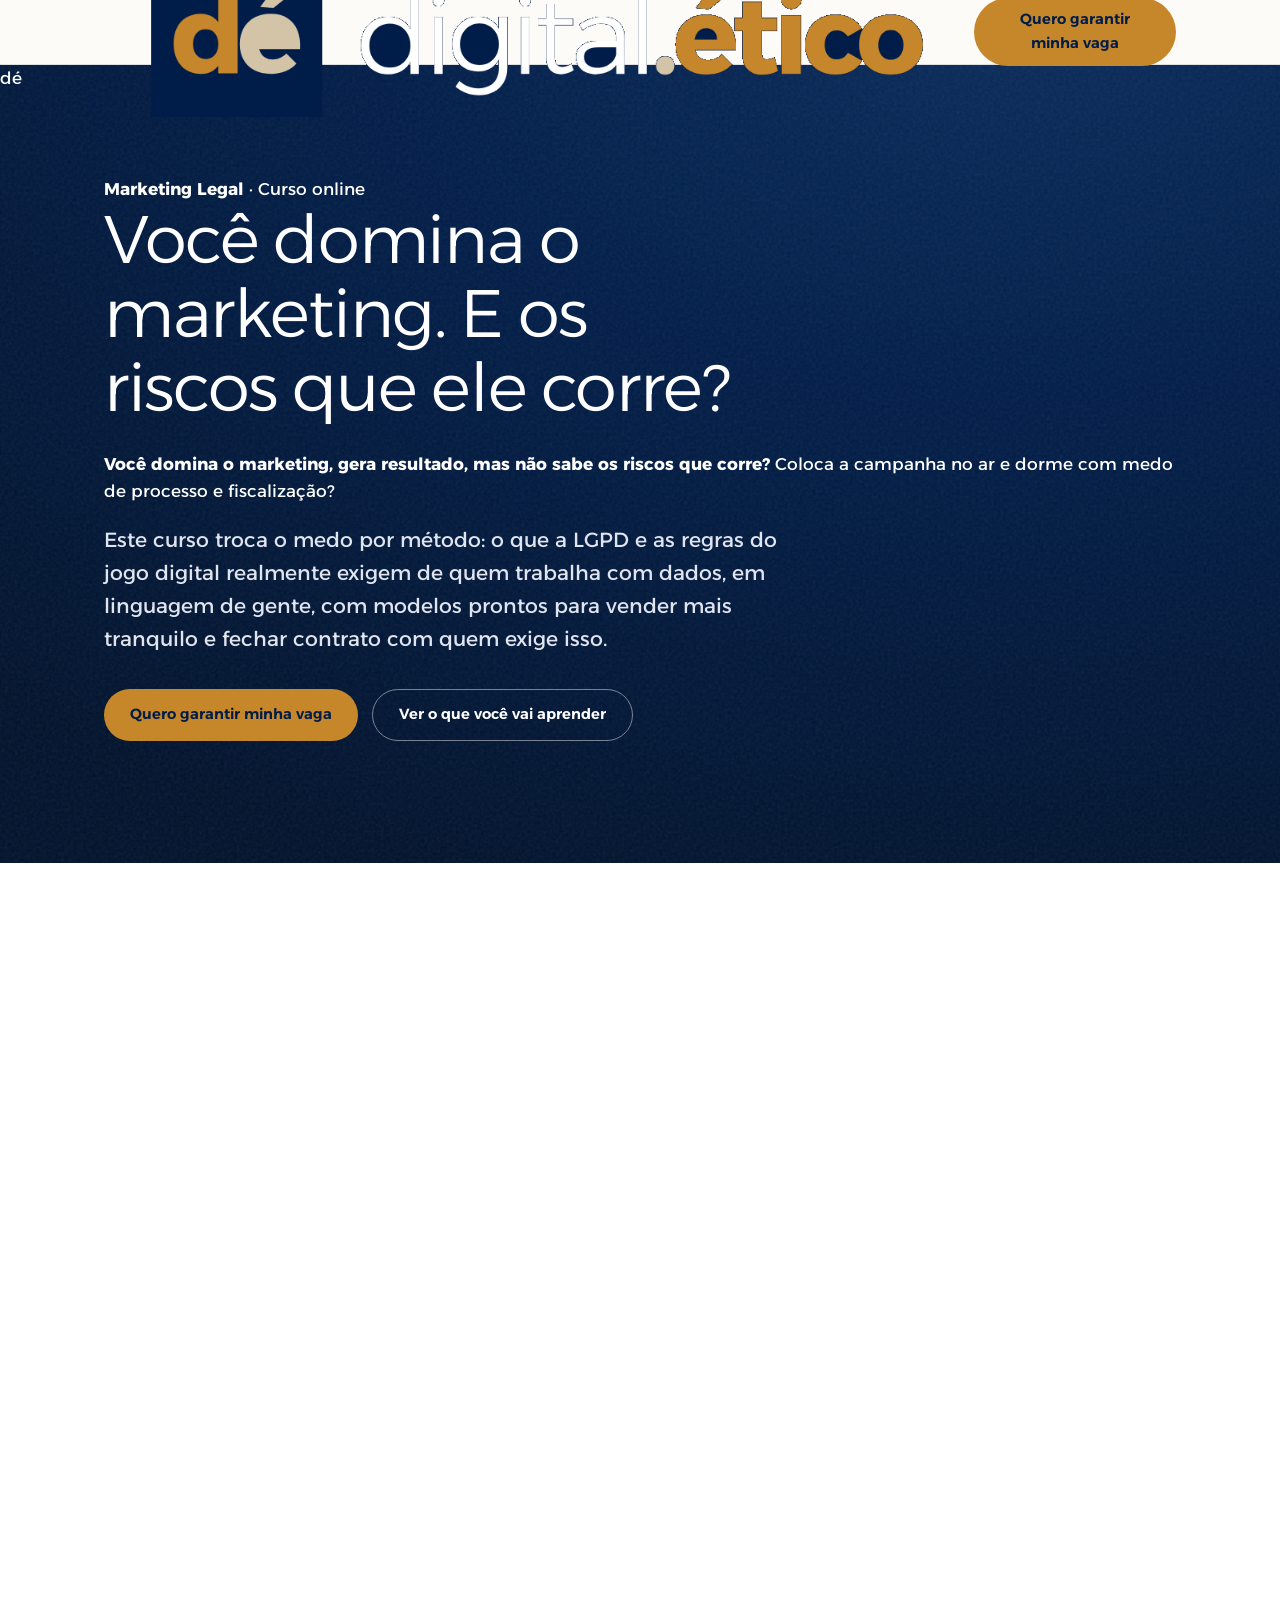
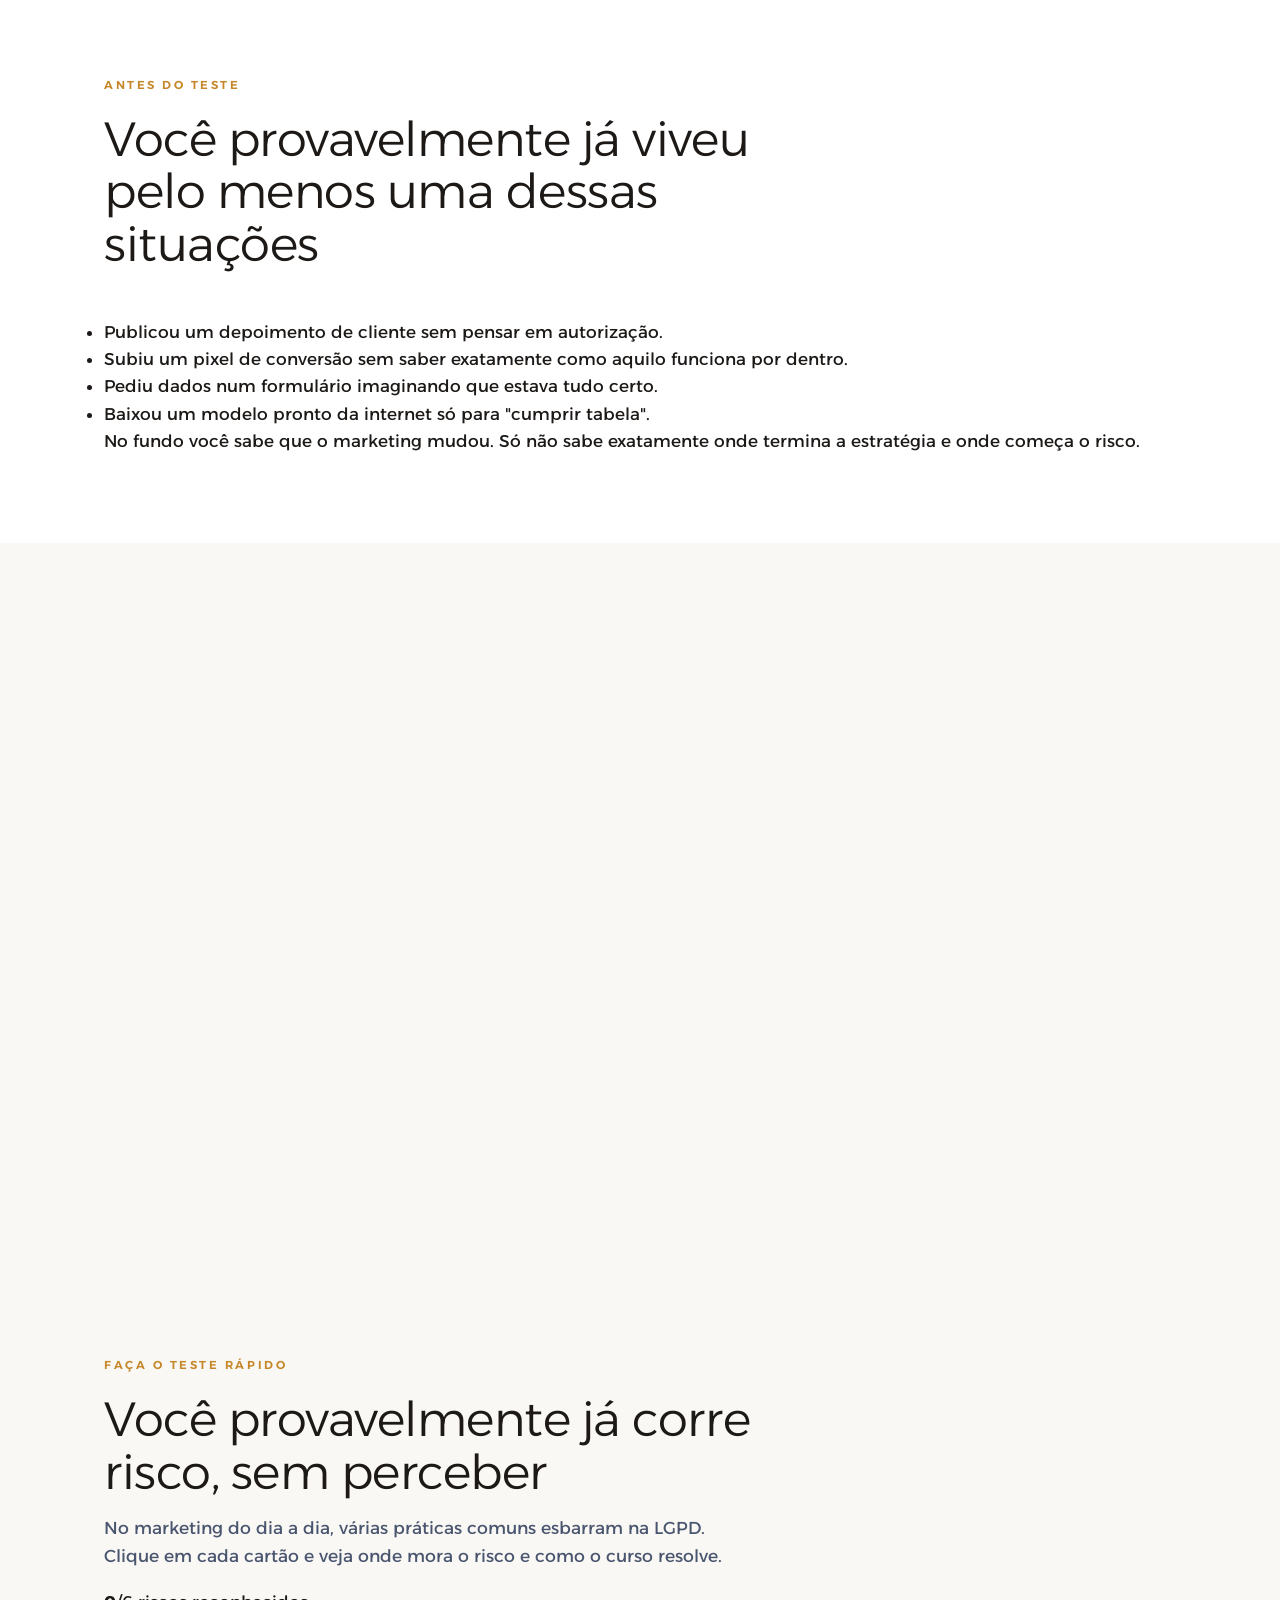
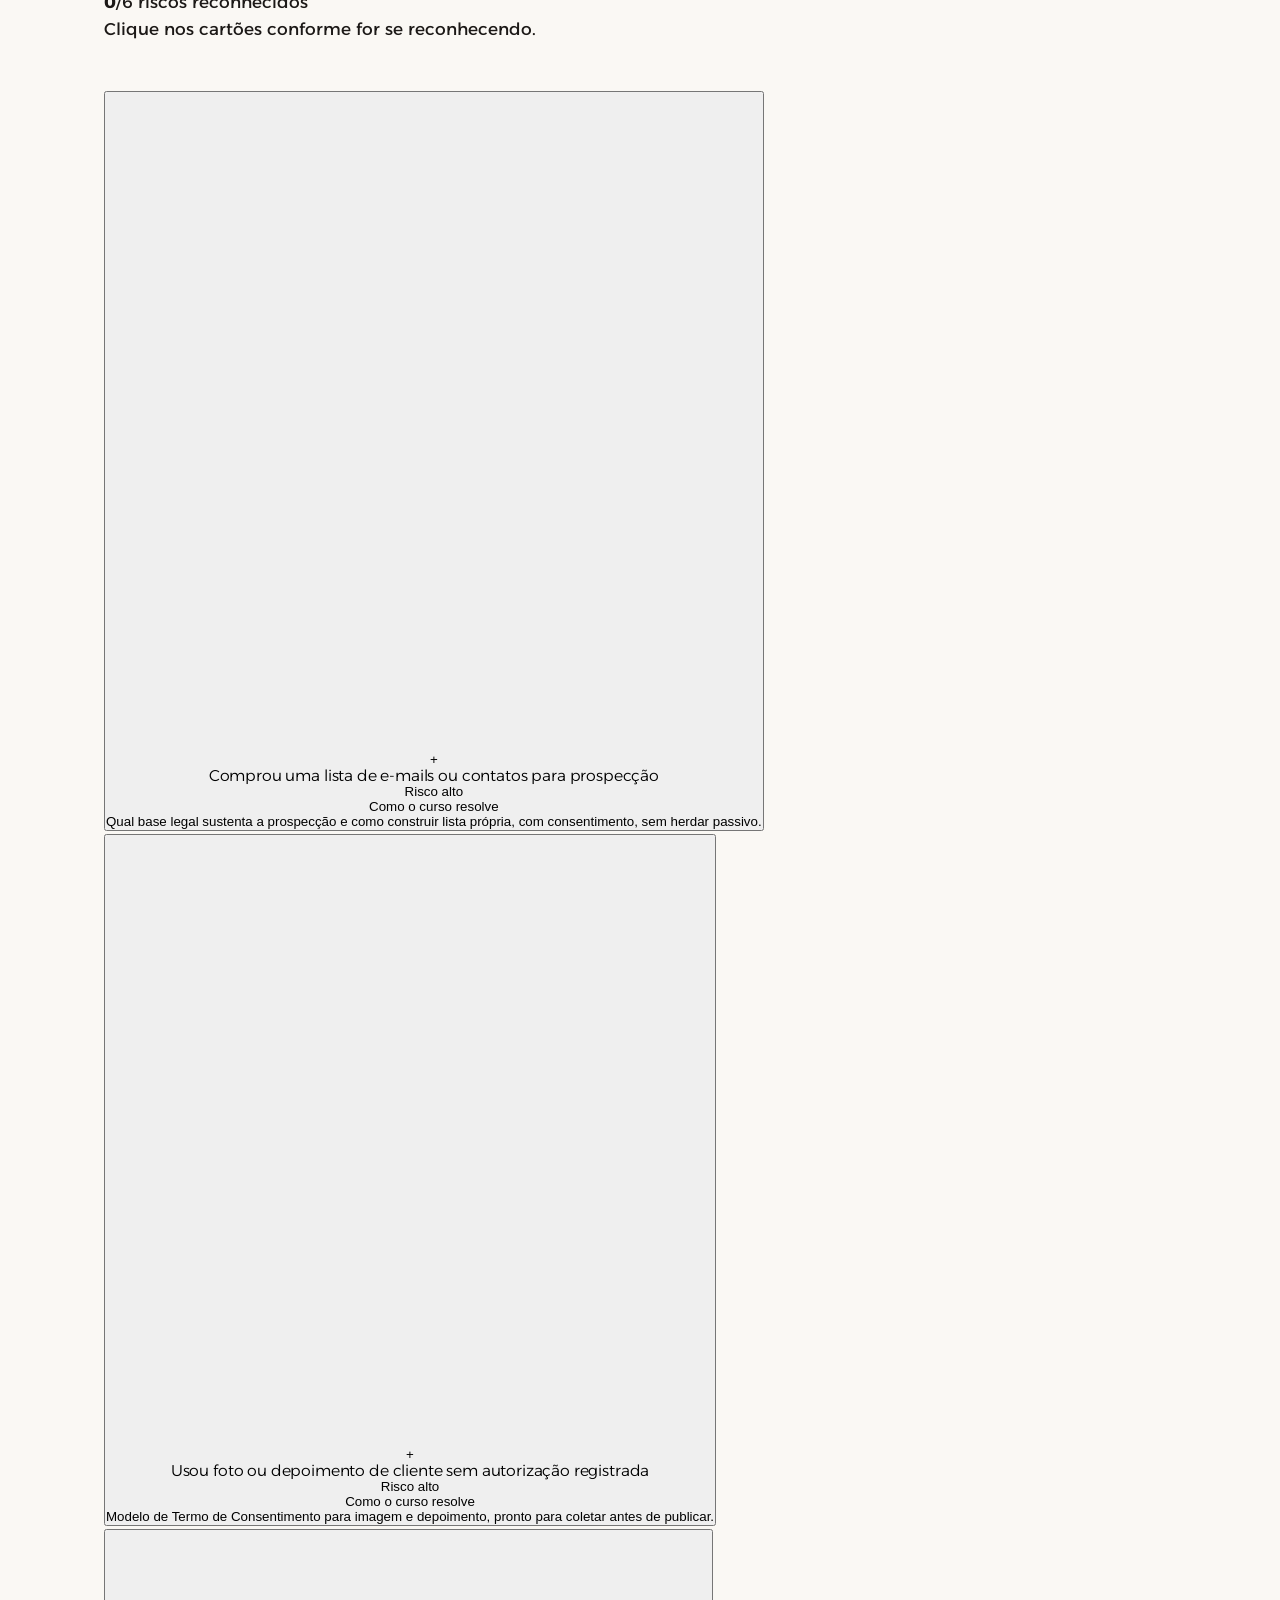
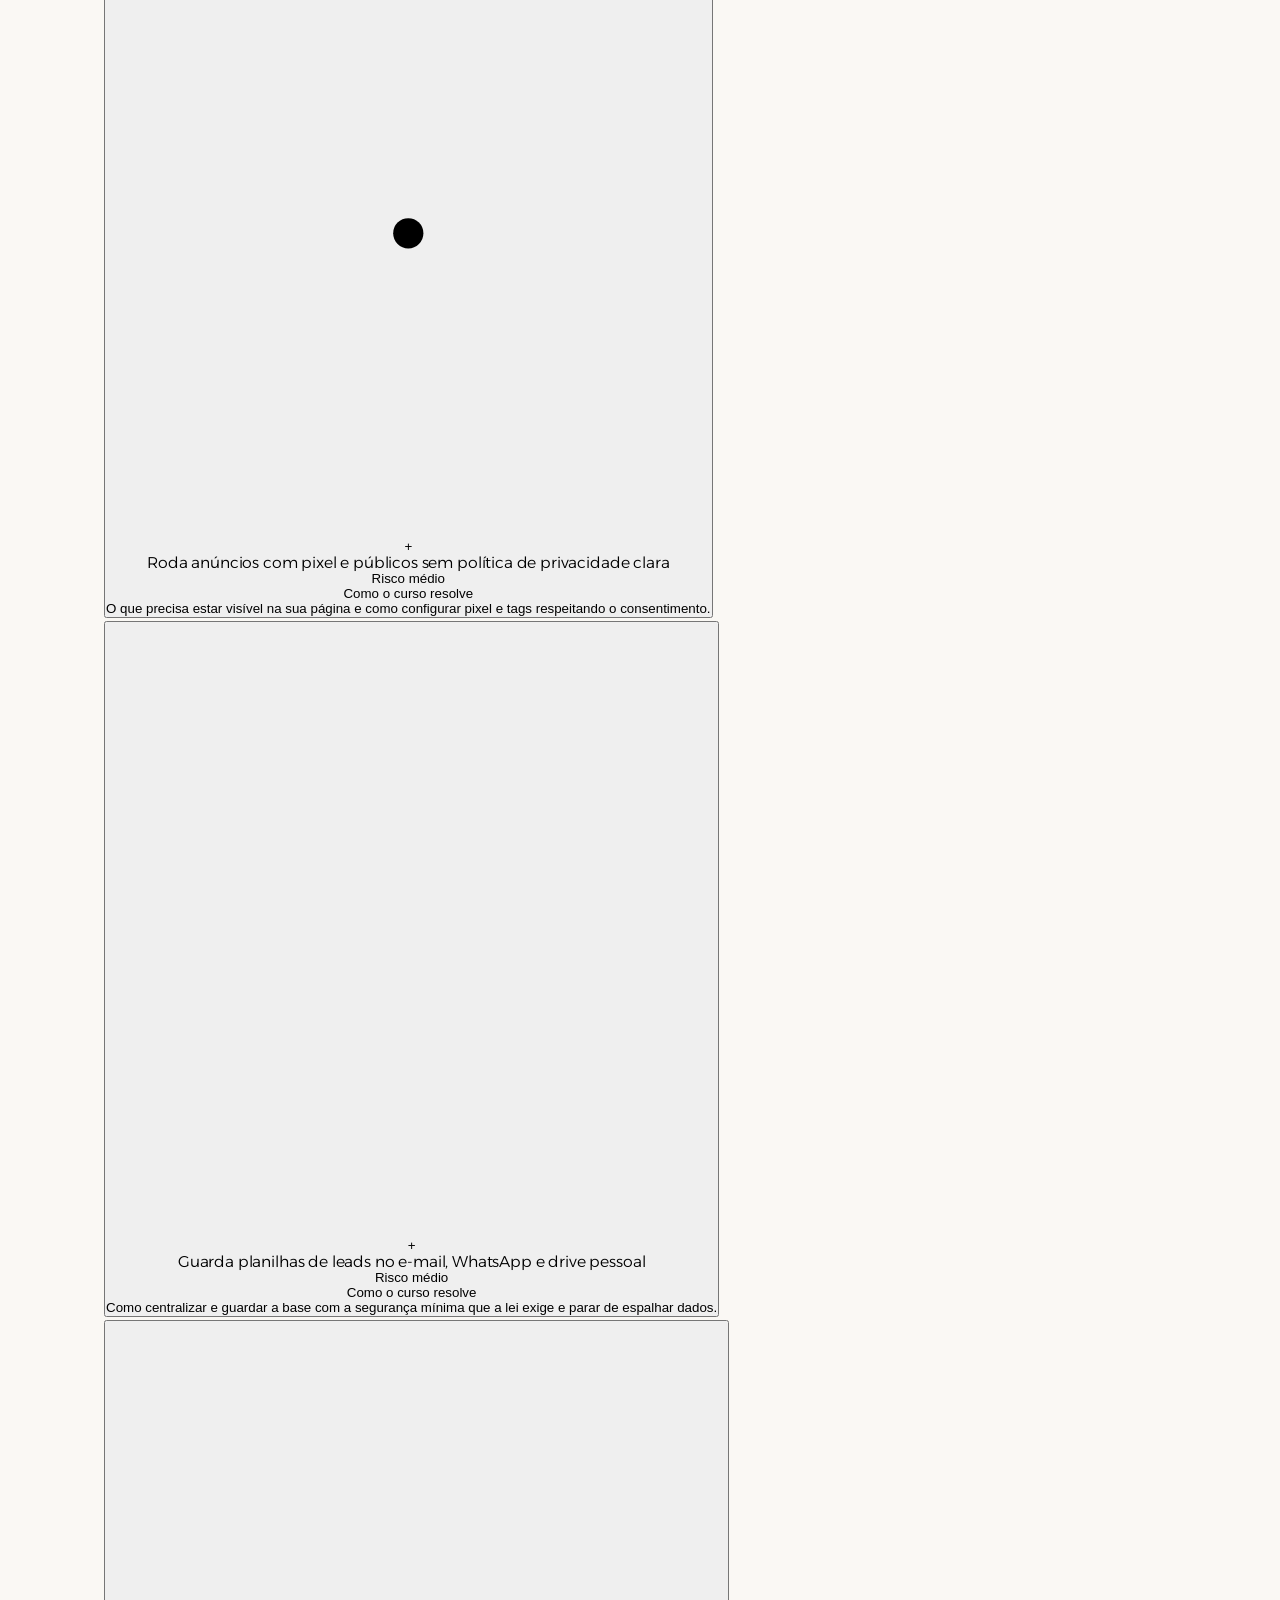
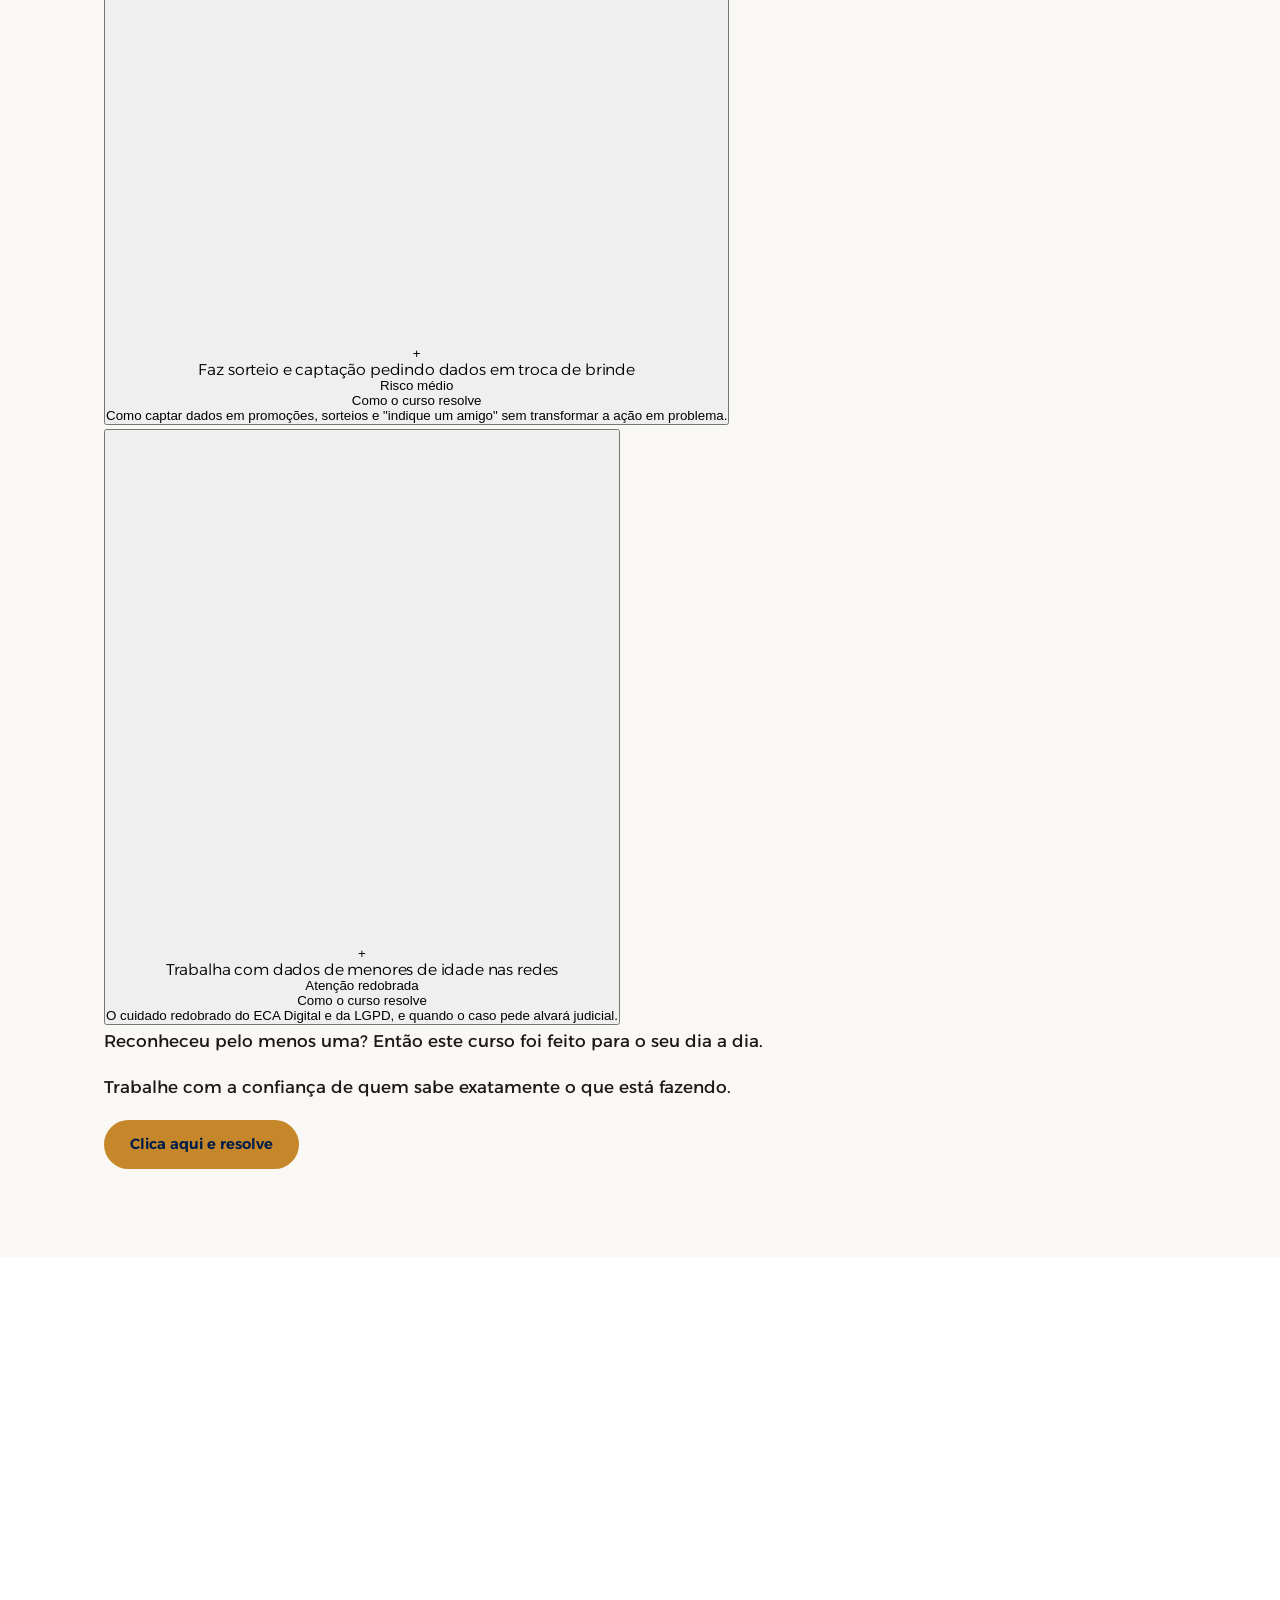
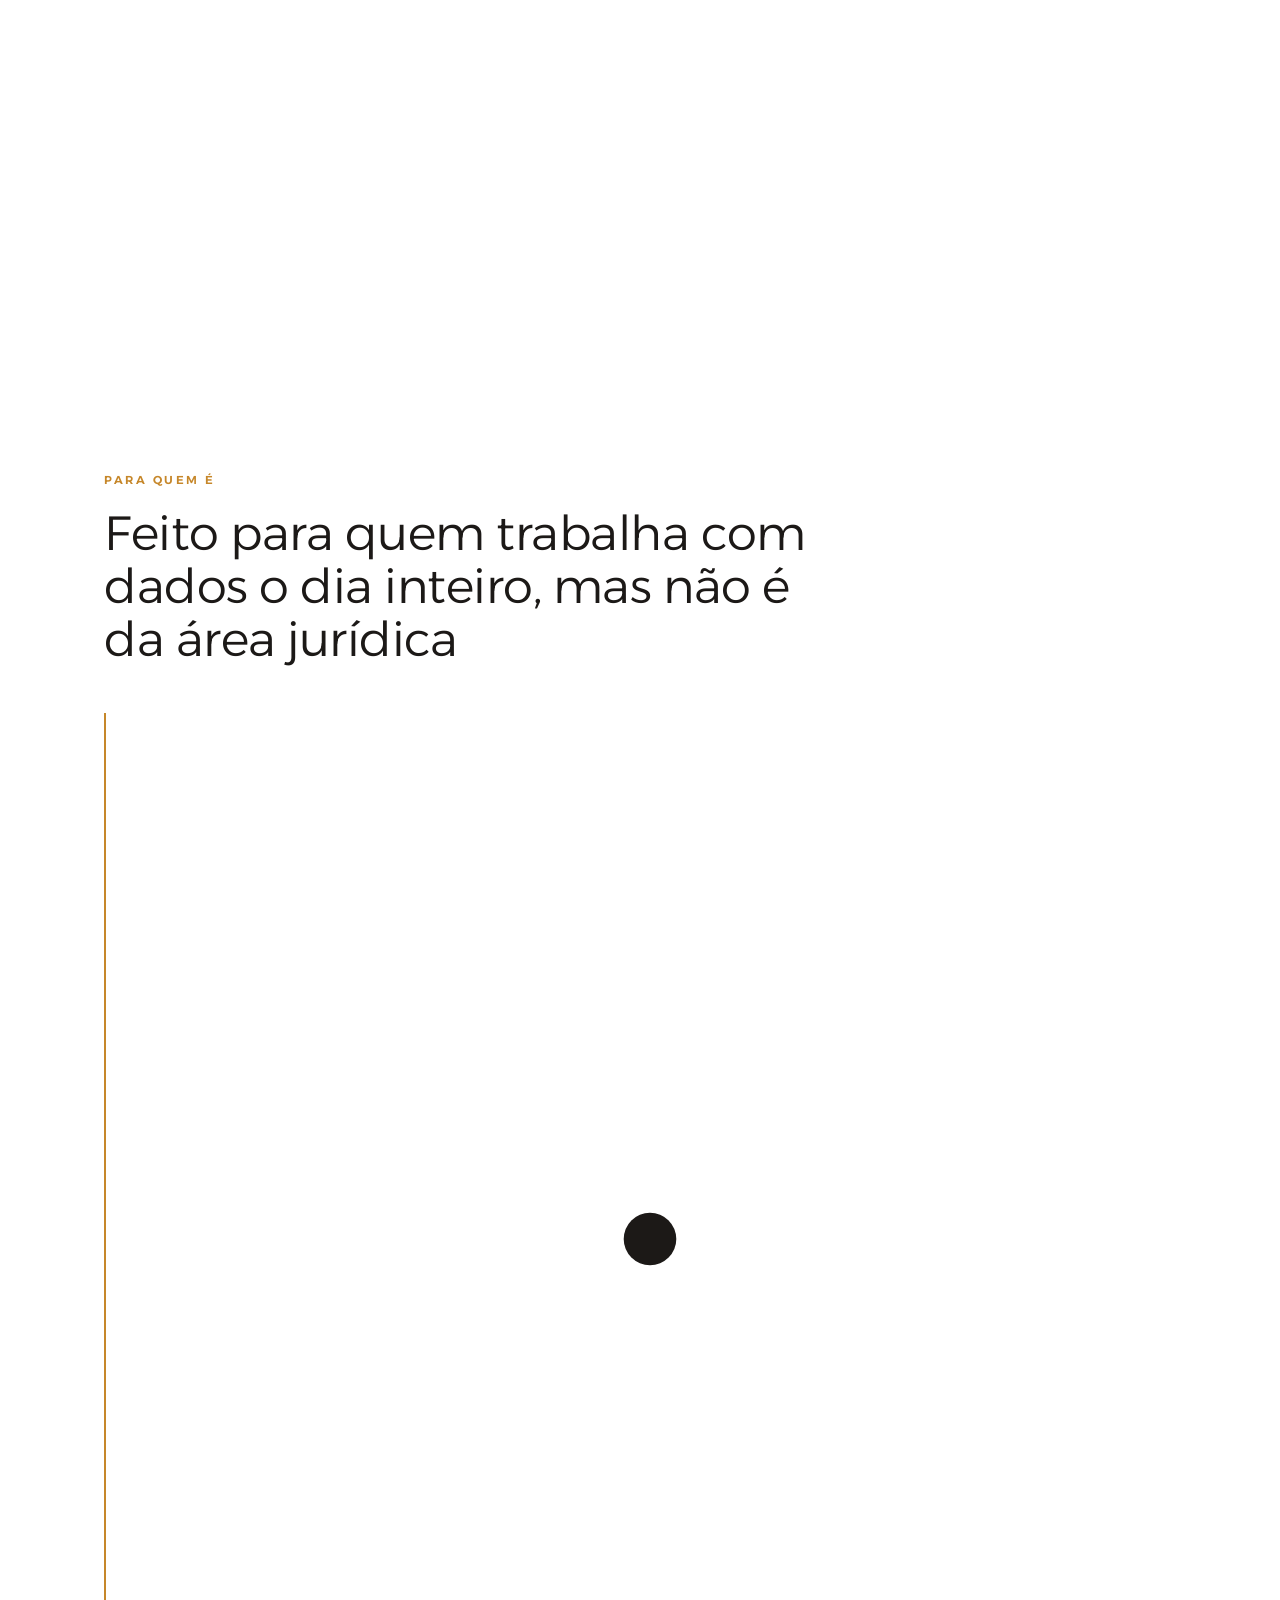
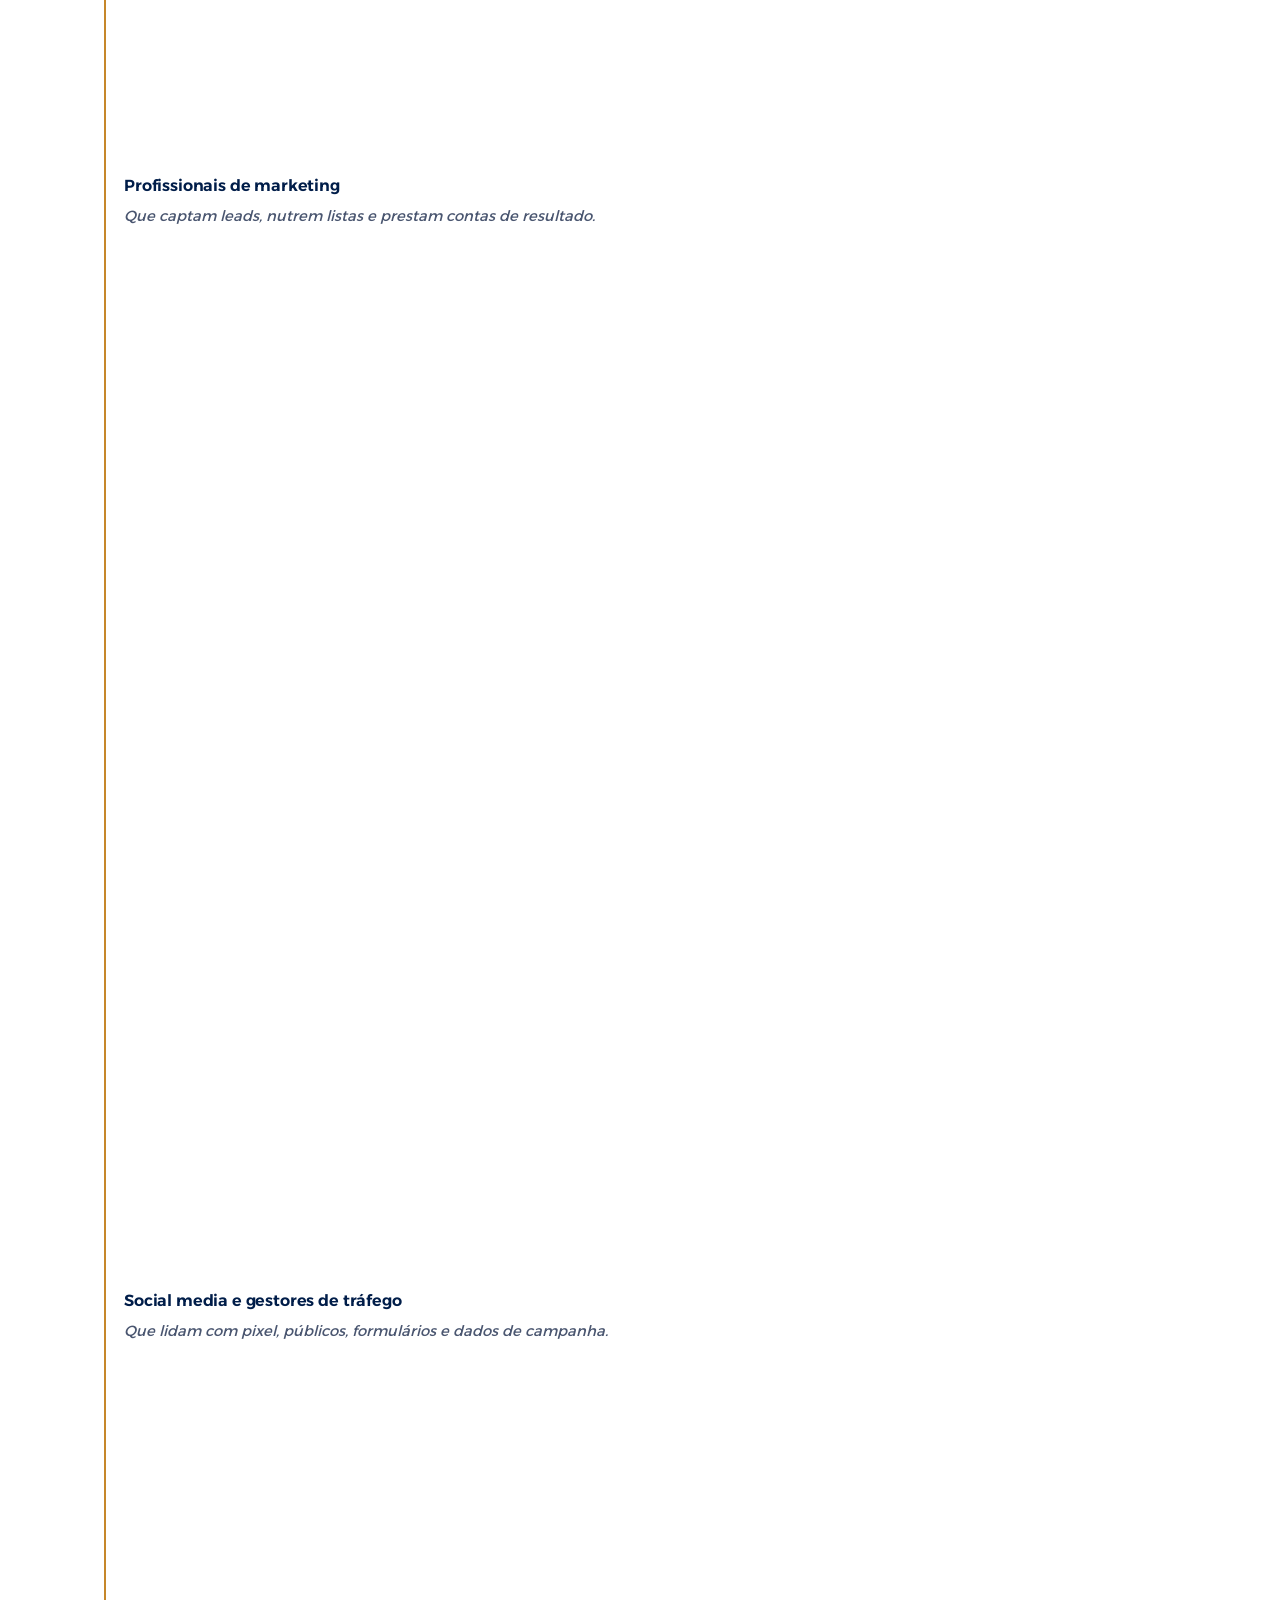
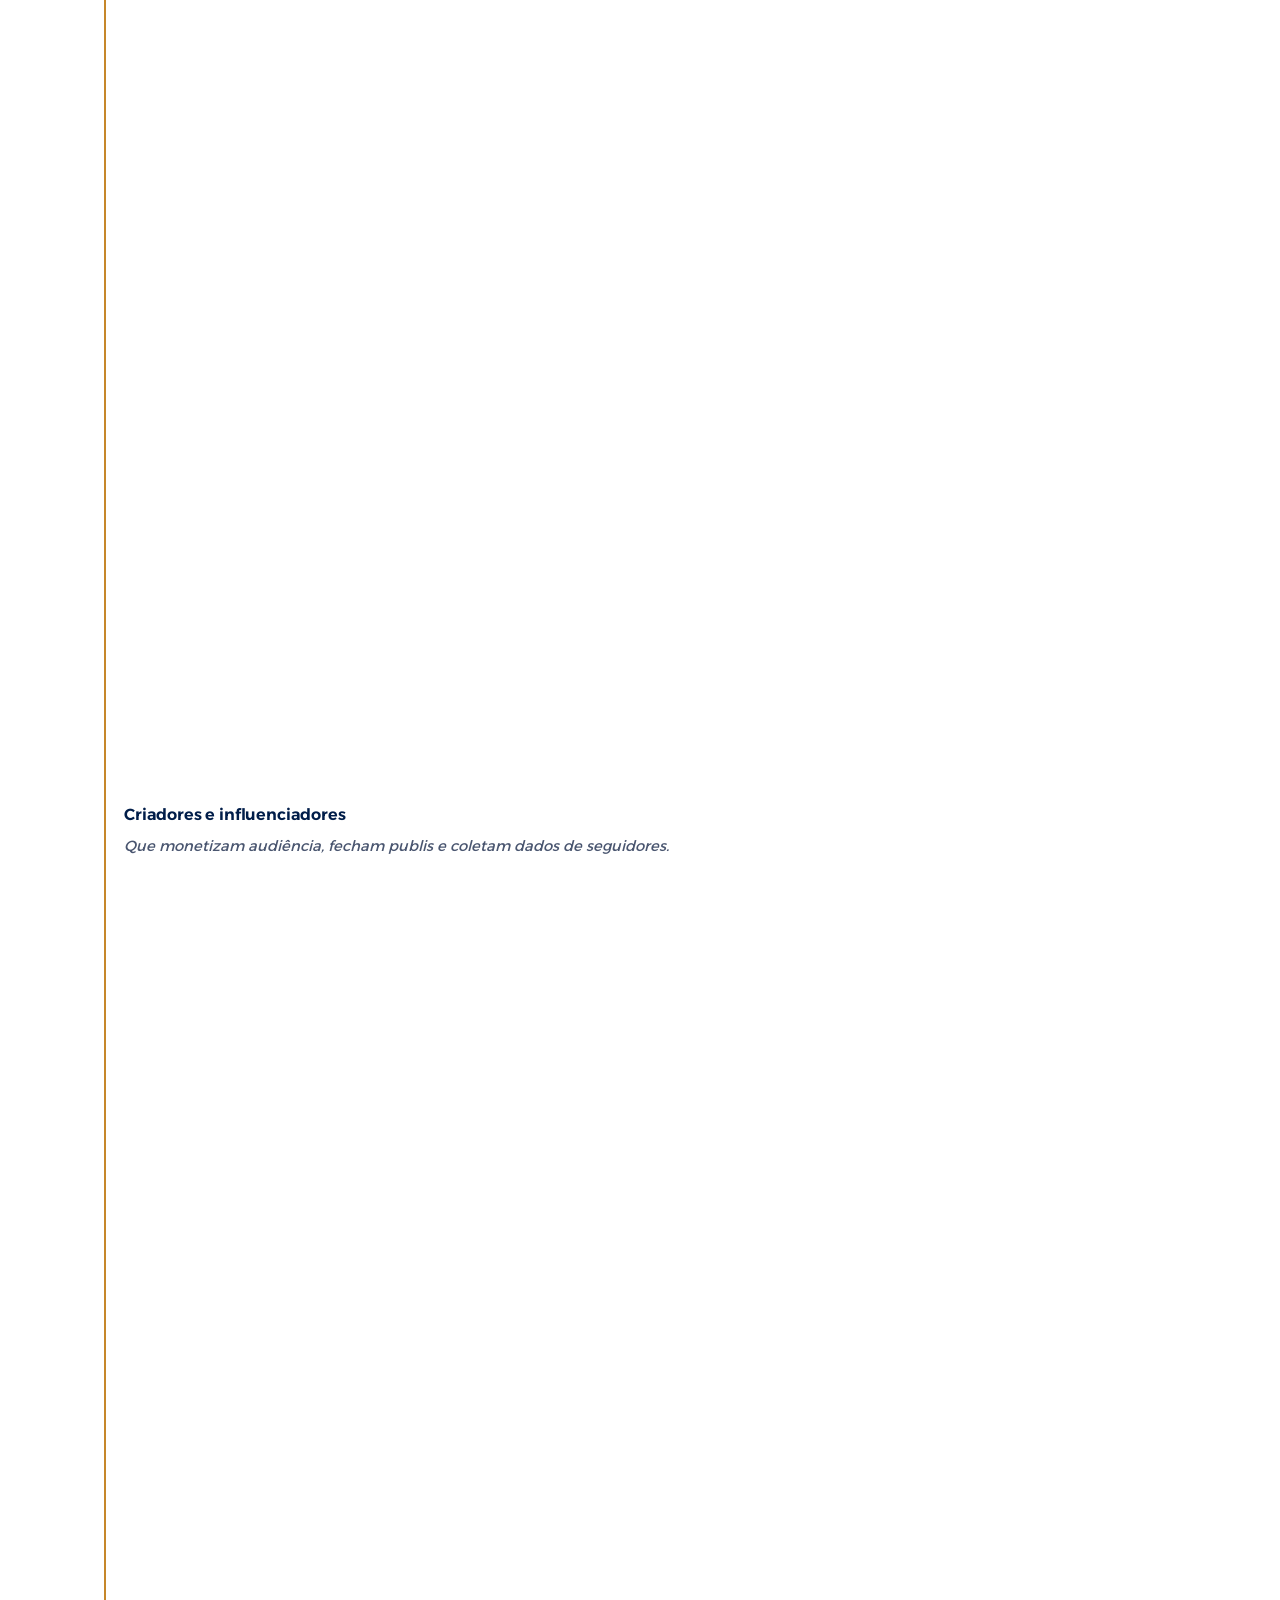
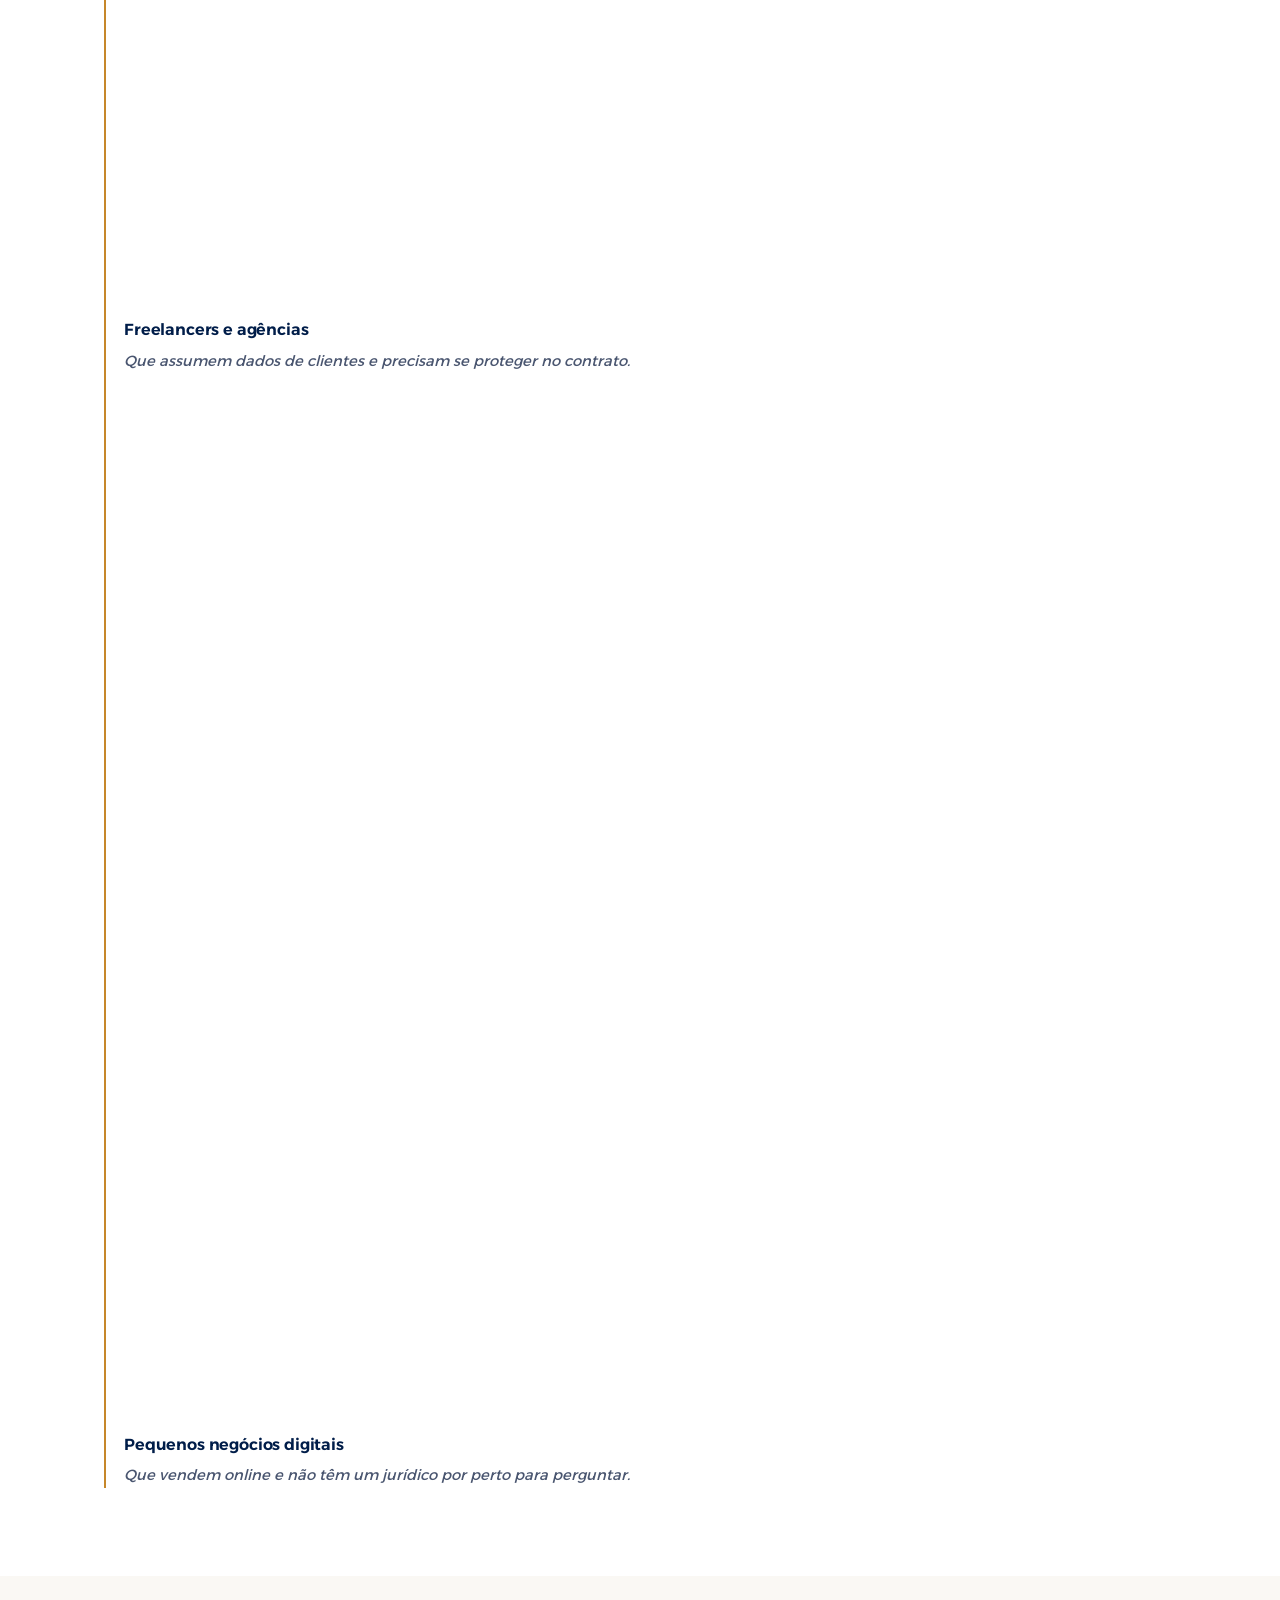
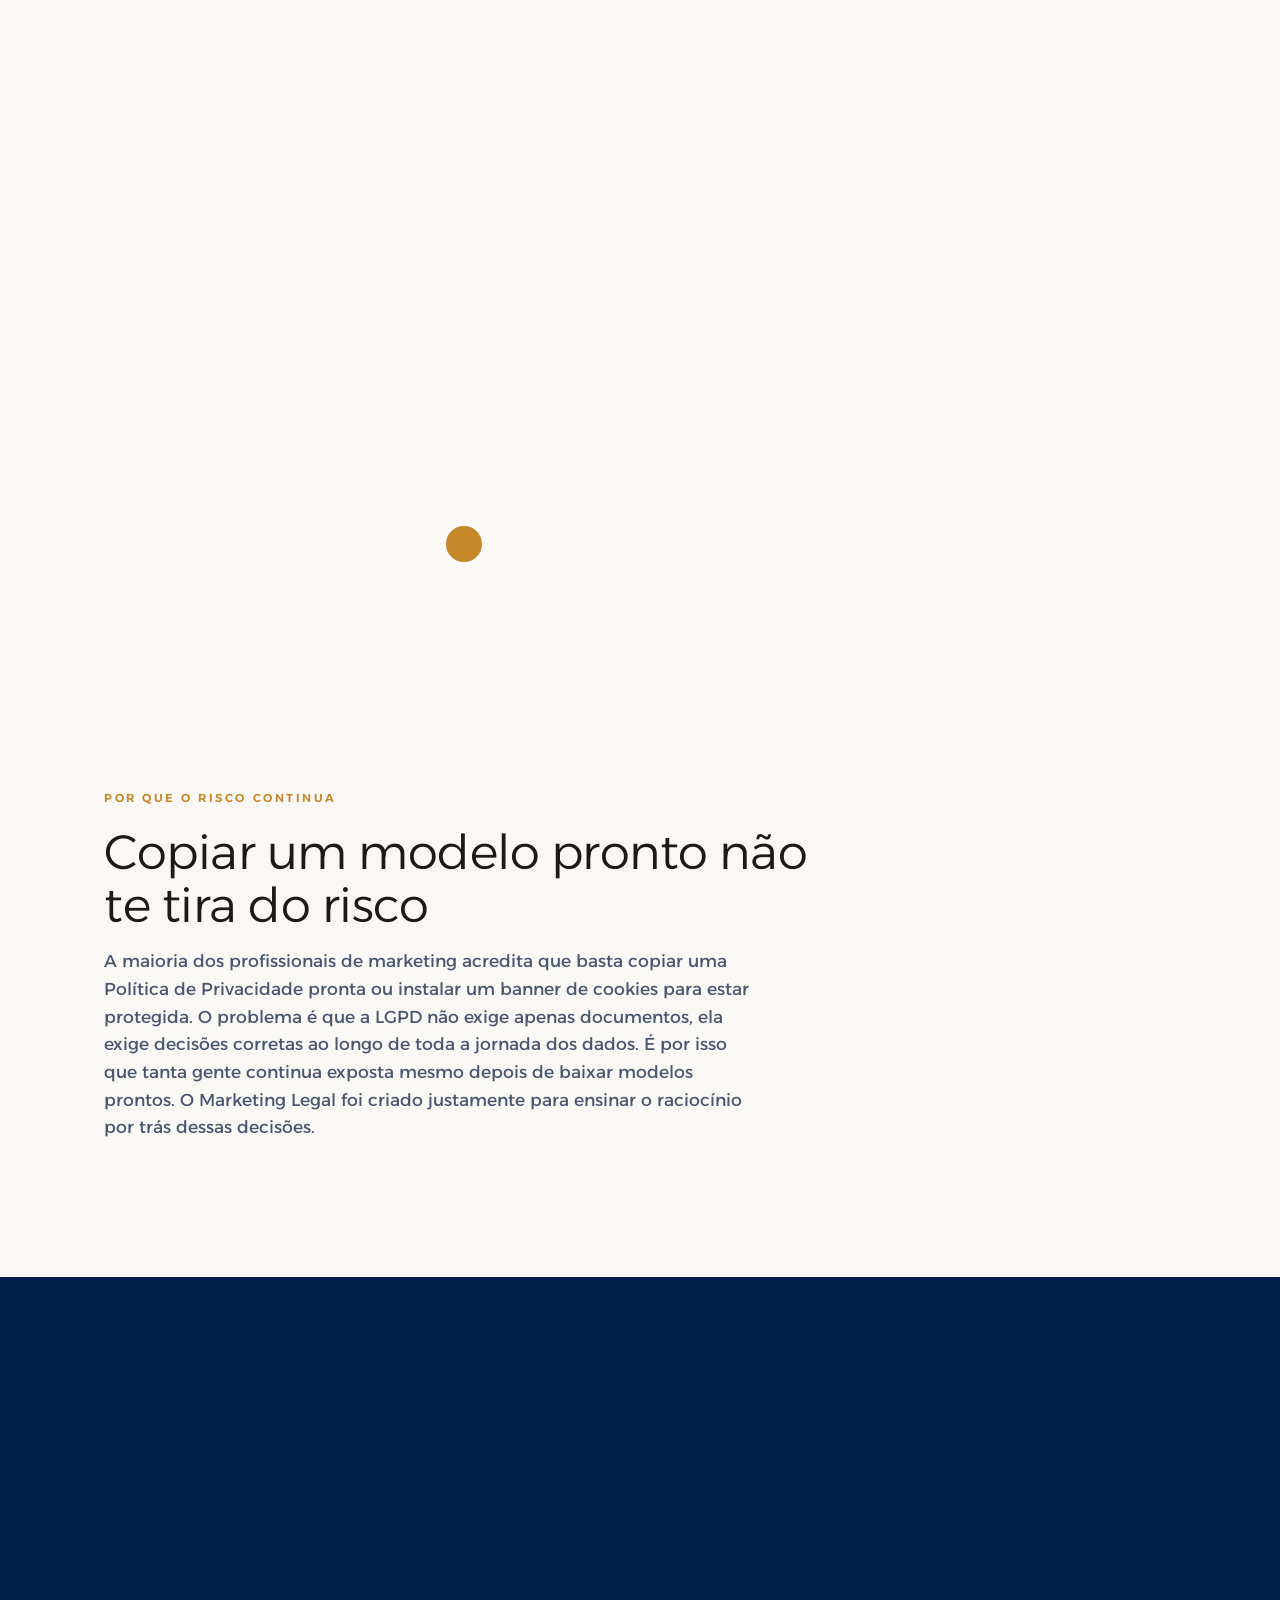
==== commit bc8710a0: "Site: ajustes da cliente 21-23/11, curso Preparatório ANPD e documentos legais - Cursos: Preparatóri" ====
--- a/marketing-legal/index.html
+++ b/marketing-legal/index.html
@@ -2,9 +2,14 @@
 <html lang="pt-BR">
 <head>
 <meta charset="UTF-8">
-<meta name="viewport" content="width=device-width, initial-scale=1">
-<title>Marketing Legal — Curso online para profissionais de marketing | Digital Ético</title>
-<meta name="description" content="Curso online gravado. 5 módulos, 21 aulas, 7h. As regras que atravessam o trabalho de marketing todo dia: jornada digital, consentimento, CRM, campanhas promocionais e redes sociais.">
+<meta name="viewport" content="width=device-width, initial-scale=1.0">
+<title>Marketing Legal · Curso da digital.ético</title>
+<meta name="description" content="Curso online de Marketing Legal para quem trabalha com dados no marketing e não é da área jurídica. LGPD em linguagem direta, com modelos e checklists prontos para usar.">
+<meta property="og:type" content="website">
+<meta property="og:locale" content="pt_BR">
+<meta property="og:title" content="Marketing Legal · Curso da digital.ético">
+<meta property="og:description" content="Curso online de Marketing Legal para quem trabalha com dados no marketing e não é da área jurídica. LGPD em linguagem direta, com modelos e checklists prontos para usar.">
+
 <link rel="preconnect" href="https://fonts.googleapis.com">
 <link rel="preconnect" href="https://fonts.gstatic.com" crossorigin>
 <link href="https://fonts.googleapis.com/css2?family=Alexandria:wght@300;400;500;600;700&display=swap" rel="stylesheet">
@@ -15,517 +20,456 @@
 <!-- HEADER -->
 <header>
   <div class="wrap nav">
-    <a class="logo" href="#topo">digital<span class="dot">·</span><span class="d">ético</span></a>
-    <a href="#oferta" class="btn btn-cta">Fazer o curso</a>
+    <a href="../index.html" class="logo"><img src="img/logo-horizontal-navy.png" alt="digital.ético"></a>
+    <a href="#oferta" class="btn btn-gold">Quero garantir minha vaga</a>
   </div>
 </header>
 
-<!-- 1 HERO -->
-<section class="hero" id="topo">
-  <div class="wrap">
-    <span class="eyebrow">Marketing Legal · Curso online gravado</span>
-    <h1>Domine a parte do marketing que ninguém te ensinou.</h1>
-    <p class="hero-sub">
-      Jornada digital, consentimento, CRM, campanhas e redes sociais: as regras que
-      atravessam o seu trabalho todo dia, explicadas em linguagem de marketing,
-      sem juridiquês.
-    </p>
+<!-- HERO -->
+<section class="hero">
+  <span class="para-mark" aria-hidden="true">dé</span>
+  <div class="wrap">
+    <span class="tag-pill"><b>Marketing Legal</b> · Curso online</span>
+    <h1>Você domina o marketing. <span class="accent">E os <br>riscos que ele corre?</span></h1>
+    <p class="hook"><b>Você domina o marketing, gera resultado, mas não sabe os riscos que corre?</b> Coloca a campanha no ar e dorme com medo de processo e fiscalização?</p>
+    <p class="hero-sub">Este curso troca o medo por método: o que a LGPD e as regras do jogo digital realmente exigem de quem trabalha com dados, em linguagem de gente, com modelos prontos para vender mais tranquilo e fechar contrato com quem exige isso.</p>
     <div class="cta-row">
-      <a class="btn btn-cta" href="#oferta">Fazer o curso</a>
-      <a class="btn btn-ghost" href="#grade">Ver o conteúdo</a>
-    </div>
-    <div class="specs">
-      <span><b>5</b> módulos</span>
-      <span><b>21</b> aulas de ~20 min</span>
-      <span><b>7h</b> gravadas</span>
-      <span><b>No seu ritmo</b>, acesso imediato</span>
-    </div>
-  </div>
-</section>
-
-<!-- 2 PROMESSA -->
+      <a href="#oferta" class="btn btn-gold">Quero garantir minha vaga</a>
+      <a href="#aprender" class="btn btn-ghost">Ver o que você vai aprender</a>
+    </div>
+  </div>
+</section>
+
+<!-- ATIVAÇÃO -->
 <section class="sec white">
   <div class="wrap">
     <div class="sec-head reveal">
-      <span class="eyebrow">A promessa</span>
-      <h2>O mercado passou a pedir um profissional de marketing mais completo.</h2>
-      <p class="lead">
-        Sites e apps já nascem prontos com IA. O que separa um bom desenvolvedor não é
-        mais a velocidade, é entregar algo que respeita a LGPD, o ECA Digital, a Lei de
-        Software e as regras do e-commerce. Para quem cuida de CRM vale a mesma lógica:
-        o diferencial é saber usar o dado que já está na base sem ferir a lei.
-      </p>
-    </div>
-
-    <p class="pull-quote reveal">
-      Ampliar esse repertório é o que evita o retorno do projeto para ajuste ou a
-      irregularidade estampada depois de colocado no ar.
-    </p>
-    <p class="statement reveal">
-      Marketing Legal existe para colocar esse repertório na sua mão em uma semana.
-    </p>
-
-    <div class="gains reveal">
-      <div class="gain">
-        <h3>Decisão mais rápida</h3>
-        <p>Você para de travar em "será que pode?" e passa a saber o que checar e quando o caso realmente precisa do jurídico. No mínimo, menos retrabalho.</p>
-      </div>
-      <div class="gain">
-        <h3>Sua entrega mais completa</h3>
-        <p>A mesma campanha, agora com base legal, regulamento e autorizações resolvidos: o tipo de acabamento que o cliente nota.</p>
-      </div>
-      <div class="gain">
-        <h3>Diferencial competitivo</h3>
-        <p>Pouca gente de marketing sustenta essa conversa. Ser uma delas muda a sua posição na reunião.</p>
-      </div>
-      <div class="gain">
-        <h3>Atualização que dura</h3>
-        <p>Você sai sabendo onde a regra vive e como conferir quando ela mudar, em vez de esperar alguém lembrar de te avisar.</p>
-      </div>
-    </div>
-  </div>
-</section>
-
-<!-- 3 CONTEÚDO -->
-<section class="sec cream" id="grade">
-  <div class="wrap">
-    <div class="sec-head reveal">
-      <span class="eyebrow">O conteúdo</span>
-      <h2>Cinco módulos que seguem o caminho do dado — e cada regra que ele encontra.</h2>
-      <p class="lead grade-nota">
-        O dado nasce na jornada digital, vira documento, alimenta o CRM, roda em campanha
-        e termina numa rede social. O curso segue esse caminho e passa por LGPD, Código de
-        Defesa do Consumidor, Marco Civil da Internet, ECA e ECA Digital, direito de imagem,
-        regras do e-commerce e regras de promoções comerciais.
-      </p>
-    </div>
-
-    <div class="modules reveal">
-
-      <details class="module" open>
-        <summary>
-          <span class="mod-num">Módulo 1</span>
-          <span class="mod-title">Sites, apps, chatbots e IA: a jornada digital do usuário</span>
-          <span class="mod-icon" aria-hidden="true">+</span>
-        </summary>
-        <ul class="lessons">
-          <li>Mapear a jornada: o que pode ser coletado e o que pode ser feito com o dado pessoal</li>
-          <li>Formulários, landing pages e cadastros: o que pedir e como justificar</li>
-          <li>Chatbots e atendimento automatizado: quanto dado é dado demais</li>
-          <li>IA no fluxo de marketing: o dever de transparência e a prestação de contas</li>
-          <li>Cookies e rastreamento: banner, consentimento granularizado e o que o Guia da ANPD exige</li>
-        </ul>
-      </details>
-
-      <details class="module">
-        <summary>
-          <span class="mod-num">Módulo 2</span>
-          <span class="mod-title">Termos de Uso, Política de Privacidade e consentimento</span>
-          <span class="mod-icon" aria-hidden="true">+</span>
-        </summary>
-        <ul class="lessons">
-          <li>Termos de Uso: quando incluir na jornada e o que devem conter</li>
-          <li>Por que Política de Privacidade não se aceita e o que fazer com o checkbox</li>
-          <li>Consentimento: quando e como pedir</li>
-          <li>Bases legais no marketing: quando consentimento não é a resposta certa</li>
-        </ul>
-      </details>
-
-      <details class="module">
-        <summary>
-          <span class="mod-num">Módulo 3</span>
-          <span class="mod-title">Fidelidade, CRM e abordagem ativa por canal</span>
-          <span class="mod-icon" aria-hidden="true">+</span>
-        </summary>
-        <ul class="lessons">
-          <li>Programas de fidelidade: o dado coletado e o benefício que o sustenta</li>
-          <li>Gestão de CRM: omnicanalidade na formação da base de dados</li>
-          <li>E-mail, WhatsApp, SMS e telefone: o que muda em cada canal</li>
-          <li>Opt-in e opt-out: quando usar o checkbox de consentimento e como tratar o descadastro</li>
-        </ul>
-      </details>
-
-      <details class="module">
-        <summary>
-          <span class="mod-num">Módulo 4</span>
-          <span class="mod-title">Campanhas promocionais, sorteios e brindes: hotsite e app adequados com aproveitamento de dados coletados</span>
-          <span class="mod-icon" aria-hidden="true">+</span>
-        </summary>
-        <ul class="lessons">
-          <li>Regulamento: cláusulas obrigatórias e a cláusula de aviso de privacidade</li>
-          <li>Hotsite e app de clube de vantagens ou programa de relacionamento: o que coletar no cadastro e como usar os dados</li>
-          <li>Dados dos participantes: por que "aceito receber ofertas" não é a saída, e o que entra no lugar</li>
-          <li>Sorteio, concurso e vale-brinde: quando a mecânica exige autorização prévia da Secretaria de Prêmios e Apostas</li>
-        </ul>
-      </details>
-
-      <details class="module">
-        <summary>
-          <span class="mod-num">Módulo 5</span>
-          <span class="mod-title">Gerindo redes sociais</span>
-          <span class="mod-icon" aria-hidden="true">+</span>
-        </summary>
-        <ul class="lessons">
-          <li>Autorização de uso de imagem, voz e depoimento: prazo, finalidade e limites</li>
-          <li>UGC, repost e print de conversa: o que dá para publicar e como pedir</li>
-          <li>Criança e adolescente: publicidade infantil, ECA, ECA Digital e o alvará judicial</li>
-          <li>Comentários, moderação e pedidos de titular que chegam pela DM</li>
-        </ul>
-      </details>
-
-    </div>
-  </div>
-</section>
-
-<!-- 4 PARA QUEM -->
+      <span class="eyebrow"><svg viewBox="0 0 24 24" fill="none" stroke-width="1.6" stroke-linecap="round" stroke-linejoin="round"><circle cx="12" cy="12" r="9"/><path d="M8 12h8M12 8v8"/></svg>Antes do teste</span>
+      <h2>Você provavelmente já viveu pelo menos uma dessas situações</h2>
+    </div>
+    <ul class="activation-list reveal">
+      <li>Publicou um depoimento de cliente sem pensar em autorização.</li>
+      <li>Subiu um pixel de conversão sem saber exatamente como aquilo funciona por dentro.</li>
+      <li>Pediu dados num formulário imaginando que estava tudo certo.</li>
+      <li>Baixou um modelo pronto da internet só para "cumprir tabela".</li>
+    </ul>
+    <p class="activation-turn reveal">No fundo você sabe que o marketing mudou. Só não sabe exatamente onde termina a estratégia e onde começa o risco.</p>
+  </div>
+</section>
+
+<!-- RISCO -->
+<section class="sec cream">
+  <div class="wrap">
+    <div class="sec-head reveal">
+      <span class="eyebrow"><svg viewBox="0 0 24 24" fill="none" stroke-width="1.6" stroke-linecap="round" stroke-linejoin="round"><path d="M12 3l7 3v6c0 5-3 8-7 9-4-1-7-4-7-9V6z"/><path d="M9 12l2 2 4-4"/></svg>Faça o teste rápido</span>
+      <h2>Você provavelmente já corre risco, sem perceber</h2>
+      <p class="lead">No marketing do dia a dia, várias práticas comuns esbarram na LGPD. Clique em cada cartão e veja onde mora o risco e como o curso resolve.</p>
+      <div class="risk-meter" aria-live="polite">
+        <div class="rm-track"><div class="rm-fill" id="riskFill"></div></div>
+        <div class="rm-text"><b id="riskCount">0</b>/6 riscos reconhecidos</div>
+      </div>
+      <p class="risk-msg" id="riskMsg">Clique nos cartões conforme for se reconhecendo.</p>
+    </div>
+    <div class="risk-grid reveal">
+      <button class="risk-card" aria-expanded="false" aria-controls="risk-resolve-1">
+        <span class="risk-icon" aria-hidden="true"><svg viewBox="0 0 24 24" fill="none" stroke-width="1.6" stroke-linecap="round" stroke-linejoin="round"><path d="M3 6h18v12H3z"/><path d="M3 7l9 6 9-6"/></svg></span>
+        <span class="plus" aria-hidden="true">+</span>
+        <h3>Comprou uma lista de e-mails ou contatos para prospecção</h3>
+        <span class="pill alto">Risco alto</span>
+        <div class="resolve" id="risk-resolve-1"><div class="rlabel">Como o curso resolve</div><p>Qual base legal sustenta a prospecção e como construir lista própria, com consentimento, sem herdar passivo.</p></div>
+      </button>
+      <button class="risk-card" aria-expanded="false" aria-controls="risk-resolve-2">
+        <span class="risk-icon" aria-hidden="true"><svg viewBox="0 0 24 24" fill="none" stroke-width="1.6" stroke-linecap="round" stroke-linejoin="round"><path d="M3 5h18v14H3z"/><circle cx="9" cy="10" r="2"/><path d="M3 17l5-4 4 3 4-5 5 6"/></svg></span>
+        <span class="plus" aria-hidden="true">+</span>
+        <h3>Usou foto ou depoimento de cliente sem autorização registrada</h3>
+        <span class="pill alto">Risco alto</span>
+        <div class="resolve" id="risk-resolve-2"><div class="rlabel">Como o curso resolve</div><p>Modelo de Termo de Consentimento para imagem e depoimento, pronto para coletar antes de publicar.</p></div>
+      </button>
+      <button class="risk-card" aria-expanded="false" aria-controls="risk-resolve-3">
+        <span class="risk-icon" aria-hidden="true"><svg viewBox="0 0 24 24" fill="none" stroke-width="1.6" stroke-linecap="round" stroke-linejoin="round"><circle cx="12" cy="12" r="9"/><circle cx="12" cy="12" r="4.5"/><circle cx="12" cy="12" r=".6" fill="currentColor"/></svg></span>
+        <span class="plus" aria-hidden="true">+</span>
+        <h3>Roda anúncios com pixel e públicos sem política de privacidade clara</h3>
+        <span class="pill">Risco médio</span>
+        <div class="resolve" id="risk-resolve-3"><div class="rlabel">Como o curso resolve</div><p>O que precisa estar visível na sua página e como configurar pixel e tags respeitando o consentimento.</p></div>
+      </button>
+      <button class="risk-card" aria-expanded="false" aria-controls="risk-resolve-4">
+        <span class="risk-icon" aria-hidden="true"><svg viewBox="0 0 24 24" fill="none" stroke-width="1.6" stroke-linecap="round" stroke-linejoin="round"><rect x="4" y="10" width="16" height="10" rx="2"/><path d="M8 10V7a4 4 0 0 1 8 0v3"/></svg></span>
+        <span class="plus" aria-hidden="true">+</span>
+        <h3>Guarda planilhas de leads no e-mail, WhatsApp e drive pessoal</h3>
+        <span class="pill">Risco médio</span>
+        <div class="resolve" id="risk-resolve-4"><div class="rlabel">Como o curso resolve</div><p>Como centralizar e guardar a base com a segurança mínima que a lei exige e parar de espalhar dados.</p></div>
+      </button>
+      <button class="risk-card" aria-expanded="false" aria-controls="risk-resolve-5">
+        <span class="risk-icon" aria-hidden="true"><svg viewBox="0 0 24 24" fill="none" stroke-width="1.6" stroke-linecap="round" stroke-linejoin="round"><path d="M12 8v13"/><path d="M3 12h18v4H3z"/><path d="M3 8h18v4H3z"/><path d="M12 8c-2 0-3.5-1-3.5-2.5S9.5 3 11 3s1 2 1 5"/><path d="M12 8c2 0 3.5-1 3.5-2.5S14.5 3 13 3s-1 2-1 5"/></svg></span>
+        <span class="plus" aria-hidden="true">+</span>
+        <h3>Faz sorteio e captação pedindo dados em troca de brinde</h3>
+        <span class="pill">Risco médio</span>
+        <div class="resolve" id="risk-resolve-5"><div class="rlabel">Como o curso resolve</div><p>Como captar dados em promoções, sorteios e "indique um amigo" sem transformar a ação em problema.</p></div>
+      </button>
+      <button class="risk-card" aria-expanded="false" aria-controls="risk-resolve-6">
+        <span class="risk-icon" aria-hidden="true"><svg viewBox="0 0 24 24" fill="none" stroke-width="1.6" stroke-linecap="round" stroke-linejoin="round"><path d="M12 3l8 3.5v5c0 4.6-3.2 8.3-8 9.5-4.8-1.2-8-4.9-8-9.5v-5z"/></svg></span>
+        <span class="plus" aria-hidden="true">+</span>
+        <h3>Trabalha com dados de menores de idade nas redes</h3>
+        <span class="pill atencao">Atenção redobrada</span>
+        <div class="resolve" id="risk-resolve-6"><div class="rlabel">Como o curso resolve</div><p>O cuidado redobrado do ECA Digital e da LGPD, e quando o caso pede alvará judicial.</p></div>
+      </button>
+    </div>
+    <p class="risk-foot reveal">Reconheceu pelo menos uma? Então este curso foi feito para o seu dia a dia.</p>
+
+    <!-- CTA extra #1 — falando direto com quem acabou de se reconhecer no teste -->
+    <div class="cta-inline reveal">
+      <p>Trabalhe com a confiança de quem sabe exatamente o que está fazendo.</p>
+      <a href="#oferta" class="btn btn-gold">Clica aqui e resolve</a>
+    </div>
+  </div>
+</section>
+
+<!-- PARA QUEM -->
 <section class="sec white">
   <div class="wrap">
     <div class="sec-head reveal">
-      <span class="eyebrow">Para quem é</span>
-      <h2>Se o seu trabalho envolve dado pessoal, conteúdo ou campanha, o curso é para você.</h2>
-    </div>
-
-    <div class="who-grid-2 reveal">
+      <span class="eyebrow"><svg viewBox="0 0 24 24" fill="none" stroke-width="1.6" stroke-linecap="round" stroke-linejoin="round"><circle cx="9" cy="8" r="3"/><path d="M3 20c0-3.3 2.7-6 6-6s6 2.7 6 6"/><circle cx="17" cy="9" r="2.4"/><path d="M15.5 14a5 5 0 0 1 5.5 5"/></svg>Para quem é</span>
+      <h2>Feito para quem trabalha com dados o dia inteiro, mas não é da área jurídica</h2>
+    </div>
+    <div class="who-grid reveal">
       <div class="who-item">
-        <h3>Gestores e heads: aprovam a campanha cientes dos riscos.</h3>
-        <p>A campanha de aniversário vai pedir data de nascimento no cadastro. O head aprova sabendo por que aquele campo se justifica, em que base ele se apoia e o que a empresa vai poder fazer com o dado depois.</p>
+        <span class="who-icon" aria-hidden="true"><svg viewBox="0 0 24 24" fill="none" stroke-width="1.6" stroke-linecap="round" stroke-linejoin="round"><circle cx="12" cy="12" r="8"/><circle cx="12" cy="12" r="4.2"/><circle cx="12" cy="12" r=".6" fill="currentColor"/></svg></span>
+        <h3>Profissionais de marketing</h3><p>Que captam leads, nutrem listas e prestam contas de resultado.</p>
       </div>
       <div class="who-item">
-        <h3>Estrategistas e analistas: desenham a jornada e montam formulário e automação com base legal definida em cada etapa.</h3>
-        <p>O formulário digital do material rico pede gênero, cargo, empresa, telefone e faixa de faturamento. Cinco campos de coleta de dados e sem respaldo na lei.</p>
+        <span class="who-icon" aria-hidden="true"><svg viewBox="0 0 24 24" fill="none" stroke-width="1.6" stroke-linecap="round" stroke-linejoin="round"><path d="M3 10v4h3l11 5V5L6 10H3z"/><path d="M17 9a4 4 0 0 1 0 6"/></svg></span>
+        <h3>Social media e gestores de tráfego</h3><p>Que lidam com pixel, públicos, formulários e dados de campanha.</p>
       </div>
       <div class="who-item">
-        <h3>Tráfego, social e audiovisual: sabem qual autorização pedir antes de subir uma lista, repostar um conteúdo ou filmar cliente, equipe ou criança.</h3>
-        <p>A base de clientes vira público personalizado, o depoimento do cliente vira reels e o making of do evento tem criança no quadro. Três rotinas de um mesmo dia, três autorizações diferentes.</p>
+        <span class="who-icon" aria-hidden="true"><svg viewBox="0 0 24 24" fill="none" stroke-width="1.6" stroke-linecap="round" stroke-linejoin="round"><path d="M12 3l2.6 5.6 6.1.6-4.6 4 1.3 6-5.4-3.1-5.4 3.1 1.3-6-4.6-4 6.1-.6z"/></svg></span>
+        <h3>Criadores e influenciadores</h3><p>Que monetizam audiência, fecham publis e coletam dados de seguidores.</p>
       </div>
       <div class="who-item">
-        <h3>Copywriters: escrevem checkbox, CTA, formulário digital e chamada que convertem e não voltam para ajuste.</h3>
-        <p>"Li e concordo com a política de privacidade e aceito receber ofertas" junta, num só clique, duas coisas que precisam estar separadas.</p>
+        <span class="who-icon" aria-hidden="true"><svg viewBox="0 0 24 24" fill="none" stroke-width="1.6" stroke-linecap="round" stroke-linejoin="round"><rect x="3" y="8" width="18" height="12" rx="2"/><path d="M8 8V6a2 2 0 0 1 2-2h4a2 2 0 0 1 2 2v2"/><path d="M3 13h18"/></svg></span>
+        <h3>Freelancers e agências</h3><p>Que assumem dados de clientes e precisam se proteger no contrato.</p>
       </div>
       <div class="who-item">
-        <h3>Desenvolvedores de site, app e chatbot: sabem o que perguntar ao usuário e quais documentos publicar antes do go-live.</h3>
-        <p>O chatbot abre pedindo CPF para agilizar o atendimento, o app subiu para a loja sem Termos de Uso e o checkbox de consentimento está pré-marcado. Todas as decisões saíram do time de desenvolvimento, não do jurídico.</p>
-      </div>
-      <div class="who-item">
-        <h3>Agências, freelancers e creators: organizam contrato, base e mailing sabendo que o negócio está no próprio nome.</h3>
-        <p>A agência assume a base do cliente sem saber como aqueles contatos foram captados. O creator dispara para o mailing de um lançamento de dois anos atrás.</p>
-      </div>
-    </div>
-  </div>
-</section>
-
-<!-- 5 DÚVIDAS ANTES DE COMPRAR -->
-<section class="sec dark">
-  <div class="wrap">
-    <div class="sec-head reveal">
-      <span class="eyebrow">O que perguntam antes de comprar</span>
-      <h2>O que perguntam antes de comprar</h2>
-    </div>
-
-    <div class="qa-list reveal">
-      <div class="qa">
-        <h3>"Todo mundo faz assim. Isso é cobrado de verdade?"</h3>
-        <p>
-          Passou a ser, e por uma agência cuja competência hoje vai muito além da LGPD.
-          A Lei nº 15.352/2026 transformou a ANPD em agência reguladora autônoma, e o
-          Decreto nº 12.622/2025 já lhe havia entregue a fiscalização do ECA Digital,
-          que alcança publicidade infantil, influenciadores mirins, aferição de idade,
-          aplicativos e jogos. Só em junho de 2026 foram instaurados dezenove novos
-          processos sancionadores, mais do que todo o período de 2020 a 2024 somado,
-          e as ações fiscalizatórias são consultáveis publicamente.
-        </p>
-        <p>
-          O calendário é público: a fiscalização do ECA Digital começa em janeiro de
-          2027, e a proteção de crianças e adolescentes já figura entre os temas
-          prioritários do biênio 2026–2027. Ainda assim, quem cobra primeiro raramente
-          é a Agência. É o jurídico do cliente pedindo o registro, a auditoria de
-          fornecedor, o titular que pede exclusão. Chegar preparado nessas conversas é
-          o retorno mais imediato do curso.
-        </p>
-        <p class="qa-source">
-          Fontes: Lei nº 15.352/2026; Decreto nº 12.622/2025; Lei nº 15.211/2025;
-          Mapa de Temas Prioritários 2026–2027 e cronograma de implementação do ECA
-          Digital, ANPD.
-        </p>
-      </div>
-
-      <div class="qa">
-        <h3>"Mas eu vi uma empresa grande fazendo exatamente assim."</h3>
-        <p>
-          Provavelmente viu. Só que a empresa grande tomou aquela decisão dentro de uma
-          estrutura que você não está vendo: um jurídico que avaliou o risco, um
-          encarregado que documentou a escolha, uma área de compliance que definiu até
-          onde ir e um caixa que suporta a multa se a aposta der errado. O que chega até
-          você é a tela final, não o processo que a sustenta e, às vezes, o que você
-          está vendo é simplesmente um erro que ainda não foi cobrado.
-        </p>
-        <p>
-          A pergunta que importa é outra: o seu cliente tem o mesmo apetite ao risco que
-          aquela empresa? Tem a mesma estrutura para responder a uma notificação, e o
-          mesmo bolso para pagar a conta? Copiar a decisão de quem tem estrutura para
-          absorver o erro é assumir um risco que não é seu e que quem contratou você
-          provavelmente não aceitaria se soubesse.
-        </p>
-      </div>
-
-      <div class="qa">
-        <h3>"A IA não resolve esse tipo de dúvida?"</h3>
-        <p>
-          Resolve bem o que você pergunta. O problema mora em duas outras faixas. A
-          primeira é a pergunta que não foi feita: você pede o texto do checkbox e recebe
-          o texto, mas ninguém questiona se consentimento era a base adequada ali. A
-          segunda é a resposta confiante e errada, modelos citam artigos que não existem
-          e aplicam regra europeia a caso brasileiro, com o mesmo tom seguro de quando
-          acertam.
-        </p>
-        <p>
-          Este curso não compete com a IA. Ele te dá o repertório para validar o que ela
-          entrega, e você sai com um prompt de revisão pronto para rodar nos seus
-          próprios entregáveis.
-        </p>
-        <p class="qa-highlight">A IA acelera a produção. O critério continua sendo seu.</p>
-      </div>
-    </div>
-  </div>
-</section>
-
-<!-- 6 MATERIAIS -->
+        <span class="who-icon" aria-hidden="true"><svg viewBox="0 0 24 24" fill="none" stroke-width="1.6" stroke-linecap="round" stroke-linejoin="round"><path d="M4 9l1-5h14l1 5"/><path d="M4 9a2 2 0 0 0 4 0 2 2 0 0 0 4 0 2 2 0 0 0 4 0 2 2 0 0 0 4 0"/><path d="M5 9v10h14V9"/></svg></span>
+        <h3>Pequenos negócios digitais</h3><p>Que vendem online e não têm um jurídico por perto para perguntar.</p>
+      </div>
+    </div>
+  </div>
+</section>
+
+<!-- PROVA LÓGICA -->
 <section class="sec cream">
   <div class="wrap">
     <div class="sec-head reveal">
-      <span class="eyebrow">O que você leva</span>
-      <h2>Marketing Legal não é só um certificado no seu LinkedIn — é ferramenta de trabalho essencial.</h2>
-      <p class="lead">Todo material é editável e pensado para entrar na sua rotina de entregas profissionais.</p>
-    </div>
-
-    <div class="kit-grid reveal">
-      <div class="kit-card">
-        <h3>Prompt de revisão de entregáveis</h3>
-        <p>Para auditar política, regulamento, formulário e fluxo de consentimento antes de publicar, inclusive o que a IA gerou.</p>
-      </div>
-      <div class="kit-card">
-        <h3>Skill para montar seu agente</h3>
-        <p>Configure um assistente de IA com o repertório do curso e o contexto normativo brasileiro.</p>
-      </div>
-      <div class="kit-card">
-        <h3>Checklist de validação de campanha</h3>
-        <p>Uma passada objetiva antes de subir: base legal, consentimento, autorizações, opt-out e registro.</p>
-      </div>
-      <div class="kit-card">
-        <h3>Checklist de elementos de Termos de Uso</h3>
-        <p>O que precisa constar antes de o produto entrar no ar.</p>
-      </div>
-      <div class="kit-card">
-        <h3>Checklist de elementos de Política de Privacidade</h3>
-        <p>Os pontos que a transparência exige, em ordem de conferência.</p>
-      </div>
-      <div class="kit-card">
-        <h3>Modelo de termo de consentimento</h3>
-        <p>Documento editável para coleta e para autorização de uso de imagem, voz e depoimento.</p>
-      </div>
-      <div class="kit-card">
-        <h3>Modelo de política de cookies e texto de banner</h3>
-        <p>Base editável para site institucional, com opções de consentimento granularizado.</p>
-      </div>
-      <div class="kit-card">
-        <h3>Matriz de bases legais por canal</h3>
-        <p>Referência rápida para e-mail, WhatsApp, remarketing, evento e CRM.</p>
-      </div>
-      <div class="kit-card">
-        <h3>Roteiro de mapeamento da jornada</h3>
-        <p>Passo a passo para desenhar por onde o dado entra, circula e sai da operação.</p>
-      </div>
-    </div>
-  </div>
-</section>
-
-<!-- 7 QUEM ENSINA -->
+      <span class="eyebrow"><svg viewBox="0 0 24 24" fill="none" stroke-width="1.6" stroke-linecap="round" stroke-linejoin="round"><circle cx="12" cy="12" r="9"/><path d="M12 8v5"/><circle cx="12" cy="16" r=".6" fill="currentColor" stroke="none"/></svg>Por que o risco continua</span>
+      <h2>Copiar um modelo pronto não te tira do risco</h2>
+      <p class="lead">A maioria dos profissionais de marketing acredita que basta copiar uma Política de Privacidade pronta ou instalar um banner de cookies para estar protegida. O problema é que a LGPD não exige apenas documentos, ela exige decisões corretas ao longo de toda a jornada dos dados. É por isso que tanta gente continua exposta mesmo depois de baixar modelos prontos. O Marketing Legal foi criado justamente para ensinar o raciocínio por trás dessas decisões.</p>
+    </div>
+  </div>
+</section>
+
+<!-- SYLLABUS -->
+<!-- Módulos e quantidade de aulas ainda em validação pela cliente — manter flexível. -->
+<section class="sec dark" id="aprender">
+  <div class="wrap">
+    <div class="sec-head reveal">
+      <span class="eyebrow"><svg viewBox="0 0 24 24" fill="none" stroke-width="1.6" stroke-linecap="round" stroke-linejoin="round"><path d="M4 5.5A2.5 2.5 0 0 1 6.5 4H12v16H6.5A2.5 2.5 0 0 0 4 22z"/><path d="M20 5.5A2.5 2.5 0 0 0 17.5 4H12v16h5.5a2.5 2.5 0 0 1 2.5 2"/></svg>O que você vai aprender</span>
+      <h2>Marketing que cresce <br> sem virar risco</h2>
+      <p class="lead">Três passos, direto ao ponto. Você aplica o que já faz no marketing e comprova que fez certo.</p>
+    </div>
+    <div class="pillars reveal">
+      <div class="pillar">
+        <div class="pillar-num">01</div>
+        <h3>Entender</h3>
+        <p>Identificar onde exatamente existe risco na sua rotina de marketing.</p>
+      </div>
+      <div class="pillar-arrow" aria-hidden="true">→</div>
+      <div class="pillar">
+        <div class="pillar-num">02</div>
+        <h3>Adequar</h3>
+        <p>Aplicar a LGPD na prática, dentro do que você já faz todo dia.</p>
+      </div>
+      <div class="pillar-arrow" aria-hidden="true">→</div>
+      <div class="pillar">
+        <div class="pillar-num">03</div>
+        <h3>Documentar</h3>
+        <p>Provar que você fez certo, com os modelos e checklists do curso.</p>
+      </div>
+    </div>
+    <p class="lead pillars-lead reveal">Onze aulas práticas que pegam o que você já faz no marketing e mostram como fazer dentro da lei, passo a passo, sem decoreba de artigos.</p>
+    <div class="syl-grid reveal">
+      <div class="syl-item"><div class="syl-num">01</div><h3>Construindo um CRM dentro da lei</h3><p>Coletar, organizar e guardar a base de contatos com base legal definida, sem criar passivo a cada novo lead.</p></div>
+      <div class="syl-item"><div class="syl-num">02</div><h3>Analisando a jornada do usuário</h3><p>Mapear da captação ao descarte: onde o dado entra, por onde passa e o que precisa estar transparente em cada etapa.</p></div>
+      <div class="syl-item"><div class="syl-num">03</div><h3>Como usar dados</h3><p>Segmentar, personalizar e reaproveitar dados de campanha sabendo o que a lei permite e onde está o limite.</p></div>
+      <div class="syl-item"><div class="syl-num">04</div><h3>Como gerir redes sociais</h3><p>Conteúdo, DMs, comentários e dados de seguidores: o que muda na operação diária de quem cuida das redes.</p></div>
+      <div class="syl-item"><div class="syl-num">05</div><h3>Distribuindo brindes e sorteando prêmios</h3><p>Sorteios, "indique um amigo" e captação por brinde sem transformar a promoção em problema.</p></div>
+      <div class="syl-item"><div class="syl-num">06</div><h3>Utilização de imagens e depoimentos</h3><p>Como usar rosto, voz e história de clientes com autorização válida e os modelos prontos para isso.</p></div>
+      <div class="syl-item"><div class="syl-num">07</div><h3>Cookies e tags</h3><p>Banner de consentimento, pixel e tags: o que instalar, quando pedir permissão e como não travar a mensuração.</p></div>
+      <div class="syl-item"><div class="syl-num">08</div><h3>Política de Privacidade: por que ela não se "aceita"</h3><p>Por que ela informa em vez de pedir concordância, e o que colocar no lugar do "aceitar a política".</p></div>
+      <div class="syl-item"><div class="syl-num">09</div><h3>Termos de Uso: quando são obrigatórios</h3><p>Quando os Termos têm natureza de contrato, o que precisam cobrir e por que o aceite existe só aqui.</p></div>
+      <div class="syl-item"><div class="syl-num">10</div><h3>Quando usar o checkbox de consentimento</h3><p>Onde o "aceito" é realmente exigido, onde ele atrapalha e como não pedir consentimento à toa.</p></div>
+      <div class="syl-item"><div class="syl-num">11</div><h3>Quando o marketing envolve crianças e adolescentes</h3><p>O cuidado redobrado do ECA Digital e da LGPD para conteúdo, captação e publicidade voltados a menores.</p></div>
+    </div>
+    <div class="compare reveal">
+      <div class="compare-head"><span>Política de Privacidade</span><span class="neq">≠</span><span>Termos de Uso</span></div>
+      <div class="compare-cols">
+        <div class="ccol">
+          <div class="ctag">Informa</div>
+          <p>Documento de transparência. Diz quais dados você trata, por quê e como, e cumpre o dever de informar da LGPD. O titular <b>não aceita</b>, é informado por ela.</p>
+        </div>
+        <div class="ccol">
+          <div class="ctag">Contrata</div>
+          <p>Documento com natureza de contrato. Define as regras de uso do serviço e os direitos e deveres entre você e o usuário. Aqui sim existe <b>aceite</b>.</p>
+        </div>
+      </div>
+    </div>
+
+    <!-- CTA extra #2 — falando com o objetivo desta seção (conteúdo/ementa) -->
+    <div class="cta-inline dark reveal">
+      <p>Quer sair sabendo aplicar tudo isso na prática?</p>
+      <a href="#oferta" class="btn btn-gold">Quero as 11 aulas</a>
+    </div>
+  </div>
+</section>
+
+<!-- BÔNUS + MODELOS -->
+<section class="sec cream">
+  <div class="wrap">
+    <div class="sec-head reveal">
+      <span class="eyebrow"><svg viewBox="0 0 24 24" fill="none" stroke-width="1.6" stroke-linecap="round" stroke-linejoin="round"><rect x="3" y="9" width="18" height="12" rx="1.5"/><path d="M3 9h18M12 9v12"/><path d="M12 9c-1.8 0-3-1.2-3-2.6C9 4.8 10 4 11 4c1.2 0 1.8 2 1 5zM12 9c1.8 0 3-1.2 3-2.6C15 4.8 14 4 13 4c-1.2 0-1.8 2-1 5z"/></svg>Você não sai só com teoria</span>
+      <h2>Sai com as ferramentas para aplicar</h2>
+      <p class="lead">Além das aulas, você leva materiais editáveis para usar nas suas campanhas e um bônus para os casos mais delicados.</p>
+    </div>
+    <div class="deliver-grid reveal">
+      <div class="dcard bonus">
+        <span class="dcard-icon" aria-hidden="true"><svg viewBox="0 0 24 24" fill="none" stroke-width="1.6" stroke-linecap="round" stroke-linejoin="round"><path d="M12 3v18"/><path d="M5 7h6M13 7h6"/><path d="M5 7l-3 6a3 3 0 0 0 6 0z"/><path d="M19 7l-3 6a3 3 0 0 0 6 0z"/></svg></span>
+        <div class="kind">Bônus</div>
+        <h3>Quando é caso de Alvará Judicial para marketing com criança e adolescente</h3>
+        <p>O guia para reconhecer a hora de parar e buscar autorização, antes de publicar.</p>
+      </div>
+      <div class="dcard">
+        <span class="dcard-icon" aria-hidden="true"><svg viewBox="0 0 24 24" fill="none" stroke-width="1.6" stroke-linecap="round" stroke-linejoin="round"><path d="M7 3h7l5 5v13H7z"/><path d="M14 3v5h5"/><path d="M9.5 14l2 2 4-4"/></svg></span>
+        <div class="kind">Modelo</div>
+        <h3>Termo de Consentimento</h3>
+        <p>Modelo editável para coleta de dados, uso de imagem e depoimento.</p>
+      </div>
+      <div class="dcard">
+        <span class="dcard-icon" aria-hidden="true"><svg viewBox="0 0 24 24" fill="none" stroke-width="1.6" stroke-linecap="round" stroke-linejoin="round"><rect x="4" y="3" width="16" height="18" rx="2"/><path d="M8 8h8M8 12h8M8 16h5"/></svg></span>
+        <div class="kind">Checklist</div>
+        <h3>Termos de Uso</h3>
+        <p>Roteiro para revisar se os seus Termos cobrem o que precisam cobrir.</p>
+      </div>
+      <div class="dcard">
+        <span class="dcard-icon" aria-hidden="true"><svg viewBox="0 0 24 24" fill="none" stroke-width="1.6" stroke-linecap="round" stroke-linejoin="round"><path d="M12 3l7 3v6c0 5-3 8-7 9-4-1-7-4-7-9V6z"/><rect x="9.5" y="11" width="5" height="4" rx="1"/><path d="M10.5 11V9.5a1.5 1.5 0 0 1 3 0V11"/></svg></span>
+        <div class="kind">Checklist</div>
+        <h3>Política de Privacidade</h3>
+        <p>Itens essenciais para informar com transparência e ficar em conformidade.</p>
+      </div>
+    </div>
+
+    <!-- CTA extra #3 — falando com o objetivo desta seção (entregáveis/bônus) -->
+    <div class="cta-inline reveal">
+      <p>Leve o modelo, o checklist e o bônus com você.</p>
+      <a href="#oferta" class="btn btn-gold">Garantir acesso aos materiais</a>
+    </div>
+  </div>
+</section>
+
+<!-- QUEM ENSINA -->
 <section class="sec white">
   <div class="wrap teach reveal">
-    <div class="photo">Foto de<br>Simone Bastos<br>(substituir)</div>
+    <div class="photo">
+      <span class="mono-icon" aria-hidden="true"><svg viewBox="0 0 24 24" fill="none" stroke-width="1.6" stroke-linecap="round" stroke-linejoin="round"><path d="M12 3v18"/><path d="M5 7h6M13 7h6"/><path d="M5 7l-3 6a3 3 0 0 0 6 0z"/><path d="M19 7l-3 6a3 3 0 0 0 6 0z"/></svg></span>
+      <span class="mono">SB</span>
+      <span class="mono-note">Inserir foto oficial da Simone</span>
+    </div>
     <div>
-      <span class="eyebrow">Quem ensina</span>
+      <span class="eyebrow"><svg viewBox="0 0 24 24" fill="none" stroke-width="1.6" stroke-linecap="round" stroke-linejoin="round"><path d="M12 4L2 9l10 5 10-5z"/><path d="M6 11.5V17c0 1.3 2.7 3 6 3s6-1.7 6-3v-5.5"/></svg>Quem ensina</span>
       <h2>Simone Bastos</h2>
-      <div class="role">20 anos ao lado de empresas, construindo soluções que sustentam o negócio.</div>
-      <p class="lead">
-        Advogada, especialista em Direito Digital, Compliance e Governança. Trabalha a
-        lei em linguagem acessível: sem juridiquês, sem abstração, com exemplos da
-        rotina real de cada área. Acessível não significa impreciso, significa aplicável.
-      </p>
-      <p>
-        Fundou a Digital Ético para traduzir a LGPD em decisão de negócio. No dia a dia
-        como DPO as a Service, revisa as mesmas rotinas que este curso destrincha:
-        jornada digital, políticas, base de CRM, regulamento de campanha, autorização
-        de imagem.
-      </p>
-
-      <div class="creds">
-        <div class="cred">Certificações CDPO (IAPP), CPC-PD, CPC-A e EXIN em Privacy &amp; Data Protection e Information Security Management</div>
-        <div class="cred">Membro da ANADD, do CWC e da Comissão de Compliance da OAB</div>
-        <div class="cred">Atuação em governança digital</div>
-      </div>
-    </div>
-  </div>
-</section>
-
-<!-- 8 DEPOIMENTOS -->
+      <div class="role">Advogada · DPO certificada · Fundadora da digital.ético</div>
+      <p>Passei anos vendo empresas e profissionais competentes repetirem os mesmos erros, não por falta de interesse, mas por excesso de juridiquês. Alguém transformou a LGPD num assunto impossível de entender, e isso nunca fez sentido para mim.</p>
+      <p>Passo os dias traduzindo proteção de dados para quem precisa aplicar, não para quem quer decorar a lei. Criei este curso porque vejo, todos os dias, profissionais de marketing competentes correndo riscos que evitariam com meia hora de orientação certa.</p>
+      <p>Aqui, a lei vira ferramenta de trabalho: você sai sabendo o que fazer na segunda-feira de manhã.</p>
+      <ul class="cv-list">
+        <li><span class="k">Atuação</span><span class="v">Advogada e DPO em Governança Corporativa, Risco e Compliance, com experiência em Real Estate e shopping centers e atuação em Privacidade e Proteção de Dados.</span></li>
+        <li><span class="k">Certificações</span><span class="v">CDPO (IAPP) · CPC-PD · CPC-A</span></li>
+        <li><span class="k">Associações</span><span class="v">IBGG · IAPP · ANADD · CWC · Comissão de Compliance da OAB/BA</span></li>
+      </ul>
+      <p class="socials">Instagram <b>@simonebastosbraga</b> · LinkedIn <b>Simone Bastos</b></p>
+    </div>
+  </div>
+</section>
+
+<!-- DEPOIMENTOS -->
+<!-- Curso é novo — usar avaliações de treinamentos presenciais/corporativos já
+     realizados, como a cliente sugeriu, e não depoimentos fabricados. -->
 <section class="sec cream">
   <div class="wrap">
     <div class="sec-head reveal">
-      <span class="eyebrow">Quem já fez</span>
-      <h2>Mais de 30 mil profissionais treinados por Simone Bastos, em empresas de mais de 10 segmentos de mercado</h2>
-    </div>
-
+      <span class="eyebrow"><svg viewBox="0 0 24 24" fill="none" stroke-width="1.6" stroke-linecap="round" stroke-linejoin="round"><path d="M8 9c-2.2 0-4 1.8-4 4v5h5v-5H6c0-1.1.9-2 2-2z"/><path d="M18 9c-2.2 0-4 1.8-4 4v5h5v-5h-3c0-1.1.9-2 2-2z"/></svg>O que dizem <span class="badge-replace">substituir por depoimentos reais</span></span>
+      <h2>Resultado de quem dormia preocupado com dados</h2>
+    </div>
     <div class="quotes reveal">
-      <div class="quote">
-        <div class="mark">&ldquo;</div>
-        <p>[Depoimento real, coletado e autorizado por escrito.]</p>
-        <cite>Nome · Cargo · Empresa</cite>
-      </div>
-      <div class="quote">
-        <div class="mark">&ldquo;</div>
-        <p>[Depoimento real, coletado e autorizado por escrito.]</p>
-        <cite>Nome · Cargo · Empresa</cite>
-      </div>
-      <div class="quote">
-        <div class="mark">&ldquo;</div>
-        <p>[Depoimento real, coletado e autorizado por escrito.]</p>
-        <cite>Nome · Cargo · Empresa</cite>
-      </div>
-    </div>
-
-    <div class="notice reveal">
-      <b>Nota de produção (remover antes de publicar):</b> o número de 30 mil precisa de
-      lastro comprovável se questionado. Os depoimentos exigem autorização escrita de
-      uso de nome e imagem — enquanto não houver depoimentos reais, remova os cartões e
-      mantenha apenas o título.
-    </div>
-  </div>
-</section>
-
-<!-- 9 OFERTA -->
-<section class="sec deep" id="oferta">
-  <div class="wrap" style="max-width:640px;text-align:center">
-    <span class="eyebrow">Investimento</span>
-    <h2>Marketing Legal</h2>
-    <p class="lead" style="margin:0 auto">Acesso imediato, no seu ritmo, com todos os materiais liberados desde o primeiro dia.</p>
-
-    <div class="offer-panel reveal">
-      <ul class="includes">
-        <li><span>5 módulos e 21 aulas gravadas de aproximadamente 20 minutos, total de 7 horas de conteúdo</span></li>
-        <li><span>Prompt de revisão de entregáveis</span></li>
-        <li><span>Skill para montar seu próprio agente de apoio</span></li>
-        <li><span>Checklist de validação de campanha</span></li>
-        <li><span>Checklist de elementos de Termos de Uso</span></li>
-        <li><span>Checklist de elementos de Política de Privacidade</span></li>
-        <li><span>Modelo editável de termo de consentimento e de autorização de uso de imagem</span></li>
-        <li><span>Modelo de política de cookies e texto de banner</span></li>
-        <li><span>Matriz de bases legais por canal</span></li>
-        <li><span>Roteiro de mapeamento da jornada digital</span></li>
-        <li><span>Certificado de conclusão rastreável, via plataforma E-Certificados</span></li>
-        <li><span>Acesso por [12 meses] <span class="pending">[confirmar]</span></span></li>
-      </ul>
-
-      <div class="price-block">
-        <div class="price-label">Valor</div>
-        <div class="price-big"><small>R$</small>479</div>
-        <div class="installment">ou em até [12x] no cartão <span class="pending">[confirmar]</span></div>
-        <a class="btn btn-cta" href="#">Fazer o curso</a>
-        <p class="nota">Pagamento seguro · Acesso liberado na hora</p>
-      </div>
-
+      <div class="quote"><div class="mark">&ldquo;</div><p>Eu achava que política de privacidade era frescura. Saí do curso com a minha pronta e parei de improvisar nas campanhas.</p><div class="by">Nome, cargo (exemplo)</div></div>
+      <div class="quote"><div class="mark">&ldquo;</div><p>Finalmente entendi o que podia e o que não podia fazer com a base de leads. Linguagem direta, sem enrolação.</p><div class="by">Nome, cargo (exemplo)</div></div>
+      <div class="quote"><div class="mark">&ldquo;</div><p>Os modelos de autorização de imagem sozinhos já pagaram o curso. Uso em toda gravação agora.</p><div class="by">Nome, cargo (exemplo)</div></div>
+    </div>
+  </div>
+</section>
+
+<!-- COMO FUNCIONA -->
+<section class="sec white">
+  <div class="wrap">
+    <div class="sec-head reveal">
+      <span class="eyebrow"><svg viewBox="0 0 24 24" fill="none" stroke-width="1.6" stroke-linecap="round" stroke-linejoin="round"><circle cx="12" cy="12" r="9"/><path d="M12 7v5l4 2"/></svg>Como funciona</span>
+      <h2>Curso 100% online e gravado, no seu ritmo</h2>
+    </div>
+    <div class="stats reveal">
+      <div class="stat"><div class="big">11</div><div class="lbl">aulas práticas</div></div>
+      <div class="stat"><div class="big">~4h</div><div class="lbl">de conteúdo direto ao ponto</div></div>
+      <div class="stat"><div class="big">4</div><div class="lbl">materiais prontos (modelo, checklists e bônus)</div></div>
+      <div class="stat"><div class="big">12</div><div class="lbl">meses de acesso</div></div>
+    </div>
+    <p class="nopeg reveal"><span class="ck">✓</span> <b>Sem pegadinha:</b> as aulas são gravadas e ficam disponíveis para assistir quando e quantas vezes quiser. Você recebe certificado de conclusão ao final.</p>
+  </div>
+</section>
+
+<!-- OFERTA -->
+<section class="sec dark" id="oferta">
+  <div class="wrap">
+    <div class="sec-head anchor reveal">
+      <p class="lead">Você pode continuar tentando descobrir tudo sozinho, pesquisando artigo por artigo, copiando modelo da internet e torcendo para não esquecer nenhum detalhe. Ou pode acessar um curso criado exatamente para traduzir essas decisões em um passo a passo prático, com modelos e checklists prontos para aplicar.</p>
+    </div>
+    <div class="price-card reveal">
+      <span class="eyebrow"><svg viewBox="0 0 24 24" fill="none" stroke-width="1.6" stroke-linecap="round" stroke-linejoin="round"><path d="M3 12l9-9h7v7l-9 9z"/><circle cx="15.5" cy="8.5" r="1.4" fill="currentColor" stroke="none"/></svg>Marketing Legal · Turma de lançamento</span>
+      <h2>Comece a proteger seu trabalho hoje</h2>
+      <div class="price"><span class="cur">R$</span><span class="num">497</span><span class="cents">,00</span></div>
+      <div class="parcela">ou em até 12x no cartão</div>
+      <a href="#" class="btn btn-gold">Quero garantir minha vaga</a>
+      <p class="price-note">Condição de turma de lançamento por tempo limitado · vagas reais e datadas</p>
       <div class="guarantee">
-        <div class="days"><b>7</b><small>DIAS</small></div>
-        <p>Garantia de arrependimento. Se o curso não for o que você esperava, peça o
-          reembolso integral dentro desse prazo — direito assegurado pelo art. 49 do
-          Código de Defesa do Consumidor.</p>
-      </div>
-    </div>
-  </div>
-</section>
-
-<!-- 10 FAQ -->
+        <div class="seal" aria-hidden="true">
+          <svg class="seal-shield" viewBox="0 0 100 116" preserveAspectRatio="none">
+            <defs>
+              <linearGradient id="sealGrad" x1="0" y1="0" x2="1" y2="1">
+                <stop offset="0%" style="stop-color:var(--color-brand-neutral)"/>
+                <stop offset="55%" style="stop-color:var(--color-brand-accent)"/>
+                <stop offset="100%" style="stop-color:var(--color-brand-accent-strong)"/>
+              </linearGradient>
+            </defs>
+            <path d="M50 4 L90 18 L90 55 C90 85 72 104 50 112 C28 104 10 85 10 55 L10 18 Z" fill="url(#sealGrad)" stroke="var(--color-brand-primary-strong)" stroke-width="1.5"/>
+          </svg>
+          <div class="seal-content">
+            <div class="seal-num">7</div>
+            <div class="seal-lbl">DIAS</div>
+            <div class="seal-ribbon">GARANTIA</div>
+          </div>
+        </div>
+        <p><b>Garantia de arrependimento.</b> Você tem 7 dias para experimentar o curso. Se não for para você, devolvemos 100%, é o seu direito previsto no Código de Defesa do Consumidor, e nós cumprimos.</p>
+      </div>
+    </div>
+  </div>
+</section>
+
+<!-- FAQ -->
 <section class="sec white">
   <div class="wrap">
     <div class="sec-head reveal">
-      <span class="eyebrow">Antes de decidir</span>
-      <h2>Perguntas frequentes</h2>
-    </div>
-
+      <span class="eyebrow"><svg viewBox="0 0 24 24" fill="none" stroke-width="1.6" stroke-linecap="round" stroke-linejoin="round"><circle cx="12" cy="12" r="9"/><path d="M9.5 9a2.5 2.5 0 1 1 3.5 2.3c-.8.4-1 .9-1 1.7"/><circle cx="12" cy="17" r=".6" fill="currentColor" stroke="none"/></svg>Dúvidas frequentes</span>
+      <h2>Antes de decidir</h2>
+    </div>
     <div class="faq reveal">
-      <details>
-        <summary>Preciso ter formação jurídica para acompanhar?</summary>
-        <p>Não. O curso foi construído para quem trabalha com marketing. Cada aula parte
-          de uma rotina concreta (um formulário, um disparo, um sorteio, um banner de
-          cookies) e explica a regra a partir dela. Não há leitura de lei artigo por artigo.</p>
-      </details>
-
-      <details>
-        <summary>Isso é marketing jurídico, para advogados divulgarem seus serviços?</summary>
-        <p>Não, e a confusão é comum. Marketing jurídico trata das regras de publicidade
-          da advocacia. Marketing Legal é o oposto: a lei aplicada à prática de marketing,
-          para profissionais de marketing.</p>
-      </details>
-
-      <details>
-        <summary>Sou freelancer. Essas leis alcançam pessoa física?</summary>
-        <p>Sim. A LGPD alcança agentes de tratamento pessoas físicas ou jurídicas, e as
-          demais normas seguem a mesma lógica: o que define a incidência é a atividade
-          exercida, não o formato jurídico de quem a exerce.</p>
-      </details>
-
-      <details>
-        <summary>Quanto tempo preciso reservar?</summary>
-        <p>São 7h no total, em aulas de cerca de 20 minutos. Dá para assistir um módulo
-          por semana ou consumir tudo em dois dias. Como é gravado, você volta na aula
-          específica quando o caso aparece no trabalho.</p>
-      </details>
-
-      <details>
-        <summary>O conteúdo desatualiza rápido?</summary>
-        <p>Os fundamentos são estáveis, e as leis que sustentam o curso são recentes.
-          O que se movimenta é a camada infralegal: os guias e orientações da ANPD e as
-          normas do CONAR. O curso ensina onde acompanhar essas atualizações e entrega
-          o prompt de revisão, para você conferir antes de aplicar.</p>
-      </details>
-
-      <details>
-        <summary>Recebo certificado?</summary>
-        <p>Sim, certificados rastreáveis, via plataforma E-Certificados.</p>
-      </details>
-    </div>
-  </div>
-</section>
-
-<!-- 11 FECHO -->
-<section class="sec cream fecho">
+      <details><summary>Preciso ter conhecimento jurídico para acompanhar?</summary><p>Não. O curso foi desenhado justamente para quem não é da área. Tudo é explicado em linguagem do dia a dia, com exemplos do mundo do marketing.</p></details>
+      <details><summary>As aulas são ao vivo?</summary><p>Não. São gravadas e ficam disponíveis na plataforma para você assistir quando e quantas vezes quiser. Sem horário marcado, sem pressão.</p></details>
+      <details><summary>Os modelos e checklists são editáveis?</summary><p>Sim. São materiais-base para você adaptar ao seu contexto. Eles aceleram seu trabalho, mas não substituem a orientação de um advogado para casos específicos.</p></details>
+      <details><summary>Serve para mim se sou autônomo ou tenho um negócio pequeno?</summary><p>Sim. A LGPD vale para qualquer pessoa ou empresa que trate dados, independente do porte. O curso mostra o que fazer no seu contexto.</p></details>
+      <details><summary>E se eu comprar e perceber que não era o que eu queria?</summary><p>Você tem 7 dias para pedir reembolso integral, conforme o direito de arrependimento do CDC. Sem burocracia.</p></details>
+      <details><summary>Recebo certificado?</summary><p>Sim, você recebe um certificado de conclusão ao final do curso.</p></details>
+    </div>
+  </div>
+</section>
+
+<!-- CTA FINAL -->
+<section class="sec final">
   <div class="wrap reveal">
-    <h2>Torne-se um profissional atualizado, seguro e impossível de ignorar.</h2>
-    <p class="lead">Cinco módulos, vinte e uma aulas e um conjunto de materiais que passam a fazer
-      parte do seu método de trabalho.</p>
-    <a class="btn btn-cta" href="#oferta">Fazer o curso</a>
-  </div>
-</section>
+    <h2>Seu marketing pode crescer com a confiança de quem faz certo</h2>
+    <p>Pare de torcer para não dar problema. Aprenda, de uma vez, a trabalhar com dados do jeito certo e feche negócio com quem exige isso.</p>
+    <a href="#oferta" class="btn btn-navy">Quero garantir minha vaga</a>
+  </div>
+</section>
+
+<!-- CTA FIXO (teste — visível enquanto a seção de aulas está em tela) -->
+<div class="sticky-cta" id="stickyCta" aria-hidden="true">
+  <div class="wrap sticky-cta-inner">
+    <span class="sticky-cta-text">Marketing Legal · 11 aulas práticas</span>
+    <a href="#oferta" class="btn btn-gold">Quero garantir minha vaga</a>
+  </div>
+</div>
 
 <!-- FOOTER -->
 <footer>
   <div class="wrap">
-    <div class="flogo">digital<span class="dot">·</span><span class="d">ético</span></div>
-    <div class="footer-row">
-      <div class="footer-meta">Digital Ético LTDA · CNPJ 66.863.514/0001-89 · Salvador/BA</div>
-      <div class="footer-links">
-        <a href="#">Política de Privacidade</a>
-        <a href="#">Termos de Uso</a>
-        <a href="#">Contato</a>
-      </div>
-    </div>
+    <div class="flogo"><img src="img/logo-horizontal-navy.png" alt="digital.ético"></div>
+    <div class="tagline">Tecnologia e lei, lado a lado. Pelas pessoas, pelos negócios.</div>
+    <div class="founder">Simone Bastos, digital.ético.</div>
+    <p class="disc">Página de vendas modelo (mockup) do curso Marketing Legal, da digital.ético. Os depoimentos exibidos são exemplos de preenchimento e devem ser substituídos por depoimentos reais e autorizados antes de publicar. Preço, carga horária e número de aulas são sugestões e podem ser ajustados. Nenhum preço de referência ("de/por") fictício é utilizado nesta página, em conformidade com o CDC. O curso tem caráter educativo e não substitui consultoria jurídica para casos concretos.</p>
+    <p class="foot-credit">feito pela <a href="https://www.patuahub.com.br" target="_blank" rel="noopener">Patuá Hub</a></p>
   </div>
 </footer>
 
-<div class="mobile-bar">
-  <a class="btn btn-cta" href="#oferta">Fazer o curso · R$ 479</a>
-</div>
-
-<script src="js/main.js"></script>
+<script>
+  // Cartões de risco: expandir/recolher no clique
+  var riskMsgs = {
+    0: 'Clique nos cartões conforme for se reconhecendo.',
+    1: 'Já é um risco correndo solto no seu dia a dia.',
+    2: 'Dois riscos reais, e nenhum deles é raro.',
+    3: 'Metade dos casos mais comuns já é a sua rotina.',
+    4: 'Quatro riscos reconhecidos. Isso não é mais coincidência.',
+    5: 'Quase todos. Seu marketing precisa desse curso.',
+    6: 'Os 6 riscos mais comuns, todos presentes no seu dia a dia.'
+  };
+  var riskScore = 0;
+  var riskFill = document.getElementById('riskFill');
+  var riskCount = document.getElementById('riskCount');
+  var riskMsg = document.getElementById('riskMsg');
+  document.querySelectorAll('.risk-card').forEach(function(card){
+    card.addEventListener('click', function(){
+      var open = card.getAttribute('aria-expanded') === 'true';
+      card.setAttribute('aria-expanded', open ? 'false' : 'true');
+      if(!card.classList.contains('done')){
+        card.classList.add('done');
+        riskScore++;
+        if(riskFill) riskFill.style.width = (riskScore/6*100) + '%';
+        if(riskCount) riskCount.textContent = riskScore;
+        if(riskMsg) riskMsg.textContent = riskMsgs[riskScore];
+      }
+    });
+  });
+
+  // Reveal no scroll
+  var prefersReduced = window.matchMedia('(prefers-reduced-motion: reduce)').matches;
+  if(!prefersReduced && 'IntersectionObserver' in window){
+    var io = new IntersectionObserver(function(entries){
+      entries.forEach(function(e){
+        if(e.isIntersecting){ e.target.classList.add('in'); io.unobserve(e.target); }
+      });
+    }, {threshold:0.12});
+    document.querySelectorAll('.reveal').forEach(function(el){ io.observe(el); });
+  } else {
+    document.querySelectorAll('.reveal').forEach(function(el){ el.classList.add('in'); });
+  }
+
+  // CTA fixo — teste: aparece enquanto a seção de aulas está em tela
+  var stickyCta = document.getElementById('stickyCta');
+  var aprenderSec = document.getElementById('aprender');
+  if(stickyCta && aprenderSec && 'IntersectionObserver' in window){
+    var ioSticky = new IntersectionObserver(function(entries){
+      entries.forEach(function(e){
+        stickyCta.classList.toggle('show', e.isIntersecting);
+        stickyCta.setAttribute('aria-hidden', e.isIntersecting ? 'false' : 'true');
+      });
+    }, {threshold:0.15});
+    ioSticky.observe(aprenderSec);
+  }
+</script>
 </body>
 </html>
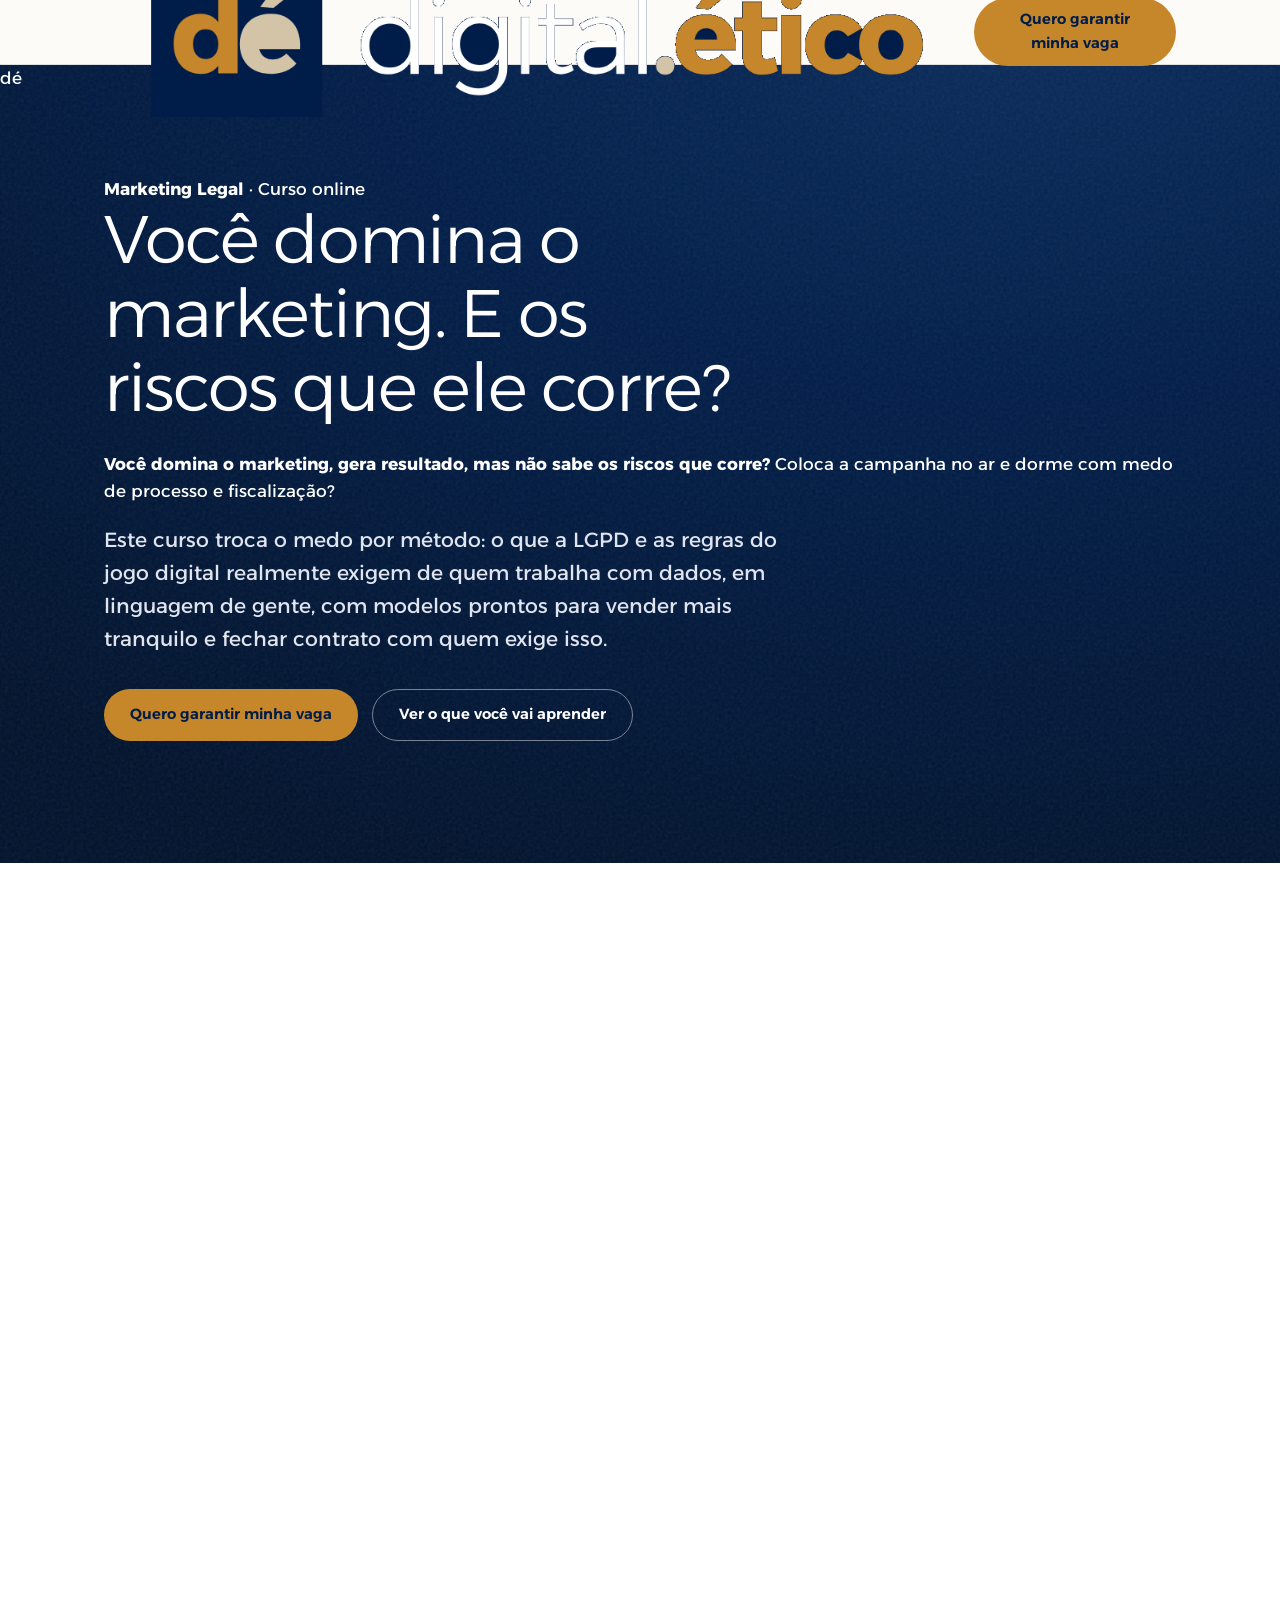
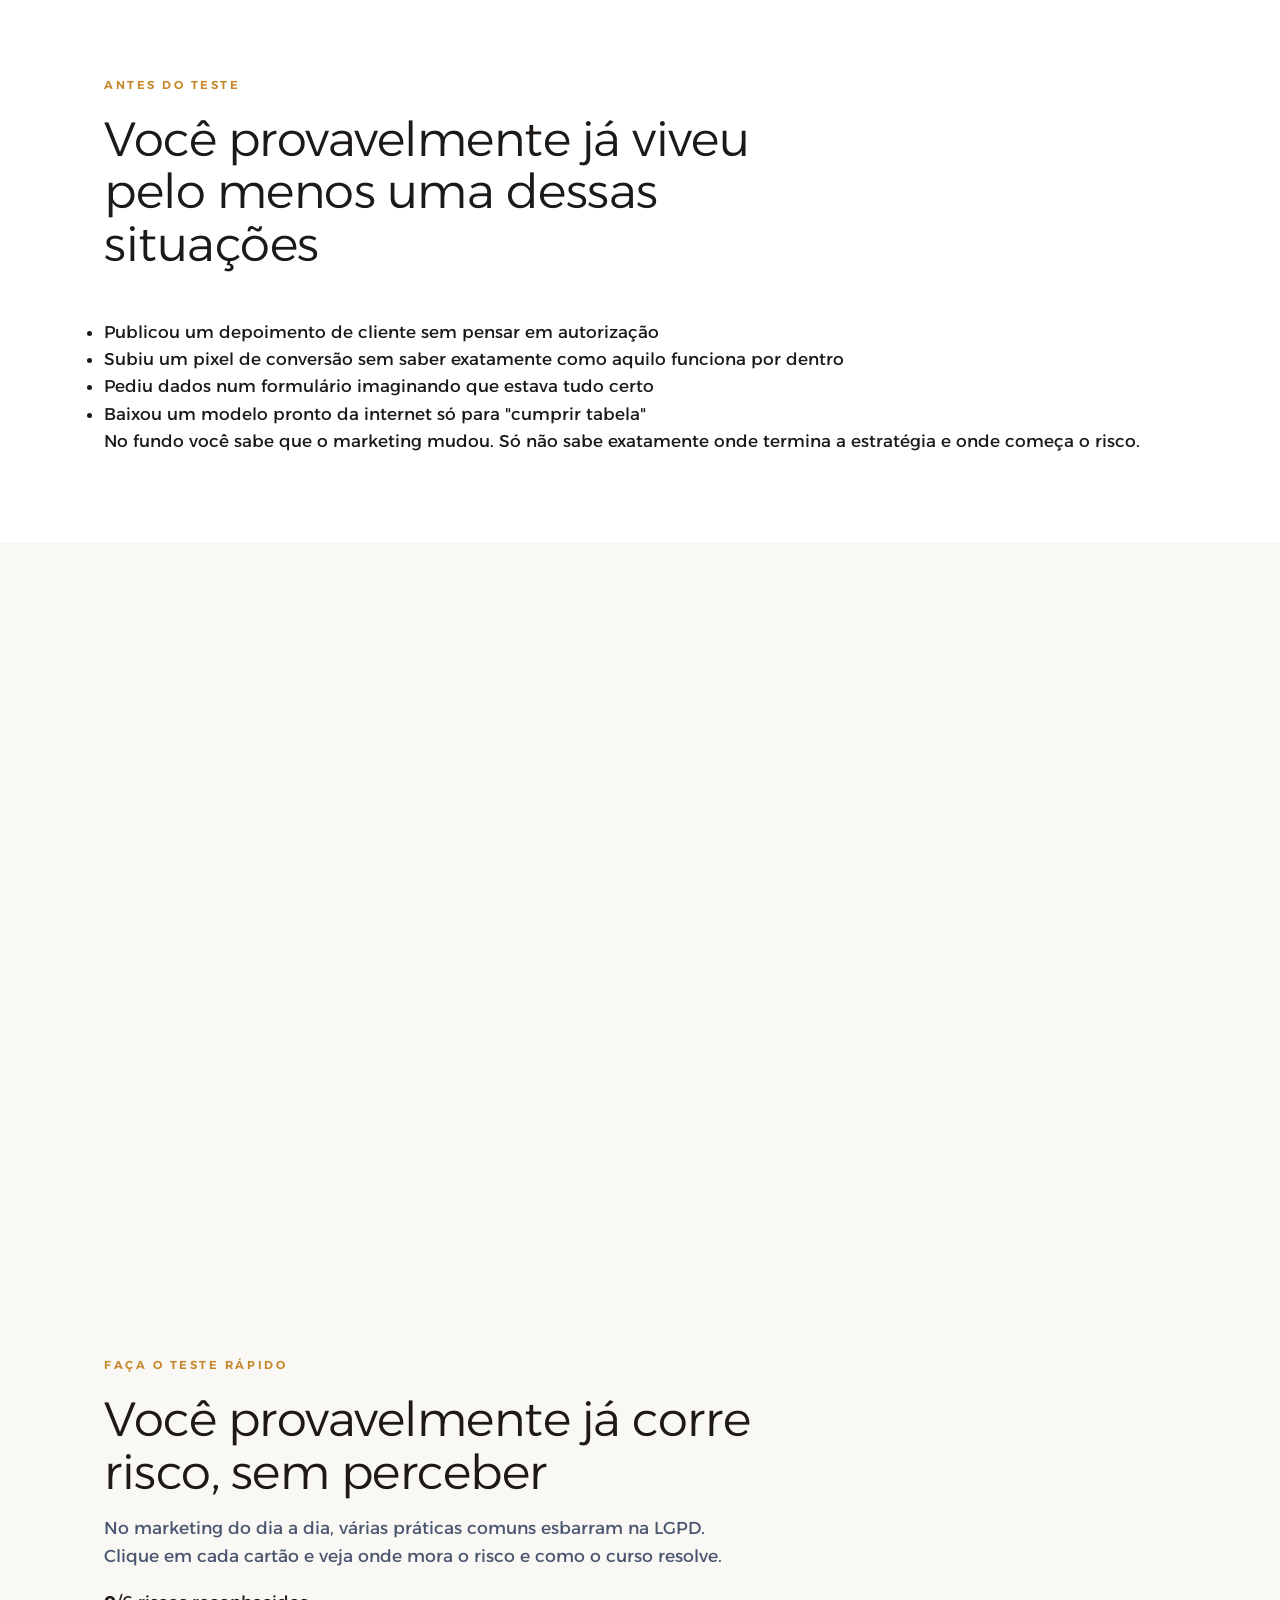
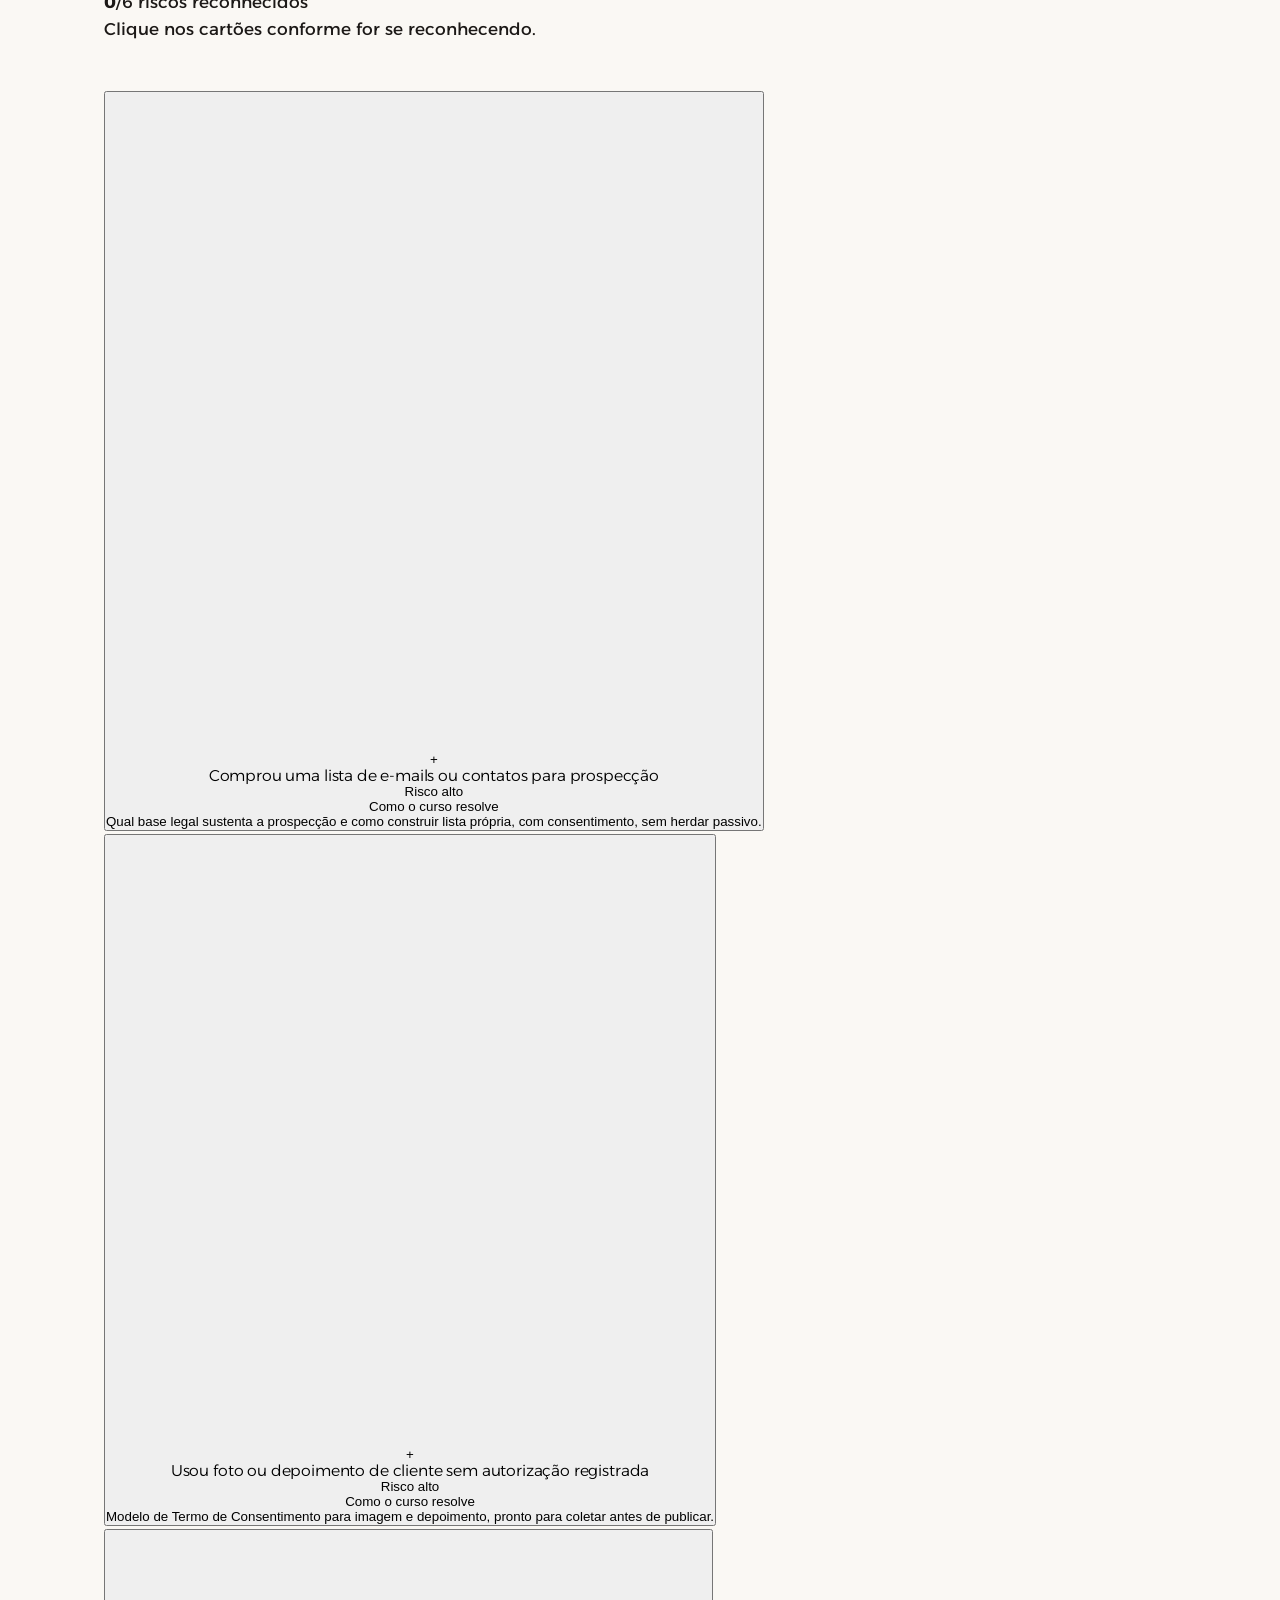
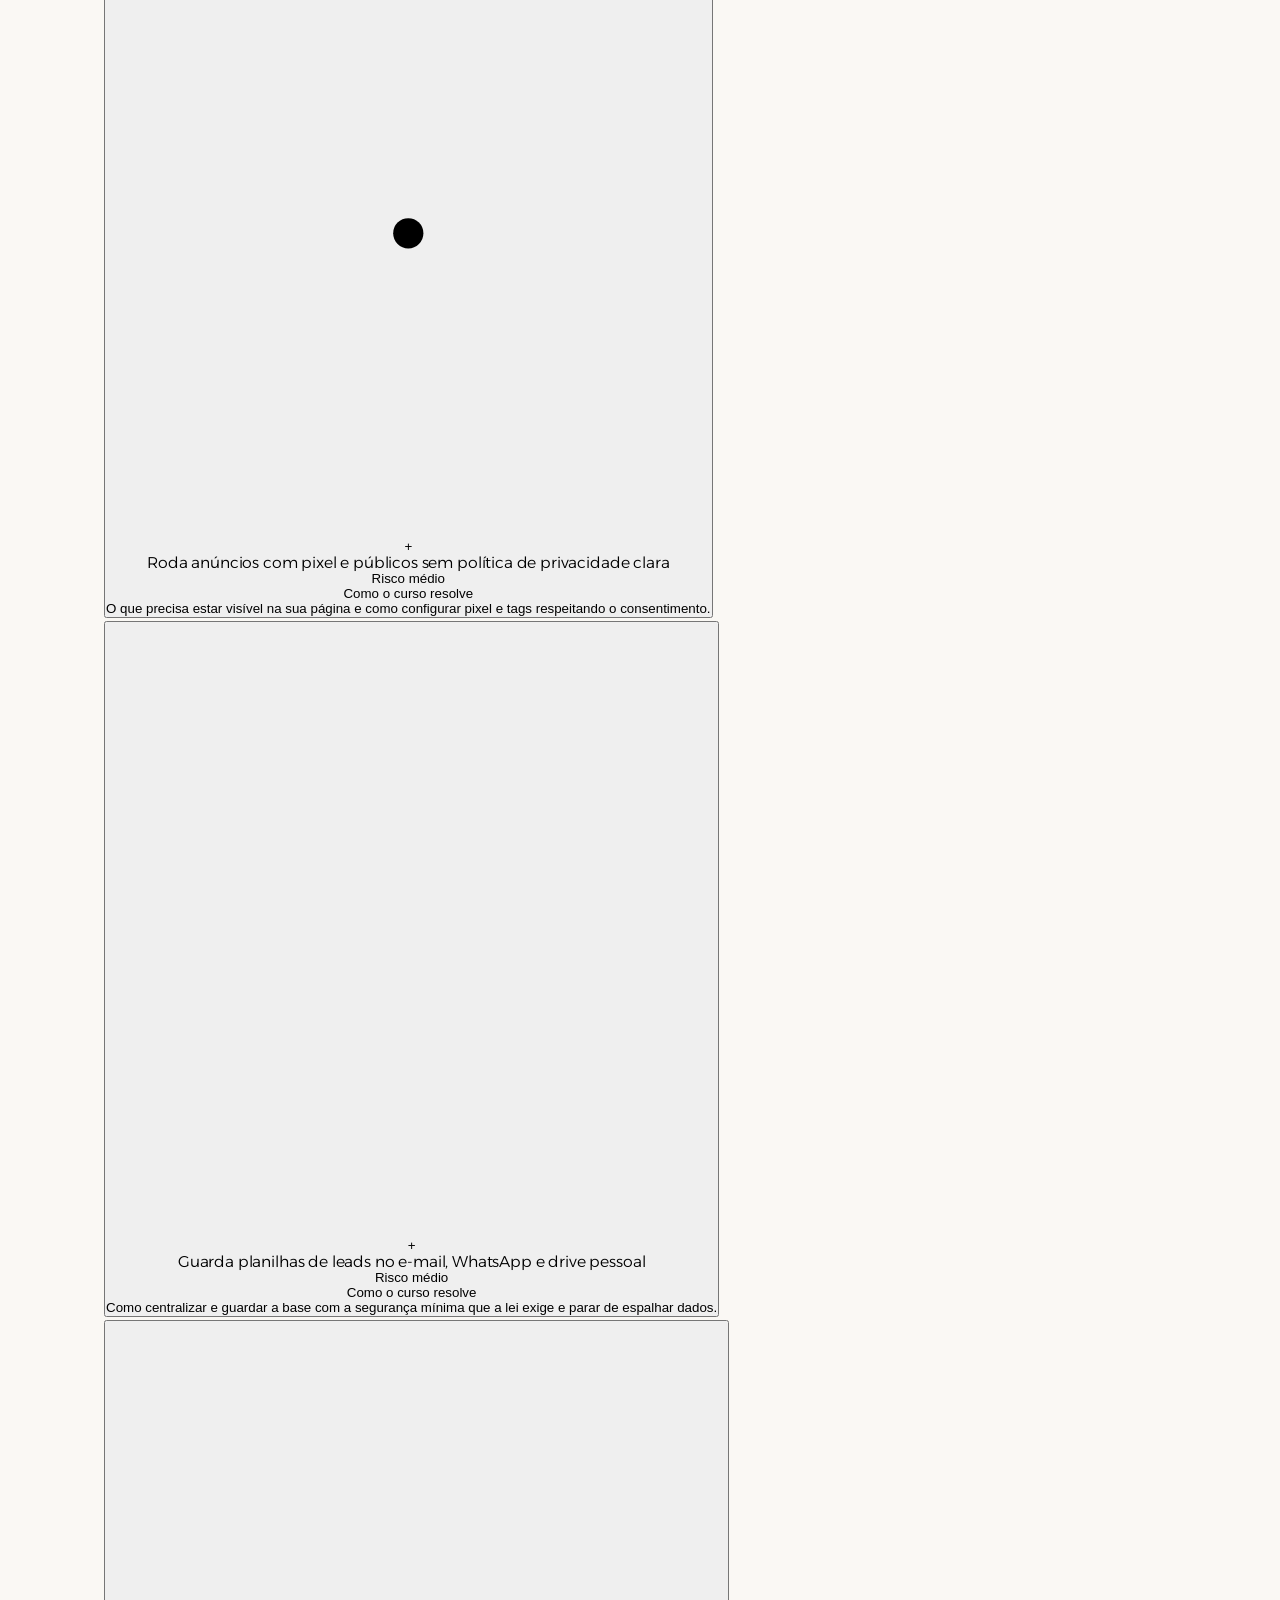
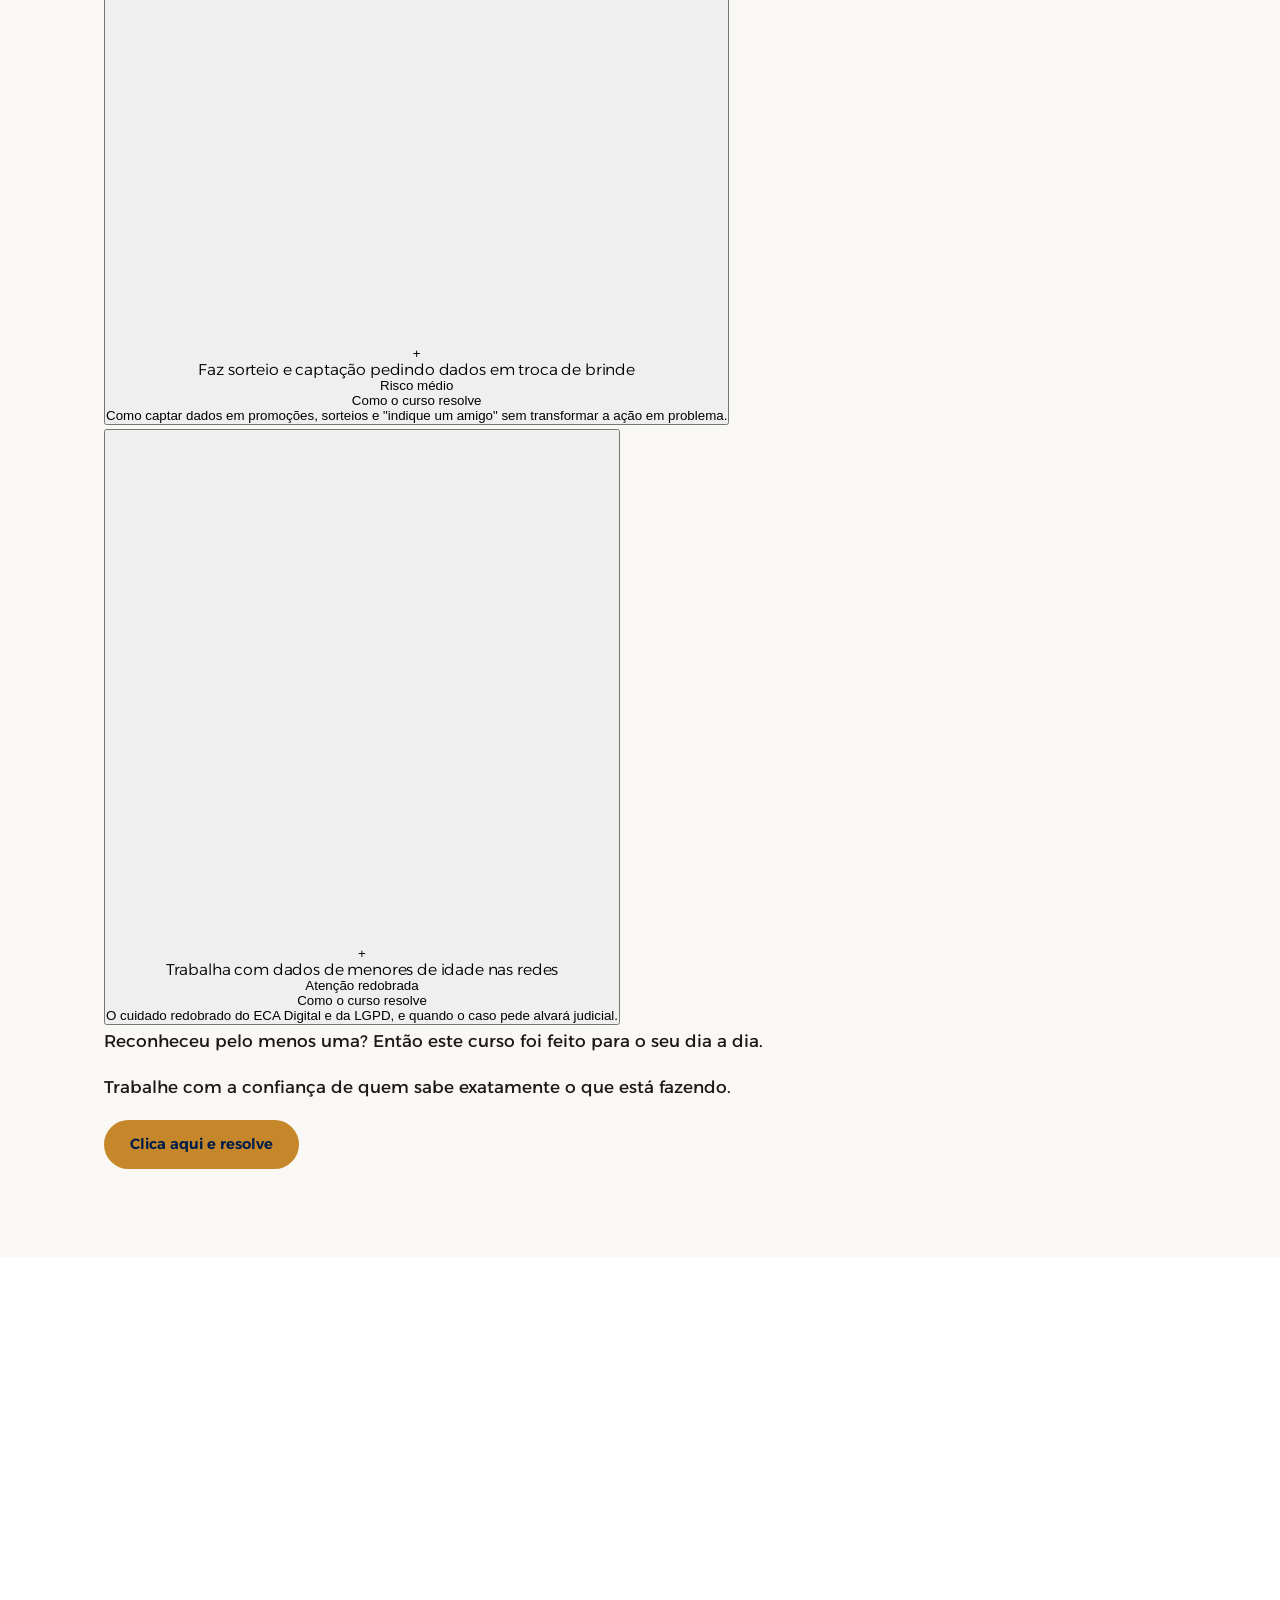
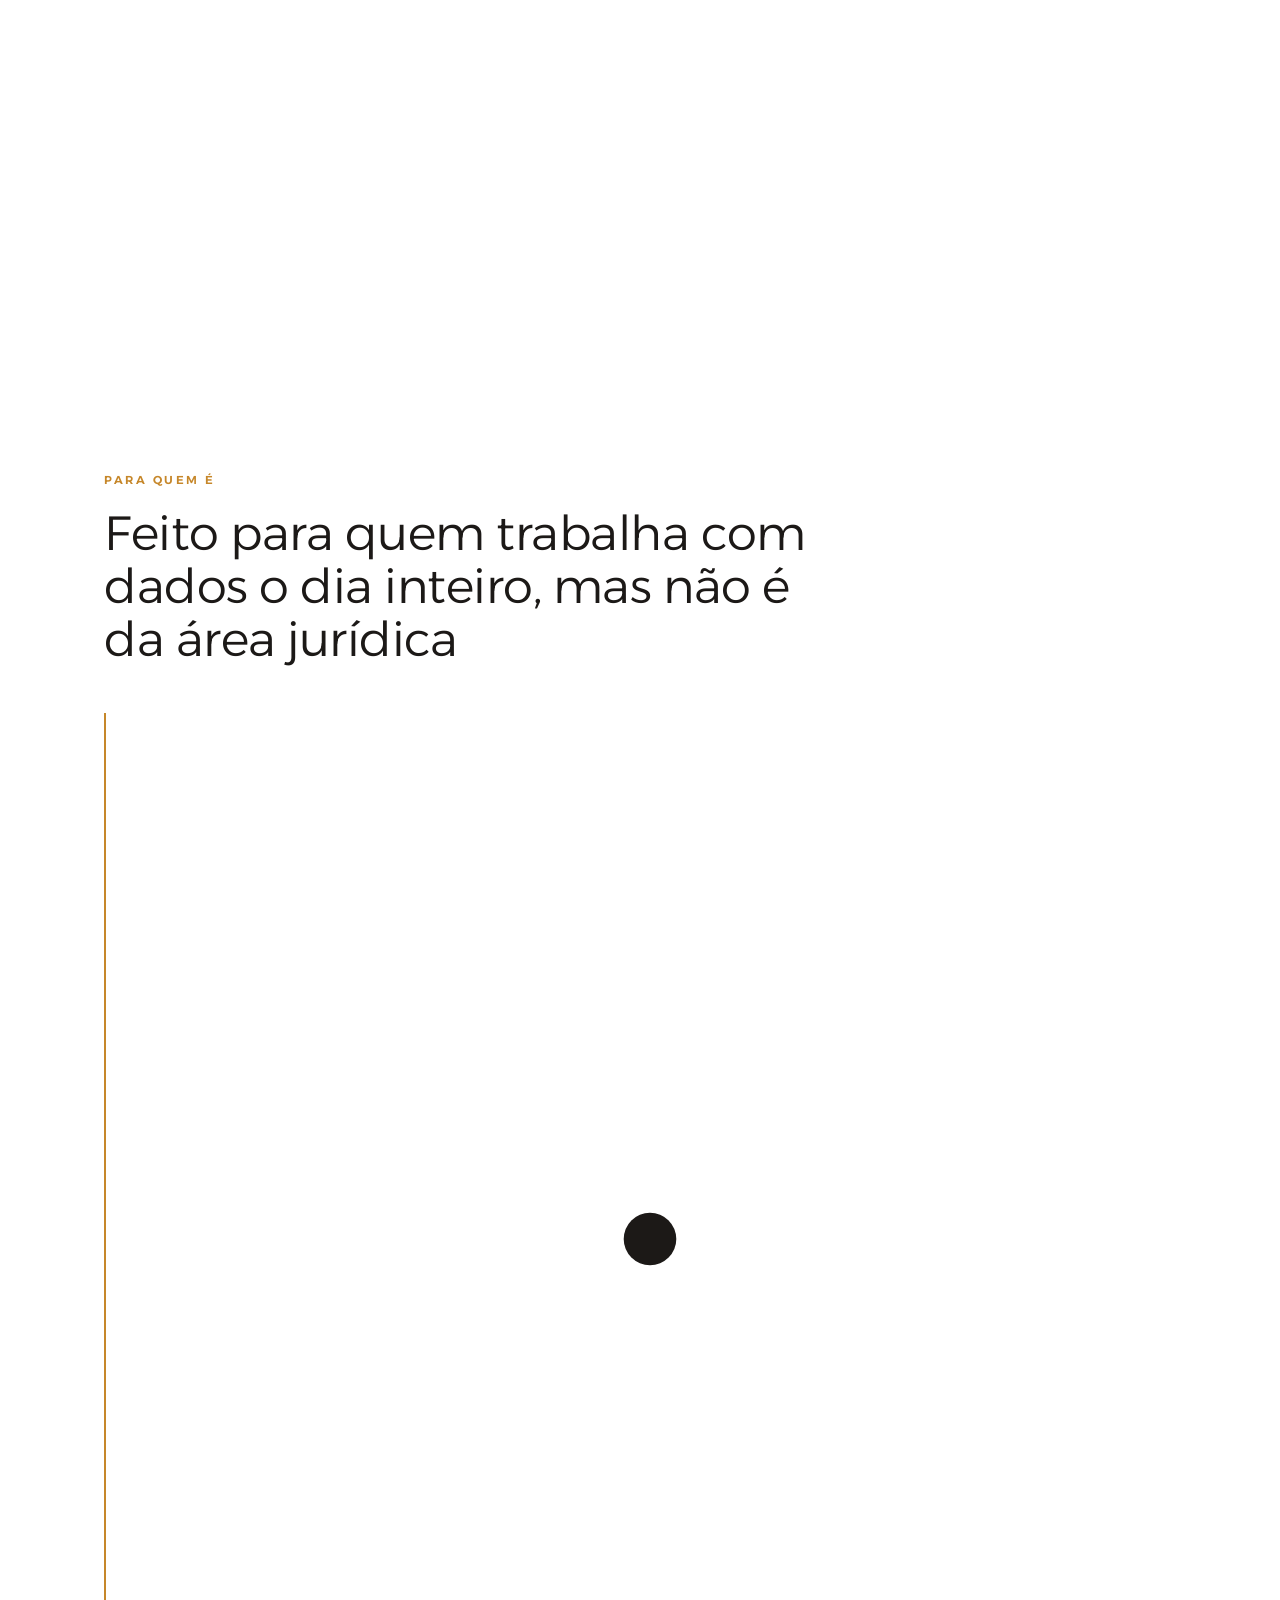
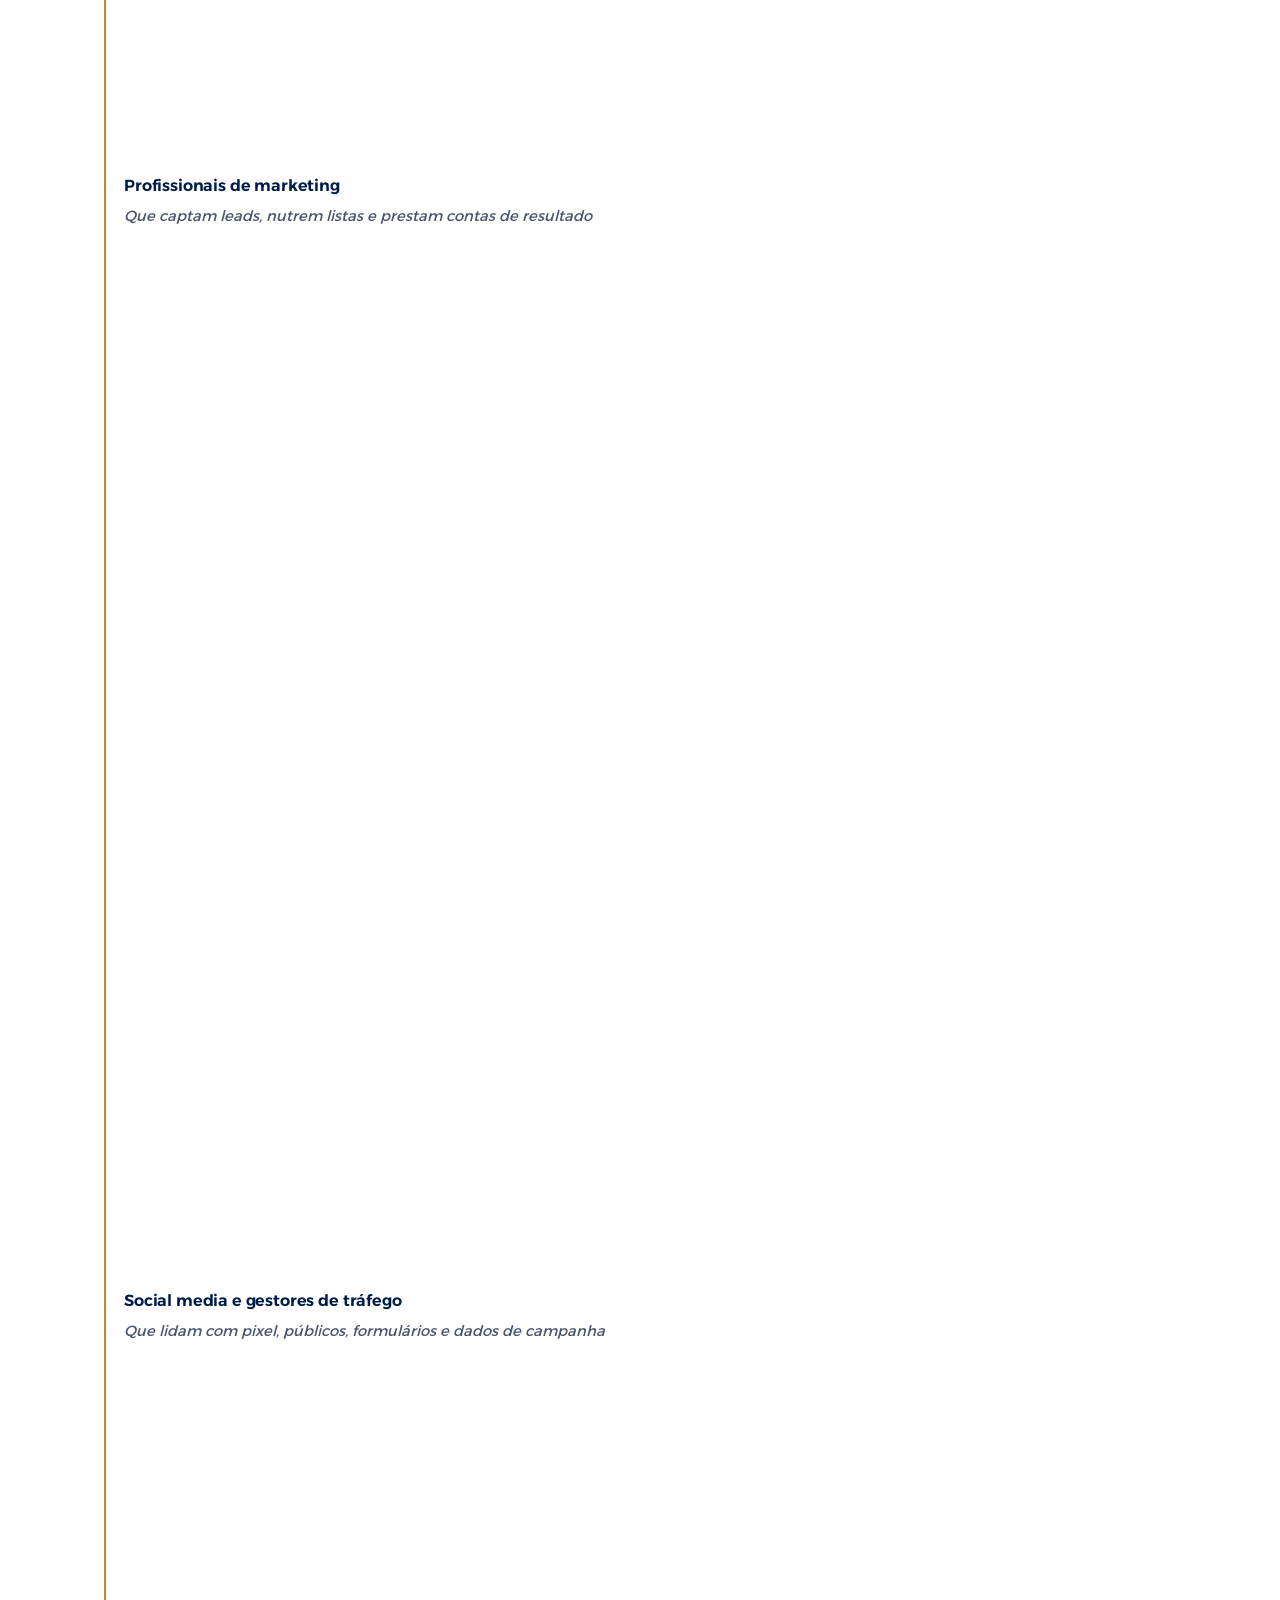
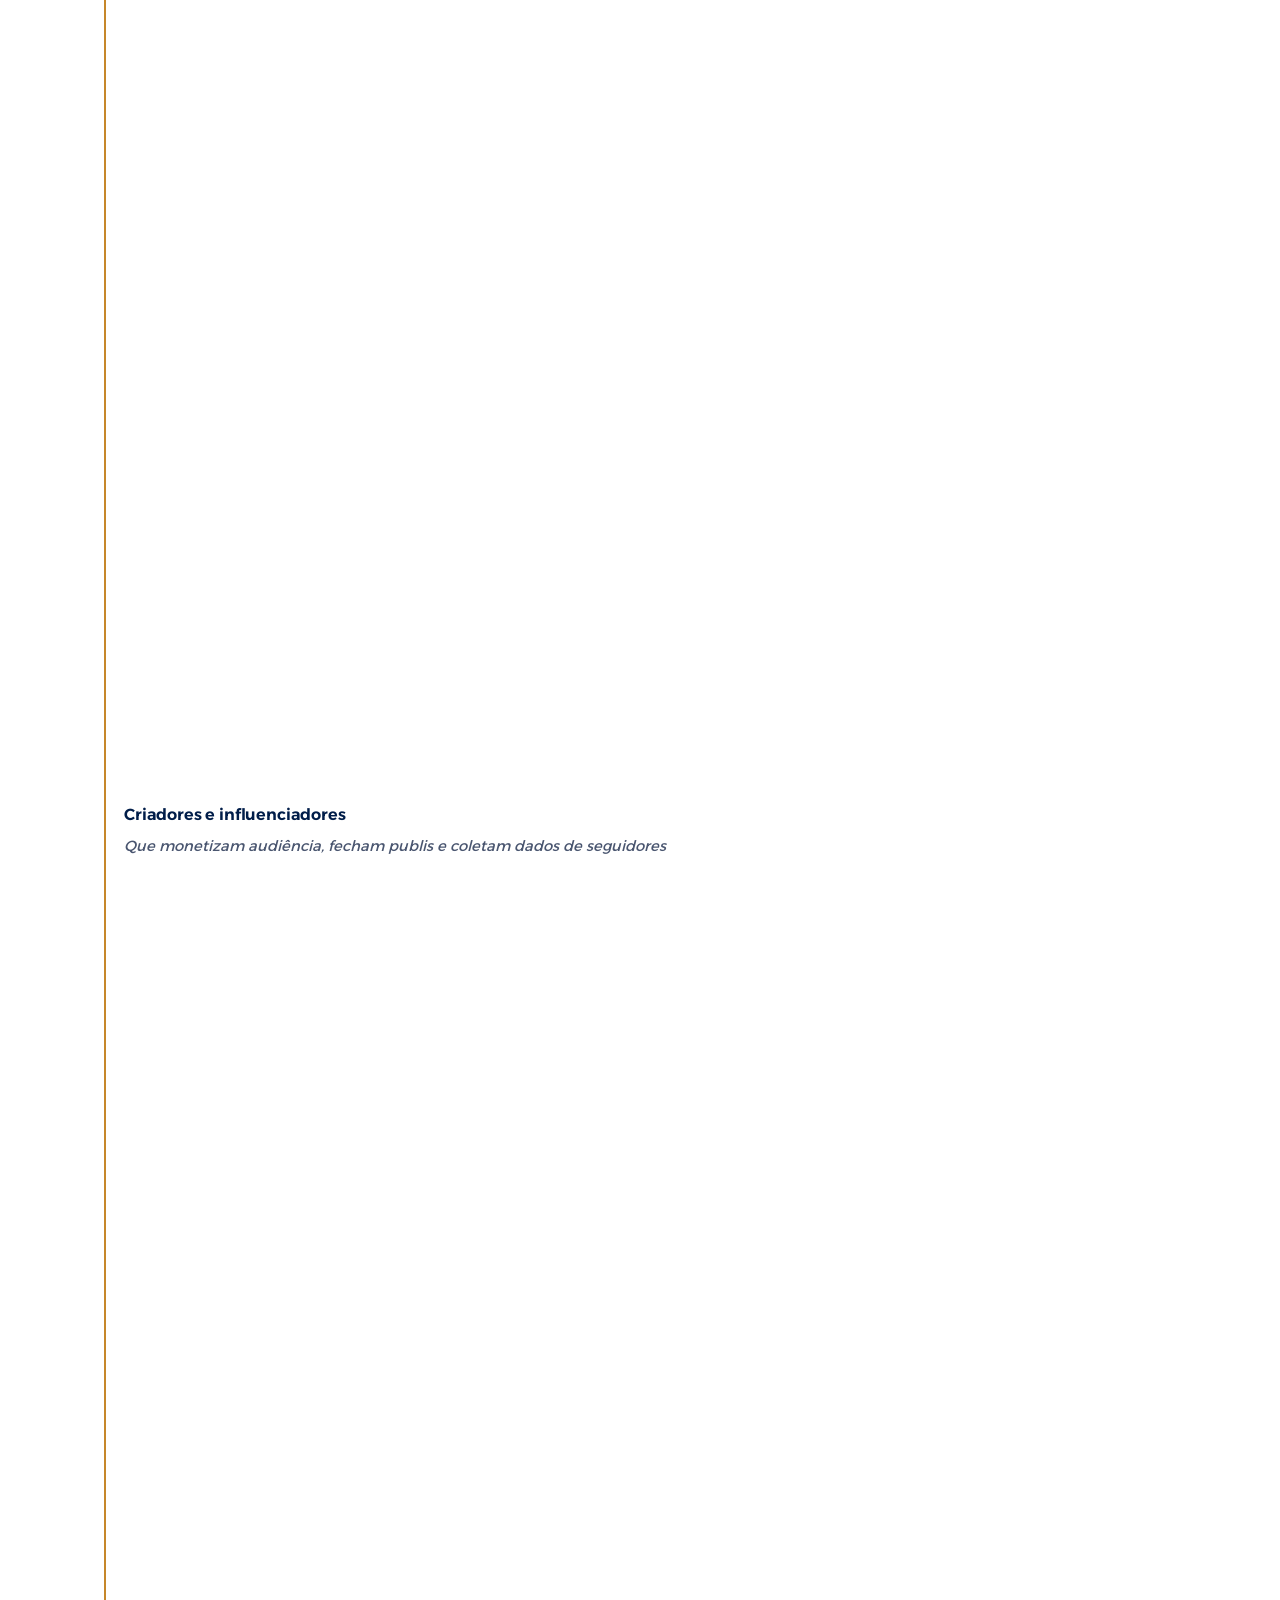
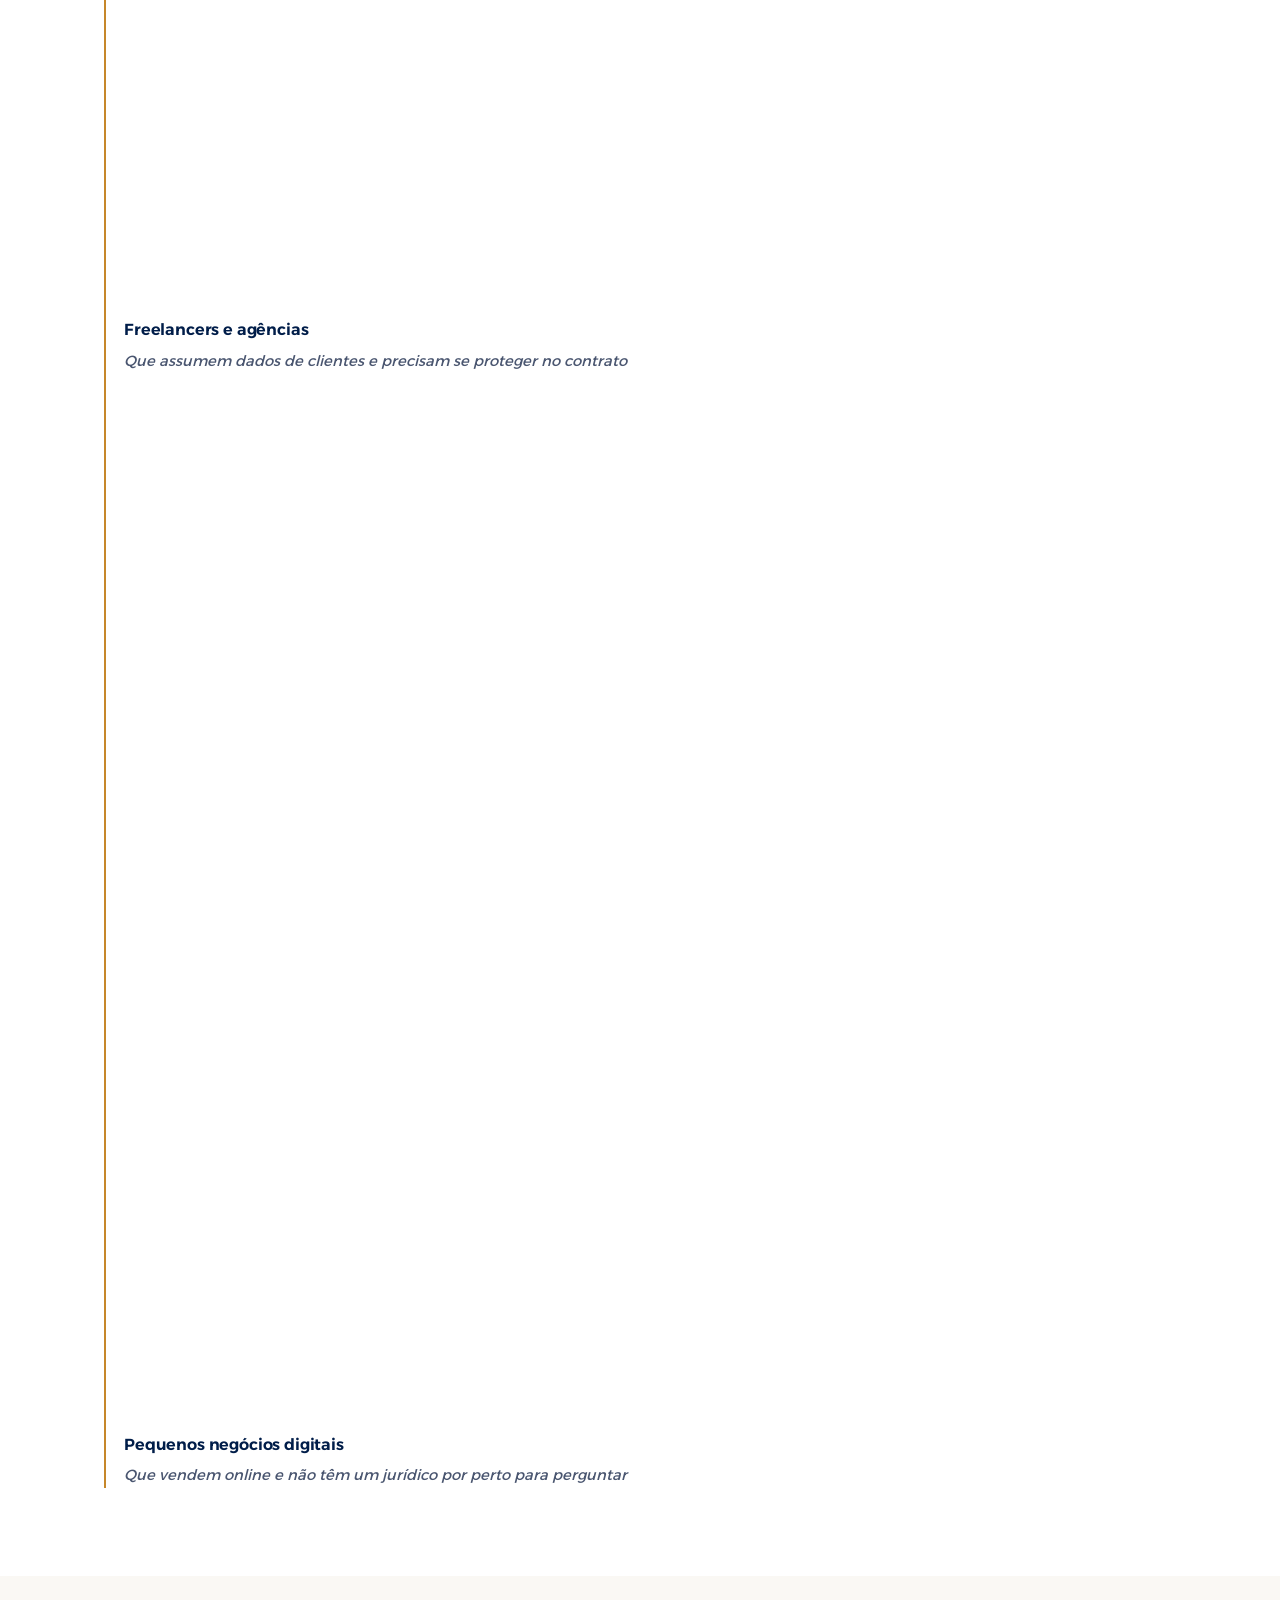
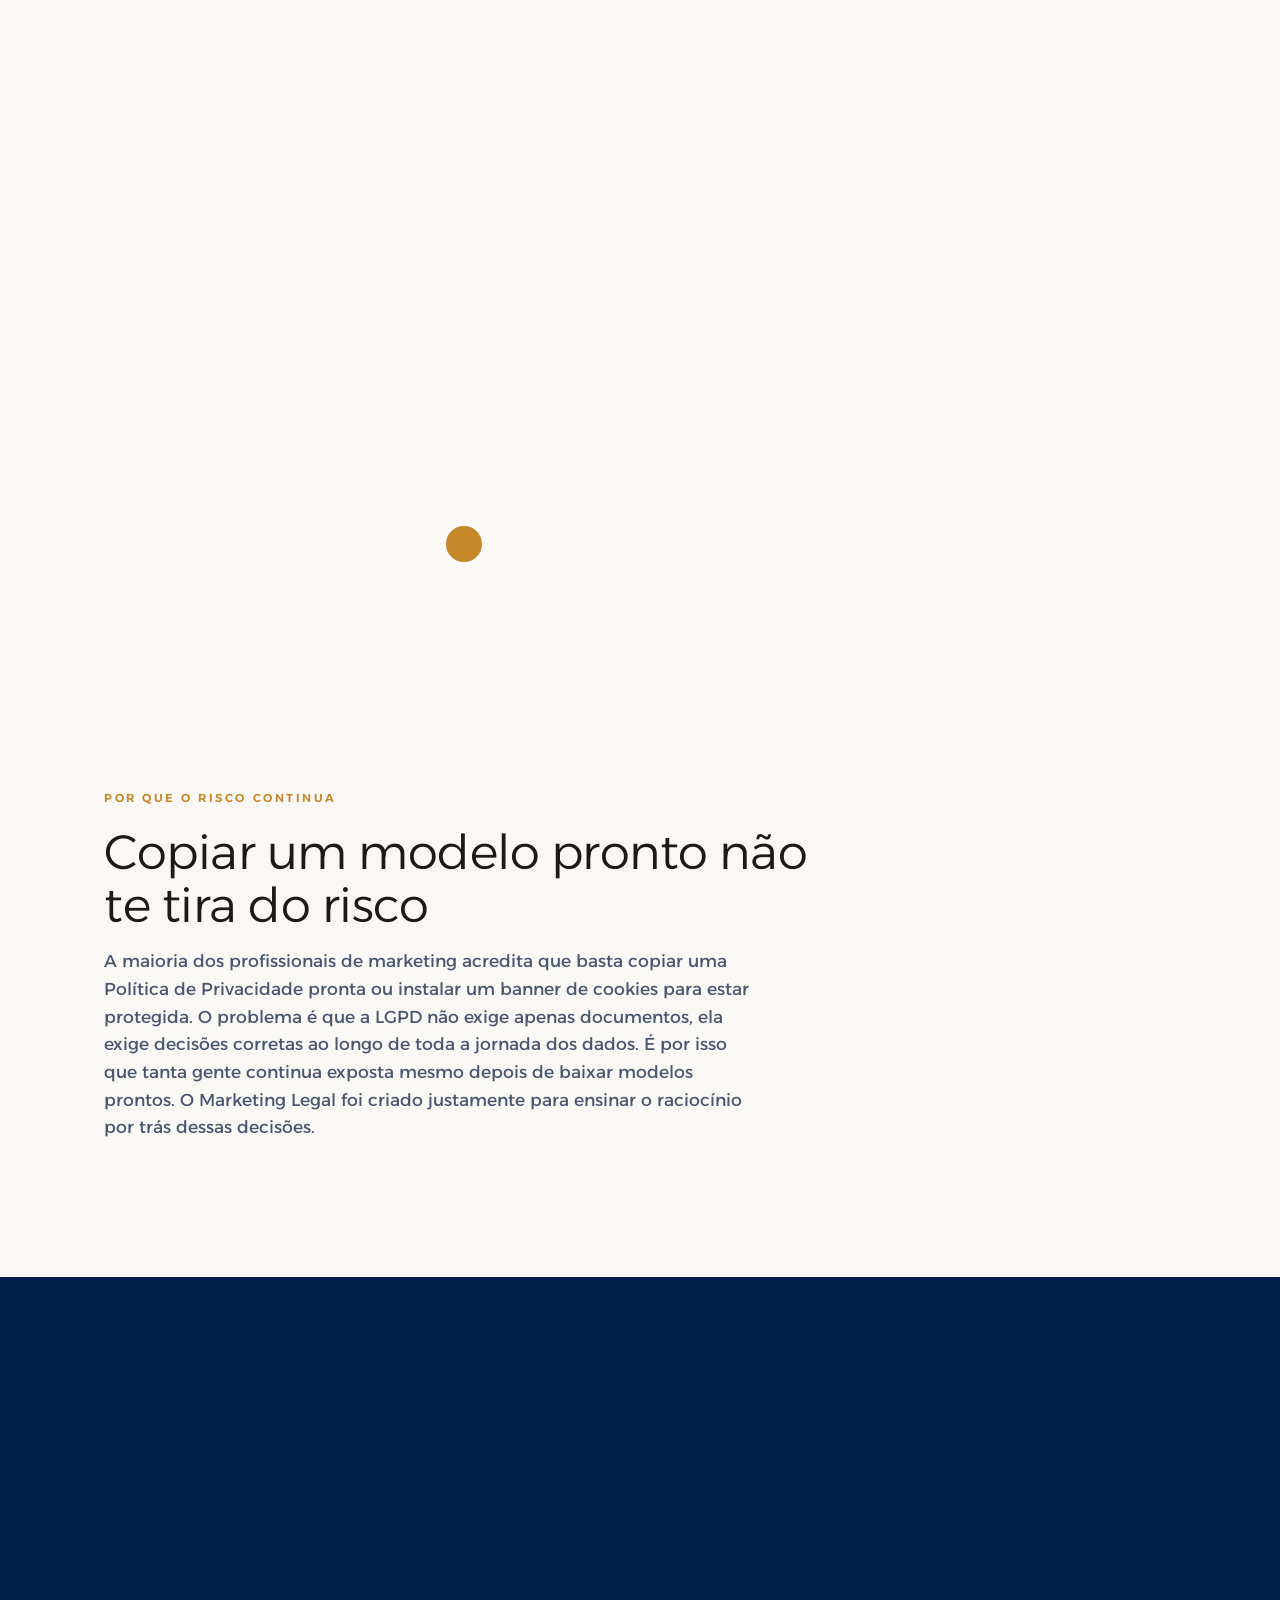
==== commit c1b1ee5a: "LP Preparatório ANPD: template de vídeo, rodapé com documentos e envio da lista de espera via Apps S" ====
--- a/marketing-legal/index.html
+++ b/marketing-legal/index.html
@@ -48,10 +48,10 @@
       <h2>Você provavelmente já viveu pelo menos uma dessas situações</h2>
     </div>
     <ul class="activation-list reveal">
-      <li>Publicou um depoimento de cliente sem pensar em autorização.</li>
-      <li>Subiu um pixel de conversão sem saber exatamente como aquilo funciona por dentro.</li>
-      <li>Pediu dados num formulário imaginando que estava tudo certo.</li>
-      <li>Baixou um modelo pronto da internet só para "cumprir tabela".</li>
+      <li>Publicou um depoimento de cliente sem pensar em autorização</li>
+      <li>Subiu um pixel de conversão sem saber exatamente como aquilo funciona por dentro</li>
+      <li>Pediu dados num formulário imaginando que estava tudo certo</li>
+      <li>Baixou um modelo pronto da internet só para "cumprir tabela"</li>
     </ul>
     <p class="activation-turn reveal">No fundo você sabe que o marketing mudou. Só não sabe exatamente onde termina a estratégia e onde começa o risco.</p>
   </div>
@@ -134,23 +134,23 @@
     <div class="who-grid reveal">
       <div class="who-item">
         <span class="who-icon" aria-hidden="true"><svg viewBox="0 0 24 24" fill="none" stroke-width="1.6" stroke-linecap="round" stroke-linejoin="round"><circle cx="12" cy="12" r="8"/><circle cx="12" cy="12" r="4.2"/><circle cx="12" cy="12" r=".6" fill="currentColor"/></svg></span>
-        <h3>Profissionais de marketing</h3><p>Que captam leads, nutrem listas e prestam contas de resultado.</p>
+        <h3>Profissionais de marketing</h3><p>Que captam leads, nutrem listas e prestam contas de resultado</p>
       </div>
       <div class="who-item">
         <span class="who-icon" aria-hidden="true"><svg viewBox="0 0 24 24" fill="none" stroke-width="1.6" stroke-linecap="round" stroke-linejoin="round"><path d="M3 10v4h3l11 5V5L6 10H3z"/><path d="M17 9a4 4 0 0 1 0 6"/></svg></span>
-        <h3>Social media e gestores de tráfego</h3><p>Que lidam com pixel, públicos, formulários e dados de campanha.</p>
+        <h3>Social media e gestores de tráfego</h3><p>Que lidam com pixel, públicos, formulários e dados de campanha</p>
       </div>
       <div class="who-item">
         <span class="who-icon" aria-hidden="true"><svg viewBox="0 0 24 24" fill="none" stroke-width="1.6" stroke-linecap="round" stroke-linejoin="round"><path d="M12 3l2.6 5.6 6.1.6-4.6 4 1.3 6-5.4-3.1-5.4 3.1 1.3-6-4.6-4 6.1-.6z"/></svg></span>
-        <h3>Criadores e influenciadores</h3><p>Que monetizam audiência, fecham publis e coletam dados de seguidores.</p>
+        <h3>Criadores e influenciadores</h3><p>Que monetizam audiência, fecham publis e coletam dados de seguidores</p>
       </div>
       <div class="who-item">
         <span class="who-icon" aria-hidden="true"><svg viewBox="0 0 24 24" fill="none" stroke-width="1.6" stroke-linecap="round" stroke-linejoin="round"><rect x="3" y="8" width="18" height="12" rx="2"/><path d="M8 8V6a2 2 0 0 1 2-2h4a2 2 0 0 1 2 2v2"/><path d="M3 13h18"/></svg></span>
-        <h3>Freelancers e agências</h3><p>Que assumem dados de clientes e precisam se proteger no contrato.</p>
+        <h3>Freelancers e agências</h3><p>Que assumem dados de clientes e precisam se proteger no contrato</p>
       </div>
       <div class="who-item">
         <span class="who-icon" aria-hidden="true"><svg viewBox="0 0 24 24" fill="none" stroke-width="1.6" stroke-linecap="round" stroke-linejoin="round"><path d="M4 9l1-5h14l1 5"/><path d="M4 9a2 2 0 0 0 4 0 2 2 0 0 0 4 0 2 2 0 0 0 4 0 2 2 0 0 0 4 0"/><path d="M5 9v10h14V9"/></svg></span>
-        <h3>Pequenos negócios digitais</h3><p>Que vendem online e não têm um jurídico por perto para perguntar.</p>
+        <h3>Pequenos negócios digitais</h3><p>Que vendem online e não têm um jurídico por perto para perguntar</p>
       </div>
     </div>
   </div>
@@ -180,34 +180,34 @@
       <div class="pillar">
         <div class="pillar-num">01</div>
         <h3>Entender</h3>
-        <p>Identificar onde exatamente existe risco na sua rotina de marketing.</p>
+        <p>Identificar onde exatamente existe risco na sua rotina de marketing</p>
       </div>
       <div class="pillar-arrow" aria-hidden="true">→</div>
       <div class="pillar">
         <div class="pillar-num">02</div>
         <h3>Adequar</h3>
-        <p>Aplicar a LGPD na prática, dentro do que você já faz todo dia.</p>
+        <p>Aplicar a LGPD na prática, dentro do que você já faz todo dia</p>
       </div>
       <div class="pillar-arrow" aria-hidden="true">→</div>
       <div class="pillar">
         <div class="pillar-num">03</div>
         <h3>Documentar</h3>
-        <p>Provar que você fez certo, com os modelos e checklists do curso.</p>
+        <p>Provar que você fez certo, com os modelos e checklists do curso</p>
       </div>
     </div>
     <p class="lead pillars-lead reveal">Onze aulas práticas que pegam o que você já faz no marketing e mostram como fazer dentro da lei, passo a passo, sem decoreba de artigos.</p>
     <div class="syl-grid reveal">
-      <div class="syl-item"><div class="syl-num">01</div><h3>Construindo um CRM dentro da lei</h3><p>Coletar, organizar e guardar a base de contatos com base legal definida, sem criar passivo a cada novo lead.</p></div>
-      <div class="syl-item"><div class="syl-num">02</div><h3>Analisando a jornada do usuário</h3><p>Mapear da captação ao descarte: onde o dado entra, por onde passa e o que precisa estar transparente em cada etapa.</p></div>
-      <div class="syl-item"><div class="syl-num">03</div><h3>Como usar dados</h3><p>Segmentar, personalizar e reaproveitar dados de campanha sabendo o que a lei permite e onde está o limite.</p></div>
-      <div class="syl-item"><div class="syl-num">04</div><h3>Como gerir redes sociais</h3><p>Conteúdo, DMs, comentários e dados de seguidores: o que muda na operação diária de quem cuida das redes.</p></div>
-      <div class="syl-item"><div class="syl-num">05</div><h3>Distribuindo brindes e sorteando prêmios</h3><p>Sorteios, "indique um amigo" e captação por brinde sem transformar a promoção em problema.</p></div>
-      <div class="syl-item"><div class="syl-num">06</div><h3>Utilização de imagens e depoimentos</h3><p>Como usar rosto, voz e história de clientes com autorização válida e os modelos prontos para isso.</p></div>
-      <div class="syl-item"><div class="syl-num">07</div><h3>Cookies e tags</h3><p>Banner de consentimento, pixel e tags: o que instalar, quando pedir permissão e como não travar a mensuração.</p></div>
-      <div class="syl-item"><div class="syl-num">08</div><h3>Política de Privacidade: por que ela não se "aceita"</h3><p>Por que ela informa em vez de pedir concordância, e o que colocar no lugar do "aceitar a política".</p></div>
-      <div class="syl-item"><div class="syl-num">09</div><h3>Termos de Uso: quando são obrigatórios</h3><p>Quando os Termos têm natureza de contrato, o que precisam cobrir e por que o aceite existe só aqui.</p></div>
-      <div class="syl-item"><div class="syl-num">10</div><h3>Quando usar o checkbox de consentimento</h3><p>Onde o "aceito" é realmente exigido, onde ele atrapalha e como não pedir consentimento à toa.</p></div>
-      <div class="syl-item"><div class="syl-num">11</div><h3>Quando o marketing envolve crianças e adolescentes</h3><p>O cuidado redobrado do ECA Digital e da LGPD para conteúdo, captação e publicidade voltados a menores.</p></div>
+      <div class="syl-item"><div class="syl-num">01</div><h3>Construindo um CRM dentro da lei</h3><p>Coletar, organizar e guardar a base de contatos com base legal definida, sem criar passivo a cada novo lead</p></div>
+      <div class="syl-item"><div class="syl-num">02</div><h3>Analisando a jornada do usuário</h3><p>Mapear da captação ao descarte: onde o dado entra, por onde passa e o que precisa estar transparente em cada etapa</p></div>
+      <div class="syl-item"><div class="syl-num">03</div><h3>Como usar dados</h3><p>Segmentar, personalizar e reaproveitar dados de campanha sabendo o que a lei permite e onde está o limite</p></div>
+      <div class="syl-item"><div class="syl-num">04</div><h3>Como gerir redes sociais</h3><p>Conteúdo, DMs, comentários e dados de seguidores: o que muda na operação diária de quem cuida das redes</p></div>
+      <div class="syl-item"><div class="syl-num">05</div><h3>Distribuindo brindes e sorteando prêmios</h3><p>Sorteios, "indique um amigo" e captação por brinde sem transformar a promoção em problema</p></div>
+      <div class="syl-item"><div class="syl-num">06</div><h3>Utilização de imagens e depoimentos</h3><p>Como usar rosto, voz e história de clientes com autorização válida e os modelos prontos para isso</p></div>
+      <div class="syl-item"><div class="syl-num">07</div><h3>Cookies e tags</h3><p>Banner de consentimento, pixel e tags: o que instalar, quando pedir permissão e como não travar a mensuração</p></div>
+      <div class="syl-item"><div class="syl-num">08</div><h3>Política de Privacidade: por que ela não se "aceita"</h3><p>Por que ela informa em vez de pedir concordância, e o que colocar no lugar do "aceitar a política"</p></div>
+      <div class="syl-item"><div class="syl-num">09</div><h3>Termos de Uso: quando são obrigatórios</h3><p>Quando os Termos têm natureza de contrato, o que precisam cobrir e por que o aceite existe só aqui</p></div>
+      <div class="syl-item"><div class="syl-num">10</div><h3>Quando usar o checkbox de consentimento</h3><p>Onde o "aceito" é realmente exigido, onde ele atrapalha e como não pedir consentimento à toa</p></div>
+      <div class="syl-item"><div class="syl-num">11</div><h3>Quando o marketing envolve crianças e adolescentes</h3><p>O cuidado redobrado do ECA Digital e da LGPD para conteúdo, captação e publicidade voltados a menores</p></div>
     </div>
     <div class="compare reveal">
       <div class="compare-head"><span>Política de Privacidade</span><span class="neq">≠</span><span>Termos de Uso</span></div>
@@ -244,25 +244,25 @@
         <span class="dcard-icon" aria-hidden="true"><svg viewBox="0 0 24 24" fill="none" stroke-width="1.6" stroke-linecap="round" stroke-linejoin="round"><path d="M12 3v18"/><path d="M5 7h6M13 7h6"/><path d="M5 7l-3 6a3 3 0 0 0 6 0z"/><path d="M19 7l-3 6a3 3 0 0 0 6 0z"/></svg></span>
         <div class="kind">Bônus</div>
         <h3>Quando é caso de Alvará Judicial para marketing com criança e adolescente</h3>
-        <p>O guia para reconhecer a hora de parar e buscar autorização, antes de publicar.</p>
+        <p>O guia para reconhecer a hora de parar e buscar autorização, antes de publicar</p>
       </div>
       <div class="dcard">
         <span class="dcard-icon" aria-hidden="true"><svg viewBox="0 0 24 24" fill="none" stroke-width="1.6" stroke-linecap="round" stroke-linejoin="round"><path d="M7 3h7l5 5v13H7z"/><path d="M14 3v5h5"/><path d="M9.5 14l2 2 4-4"/></svg></span>
         <div class="kind">Modelo</div>
         <h3>Termo de Consentimento</h3>
-        <p>Modelo editável para coleta de dados, uso de imagem e depoimento.</p>
+        <p>Modelo editável para coleta de dados, uso de imagem e depoimento</p>
       </div>
       <div class="dcard">
         <span class="dcard-icon" aria-hidden="true"><svg viewBox="0 0 24 24" fill="none" stroke-width="1.6" stroke-linecap="round" stroke-linejoin="round"><rect x="4" y="3" width="16" height="18" rx="2"/><path d="M8 8h8M8 12h8M8 16h5"/></svg></span>
         <div class="kind">Checklist</div>
         <h3>Termos de Uso</h3>
-        <p>Roteiro para revisar se os seus Termos cobrem o que precisam cobrir.</p>
+        <p>Roteiro para revisar se os seus Termos cobrem o que precisam cobrir</p>
       </div>
       <div class="dcard">
         <span class="dcard-icon" aria-hidden="true"><svg viewBox="0 0 24 24" fill="none" stroke-width="1.6" stroke-linecap="round" stroke-linejoin="round"><path d="M12 3l7 3v6c0 5-3 8-7 9-4-1-7-4-7-9V6z"/><rect x="9.5" y="11" width="5" height="4" rx="1"/><path d="M10.5 11V9.5a1.5 1.5 0 0 1 3 0V11"/></svg></span>
         <div class="kind">Checklist</div>
         <h3>Política de Privacidade</h3>
-        <p>Itens essenciais para informar com transparência e ficar em conformidade.</p>
+        <p>Itens essenciais para informar com transparência e ficar em conformidade</p>
       </div>
     </div>
 
@@ -409,7 +409,7 @@
 <footer>
   <div class="wrap">
     <div class="flogo"><img src="img/logo-horizontal-navy.png" alt="digital.ético"></div>
-    <div class="tagline">Tecnologia e lei, lado a lado. Pelas pessoas, pelos negócios.</div>
+    <div class="tagline">Tecnologia e Lei, Lado a Lado. Pelas pessoas, pelos negócios.</div>
     <div class="founder">Simone Bastos, digital.ético.</div>
     <p class="disc">Página de vendas modelo (mockup) do curso Marketing Legal, da digital.ético. Os depoimentos exibidos são exemplos de preenchimento e devem ser substituídos por depoimentos reais e autorizados antes de publicar. Preço, carga horária e número de aulas são sugestões e podem ser ajustados. Nenhum preço de referência ("de/por") fictício é utilizado nesta página, em conformidade com o CDC. O curso tem caráter educativo e não substitui consultoria jurídica para casos concretos.</p>
     <p class="foot-credit">feito pela <a href="https://www.patuahub.com.br" target="_blank" rel="noopener">Patuá Hub</a></p>
